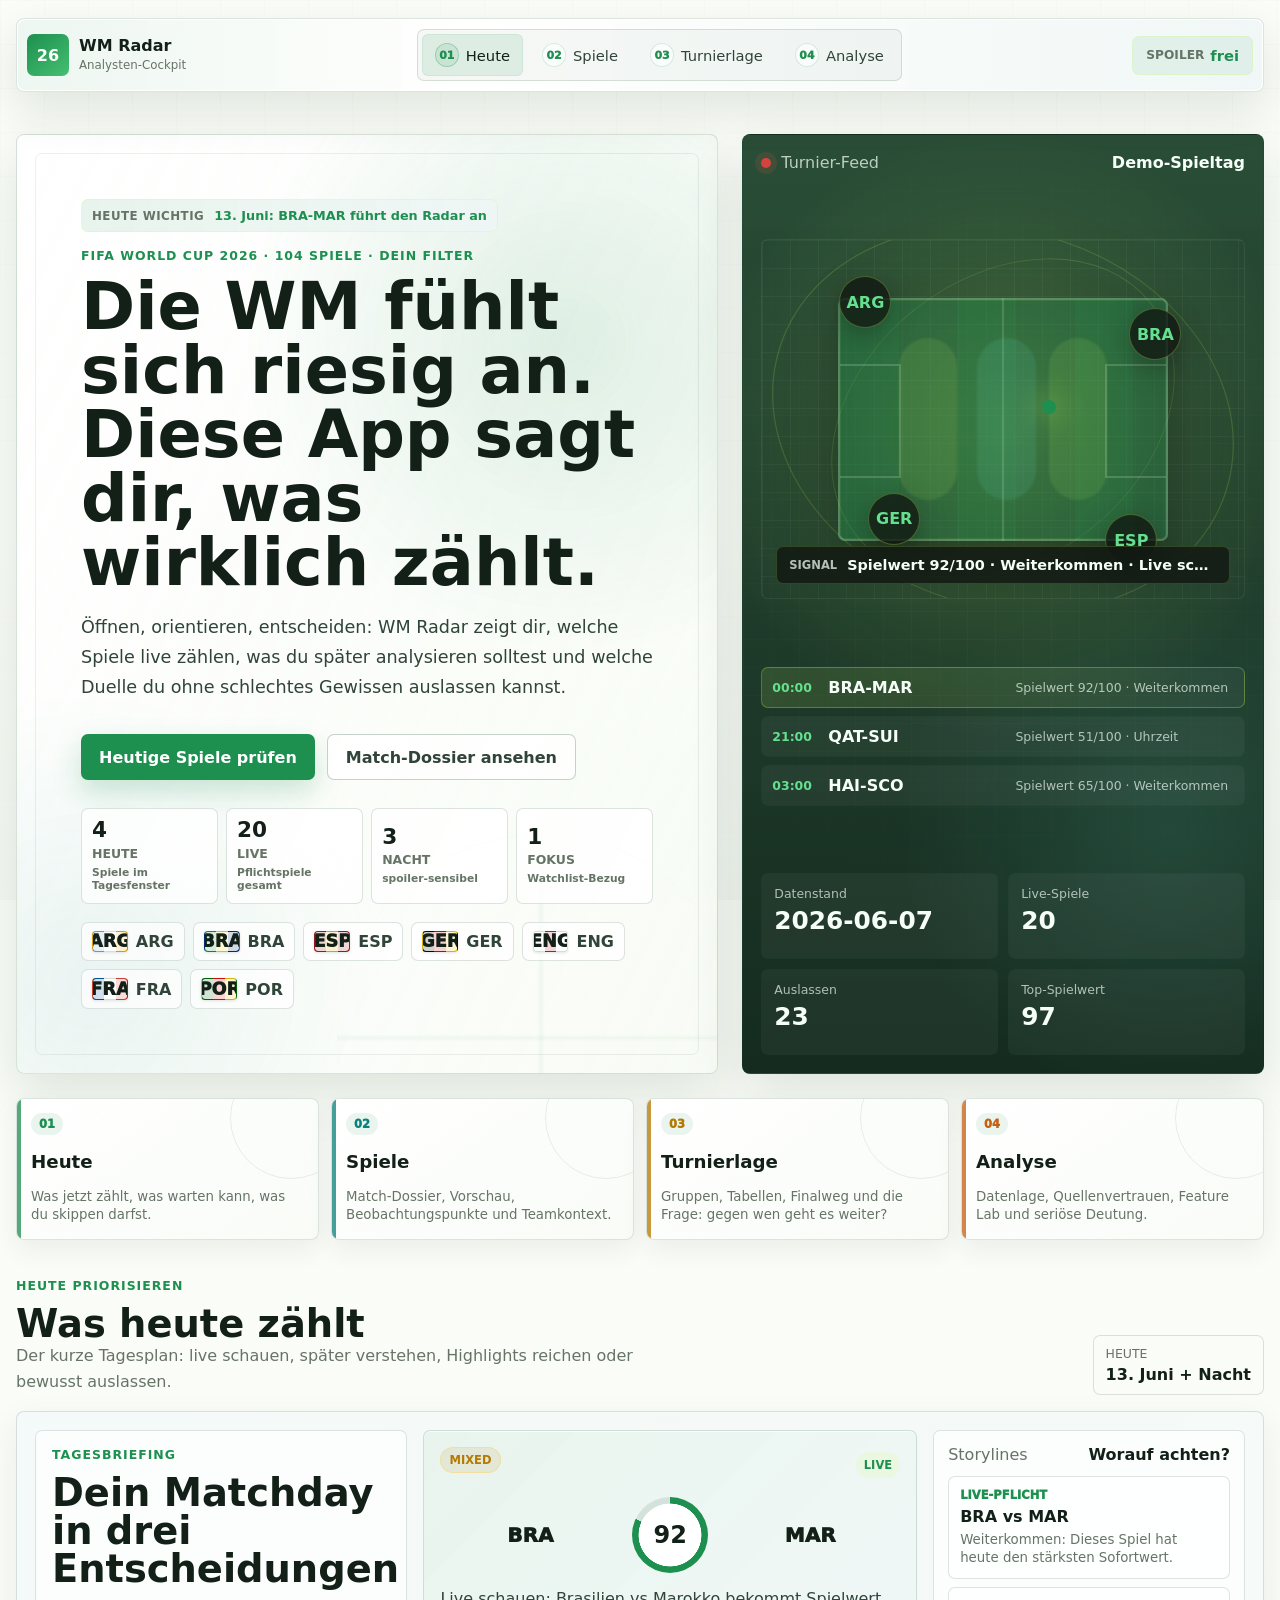
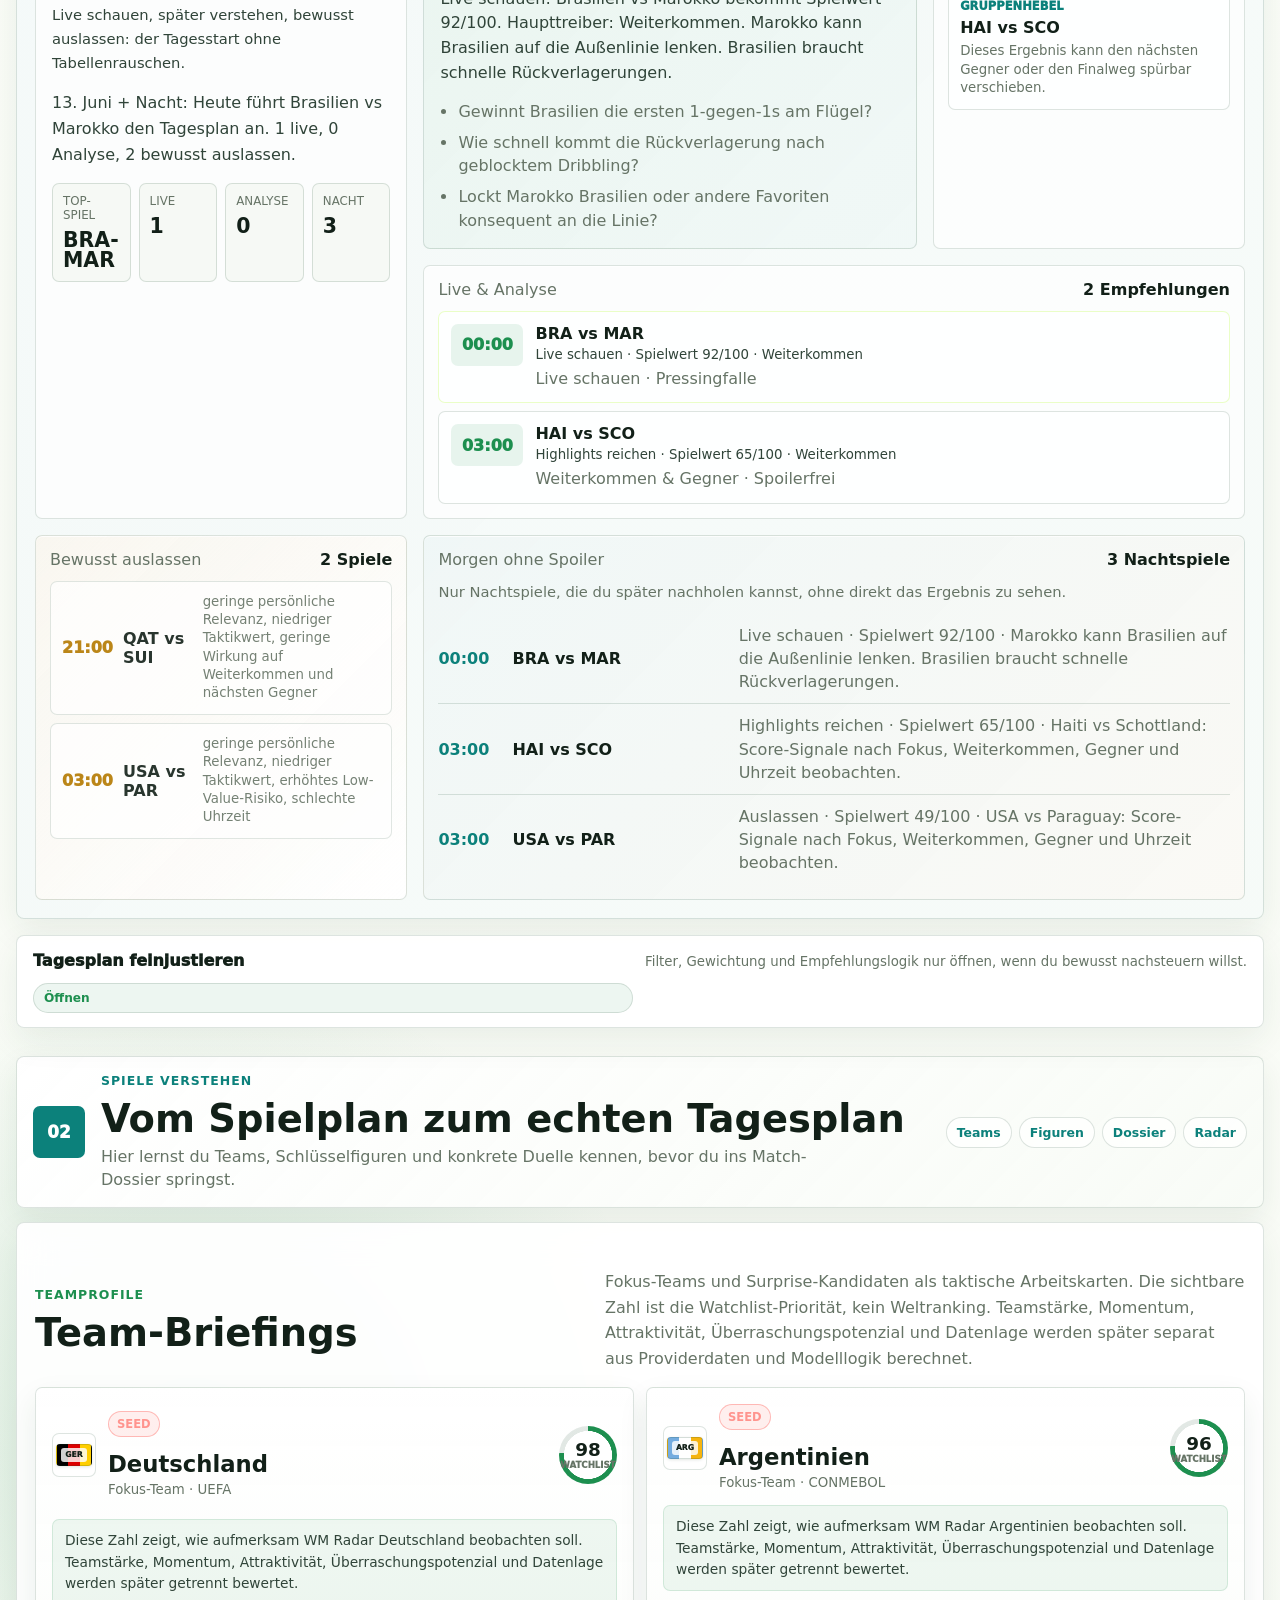
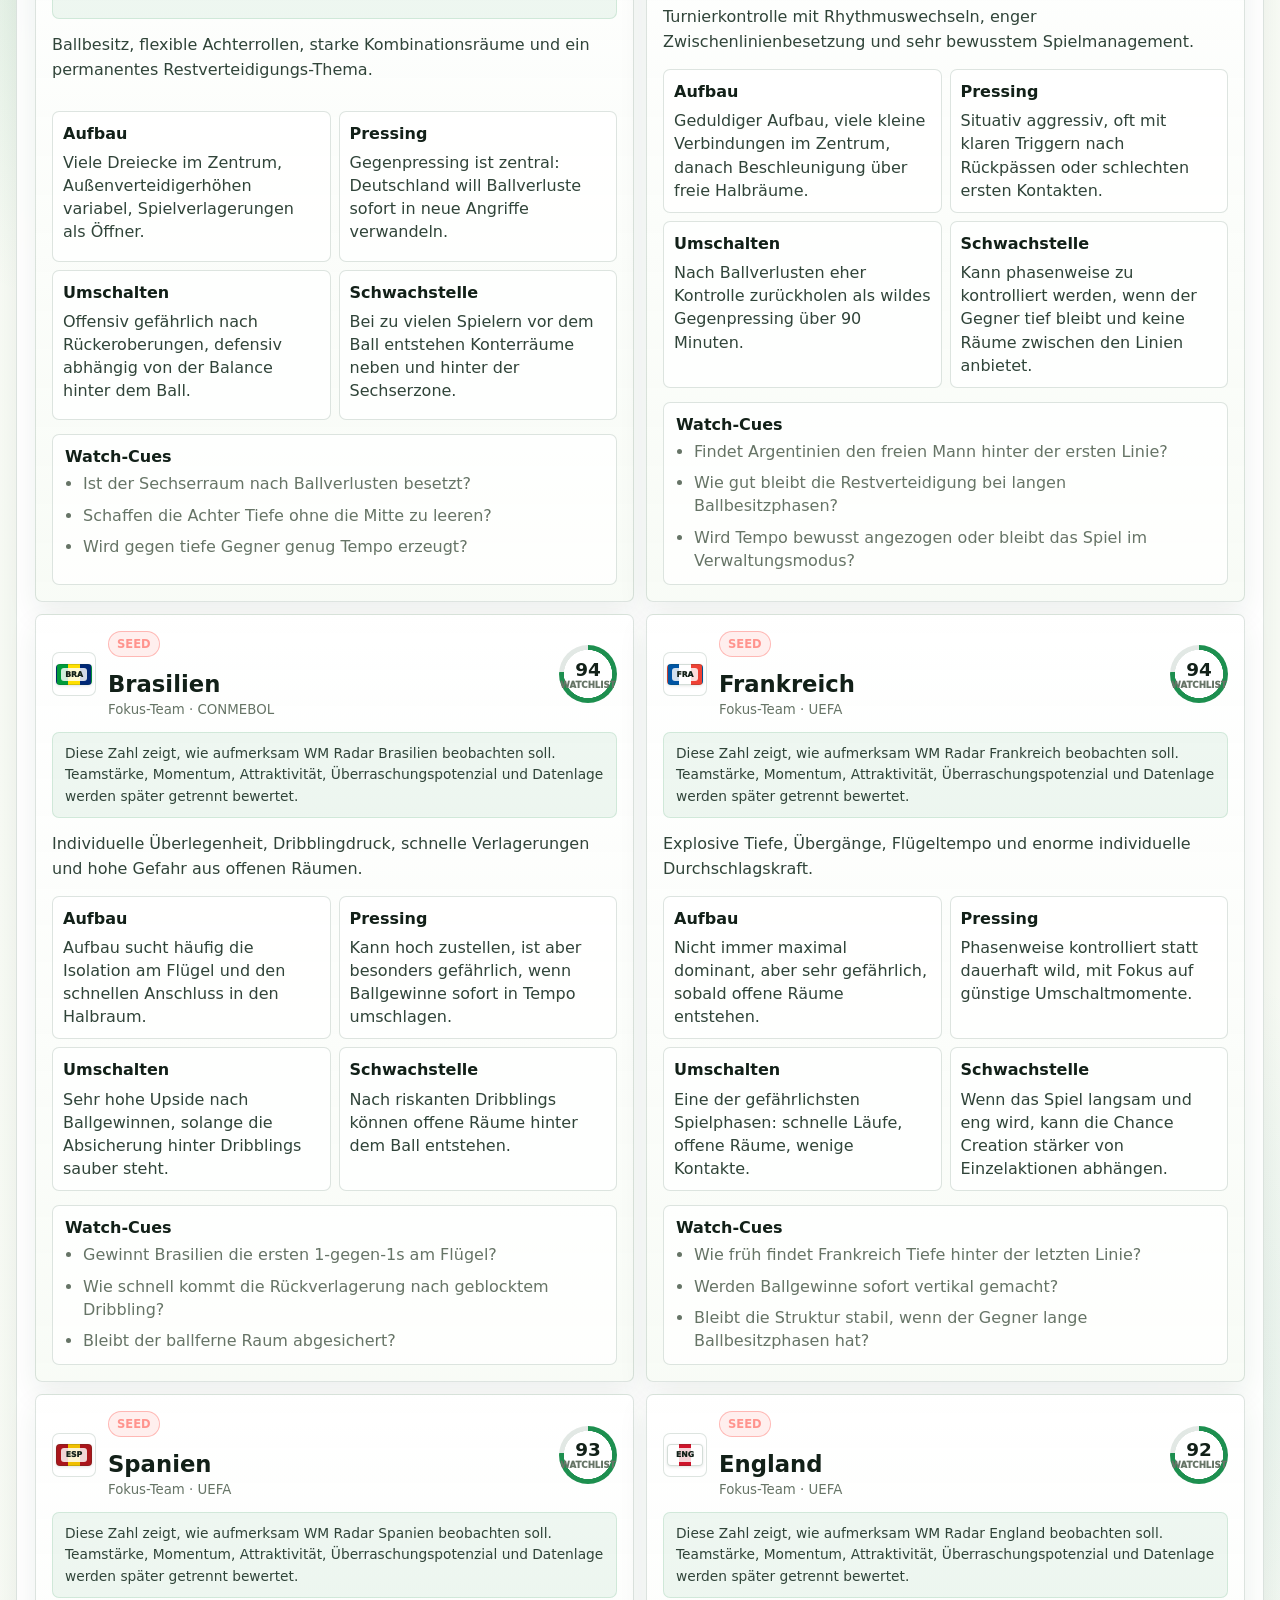
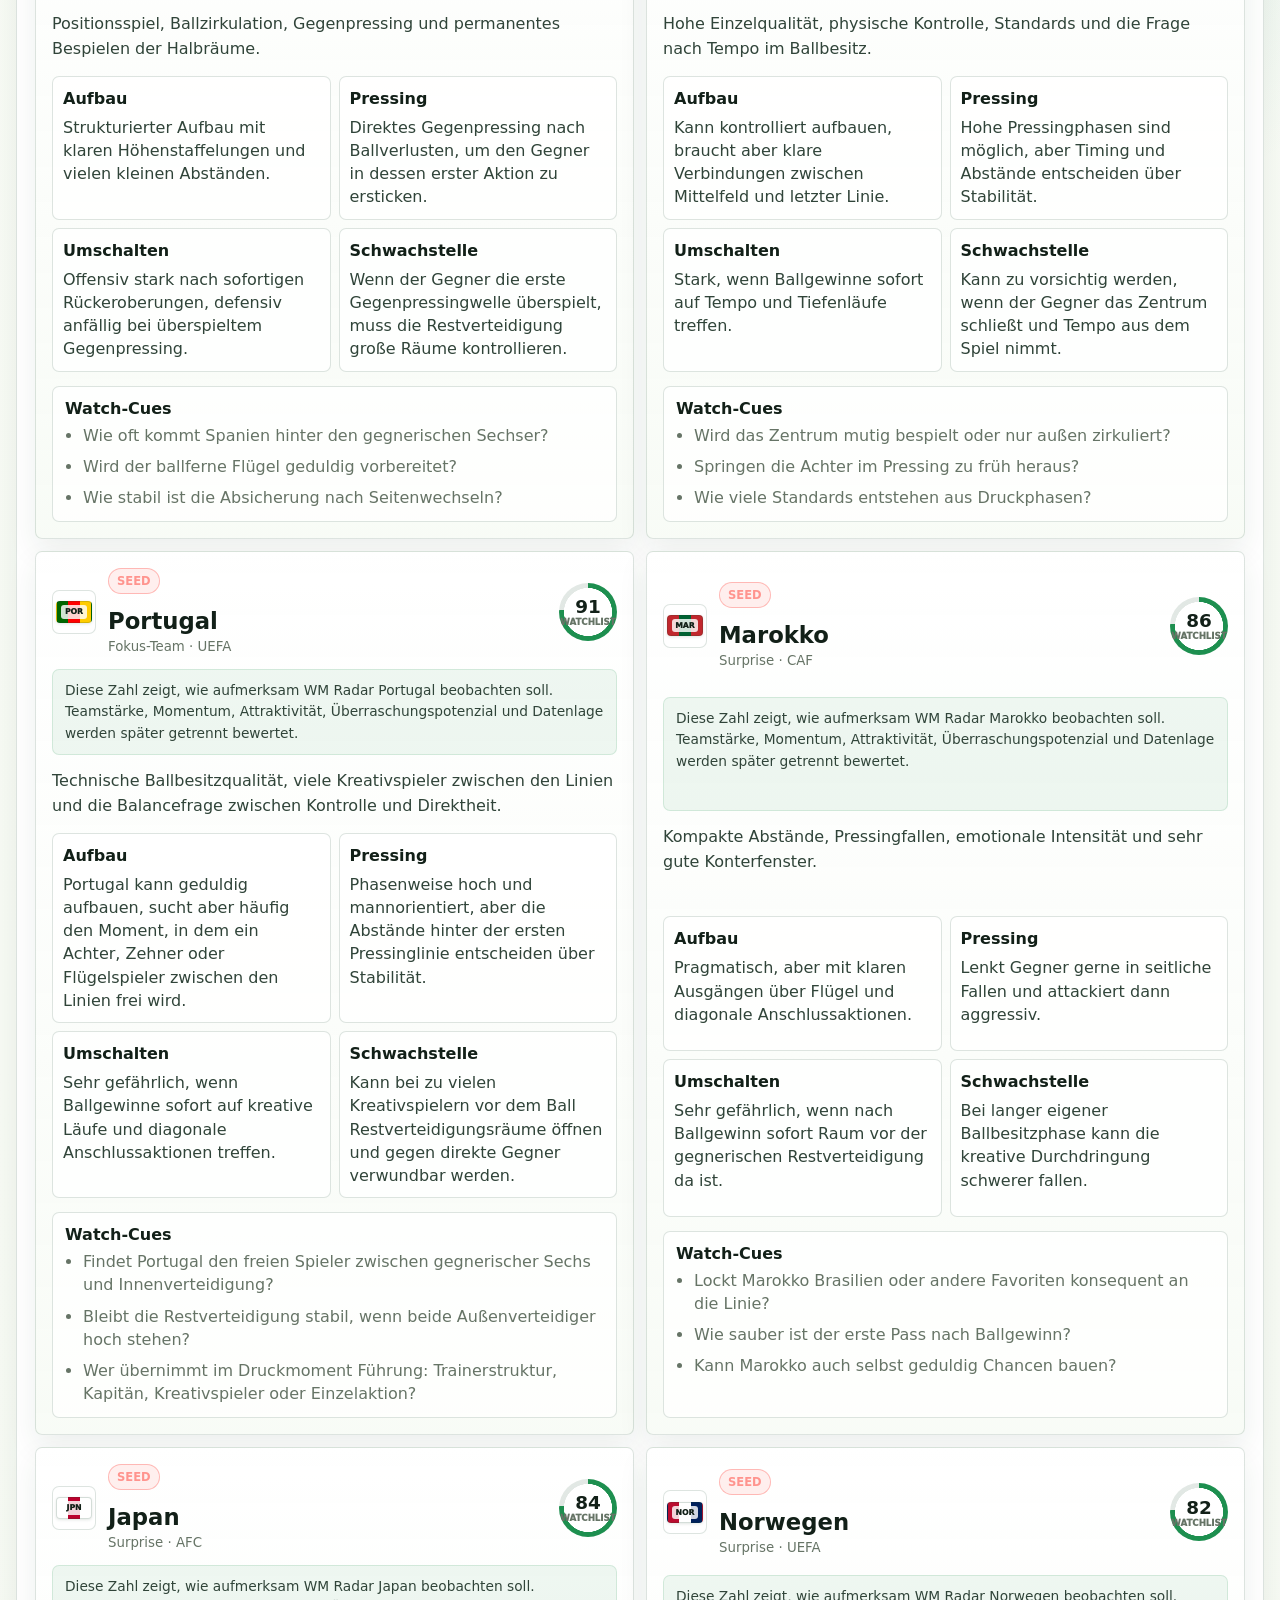
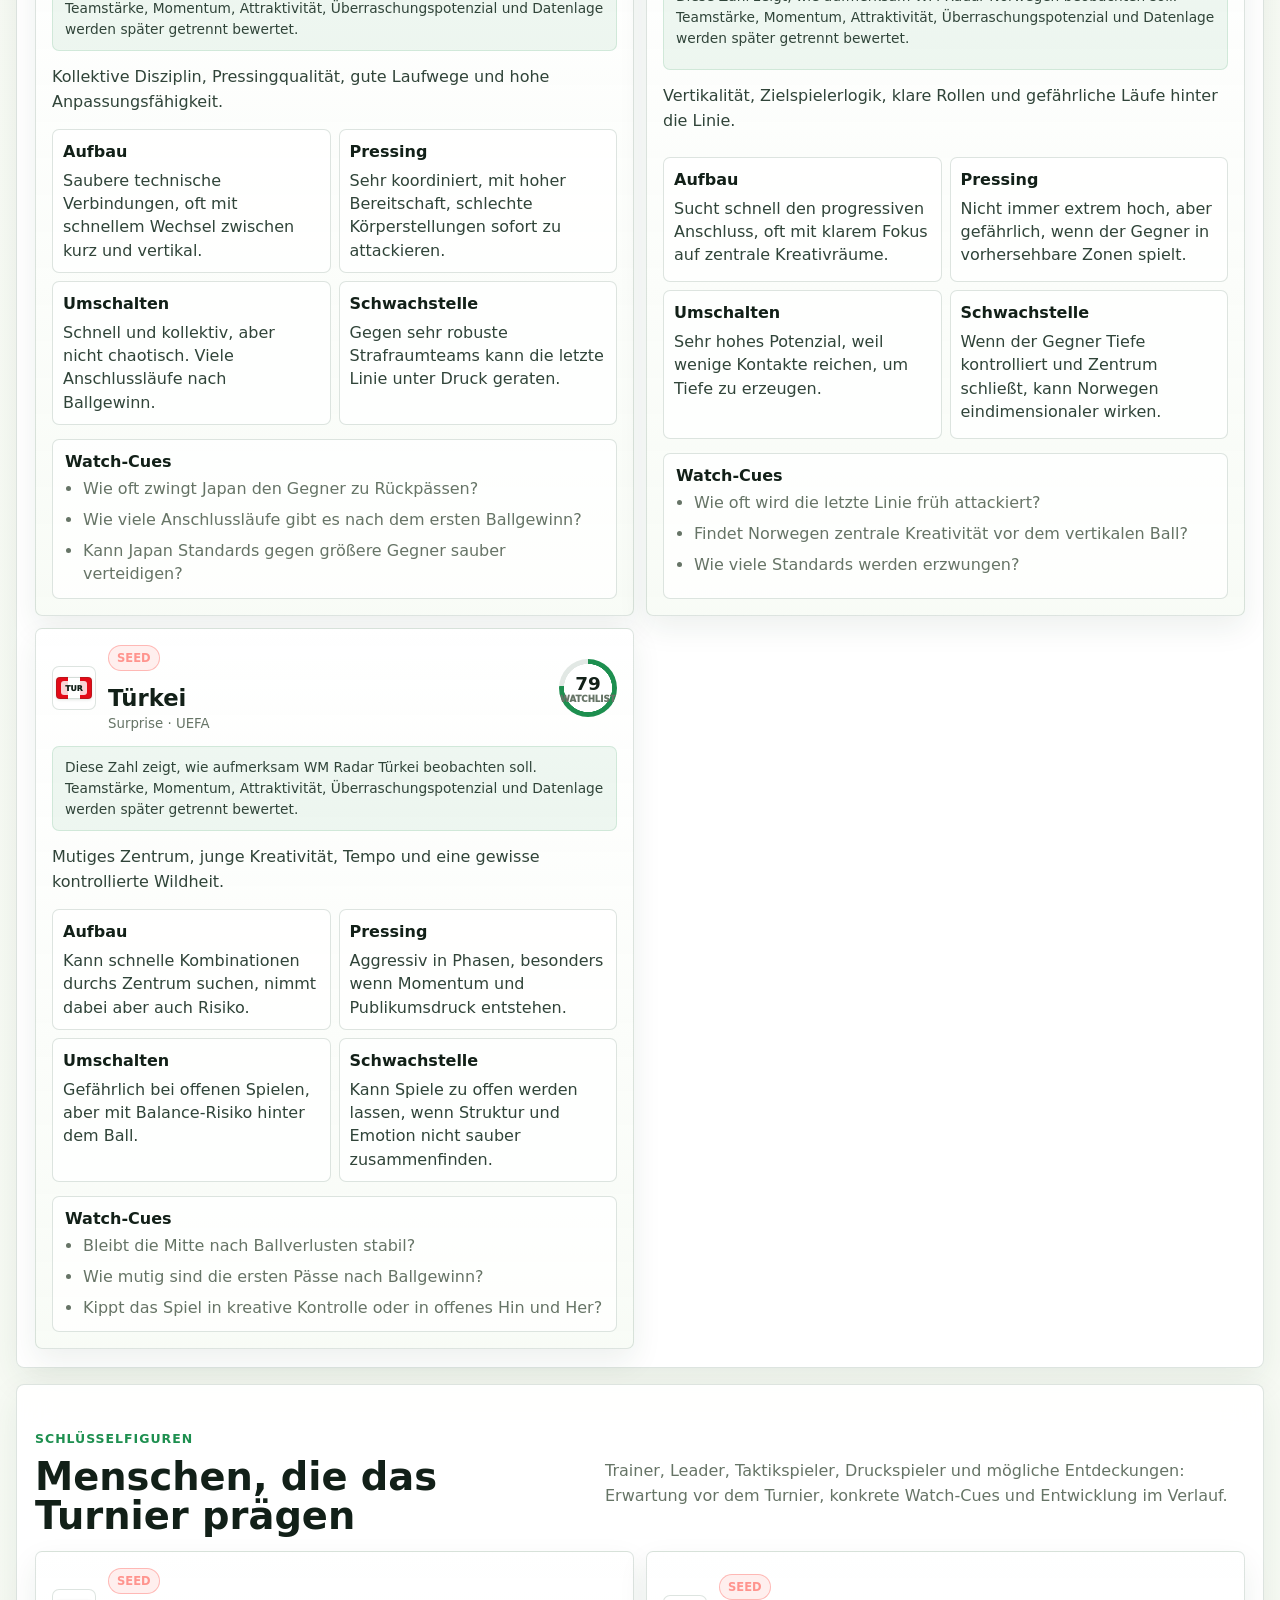
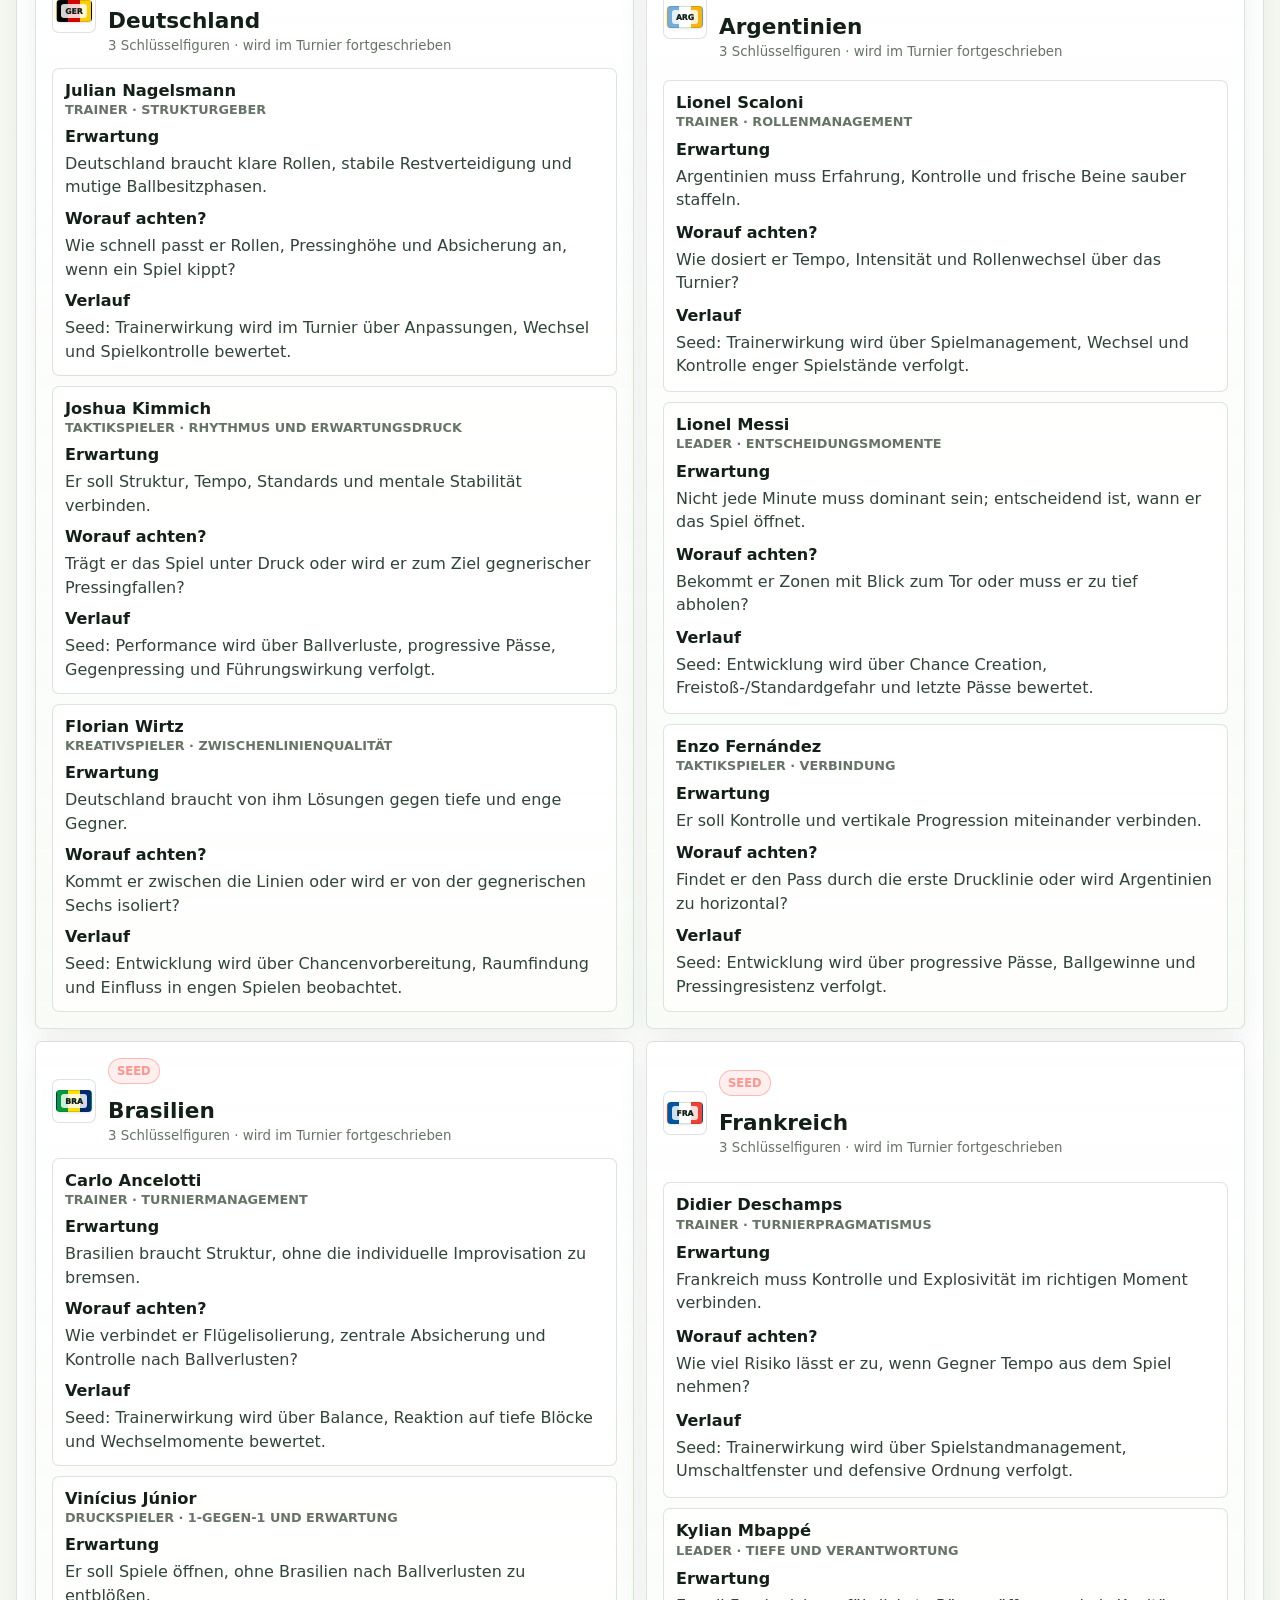
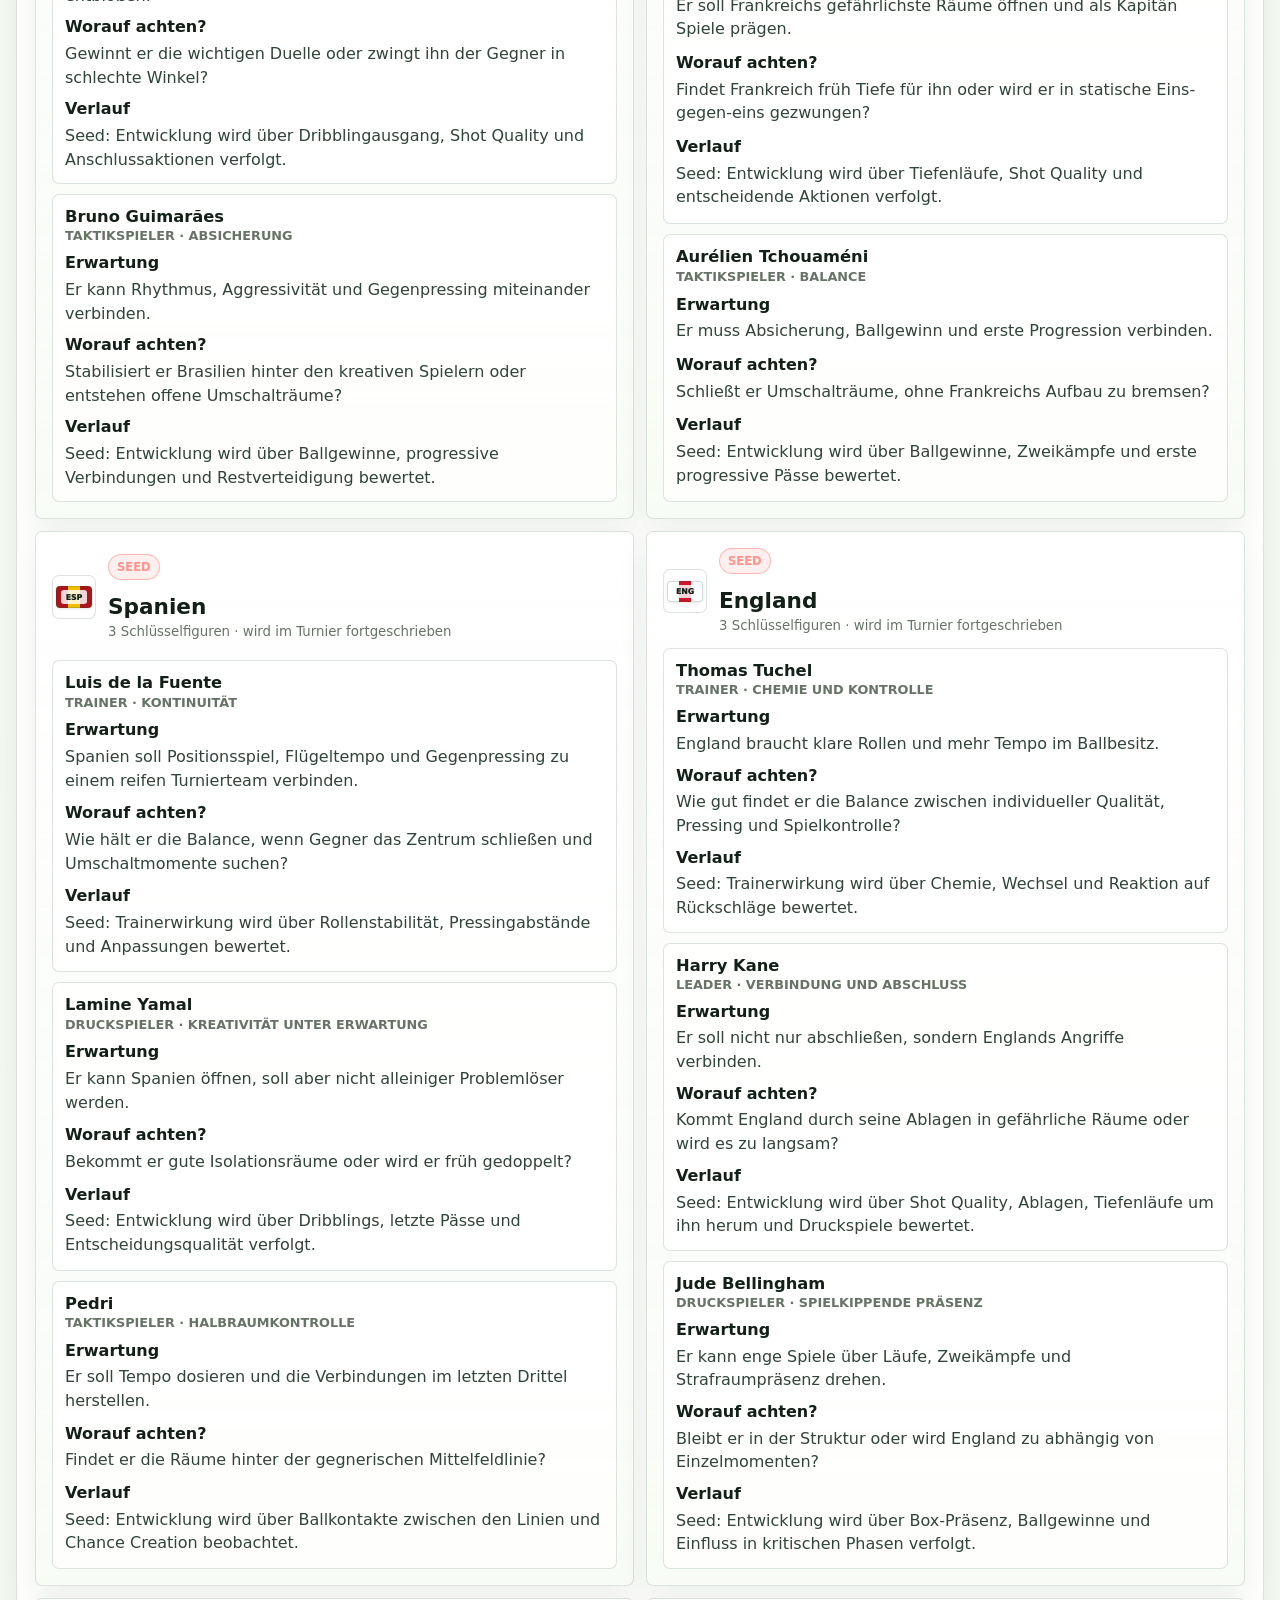
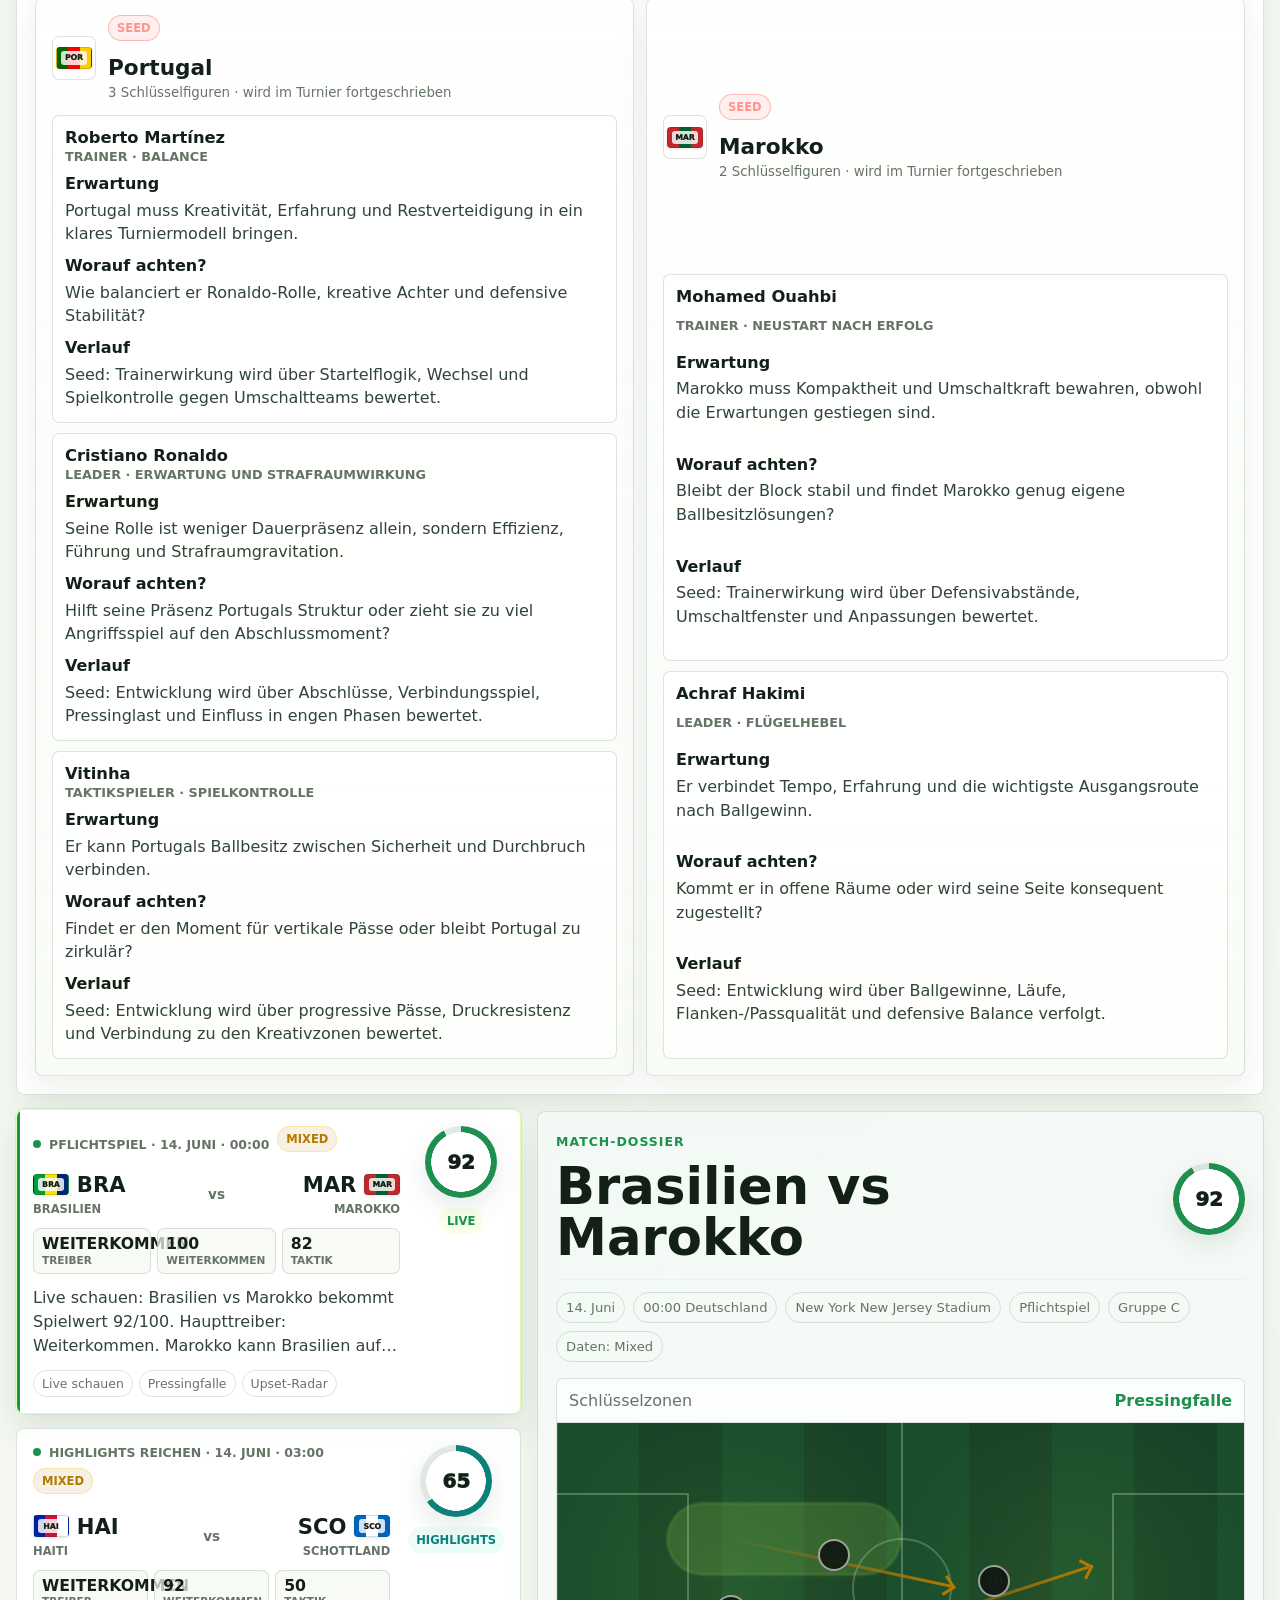
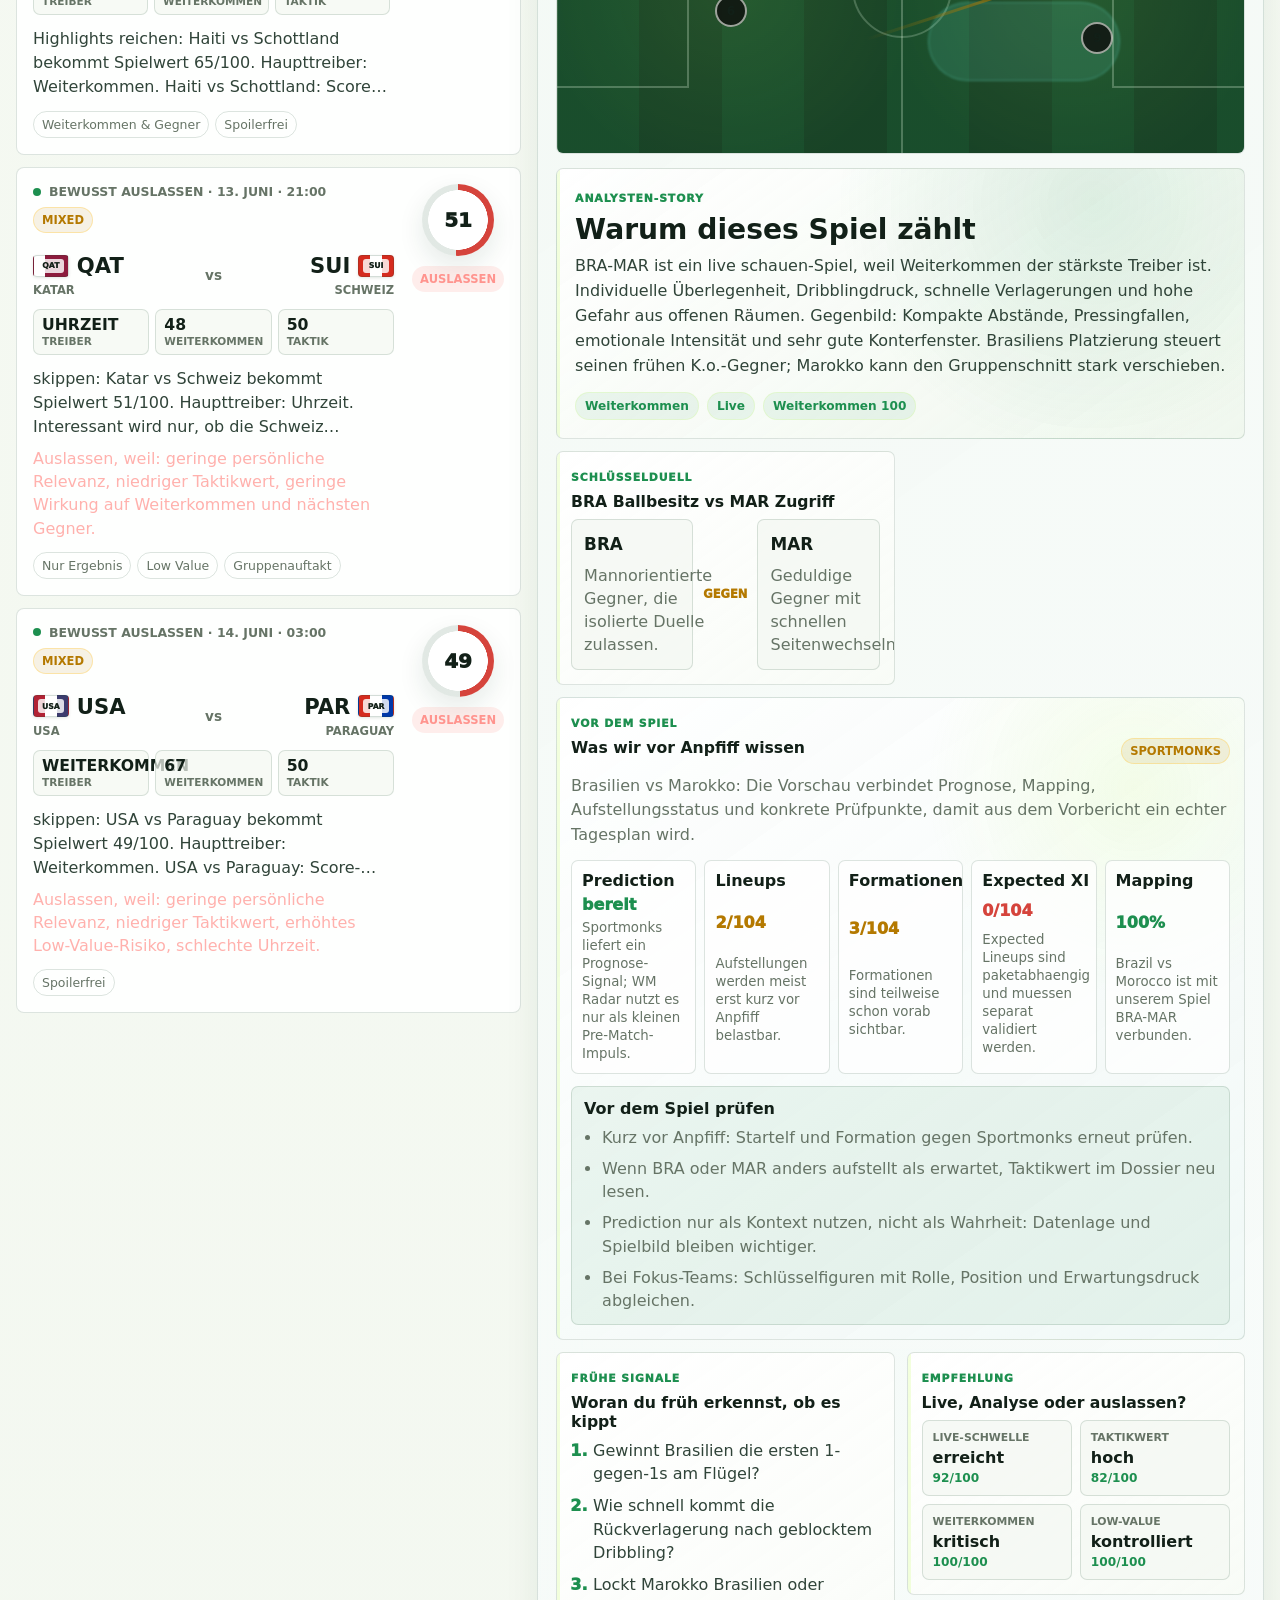
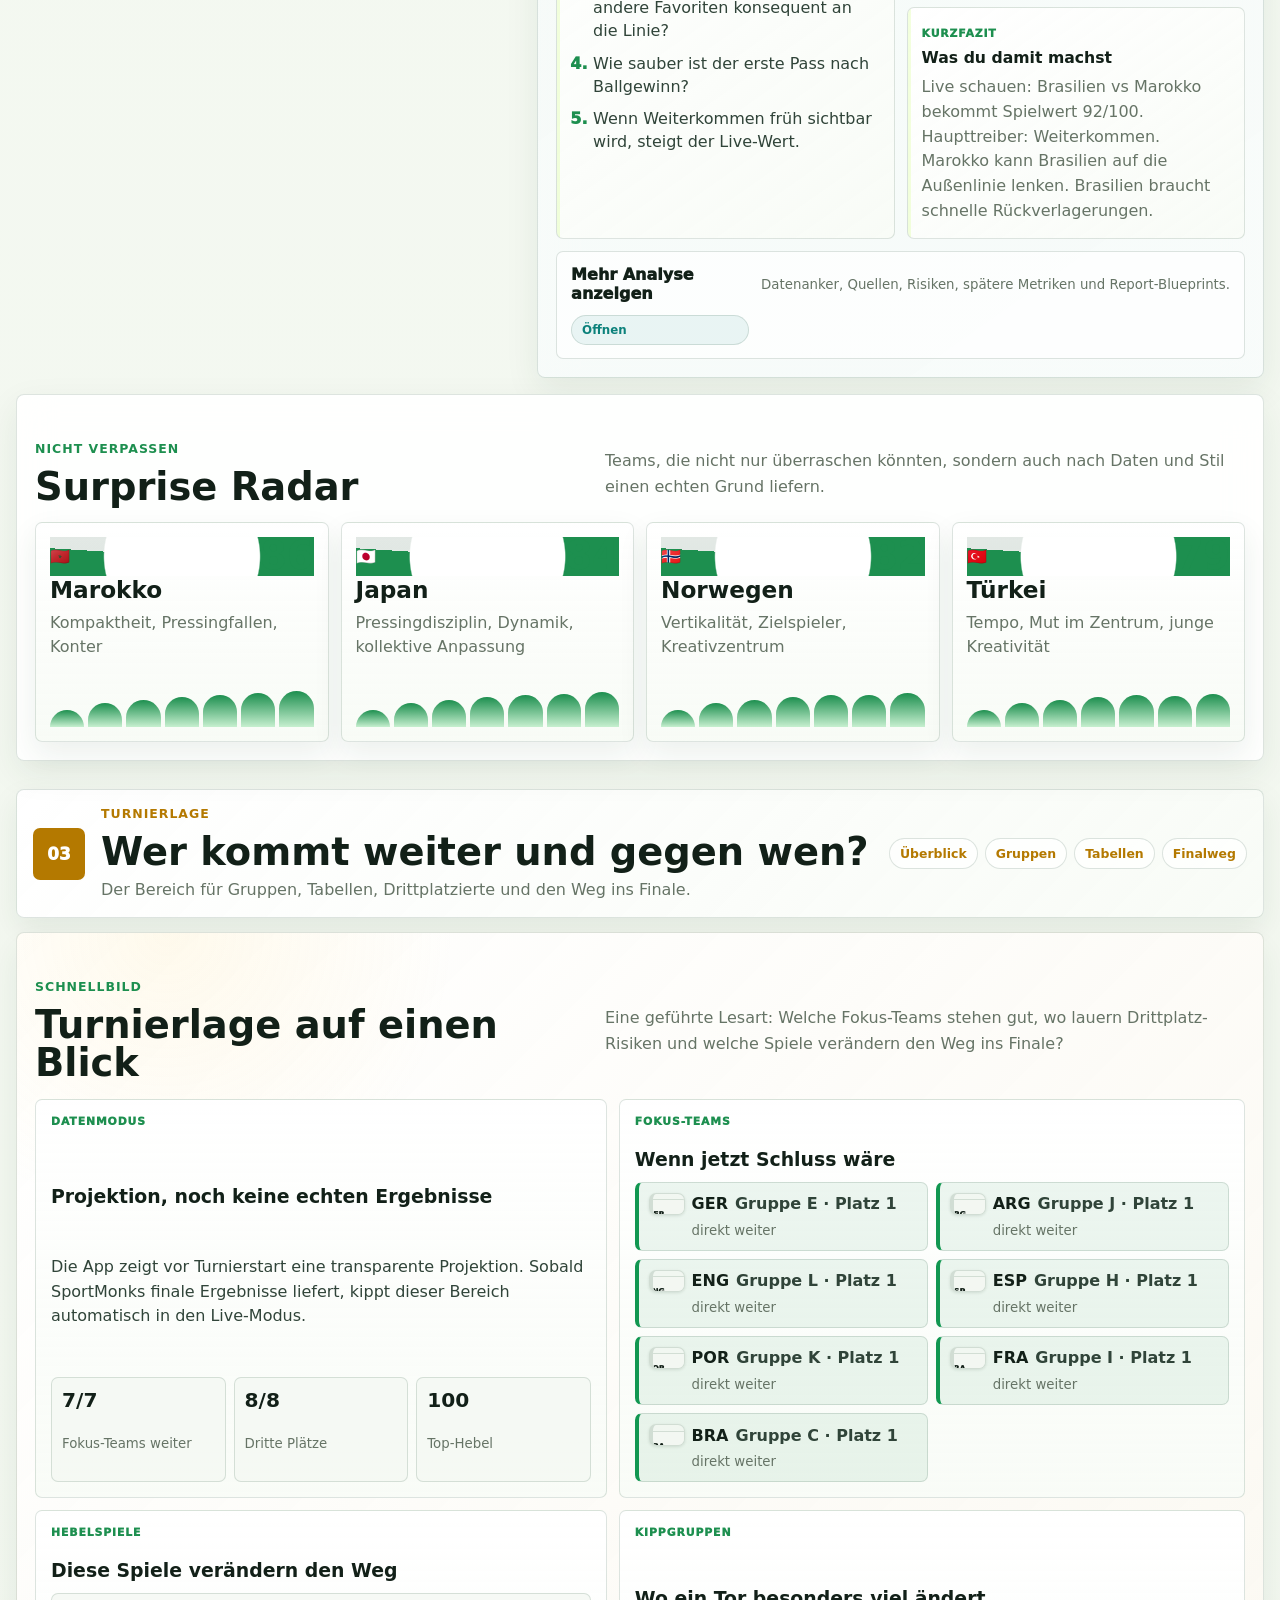
==== docs/index.html @ 3ba4d2bc "Improve mobile matchday experience" ====
<!doctype html>
<html lang="de">
  <head>
    <meta charset="utf-8" />
    <meta name="viewport" content="width=device-width, initial-scale=1" />
    <meta
      name="description"
      content="WM Radar 26 ist ein persönliches Analysten-Cockpit für die FIFA Fussball-Weltmeisterschaft 2026."
    />
    <meta name="theme-color" content="#f4f8f2" />
    <title>WM Radar 26</title>
    <link rel="manifest" href="./manifest.json" />
    <link rel="stylesheet" href="./styles.css" />
  </head>
  <body>
    <div class="app-shell">
      <header class="topbar">
        <a class="brand" href="#top" aria-label="WM Radar 26 Startseite">
          <span class="brand-mark">26</span>
          <span>
            <strong>WM Radar</strong>
            <small>Analysten-Cockpit</small>
          </span>
        </a>

        <nav class="main-nav" aria-label="Hauptnavigation">
          <a href="#matches" data-zone="01">Heute</a>
          <a href="#games" data-zone="02">Spiele</a>
          <a href="#tournament" data-zone="03">Turnierlage</a>
          <a href="#analysis" data-zone="04">Analyse</a>
        </nav>

        <button class="spoiler-toggle" id="spoilerToggle" type="button" aria-pressed="false">
          <span>Spoiler</span>
          <strong>frei</strong>
        </button>
      </header>

      <main id="top">
        <section class="hero-grid" aria-labelledby="heroTitle">
          <div class="hero-copy">
            <div class="hero-mission-strip" aria-label="Turnierlage">
              <span>Heute wichtig</span>
              <strong id="heroMission">Briefing wird kalibriert</strong>
            </div>
            <p class="eyebrow">FIFA World Cup 2026 · 104 Spiele · Dein Filter</p>
            <h1 id="heroTitle">Die WM fühlt sich riesig an. Diese App sagt dir, was wirklich zählt.</h1>
            <p class="hero-text">
              Öffnen, orientieren, entscheiden: WM Radar zeigt dir, welche Spiele live zählen, was du später
              analysieren solltest und welche Duelle du ohne schlechtes Gewissen auslassen kannst.
            </p>

            <div class="hero-actions" aria-label="Schnellzugriffe">
              <a class="primary-action" href="#matches">Heutige Spiele prüfen</a>
              <a class="secondary-action" href="#dossier">Match-Dossier ansehen</a>
            </div>

            <div class="hero-status-rail" aria-label="Live-Status" id="heroStatusRail"></div>

            <div class="focus-strip" aria-label="Fokus-Teams" id="focusTeams"></div>
          </div>

          <aside class="control-room" aria-label="WM Kontrollraum">
            <div class="control-header">
              <span class="live-dot"></span>
              <span>Turnier-Feed</span>
              <strong>Demo-Spieltag</strong>
            </div>
            <div class="match-orbit" aria-hidden="true">
              <div class="orbit-line orbit-line-a"></div>
              <div class="orbit-line orbit-line-b"></div>
              <div class="orbit-node node-a">ARG</div>
              <div class="orbit-node node-b">BRA</div>
              <div class="orbit-node node-c">GER</div>
              <div class="orbit-node node-d">ESP</div>
              <div class="mini-pitch">
                <span class="lane lane-left"></span>
                <span class="lane lane-center"></span>
                <span class="lane lane-right"></span>
                <span class="ball"></span>
              </div>
              <div class="orbit-feed">
                <span>Signal</span>
                <strong id="orbitSignal">Topspiel wird berechnet</strong>
              </div>
            </div>
            <div class="hero-signal-stack" id="heroSignalStack" aria-label="Aktuelle Signale"></div>
            <div class="control-stats" id="controlStats"></div>
          </aside>
        </section>

        <section class="orientation-map" aria-label="App-Bereiche">
          <a class="orientation-card today" href="#matches">
            <span>01</span>
            <strong>Heute</strong>
            <small>Was jetzt zählt, was warten kann, was du skippen darfst.</small>
          </a>
          <a class="orientation-card games" href="#games">
            <span>02</span>
            <strong>Spiele</strong>
            <small>Match-Dossier, Vorschau, Beobachtungspunkte und Teamkontext.</small>
          </a>
          <a class="orientation-card tournament" href="#tournament">
            <span>03</span>
            <strong>Turnierlage</strong>
            <small>Gruppen, Tabellen, Finalweg und die Frage: gegen wen geht es weiter?</small>
          </a>
          <a class="orientation-card analysis" href="#analysis">
            <span>04</span>
            <strong>Analyse</strong>
            <small>Datenlage, Quellenvertrauen, Feature Lab und seriöse Deutung.</small>
          </a>
        </section>

        <section class="section-head" id="matches" aria-labelledby="matchesTitle">
          <div>
            <p class="eyebrow">Heute priorisieren</p>
            <h2 id="matchesTitle">Was heute zählt</h2>
            <p>Der kurze Tagesplan: live schauen, später verstehen, Highlights reichen oder bewusst auslassen.</p>
          </div>
          <div class="date-chip" id="activeDateChip">
            <span>Demo</span>
            <strong>13. Juni 2026</strong>
          </div>
        </section>

        <section class="command-center" id="commandCenter" aria-labelledby="commandCenterTitle">
          <div class="command-hero">
            <p class="eyebrow">Tagesbriefing</p>
            <h2 id="commandCenterTitle">Dein Matchday in drei Entscheidungen</h2>
            <p class="section-note">Live schauen, später verstehen, bewusst auslassen: der Tagesstart ohne Tabellenrauschen.</p>
            <p id="dailyBriefingText">Briefing wird geladen.</p>
            <div class="command-metrics" id="commandMetrics"></div>
          </div>

          <div class="top-match-card" id="topMatchCard"></div>

          <div class="storyline-card">
            <div class="panel-title">
              <span>Storylines</span>
              <strong>Worauf achten?</strong>
            </div>
            <div class="storyline-list" id="matchdayStorylines"></div>
          </div>

          <div class="watch-plan-card">
            <div class="panel-title">
              <span>Live & Analyse</span>
              <strong id="watchPlanCount">0 Empfehlungen</strong>
            </div>
            <div class="watch-plan" id="watchPlan"></div>
          </div>

          <div class="skip-card">
            <div class="panel-title">
              <span>Bewusst auslassen</span>
              <strong id="skipPlanCount">0 Spiele</strong>
            </div>
            <div class="skip-list" id="skipPlan"></div>
          </div>

          <div class="morning-card">
            <div class="panel-title">
              <span>Morgen ohne Spoiler</span>
              <strong id="morningCount">0 Nachtspiele</strong>
            </div>
            <p class="section-note">Nur Nachtspiele, die du später nachholen kannst, ohne direkt das Ergebnis zu sehen.</p>
            <div id="morningQueue"></div>
          </div>
        </section>

        <details class="matchday-tools">
          <summary>
            <span>Tagesplan feinjustieren</span>
            <small>Filter, Gewichtung und Empfehlungslogik nur öffnen, wenn du bewusst nachsteuern willst.</small>
          </summary>

          <section class="dashboard-grid">
            <div class="today-panel" aria-label="Tageszusammenfassung">
              <div class="panel-title">
                <span>Heute</span>
                <strong id="summaryLine">0 Spiele</strong>
              </div>
              <div class="summary-grid" id="summaryGrid"></div>
            </div>

            <div class="filters" aria-label="Zeit- und Kontextfilter" id="filters"></div>
          </section>

          <section class="score-lab" aria-labelledby="scoreLabTitle">
            <div>
              <p class="eyebrow">Deine Gewichtung</p>
              <h2 id="scoreLabTitle">Warum diese Empfehlung?</h2>
              <p id="scoreExplainer">
                Der Spielwert priorisiert, was du live sehen solltest: sportliche Bedeutung, Taktikwert,
                Attraktivität, Fokus-Team-Bezug, Surprise-Potenzial und Uhrzeit.
              </p>
            </div>
            <div class="score-controls" id="scoreControls"></div>
            <div class="score-impact" id="scoreImpact" aria-live="polite"></div>
            <div class="category-filters" aria-label="Empfehlungsfilter" id="categoryFilters"></div>
          </section>
        </details>

        <section class="zone-divider games" id="games" aria-label="Bereich Spiele">
          <span>02</span>
          <div>
            <p class="eyebrow">Spiele verstehen</p>
            <h2>Vom Spielplan zum echten Tagesplan</h2>
            <p>Hier lernst du Teams, Schlüsselfiguren und konkrete Duelle kennen, bevor du ins Match-Dossier springst.</p>
          </div>
          <nav aria-label="Spiele Schnellzugriffe">
            <a href="#teamLab">Teams</a>
            <a href="#keyFigures">Figuren</a>
            <a href="#dossier">Dossier</a>
            <a href="#radar">Radar</a>
          </nav>
        </section>

        <section class="team-lab-section" id="teamLab" aria-labelledby="teamLabTitle">
          <div class="section-head compact">
            <div>
              <p class="eyebrow">Teamprofile</p>
              <h2 id="teamLabTitle">Team-Briefings</h2>
            </div>
            <p>
              Fokus-Teams und Surprise-Kandidaten als taktische Arbeitskarten. Die sichtbare Zahl ist die
              Watchlist-Priorität, kein Weltranking. Teamstärke, Momentum, Attraktivität, Überraschungspotenzial
              und Datenlage werden später separat aus Providerdaten und Modelllogik berechnet.
            </p>
          </div>
          <div class="team-lab-grid" id="teamLabGrid"></div>
        </section>

        <section class="key-figures-section" id="keyFigures" aria-labelledby="keyFiguresTitle">
          <div class="section-head compact">
            <div>
              <p class="eyebrow">Schlüsselfiguren</p>
              <h2 id="keyFiguresTitle">Menschen, die das Turnier prägen</h2>
            </div>
            <p>
              Trainer, Leader, Taktikspieler, Druckspieler und mögliche Entdeckungen: Erwartung vor dem Turnier,
              konkrete Watch-Cues und Entwicklung im Verlauf.
            </p>
          </div>
          <div class="key-figures-grid" id="keyFiguresGrid"></div>
        </section>

        <section class="match-layout" aria-label="Spielauswahl und Dossier">
          <div class="match-list" id="matchList"></div>

          <article class="dossier" id="dossier" aria-live="polite">
            <div class="dossier-top">
              <div>
                <p class="eyebrow">Match-Dossier</p>
                <h2 id="dossierTitle">Spiel auswählen</h2>
              </div>
              <div class="score-ring" id="dossierScore" style="--score: 0">
                <span>0</span>
              </div>
            </div>

            <div class="dossier-meta" id="dossierMeta"></div>

            <div class="pitch-card">
              <div class="pitch-toolbar">
                <span>Schlüsselzonen</span>
                <strong id="pitchMode">Taktischer Reiz</strong>
              </div>
              <div class="tactical-pitch" id="tacticalPitch" aria-label="Taktische Spielfeldvisualisierung">
                <span class="pitch-line halfway"></span>
                <span class="pitch-box box-left"></span>
                <span class="pitch-box box-right"></span>
                <span class="pressure-zone zone-a"></span>
                <span class="pressure-zone zone-b"></span>
                <span class="attack-arrow arrow-a"></span>
                <span class="attack-arrow arrow-b"></span>
                <span class="player-dot player-a">6</span>
                <span class="player-dot player-b">8</span>
                <span class="player-dot player-c">10</span>
                <span class="player-dot player-d">9</span>
              </div>
            </div>

            <div class="insight-grid" id="insightGrid"></div>
          </article>
        </section>

        <section class="radar-section" id="radar" aria-labelledby="radarTitle">
          <div class="section-head compact">
            <div>
              <p class="eyebrow">Nicht verpassen</p>
              <h2 id="radarTitle">Surprise Radar</h2>
            </div>
            <p>
              Teams, die nicht nur überraschen könnten, sondern auch nach Daten und Stil einen echten Grund liefern.
            </p>
          </div>
          <div class="radar-grid" id="surpriseRadar"></div>
        </section>

        <section class="zone-divider tournament" id="tournament" aria-label="Bereich Turnierlage">
          <span>03</span>
          <div>
            <p class="eyebrow">Turnierlage</p>
            <h2>Wer kommt weiter und gegen wen?</h2>
            <p>Der Bereich für Gruppen, Tabellen, Drittplatzierte und den Weg ins Finale.</p>
          </div>
          <nav aria-label="Turnierlage Schnellzugriffe">
            <a href="#tournamentSnapshot">Überblick</a>
            <a href="#groupPaths">Gruppen</a>
            <a href="#standings">Tabellen</a>
            <a href="#bracket">Finalweg</a>
          </nav>
        </section>

        <section class="tournament-snapshot-section" id="tournamentSnapshot" aria-labelledby="tournamentSnapshotTitle">
          <div class="section-head compact">
            <div>
              <p class="eyebrow">Schnellbild</p>
              <h2 id="tournamentSnapshotTitle">Turnierlage auf einen Blick</h2>
            </div>
            <p>
              Eine geführte Lesart: Welche Fokus-Teams stehen gut, wo lauern Drittplatz-Risiken und welche
              Spiele verändern den Weg ins Finale?
            </p>
          </div>
          <div class="tournament-snapshot-grid" id="tournamentSnapshotGrid"></div>
        </section>

        <section class="group-path-section" id="groupPaths" aria-labelledby="groupPathTitle">
          <div class="section-head compact">
            <div>
              <p class="eyebrow">Gruppenlage</p>
              <h2 id="groupPathTitle">Gruppen & Szenarien</h2>
            </div>
            <p>
              Gruppen A-L mit Fokusmarkierung, Watch-Empfehlung und der Kernfrage: Wer kommt aktuell weiter,
              und gegen wen ginge es danach?
            </p>
          </div>
          <div class="group-path-grid" id="groupPathGrid"></div>
        </section>

        <section class="standings-section" id="standings" aria-labelledby="standingsTitle">
          <div class="section-head compact">
            <div>
              <p class="eyebrow">Ergebnisse & Tabellen</p>
              <h2 id="standingsTitle">Tabellen & Szenarien</h2>
            </div>
            <p>
              Bis echte Resultate vorliegen, rechnet die App eine transparente Projektion. Sobald Ergebnisse in
              die Datenquelle kommen, kippt die Tabelle automatisch vom Modell- in den Live-Modus.
            </p>
          </div>
          <div class="standings-summary" id="standingsSummary"></div>
          <div class="standings-grid" id="standingsGrid"></div>
        </section>

        <section class="bracket-section" id="bracket" aria-labelledby="bracketTitle">
          <div class="section-head compact">
            <div>
              <p class="eyebrow">K.o.-Runden</p>
              <h2 id="bracketTitle">Der Weg ins Finale</h2>
            </div>
            <p>
              Hier siehst du, welche Wege ins Finale möglich sind, wo schwere Gegner lauern und welche
              Gruppenplatzierung plötzlich extrem wichtig wird.
            </p>
          </div>
          <div class="bracket-summary" id="bracketSummary"></div>
          <div class="bracket-grid" id="bracketGrid"></div>
        </section>

        <section class="zone-divider analysis" id="analysis" aria-label="Bereich Analyse">
          <span>04</span>
          <div>
            <p class="eyebrow">Analyse</p>
            <h2>Aus Daten wird eine Spielgeschichte</h2>
            <p>Hier trennt WM Radar Rohdaten, Expertenstimmen, Quellenvertrauen und echte Erkenntnis.</p>
          </div>
          <nav aria-label="Analyse Schnellzugriffe">
            <a href="#featureLab">Features</a>
            <a href="#analystDesk">Quellenfilter</a>
            <a href="#data">Datenlage</a>
            <a href="#sources">Quellen</a>
          </nav>
        </section>

        <section class="data-section" id="data" aria-labelledby="dataTitle">
          <div class="section-head compact">
            <div>
              <p class="eyebrow">Datenlage</p>
              <h2 id="dataTitle">Datenlage & Transparenz</h2>
            </div>
            <p id="dataSnapshot">Stand wird geladen.</p>
          </div>
          <div class="data-grid" id="dataStatusGrid"></div>
          <div class="provider-test-grid" id="providerTestGrid"></div>
          <details class="transparency-drawer">
            <summary>
              <span>Import- und Validierungsdetails</span>
              <small>Für Kontrolle, Fehlersuche und Quellenvertrauen. Im Turnierbetrieb bleibt das eingeklappt.</small>
            </summary>
            <div class="schedule-validator result-validator" id="resultValidator"></div>
            <div class="schedule-validator" id="scheduleValidator"></div>
          </details>
        </section>

        <section class="feature-lab-section" id="featureLab" aria-labelledby="featureLabTitle">
          <div class="section-head compact">
            <div>
              <p class="eyebrow">Differenzierende Features</p>
              <h2 id="featureLabTitle">Was WM Radar besonders macht</h2>
            </div>
            <p>
              Vier Produktmodule verbinden Sportmonks-Daten mit echtem Nutzwert: Live-Szenarien, Momentum,
              Stürmer-Effizienz und Spielvorschau.
            </p>
          </div>
          <div class="feature-lab-grid" id="featureLabGrid"></div>
        </section>

        <section class="analyst-desk-section" id="analystDesk" aria-labelledby="analystDeskTitle">
          <div class="section-head compact">
            <div>
              <p class="eyebrow">Seriöser Quellenfilter</p>
              <h2 id="analystDeskTitle">Quellenfilter</h2>
            </div>
            <p>
              Hier entscheidet die App, welchen Daten, Stimmen und KI-Modellen sie vertraut. Kein TV-Lärm,
              keine Stammtischlogik: Nur Quellen mit Beleg, Szene, Datenanker oder echter Fachperspektive.
            </p>
          </div>

          <div class="analyst-pillar-grid" id="analystPillars"></div>

          <div class="source-workflow-section">
            <div class="panel-title">
              <span>Automatisierung</span>
              <strong>Was läuft von selbst?</strong>
            </div>
            <div class="source-workflow-grid" id="sourceAutomation"></div>
          </div>

          <div class="source-workflow-section">
            <div class="panel-title">
              <span>Zugang zu Quellen</span>
              <strong>SportMonks, Abo oder frei?</strong>
            </div>
            <div class="source-access-grid" id="sourceAccess"></div>
          </div>

          <div class="source-workflow-section">
            <div class="panel-title">
              <span>Analyse-Synthese</span>
              <strong>Wie entsteht eine Spielgeschichte?</strong>
            </div>
            <div class="synthesis-model-grid" id="synthesisModel"></div>
          </div>

          <div class="analyst-desk-board">
            <div>
              <div class="panel-title">
                <span>Taktik- und Meinungsebene</span>
                <strong>Trust sortiert</strong>
              </div>
              <div class="voice-stack" id="analystVoices"></div>
            </div>
            <div>
              <div class="panel-title">
                <span>Quellenregeln</span>
                <strong>Noise Filter</strong>
              </div>
              <div class="rule-stack" id="sourceRules"></div>
              <div class="ai-model-card" id="aiModelCard"></div>
            </div>
          </div>
        </section>

        <section class="sources-section" id="sources" aria-labelledby="sourcesTitle">
          <div>
            <p class="eyebrow">Qualitätsfilter</p>
            <h2 id="sourcesTitle">Analysten- und Datenquellen</h2>
            <p>
              Meinungen werden nicht gleich behandelt. Die App trennt Datenanbieter, Taktikautoren, Ex-Profis mit
              Substanz und reinen TV-Lärm.
            </p>
          </div>
          <div class="source-stack" id="sourceStack"></div>
        </section>
      </main>
    </div>

    <script src="./data.js" defer></script>
    <script src="./app.js" defer></script>
  </body>
</html>
---- docs/styles.css ----
:root {
  color-scheme: light;
  --bg: #f4f8f2;
  --bg-2: #e8f0e5;
  --panel: rgba(255, 255, 255, 0.92);
  --panel-strong: rgba(255, 255, 255, 0.98);
  --line: rgba(19, 69, 41, 0.14);
  --line-strong: rgba(19, 69, 41, 0.24);
  --text: #122018;
  --muted: #667466;
  --soft: #304439;
  --green: #119751;
  --grass: #197a43;
  --lime: #1d8f4f;
  --gold: #b47900;
  --red: #d5443c;
  --cyan: #0c817b;
  --orange: #c46113;
  --shadow: 0 20px 52px rgba(23, 60, 36, 0.13);
  --radius: 8px;
  --max: 1440px;
}

* {
  box-sizing: border-box;
}

html {
  scroll-behavior: smooth;
}

body {
  margin: 0;
  min-height: 100vh;
  background:
    radial-gradient(circle at 15% 8%, rgba(29, 143, 79, 0.16), transparent 30rem),
    radial-gradient(circle at 82% 12%, rgba(12, 129, 123, 0.1), transparent 28rem),
    linear-gradient(180deg, #fbfdf8 0%, #f2f7ef 46%, #e8f0e5 100%);
  color: var(--text);
  font-family:
    Inter, ui-sans-serif, system-ui, -apple-system, BlinkMacSystemFont, "Segoe UI", sans-serif;
}

body::after {
  content: "";
  position: fixed;
  inset: auto 0 0;
  height: 40vh;
  pointer-events: none;
  background: linear-gradient(to top, rgba(244, 248, 242, 0.92), transparent);
  z-index: -1;
}

body::before {
  content: "";
  position: fixed;
  inset: 0;
  pointer-events: none;
  background-image:
    linear-gradient(rgba(19, 69, 41, 0.045) 1px, transparent 1px),
    linear-gradient(90deg, rgba(19, 69, 41, 0.045) 1px, transparent 1px);
  background-size: 44px 44px;
  mask-image: linear-gradient(to bottom, rgba(0, 0, 0, 0.38), transparent 78%);
}

a {
  color: inherit;
  text-decoration: none;
}

section,
article[id] {
  scroll-margin-top: 104px;
}

button {
  font: inherit;
}

.app-shell {
  width: min(var(--max), calc(100% - 32px));
  margin: 0 auto;
  padding: 18px 0 56px;
}

.topbar {
  position: sticky;
  top: 12px;
  z-index: 20;
  display: flex;
  align-items: center;
  justify-content: space-between;
  gap: 16px;
  padding: 10px;
  background: rgba(255, 255, 255, 0.82);
  border: 1px solid var(--line);
  border-radius: var(--radius);
  backdrop-filter: blur(20px);
  box-shadow: 0 18px 46px rgba(23, 60, 36, 0.12);
}

.topbar::before {
  content: "";
  position: absolute;
  inset: 1px;
  pointer-events: none;
  border-radius: calc(var(--radius) - 1px);
  background: linear-gradient(90deg, rgba(29, 143, 79, 0.1), transparent 36%, rgba(12, 129, 123, 0.08));
  opacity: 0.75;
}

.brand {
  display: inline-flex;
  align-items: center;
  gap: 10px;
  min-width: max-content;
  position: relative;
  z-index: 1;
}

.brand-mark {
  display: grid;
  width: 42px;
  height: 42px;
  place-items: center;
  border-radius: 7px;
  background:
    linear-gradient(140deg, #1d8f4f, #45bf70),
    #1d8f4f;
  color: #ffffff;
  font-weight: 900;
  letter-spacing: 0;
}

.brand strong,
.brand small {
  display: block;
}

.brand strong {
  line-height: 1;
}

.brand small {
  margin-top: 4px;
  color: var(--muted);
  font-size: 0.74rem;
}

.main-nav {
  display: flex;
  align-items: center;
  gap: 6px;
  min-width: 0;
  padding: 4px;
  border: 1px solid var(--line);
  border-radius: 7px;
  background: rgba(19, 69, 41, 0.035);
  position: relative;
  z-index: 1;
}

.main-nav a {
  display: inline-flex;
  align-items: center;
  gap: 7px;
  padding: 9px 13px;
  border-radius: 6px;
  color: var(--soft);
  font-size: 0.92rem;
  transition:
    color 160ms ease,
    background 160ms ease,
    transform 160ms ease;
}

.main-nav a::before {
  content: attr(data-zone);
  display: inline-grid;
  width: 22px;
  height: 22px;
  place-items: center;
  border: 1px solid rgba(29, 143, 79, 0.16);
  border-radius: 999px;
  background: rgba(255, 255, 255, 0.66);
  color: var(--lime);
  font-size: 0.68rem;
  font-weight: 950;
}

.main-nav a:hover {
  background: rgba(29, 143, 79, 0.09);
  color: var(--text);
  transform: translateY(-1px);
}

.main-nav a:hover::before,
.main-nav a.is-active::before {
  border-color: rgba(29, 143, 79, 0.28);
  background: rgba(29, 143, 79, 0.1);
}

.main-nav a.is-active {
  background: rgba(29, 143, 79, 0.11);
  color: var(--text);
  box-shadow: inset 0 0 0 1px rgba(29, 143, 79, 0.08);
}

.spoiler-toggle {
  min-width: max-content;
  display: inline-grid;
  grid-template-columns: auto auto;
  gap: 6px;
  align-items: center;
  padding: 10px 13px;
  border: 1px solid rgba(196, 255, 95, 0.24);
  border-radius: 7px;
  background: rgba(29, 143, 79, 0.08);
  color: var(--lime);
  cursor: pointer;
  position: relative;
  z-index: 1;
}

.spoiler-toggle span {
  color: var(--muted);
  font-size: 0.76rem;
  font-weight: 900;
  text-transform: uppercase;
}

.spoiler-toggle strong {
  color: inherit;
  font-size: 0.92rem;
}

.spoiler-toggle[aria-pressed="true"] {
  border-color: rgba(255, 214, 107, 0.55);
  background: rgba(180, 121, 0, 0.1);
  color: var(--gold);
}

.hero-grid {
  display: grid;
  grid-template-columns: minmax(0, 1.05fr) minmax(360px, 0.78fr);
  gap: 24px;
  align-items: stretch;
  padding: 42px 0 24px;
}

.hero-copy {
  min-height: 540px;
  display: flex;
  flex-direction: column;
  justify-content: center;
  padding: clamp(28px, 5vw, 64px);
  border: 1px solid var(--line);
  border-radius: var(--radius);
  background:
    radial-gradient(circle at 78% 22%, rgba(29, 143, 79, 0.13), transparent 20rem),
    radial-gradient(circle at 10% 90%, rgba(12, 129, 123, 0.08), transparent 18rem),
    linear-gradient(115deg, rgba(255, 255, 255, 0.98), rgba(247, 251, 245, 0.86)),
    repeating-linear-gradient(90deg, rgba(29, 143, 79, 0.035) 0 1px, transparent 1px 68px);
  box-shadow: var(--shadow);
  overflow: hidden;
  position: relative;
}

.hero-copy > * {
  position: relative;
  z-index: 1;
}

.hero-copy::after {
  content: "";
  position: absolute;
  right: -4%;
  bottom: -18%;
  width: 58%;
  aspect-ratio: 1;
  border: 1px solid rgba(196, 255, 95, 0.18);
  border-radius: 50%;
  background:
    linear-gradient(90deg, transparent 49%, rgba(29, 143, 79, 0.14) 50%, transparent 51%),
    linear-gradient(transparent 49%, rgba(29, 143, 79, 0.14) 50%, transparent 51%);
  opacity: 0.34;
}

.hero-copy::before {
  content: "";
  position: absolute;
  inset: 18px;
  pointer-events: none;
  border: 1px solid rgba(19, 69, 41, 0.08);
  border-radius: 7px;
}

.hero-mission-strip {
  width: max-content;
  max-width: 100%;
  display: inline-flex;
  align-items: center;
  gap: 10px;
  margin-bottom: 16px;
  padding: 8px 10px;
  border: 1px solid rgba(196, 255, 95, 0.24);
  border-radius: 7px;
  background:
    linear-gradient(90deg, rgba(29, 143, 79, 0.1), rgba(12, 129, 123, 0.055)),
    rgba(255, 255, 255, 0.8);
  color: var(--muted);
  font-size: 0.74rem;
  font-weight: 900;
  letter-spacing: 0.04em;
  text-transform: uppercase;
}

.hero-mission-strip strong {
  color: var(--lime);
  font-size: 0.8rem;
  letter-spacing: 0;
  text-transform: none;
}

.eyebrow {
  margin: 0 0 12px;
  color: var(--lime);
  font-size: 0.78rem;
  font-weight: 800;
  letter-spacing: 0.08em;
  text-transform: uppercase;
}

h1,
h2,
h3,
p {
  margin-top: 0;
}

h1 {
  max-width: 780px;
  margin-bottom: 18px;
  font-size: clamp(3rem, 5.1vw, 4.8rem);
  line-height: 0.98;
  letter-spacing: 0;
}

h2 {
  margin-bottom: 0;
  font-size: clamp(1.7rem, 3vw, 3.1rem);
  line-height: 1;
  letter-spacing: 0;
}

h3 {
  letter-spacing: 0;
}

.hero-text {
  max-width: 760px;
  color: var(--soft);
  font-size: 1.1rem;
  line-height: 1.7;
  position: relative;
  z-index: 1;
}

.hero-actions {
  display: flex;
  flex-wrap: wrap;
  gap: 12px;
  margin: 14px 0 28px;
  position: relative;
  z-index: 1;
}

.hero-status-rail {
  display: grid;
  grid-template-columns: repeat(4, minmax(0, 1fr));
  gap: 8px;
  margin: 0 0 18px;
  position: relative;
  z-index: 1;
}

.hero-status-rail span {
  min-height: 70px;
  display: grid;
  align-content: center;
  gap: 5px;
  padding: 10px;
  border: 1px solid var(--line);
  border-radius: 7px;
  background: rgba(255, 255, 255, 0.78);
  color: var(--muted);
  font-size: 0.78rem;
  font-weight: 800;
  text-transform: uppercase;
  position: relative;
  overflow: hidden;
}

.hero-status-rail span::before {
  content: "";
  position: absolute;
  inset: 0;
  background: linear-gradient(135deg, rgba(29, 143, 79, 0.1), transparent 54%);
  opacity: 0;
  transition: opacity 180ms ease;
}

.hero-status-rail span:hover::before {
  opacity: 1;
}

.hero-status-rail strong {
  color: var(--text);
  font-size: 1.35rem;
  line-height: 1;
}

.hero-status-rail small {
  color: var(--muted);
  font-size: 0.67rem;
  font-weight: 700;
  line-height: 1.25;
  text-transform: none;
}

.primary-action,
.secondary-action {
  display: inline-flex;
  align-items: center;
  min-height: 46px;
  padding: 0 18px;
  border-radius: 7px;
  font-weight: 800;
}

.primary-action {
  background: var(--lime);
  color: #ffffff;
  box-shadow: 0 12px 28px rgba(29, 143, 79, 0.22);
}

.secondary-action {
  border: 1px solid var(--line-strong);
  background: rgba(255, 255, 255, 0.74);
  color: var(--soft);
}

.focus-strip {
  display: flex;
  flex-wrap: wrap;
  gap: 8px;
  position: relative;
  z-index: 1;
}

.team-chip {
  display: inline-flex;
  align-items: center;
  gap: 8px;
  padding: 8px 10px;
  border: 1px solid var(--line);
  border-radius: 7px;
  background: rgba(255, 255, 255, 0.74);
  color: var(--soft);
  font-weight: 700;
}

.team-chip span {
  font-size: 1.1rem;
}

.control-room {
  min-height: 560px;
  display: flex;
  flex-direction: column;
  justify-content: space-between;
  gap: 18px;
  padding: 18px;
  border: 1px solid var(--line);
  border-radius: var(--radius);
  background:
    radial-gradient(circle at 50% 32%, rgba(196, 255, 95, 0.18), transparent 19rem),
    radial-gradient(circle at 82% 74%, rgba(105, 227, 208, 0.12), transparent 17rem),
    linear-gradient(180deg, rgba(28, 66, 42, 0.94), rgba(11, 34, 22, 0.96));
  box-shadow: var(--shadow);
  position: relative;
  overflow: hidden;
  color: #f6fff7;
}

.control-room::before {
  content: "";
  position: absolute;
  inset: 0;
  pointer-events: none;
  background:
    linear-gradient(rgba(255, 255, 255, 0.035) 1px, transparent 1px),
    linear-gradient(90deg, rgba(255, 255, 255, 0.035) 1px, transparent 1px);
  background-size: 28px 28px;
  mask-image: radial-gradient(circle at 50% 42%, rgba(0, 0, 0, 0.86), transparent 76%);
}

.control-header {
  display: flex;
  align-items: center;
  gap: 10px;
  color: rgba(246, 255, 247, 0.72);
  position: relative;
  z-index: 1;
}

.control-header strong {
  margin-left: auto;
  color: #f6fff7;
}

.live-dot {
  width: 10px;
  height: 10px;
  border-radius: 50%;
  background: var(--red);
  box-shadow: 0 0 0 6px rgba(255, 95, 87, 0.12);
  animation: pulse 1.7s ease-in-out infinite;
}

.match-orbit {
  min-height: 360px;
  position: relative;
  display: grid;
  place-items: center;
  overflow: hidden;
  border-radius: 7px;
  background:
    radial-gradient(circle at center, rgba(196, 255, 95, 0.08), transparent 58%),
    linear-gradient(90deg, rgba(255, 255, 255, 0.04) 1px, transparent 1px),
    linear-gradient(rgba(255, 255, 255, 0.04) 1px, transparent 1px);
  background-size: auto, 28px 28px, 28px 28px;
  border: 1px solid rgba(218, 240, 216, 0.08);
}

.orbit-line {
  position: absolute;
  width: 78%;
  aspect-ratio: 1;
  border: 1px solid rgba(196, 255, 95, 0.16);
  border-radius: 50%;
}

.orbit-line-a {
  transform: rotate(18deg) scaleX(1.25);
}

.orbit-line-b {
  transform: rotate(-38deg) scaleY(0.75);
}

.orbit-node {
  position: absolute;
  display: grid;
  width: 52px;
  height: 52px;
  place-items: center;
  border: 1px solid rgba(196, 255, 95, 0.28);
  border-radius: 50%;
  background: rgba(16, 20, 17, 0.76);
  color: #64e08f;
  font-weight: 900;
  box-shadow: 0 8px 28px rgba(0, 0, 0, 0.28);
  z-index: 2;
}

.node-a {
  top: 10%;
  left: 16%;
}

.node-b {
  top: 19%;
  right: 13%;
}

.node-c {
  bottom: 15%;
  left: 22%;
}

.node-d {
  right: 18%;
  bottom: 9%;
}

.mini-pitch {
  position: relative;
  width: min(78%, 330px);
  aspect-ratio: 1.36;
  border: 2px solid rgba(218, 240, 216, 0.26);
  border-radius: 7px;
  background:
    linear-gradient(90deg, transparent 49.5%, rgba(218, 240, 216, 0.24) 50%, transparent 50.5%),
    repeating-linear-gradient(90deg, rgba(31, 140, 77, 0.25) 0 18%, rgba(31, 140, 77, 0.14) 18% 36%),
    rgba(31, 140, 77, 0.18);
  box-shadow:
    inset 0 0 0 1px rgba(196, 255, 95, 0.08),
    0 18px 52px rgba(0, 0, 0, 0.3);
}

.mini-pitch::before,
.mini-pitch::after {
  content: "";
  position: absolute;
  top: 27%;
  width: 18%;
  height: 46%;
  border: 2px solid rgba(218, 240, 216, 0.2);
}

.mini-pitch::before {
  left: 0;
  border-left: 0;
}

.mini-pitch::after {
  right: 0;
  border-right: 0;
}

.lane {
  position: absolute;
  top: 16%;
  bottom: 16%;
  width: 18%;
  border-radius: 999px;
  background: rgba(196, 255, 95, 0.1);
  filter: blur(1px);
}

.lane-left {
  left: 18%;
}

.lane-center {
  left: 42%;
  background: rgba(105, 227, 208, 0.11);
}

.lane-right {
  right: 18%;
}

.ball {
  position: absolute;
  left: 62%;
  top: 42%;
  width: 14px;
  height: 14px;
  border-radius: 50%;
  background: var(--lime);
  box-shadow: 0 0 30px rgba(196, 255, 95, 0.8);
  animation: ballMove 4s ease-in-out infinite;
}

.orbit-feed {
  position: absolute;
  left: 14px;
  right: 14px;
  bottom: 14px;
  display: flex;
  align-items: center;
  gap: 10px;
  padding: 10px 12px;
  border: 1px solid rgba(196, 255, 95, 0.18);
  border-radius: 7px;
  background: rgba(16, 20, 17, 0.76);
  backdrop-filter: blur(16px);
  z-index: 3;
}

.orbit-feed span {
  color: rgba(246, 255, 247, 0.72);
  font-size: 0.72rem;
  font-weight: 900;
  text-transform: uppercase;
}

.orbit-feed strong {
  min-width: 0;
  color: #f6fff7;
  font-size: 0.9rem;
  white-space: nowrap;
  overflow: hidden;
  text-overflow: ellipsis;
}

.hero-signal-stack {
  display: grid;
  gap: 8px;
  position: relative;
  z-index: 1;
}

.hero-signal {
  display: grid;
  grid-template-columns: 48px minmax(0, 0.82fr) minmax(0, 1fr);
  align-items: center;
  gap: 8px;
  width: 100%;
  padding: 10px;
  border: 1px solid var(--line);
  border-radius: 7px;
  background: rgba(255, 255, 255, 0.045);
  color: #f6fff7;
  cursor: pointer;
  text-align: left;
  transition:
    border-color 160ms ease,
    background 160ms ease,
    transform 160ms ease;
}

.hero-signal:hover {
  border-color: rgba(196, 255, 95, 0.32);
  background: rgba(255, 255, 255, 0.07);
  transform: translateY(-1px);
}

.hero-signal.live {
  border-color: rgba(196, 255, 95, 0.28);
  background: linear-gradient(90deg, rgba(196, 255, 95, 0.12), rgba(255, 255, 255, 0.045));
}

.hero-signal.analysis {
  border-color: rgba(255, 214, 107, 0.22);
}

.hero-signal span {
  color: #64e08f;
  font-size: 0.78rem;
  font-weight: 900;
}

.hero-signal strong {
  min-width: 0;
  overflow: hidden;
  color: #f6fff7;
  text-overflow: ellipsis;
  white-space: nowrap;
}

.hero-signal em {
  min-width: 0;
  color: rgba(246, 255, 247, 0.68);
  font-size: 0.78rem;
  font-style: normal;
  overflow: hidden;
  text-overflow: ellipsis;
  white-space: nowrap;
}

.control-stats {
  display: grid;
  grid-template-columns: repeat(2, 1fr);
  gap: 10px;
  position: relative;
  z-index: 1;
}

.control-stat {
  min-height: 86px;
  padding: 12px;
  border: 1px solid var(--line);
  border-radius: 7px;
  background: rgba(255, 255, 255, 0.045);
}

.control-stat span {
  display: block;
  color: rgba(246, 255, 247, 0.68);
  font-size: 0.78rem;
}

.control-stat strong {
  display: block;
  margin-top: 8px;
  font-size: 1.55rem;
  line-height: 1;
  color: #f6fff7;
}

.orientation-map {
  display: grid;
  grid-template-columns: repeat(4, minmax(0, 1fr));
  gap: 12px;
  margin: 0 0 10px;
}

.orientation-card {
  min-height: 142px;
  display: grid;
  align-content: space-between;
  gap: 12px;
  padding: 14px;
  border: 1px solid var(--line);
  border-radius: var(--radius);
  background:
    linear-gradient(145deg, rgba(255, 255, 255, 0.96), rgba(247, 251, 245, 0.82)),
    var(--panel);
  box-shadow: 0 10px 26px rgba(23, 60, 36, 0.07);
  position: relative;
  overflow: hidden;
  transition:
    transform 160ms ease,
    border-color 160ms ease,
    box-shadow 160ms ease;
}

.orientation-card::before {
  content: "";
  position: absolute;
  inset: 0 auto 0 0;
  width: 4px;
  background: var(--lime);
  opacity: 0.76;
}

.orientation-card::after {
  content: "";
  position: absolute;
  right: -34px;
  top: -42px;
  width: 120px;
  height: 120px;
  border: 1px solid currentColor;
  border-radius: 50%;
  opacity: 0.08;
}

.orientation-card:hover {
  border-color: var(--line-strong);
  box-shadow: 0 16px 34px rgba(23, 60, 36, 0.1);
  transform: translateY(-2px);
}

.orientation-card span {
  width: max-content;
  padding: 4px 8px;
  border-radius: 999px;
  background: rgba(29, 143, 79, 0.09);
  color: var(--lime);
  font-size: 0.72rem;
  font-weight: 950;
}

.orientation-card strong {
  display: block;
  color: var(--text);
  font-size: 1.14rem;
}

.orientation-card small {
  color: var(--muted);
  line-height: 1.4;
}

.orientation-card.games::before,
.zone-divider.games > span {
  background: var(--cyan);
}

.orientation-card.games span,
.zone-divider.games .eyebrow,
.zone-divider.games nav a {
  color: var(--cyan);
}

.orientation-card.tournament::before,
.zone-divider.tournament > span {
  background: var(--gold);
}

.orientation-card.tournament span,
.zone-divider.tournament .eyebrow,
.zone-divider.tournament nav a {
  color: var(--gold);
}

.orientation-card.analysis::before,
.zone-divider.analysis > span {
  background: var(--orange);
}

.orientation-card.analysis span,
.zone-divider.analysis .eyebrow,
.zone-divider.analysis nav a {
  color: var(--orange);
}

.section-head {
  display: flex;
  justify-content: space-between;
  align-items: end;
  gap: 24px;
  padding: 28px 0 16px;
}

.section-head.compact {
  align-items: center;
}

.section-head p:not(.eyebrow) {
  max-width: 640px;
  margin: 0;
  color: var(--muted);
  line-height: 1.6;
}

.section-note {
  margin: 6px 0 12px;
  color: var(--muted);
  font-size: 0.92rem;
  line-height: 1.45;
}

.zone-divider {
  display: grid;
  grid-template-columns: auto minmax(0, 1fr) auto;
  gap: 16px;
  align-items: center;
  margin: 28px 0 14px;
  padding: 16px;
  border: 1px solid var(--line);
  border-radius: var(--radius);
  background:
    linear-gradient(135deg, rgba(255, 255, 255, 0.96), rgba(247, 251, 245, 0.84)),
    var(--panel);
  box-shadow: 0 12px 30px rgba(23, 60, 36, 0.08);
}

.zone-divider > span {
  display: grid;
  width: 52px;
  height: 52px;
  place-items: center;
  border-radius: 7px;
  background: var(--lime);
  color: #ffffff;
  font-size: 1.05rem;
  font-weight: 950;
}

.zone-divider h2 {
  margin: 0;
}

.zone-divider p:not(.eyebrow) {
  max-width: 760px;
  margin: 6px 0 0;
  color: var(--muted);
  line-height: 1.45;
}

.zone-divider nav {
  display: flex;
  flex-wrap: wrap;
  justify-content: end;
  gap: 7px;
}

.zone-divider nav a {
  padding: 7px 10px;
  border: 1px solid var(--line);
  border-radius: 999px;
  background: rgba(255, 255, 255, 0.72);
  color: var(--lime);
  font-size: 0.78rem;
  font-weight: 900;
}

.date-chip {
  min-width: max-content;
  padding: 10px 12px;
  border: 1px solid var(--line);
  border-radius: 7px;
  background: rgba(255, 255, 255, 0.045);
}

.date-chip span,
.date-chip strong {
  display: block;
}

.date-chip span {
  margin-bottom: 4px;
  color: var(--muted);
  font-size: 0.78rem;
  text-transform: uppercase;
}

.dashboard-grid {
  display: grid;
  grid-template-columns: minmax(0, 1fr) minmax(320px, 0.72fr);
  gap: 16px;
  margin-bottom: 16px;
}

.today-panel,
.filters,
.command-center,
.matchday-tools,
.score-lab,
.dossier,
.group-path-section,
.team-lab-section,
.key-figures-section,
.radar-section,
.sources-section {
  border: 1px solid var(--line);
  border-radius: var(--radius);
  background: var(--panel);
  backdrop-filter: blur(18px);
  box-shadow: 0 12px 34px rgba(23, 60, 36, 0.08);
}

.today-panel {
  padding: 16px;
}

.matchday-tools {
  margin-bottom: 16px;
  overflow: hidden;
}

.matchday-tools > summary {
  display: grid;
  grid-template-columns: minmax(0, 1fr) auto;
  gap: 12px;
  align-items: center;
  padding: 14px 16px;
  cursor: pointer;
  color: var(--text);
  list-style: none;
}

.matchday-tools > summary::-webkit-details-marker {
  display: none;
}

.matchday-tools > summary::after {
  content: "Öffnen";
  padding: 7px 10px;
  border: 1px solid var(--line);
  border-radius: 999px;
  background: rgba(29, 143, 79, 0.08);
  color: var(--lime);
  font-size: 0.76rem;
  font-weight: 900;
}

.matchday-tools[open] > summary::after {
  content: "Schließen";
}

.matchday-tools > summary span,
.matchday-tools > summary small {
  display: block;
}

.matchday-tools > summary span {
  font-weight: 950;
}

.matchday-tools > summary small {
  margin-top: 3px;
  color: var(--muted);
  line-height: 1.4;
}

.matchday-tools .dashboard-grid,
.matchday-tools .score-lab {
  margin: 0 16px 16px;
}

.command-center {
  display: grid;
  grid-template-columns: minmax(280px, 0.86fr) minmax(320px, 1.14fr) minmax(260px, 0.72fr);
  gap: 16px;
  margin-bottom: 16px;
  padding: 18px;
  background:
    linear-gradient(135deg, rgba(12, 129, 123, 0.045), rgba(29, 143, 79, 0.04)),
    var(--panel);
}

.command-hero,
.top-match-card,
.storyline-card,
.watch-plan-card,
.skip-card,
.morning-card {
  border: 1px solid var(--line);
  border-radius: 7px;
  background: rgba(255, 255, 255, 0.76);
  box-shadow: inset 0 1px 0 rgba(255, 255, 255, 0.72);
}

.command-hero,
.top-match-card {
  min-height: 268px;
  padding: 16px;
}

.command-hero {
  grid-row: span 2;
}

.command-hero p:not(.eyebrow) {
  margin: 14px 0;
  color: var(--soft);
  line-height: 1.65;
}

.command-metrics {
  display: grid;
  grid-template-columns: repeat(4, 1fr);
  gap: 8px;
}

.command-metric {
  padding: 10px;
  border: 1px solid var(--line);
  border-radius: 7px;
  background: rgba(244, 248, 242, 0.78);
  transition:
    transform 160ms ease,
    border-color 160ms ease;
}

.command-metric:hover {
  transform: translateY(-1px);
  border-color: rgba(196, 255, 95, 0.28);
}

.command-metric span {
  display: block;
  color: var(--muted);
  font-size: 0.74rem;
  text-transform: uppercase;
}

.command-metric strong {
  display: block;
  margin-top: 8px;
  font-size: 1.28rem;
  line-height: 1;
}

.top-match-card {
  display: grid;
  gap: 14px;
  background:
    linear-gradient(135deg, rgba(29, 143, 79, 0.09), rgba(12, 129, 123, 0.055)),
    rgba(255, 255, 255, 0.84);
}

.top-match-header {
  display: flex;
  justify-content: space-between;
  gap: 10px;
  align-items: center;
}

.top-match-main {
  display: grid;
  grid-template-columns: minmax(0, 1fr) auto minmax(0, 1fr);
  gap: 12px;
  align-items: center;
  text-align: center;
}

.top-match-main span {
  display: inline-flex;
  align-items: center;
  justify-content: center;
  gap: 8px;
  font-size: 1.25rem;
  font-weight: 950;
}

.top-match-main strong {
  display: grid;
  width: 76px;
  height: 76px;
  place-items: center;
  border-radius: 50%;
  background:
    radial-gradient(circle at center, #ffffff 0 58%, transparent 59%),
    conic-gradient(var(--lime) 82%, rgba(19, 69, 41, 0.11) 0);
  color: var(--text);
  font-size: 1.5rem;
}

.top-match-card p {
  margin: 0;
  color: var(--soft);
  line-height: 1.55;
}

.storyline-card,
.watch-plan-card,
.skip-card,
.morning-card {
  padding: 14px;
}

.watch-plan-card {
  grid-column: span 2;
}

.morning-card {
  grid-column: span 2;
}

.storyline-list,
.skip-list {
  display: grid;
  gap: 8px;
}

.storyline-item,
.skip-item {
  width: 100%;
  display: grid;
  gap: 5px;
  padding: 11px;
  border: 1px solid var(--line);
  border-radius: 7px;
  background: rgba(255, 255, 255, 0.72);
  color: var(--text);
  cursor: pointer;
  text-align: left;
}

.storyline-item:hover,
.skip-item:hover {
  border-color: rgba(29, 143, 79, 0.28);
  background: rgba(255, 255, 255, 0.96);
}

.storyline-item span {
  color: var(--lime);
  font-size: 0.72rem;
  font-weight: 950;
  text-transform: uppercase;
}

.storyline-item.analysis span {
  color: var(--gold);
}

.storyline-item.highlights span {
  color: var(--cyan);
}

.storyline-item small,
.skip-item small {
  color: var(--muted);
  line-height: 1.38;
}

.skip-card {
  background:
    linear-gradient(135deg, rgba(180, 121, 0, 0.055), rgba(255, 255, 255, 0.72)),
    rgba(255, 255, 255, 0.82);
}

.skip-item {
  grid-template-columns: 56px minmax(0, 0.42fr) minmax(0, 1fr);
  align-items: center;
  opacity: 0.9;
}

.skip-item span {
  color: var(--gold);
  font-weight: 950;
}

.watch-plan {
  display: grid;
  gap: 8px;
}

.watch-plan-item {
  display: grid;
  grid-template-columns: 72px minmax(0, 1fr);
  gap: 12px;
  align-items: start;
  width: 100%;
  padding: 12px;
  border: 1px solid var(--line);
  border-radius: 7px;
  background: rgba(255, 255, 255, 0.72);
  color: var(--text);
  cursor: pointer;
  text-align: left;
}

.watch-plan-item:hover {
  border-color: rgba(196, 255, 95, 0.42);
  background: rgba(255, 255, 255, 0.96);
}

.watch-plan-item.live {
  border-color: rgba(196, 255, 95, 0.34);
}

.watch-plan-item.analysis {
  border-color: rgba(255, 214, 107, 0.28);
}

.watch-plan-item.skip {
  opacity: 0.78;
}

.watch-time {
  display: grid;
  place-items: center;
  min-height: 42px;
  border-radius: 7px;
  background: rgba(29, 143, 79, 0.1);
  color: var(--lime);
  font-weight: 950;
}

.watch-fixture strong,
.watch-fixture small,
.watch-fixture em {
  display: block;
}

.watch-fixture small {
  margin-top: 4px;
  color: var(--soft);
}

.watch-fixture em {
  margin-top: 6px;
  color: var(--muted);
  font-style: normal;
  line-height: 1.4;
}

.morning-card {
  background:
    linear-gradient(135deg, rgba(12, 129, 123, 0.055), rgba(180, 121, 0, 0.035)),
    rgba(255, 255, 255, 0.82);
}

.morning-item {
  display: grid;
  grid-template-columns: 64px minmax(0, 0.44fr) minmax(0, 1fr);
  gap: 10px;
  align-items: center;
  padding: 10px 0;
  border-top: 1px solid var(--line);
}

.morning-item:first-child {
  border-top: 0;
}

.morning-item span {
  color: var(--cyan);
  font-weight: 900;
}

.morning-item p {
  margin: 0;
  color: var(--muted);
  line-height: 1.45;
}

.empty-copy {
  margin: 0;
  color: var(--muted);
}

.panel-title {
  display: flex;
  justify-content: space-between;
  gap: 12px;
  margin-bottom: 12px;
  color: var(--muted);
}

.panel-title strong {
  color: var(--text);
}

.summary-grid {
  display: grid;
  grid-template-columns: repeat(4, 1fr);
  gap: 10px;
}

.summary-card {
  padding: 12px;
  border: 1px solid var(--line);
  border-radius: 7px;
  background: rgba(255, 255, 255, 0.72);
}

.summary-card span {
  color: var(--muted);
  font-size: 0.8rem;
}

.summary-card strong {
  display: block;
  margin-top: 10px;
  font-size: 1.6rem;
  line-height: 1;
}

.filters {
  display: flex;
  flex-wrap: wrap;
  align-content: center;
  gap: 8px;
  padding: 16px;
}

.filter-button {
  padding: 10px 12px;
  border: 1px solid var(--line);
  border-radius: 7px;
  background: rgba(255, 255, 255, 0.74);
  color: var(--soft);
  cursor: pointer;
}

.filter-button.active {
  border-color: rgba(196, 255, 95, 0.5);
  background: rgba(29, 143, 79, 0.12);
  color: var(--lime);
}

.score-lab {
  display: grid;
  grid-template-columns: minmax(260px, 0.72fr) minmax(0, 1.18fr);
  gap: 18px;
  align-items: start;
  margin-bottom: 16px;
  padding: 18px;
}

.score-lab p {
  margin: 12px 0 0;
  color: var(--muted);
  line-height: 1.6;
}

.score-controls {
  display: grid;
  gap: 10px;
}

.score-control {
  display: grid;
  grid-template-columns: minmax(160px, 1fr) minmax(150px, 0.88fr) 48px;
  gap: 12px;
  align-items: center;
  padding: 12px;
  border: 1px solid var(--line);
  border-radius: 7px;
  background: rgba(255, 255, 255, 0.76);
}

.score-control strong,
.score-control small,
.score-control em {
  display: block;
}

.score-control small {
  margin-top: 4px;
  color: var(--muted);
  line-height: 1.35;
}

.score-control input {
  width: 100%;
  accent-color: var(--lime);
}

.score-control em {
  color: var(--lime);
  font-style: normal;
  font-weight: 900;
  text-align: right;
}

.category-filters {
  grid-column: 1 / -1;
  display: flex;
  flex-wrap: wrap;
  gap: 8px;
  padding-top: 4px;
}

.score-impact {
  grid-column: 1 / -1;
  display: grid;
  gap: 5px;
  padding: 12px;
  border: 1px solid rgba(29, 143, 79, 0.18);
  border-radius: 7px;
  background: rgba(29, 143, 79, 0.07);
}

.score-impact span {
  color: var(--lime);
  font-size: 0.72rem;
  font-weight: 950;
  text-transform: uppercase;
}

.score-impact strong {
  color: var(--text);
}

.score-impact small {
  color: var(--muted);
  line-height: 1.4;
}

.match-layout {
  display: grid;
  grid-template-columns: minmax(320px, 0.82fr) minmax(0, 1.18fr);
  gap: 16px;
  align-items: start;
}

.match-list {
  display: grid;
  gap: 12px;
}

.match-card {
  display: grid;
  grid-template-columns: minmax(0, 1fr) auto;
  gap: 18px;
  padding: 16px;
  border: 1px solid var(--line);
  border-radius: var(--radius);
  background: rgba(255, 255, 255, 0.88);
  color: var(--text);
  cursor: pointer;
  text-align: left;
  transition:
    transform 180ms ease,
    border-color 180ms ease,
    background 180ms ease,
    box-shadow 180ms ease;
  position: relative;
  overflow: hidden;
}

.match-card::before {
  content: "";
  position: absolute;
  inset: 0 auto 0 0;
  width: 3px;
  background: rgba(196, 255, 95, 0.18);
  opacity: 0;
  transition: opacity 180ms ease;
}

.match-card.live::before {
  background: var(--lime);
}

.match-card.analysis::before {
  background: var(--gold);
}

.match-card.highlights::before {
  background: var(--cyan);
}

.match-card.skip::before {
  background: var(--red);
}

.match-main,
.match-card-topline {
  min-width: 0;
}

.match-card-topline {
  display: flex;
  flex-wrap: wrap;
  gap: 8px;
  align-items: center;
  margin-bottom: 10px;
}

.match-card:hover,
.match-card.active {
  transform: translateY(-2px);
  border-color: rgba(196, 255, 95, 0.48);
  background: rgba(255, 255, 255, 0.98);
}

.match-card.active {
  box-shadow:
    0 16px 40px rgba(23, 60, 36, 0.12),
    0 0 0 1px rgba(29, 143, 79, 0.1);
}

.match-card:hover::before,
.match-card.active::before {
  opacity: 1;
}

.match-state {
  display: inline-flex;
  align-items: center;
  gap: 8px;
  color: var(--muted);
  font-size: 0.78rem;
  font-weight: 800;
  text-transform: uppercase;
}

.data-badge {
  display: inline-flex;
  width: max-content;
  margin: 0 0 10px;
  padding: 5px 8px;
  border: 1px solid var(--line);
  border-radius: 999px;
  color: var(--muted);
  font-size: 0.72rem;
  font-weight: 900;
  text-transform: uppercase;
}

.data-badge.real {
  border-color: rgba(82, 210, 115, 0.46);
  background: rgba(17, 151, 81, 0.1);
  color: var(--green);
}

.data-badge.mixed {
  border-color: rgba(255, 214, 107, 0.5);
  background: rgba(180, 121, 0, 0.1);
  color: var(--gold);
}

.data-badge.model {
  border-color: rgba(105, 227, 208, 0.48);
  background: rgba(12, 129, 123, 0.1);
  color: var(--cyan);
}

.data-badge.seed {
  border-color: rgba(255, 95, 87, 0.38);
  background: rgba(255, 95, 87, 0.1);
  color: #ff948e;
}

.state-dot {
  width: 8px;
  height: 8px;
  border-radius: 50%;
  background: var(--lime);
}

.teams {
  display: grid;
  grid-template-columns: minmax(0, 1fr) auto minmax(0, 1fr);
  align-items: center;
  gap: 10px;
  margin-bottom: 12px;
  font-weight: 900;
  font-size: 1.32rem;
}

.team-side {
  display: grid;
  grid-template-columns: auto auto;
  gap: 5px 8px;
  align-items: center;
  justify-content: start;
  min-width: 0;
}

.team-side.away {
  justify-content: end;
  text-align: right;
}

.team-side small {
  grid-column: 1 / -1;
  min-width: 0;
  overflow: hidden;
  color: var(--muted);
  font-size: 0.72rem;
  font-weight: 800;
  text-overflow: ellipsis;
  text-transform: uppercase;
  white-space: nowrap;
}

.flag-badge {
  display: inline-flex;
  width: 2.24rem;
  height: 1.36rem;
  flex: 0 0 auto;
  align-items: center;
  justify-content: center;
  place-items: center;
  border: 1px solid rgba(19, 69, 41, 0.18);
  border-radius: 4px;
  background:
    linear-gradient(90deg, var(--flag-a, #ffffff) 0 33.333%, var(--flag-b, #1d8f4f) 33.333% 66.666%, var(--flag-c, #122018) 66.666% 100%);
  box-shadow: 0 1px 3px rgba(23, 60, 36, 0.12);
  overflow: hidden;
  vertical-align: -0.16em;
}

.flag-code {
  display: inline-flex;
  align-items: center;
  justify-content: center;
  min-width: 1.62rem;
  min-height: 0.86rem;
  padding: 0 2px;
  border-radius: 3px;
  background: rgba(255, 255, 255, 0.82);
  color: #122018;
  font-size: 0.48rem;
  font-weight: 950;
  letter-spacing: 0;
}

.versus {
  color: var(--muted);
  font-size: 0.85rem;
  font-weight: 800;
}

.match-signal-strip {
  display: grid;
  grid-template-columns: repeat(3, minmax(0, 1fr));
  gap: 6px;
  margin: 0 0 12px;
}

.match-signal-strip span {
  display: grid;
  gap: 2px;
  padding: 7px 8px;
  border: 1px solid var(--line);
  border-radius: 7px;
  background: rgba(244, 248, 242, 0.72);
  color: var(--muted);
  font-size: 0.66rem;
  font-weight: 900;
  text-transform: uppercase;
}

.match-signal-strip strong {
  color: var(--text);
  font-size: 0.98rem;
  line-height: 1;
}

.match-reason {
  margin: 0;
  color: var(--soft);
  line-height: 1.5;
  display: -webkit-box;
  overflow: hidden;
  -webkit-box-orient: vertical;
  -webkit-line-clamp: 3;
}

.skip-reasons {
  margin: 8px 0 0;
  color: #ffb1ad;
  line-height: 1.45;
}

.match-tags {
  display: flex;
  flex-wrap: wrap;
  gap: 6px;
  margin-top: 12px;
}

.tag {
  padding: 5px 8px;
  border: 1px solid var(--line);
  border-radius: 999px;
  color: var(--muted);
  font-size: 0.78rem;
}

.match-score {
  display: grid;
  justify-items: center;
  align-content: start;
  gap: 10px;
  min-width: 86px;
}

.empty-state {
  padding: 18px;
  border: 1px dashed var(--line-strong);
  border-radius: var(--radius);
  background: rgba(255, 255, 255, 0.72);
}

.empty-state p {
  margin: 8px 0 0;
  color: var(--muted);
}

.score-ring {
  --score: 72;
  display: grid;
  width: 72px;
  height: 72px;
  place-items: center;
  border-radius: 50%;
  background:
    radial-gradient(circle at center, #ffffff 0 58%, transparent 59%),
    conic-gradient(var(--lime) calc(var(--score) * 1%), rgba(19, 69, 41, 0.12) 0);
  box-shadow: 0 10px 26px rgba(23, 60, 36, 0.1);
}

.score-ring span {
  font-size: 1.25rem;
  font-weight: 950;
}

.score-ring.elite {
  background:
    radial-gradient(circle at center, #ffffff 0 58%, transparent 59%),
    conic-gradient(var(--lime) calc(var(--score) * 1%), rgba(19, 69, 41, 0.12) 0);
}

.score-ring.strong {
  background:
    radial-gradient(circle at center, #ffffff 0 58%, transparent 59%),
    conic-gradient(var(--gold) calc(var(--score) * 1%), rgba(19, 69, 41, 0.12) 0);
}

.score-ring.medium {
  background:
    radial-gradient(circle at center, #ffffff 0 58%, transparent 59%),
    conic-gradient(var(--cyan) calc(var(--score) * 1%), rgba(19, 69, 41, 0.12) 0);
}

.score-ring.low {
  background:
    radial-gradient(circle at center, #ffffff 0 58%, transparent 59%),
    conic-gradient(var(--red) calc(var(--score) * 1%), rgba(19, 69, 41, 0.12) 0);
}

.watch-label {
  width: max-content;
  max-width: 120px;
  padding: 6px 8px;
  border-radius: 999px;
  background: rgba(196, 255, 95, 0.12);
  color: var(--lime);
  font-size: 0.72rem;
  font-weight: 900;
  text-align: center;
  text-transform: uppercase;
}

.watch-label.highlights {
  background: rgba(105, 227, 208, 0.12);
  color: var(--cyan);
}

.watch-label.skip {
  background: rgba(255, 95, 87, 0.11);
  color: #ff948e;
}

.watch-label.analysis {
  background: rgba(255, 214, 107, 0.12);
  color: var(--gold);
}

.dossier {
  position: static;
  padding: 18px;
  overflow: hidden;
  background:
    linear-gradient(145deg, rgba(29, 143, 79, 0.05), rgba(12, 129, 123, 0.028)),
    var(--panel);
}

.dossier-top {
  display: flex;
  justify-content: space-between;
  gap: 18px;
  align-items: center;
  padding: 4px 0 16px;
  border-bottom: 1px solid var(--line);
}

.dossier-top h2 {
  font-size: clamp(1.7rem, 4vw, 3.4rem);
}

.dossier[data-recommendation="live"] .dossier-top {
  border-color: rgba(196, 255, 95, 0.26);
}

.dossier[data-recommendation="analysis"] .dossier-top {
  border-color: rgba(255, 214, 107, 0.24);
}

.dossier[data-recommendation="highlights"] .dossier-top {
  border-color: rgba(105, 227, 208, 0.22);
}

.dossier-meta {
  display: flex;
  flex-wrap: wrap;
  gap: 8px;
  margin: 12px 0 16px;
}

.meta-pill {
  padding: 7px 9px;
  border: 1px solid var(--line);
  border-radius: 999px;
  color: var(--muted);
  font-size: 0.82rem;
}

.pitch-card {
  border: 1px solid var(--line);
  border-radius: 7px;
  background: rgba(255, 255, 255, 0.72);
  overflow: hidden;
  box-shadow: inset 0 1px 0 rgba(255, 255, 255, 0.72);
}

.pitch-toolbar {
  display: flex;
  justify-content: space-between;
  gap: 12px;
  padding: 12px;
  border-bottom: 1px solid var(--line);
  color: var(--muted);
}

.pitch-toolbar strong {
  color: var(--lime);
}

.tactical-pitch {
  position: relative;
  min-height: 330px;
  background:
    radial-gradient(circle at center, rgba(196, 255, 95, 0.08), transparent 12rem),
    linear-gradient(90deg, rgba(218, 240, 216, 0.18) 1px, transparent 1px),
    repeating-linear-gradient(90deg, rgba(31, 140, 77, 0.28) 0 12%, rgba(31, 140, 77, 0.16) 12% 24%),
    #17351f;
  background-size: 50% 100%, auto, auto;
  overflow: hidden;
}

.tactical-pitch::before,
.tactical-pitch::after {
  content: "";
  position: absolute;
  top: 21%;
  width: 19%;
  height: 58%;
  border: 2px solid rgba(218, 240, 216, 0.28);
}

.tactical-pitch::before {
  left: -1px;
  border-left: 0;
}

.tactical-pitch::after {
  right: -1px;
  border-right: 0;
}

.pitch-line.halfway {
  position: absolute;
  left: 50%;
  top: 0;
  bottom: 0;
  width: 2px;
  background: rgba(218, 240, 216, 0.28);
}

.pitch-line.halfway::after {
  content: "";
  position: absolute;
  left: 50%;
  top: 50%;
  width: 96px;
  height: 96px;
  border: 2px solid rgba(218, 240, 216, 0.24);
  border-radius: 50%;
  transform: translate(-50%, -50%);
}

.pressure-zone {
  position: absolute;
  border-radius: 999px;
  filter: blur(1px);
  opacity: 0.86;
}

.zone-a {
  left: 16%;
  top: 24%;
  width: 34%;
  height: 22%;
  background: rgba(196, 255, 95, 0.18);
  border: 1px solid rgba(196, 255, 95, 0.35);
}

.zone-b {
  right: 18%;
  bottom: 22%;
  width: 28%;
  height: 24%;
  background: rgba(105, 227, 208, 0.16);
  border: 1px solid rgba(105, 227, 208, 0.35);
}

.attack-arrow {
  position: absolute;
  width: 34%;
  height: 3px;
  transform-origin: left center;
  background: linear-gradient(90deg, rgba(255, 214, 107, 0), var(--gold));
}

.attack-arrow::after {
  content: "";
  position: absolute;
  right: -2px;
  top: 50%;
  width: 12px;
  height: 12px;
  border-top: 3px solid var(--gold);
  border-right: 3px solid var(--gold);
  transform: translateY(-50%) rotate(45deg);
}

.arrow-a {
  left: 24%;
  top: 34%;
  transform: rotate(12deg);
}

.arrow-b {
  left: 45%;
  bottom: 34%;
  transform: rotate(-18deg);
}

.player-dot {
  position: absolute;
  display: grid;
  width: 32px;
  height: 32px;
  place-items: center;
  border: 2px solid rgba(244, 247, 239, 0.62);
  border-radius: 50%;
  background: rgba(16, 20, 17, 0.88);
  color: var(--text);
  font-size: 0.76rem;
  font-weight: 900;
}

.player-a {
  left: 23%;
  top: 52%;
}

.player-b {
  left: 38%;
  top: 35%;
}

.player-c {
  right: 34%;
  top: 43%;
}

.player-d {
  right: 19%;
  bottom: 30%;
}

.insight-grid {
  display: grid;
  grid-template-columns: repeat(2, 1fr);
  gap: 12px;
  margin-top: 14px;
}

.dossier-depth {
  grid-column: 1 / -1;
  border: 1px solid var(--line);
  border-radius: 7px;
  background: rgba(255, 255, 255, 0.68);
  overflow: hidden;
}

.dossier-depth > summary {
  display: grid;
  grid-template-columns: minmax(0, 1fr) auto;
  gap: 12px;
  align-items: center;
  padding: 13px 14px;
  cursor: pointer;
  list-style: none;
}

.dossier-depth > summary::-webkit-details-marker {
  display: none;
}

.dossier-depth > summary::after {
  content: "Öffnen";
  padding: 7px 10px;
  border: 1px solid var(--line);
  border-radius: 999px;
  background: rgba(12, 129, 123, 0.08);
  color: var(--cyan);
  font-size: 0.74rem;
  font-weight: 900;
}

.dossier-depth[open] > summary::after {
  content: "Schließen";
}

.dossier-depth > summary span,
.dossier-depth > summary small {
  display: block;
}

.dossier-depth > summary span {
  font-weight: 950;
}

.dossier-depth > summary small {
  margin-top: 3px;
  color: var(--muted);
  line-height: 1.35;
}

.depth-grid {
  margin: 0;
  padding: 0 12px 12px;
}

.insight-card {
  min-height: 148px;
  padding: 14px;
  border: 1px solid var(--line);
  border-radius: 7px;
  background:
    linear-gradient(145deg, rgba(255, 255, 255, 0.92), rgba(247, 251, 245, 0.82)),
    rgba(255, 255, 255, 0.9);
  position: relative;
  overflow: hidden;
}

.insight-card::before {
  content: "";
  position: absolute;
  inset: 0 auto 0 0;
  width: 3px;
  background: rgba(196, 255, 95, 0.28);
  opacity: 0.75;
}

.insight-card h3 {
  margin-bottom: 8px;
  font-size: 0.98rem;
  position: relative;
  z-index: 1;
}

.insight-card p {
  margin: 0;
  color: var(--muted);
  line-height: 1.55;
  position: relative;
  z-index: 1;
}

.briefing-kicker {
  display: inline-flex;
  margin-bottom: 8px;
  color: var(--lime);
  font-size: 0.68rem;
  font-weight: 950;
  letter-spacing: 0.08em;
  text-transform: uppercase;
  position: relative;
  z-index: 1;
}

.tactical-briefing {
  grid-column: 1 / -1;
  min-height: 176px;
  padding: 18px;
  background:
    radial-gradient(circle at 78% 12%, rgba(29, 143, 79, 0.12), transparent 16rem),
    linear-gradient(145deg, rgba(255, 255, 255, 0.98), rgba(239, 247, 236, 0.82));
}

.tactical-briefing h3 {
  font-size: clamp(1.35rem, 2.2vw, 2rem);
}

.tactical-briefing p {
  max-width: 820px;
  color: var(--soft);
  font-size: 1rem;
}

.briefing-tags {
  display: flex;
  flex-wrap: wrap;
  gap: 8px;
  margin-top: 14px;
  position: relative;
  z-index: 1;
}

.briefing-tags span {
  padding: 6px 9px;
  border: 1px solid rgba(196, 255, 95, 0.2);
  border-radius: 999px;
  background: rgba(29, 143, 79, 0.075);
  color: var(--lime);
  font-size: 0.76rem;
  font-weight: 900;
}

.battle-board {
  display: grid;
  grid-template-columns: minmax(0, 1fr) auto minmax(0, 1fr);
  gap: 10px;
  align-items: stretch;
  position: relative;
  z-index: 1;
}

.battle-board span {
  display: grid;
  gap: 7px;
  padding: 12px;
  border: 1px solid var(--line);
  border-radius: 7px;
  background: rgba(244, 248, 242, 0.76);
  color: var(--muted);
  line-height: 1.45;
}

.battle-board strong {
  color: var(--text);
  font-size: 1.05rem;
}

.battle-board em {
  align-self: center;
  color: var(--gold);
  font-size: 0.72rem;
  font-style: normal;
  font-weight: 950;
  text-transform: uppercase;
}

.trigger-card {
  grid-row: span 2;
}

.trigger-list {
  display: grid;
  gap: 9px;
  margin: 0;
  padding-left: 22px;
  color: var(--soft);
  line-height: 1.45;
  position: relative;
  z-index: 1;
}

.trigger-list li::marker {
  color: var(--lime);
  font-weight: 950;
}

.decision-grid {
  display: grid;
  grid-template-columns: repeat(2, minmax(0, 1fr));
  gap: 8px;
  position: relative;
  z-index: 1;
}

.decision-grid span {
  display: grid;
  gap: 4px;
  padding: 10px;
  border: 1px solid var(--line);
  border-radius: 7px;
  background: rgba(244, 248, 242, 0.76);
}

.decision-grid small {
  color: var(--muted);
  font-size: 0.68rem;
  font-weight: 900;
  text-transform: uppercase;
}

.decision-grid strong {
  color: var(--text);
  font-size: 1rem;
}

.decision-grid em {
  color: var(--lime);
  font-size: 0.76rem;
  font-style: normal;
  font-weight: 900;
}

.score-signals {
  grid-row: span 2;
}

.evidence-card,
.metric-plan-card {
  grid-column: span 2;
}

.evidence-stack,
.voice-mini-list,
.advanced-metric-list {
  display: grid;
  gap: 8px;
  position: relative;
  z-index: 1;
}

.evidence-stack {
  grid-template-columns: repeat(3, minmax(0, 1fr));
}

.evidence-stack a,
.voice-mini-list a,
.advanced-metric-list span {
  display: grid;
  gap: 5px;
  min-width: 0;
  padding: 11px;
  border: 1px solid var(--line);
  border-radius: 7px;
  background: rgba(244, 248, 242, 0.76);
  transition:
    border-color 160ms ease,
    background 160ms ease,
    transform 160ms ease;
}

.evidence-stack a:hover,
.voice-mini-list a:hover {
  border-color: rgba(196, 255, 95, 0.28);
  background: rgba(255, 255, 255, 0.98);
  transform: translateY(-1px);
}

.evidence-stack span,
.voice-mini-list span,
.advanced-metric-list small {
  color: var(--muted);
  font-size: 0.68rem;
  font-weight: 900;
  text-transform: uppercase;
}

.evidence-stack strong,
.voice-mini-list strong,
.advanced-metric-list strong {
  min-width: 0;
  color: var(--text);
  overflow: hidden;
  text-overflow: ellipsis;
  white-space: nowrap;
}

.evidence-stack em {
  color: var(--lime);
  font-size: 0.76rem;
  font-style: normal;
  font-weight: 800;
}

.voice-mini-list {
  grid-template-columns: 1fr;
}

.advanced-metric-list {
  grid-template-columns: repeat(2, minmax(0, 1fr));
}

.advanced-metric-list em {
  --metric: 62;
  display: block;
  height: 8px;
  border-radius: 999px;
  background:
    linear-gradient(90deg, var(--lime) calc(var(--metric) * 1%), rgba(255, 255, 255, 0.09) 0);
}

.advanced-metric-list p {
  font-size: 0.82rem;
}

.report-hub-card {
  grid-column: span 2;
  background:
    radial-gradient(circle at 85% 18%, rgba(12, 129, 123, 0.09), transparent 13rem),
    linear-gradient(145deg, rgba(255, 255, 255, 0.98), rgba(240, 248, 246, 0.86));
}

.report-hub-card.reviewed {
  background:
    radial-gradient(circle at 85% 18%, rgba(29, 143, 79, 0.12), transparent 13rem),
    linear-gradient(145deg, rgba(255, 255, 255, 0.98), rgba(239, 247, 236, 0.86));
}

.report-status-row {
  display: grid;
  grid-template-columns: repeat(3, minmax(0, 1fr));
  gap: 8px;
  margin: 14px 0;
  position: relative;
  z-index: 1;
}

.report-status-row span {
  display: grid;
  gap: 4px;
  padding: 10px;
  border: 1px solid var(--line);
  border-radius: 7px;
  background: rgba(244, 248, 242, 0.76);
}

.report-status-row strong {
  color: var(--text);
  font-size: 1.12rem;
}

.report-status-row small {
  color: var(--muted);
  font-size: 0.68rem;
  font-weight: 900;
  text-transform: uppercase;
}

.report-blueprint-list {
  display: grid;
  grid-template-columns: repeat(2, minmax(0, 1fr));
  gap: 8px;
  margin: 0;
  padding: 0;
  list-style: none;
  position: relative;
  z-index: 1;
}

.report-blueprint-list li {
  display: grid;
  gap: 4px;
  padding: 10px;
  border: 1px solid var(--line);
  border-radius: 7px;
  background: rgba(244, 248, 242, 0.76);
}

.report-blueprint-list strong {
  color: var(--soft);
}

.report-blueprint-list span {
  color: var(--muted);
  font-size: 0.8rem;
}

.source-synthesis-card {
  grid-column: span 2;
  background:
    radial-gradient(circle at 86% 16%, rgba(105, 227, 208, 0.12), transparent 12rem),
    linear-gradient(145deg, rgba(255, 255, 255, 0.98), rgba(242, 249, 245, 0.88));
}

.synthesis-head {
  display: flex;
  flex-wrap: wrap;
  gap: 10px;
  align-items: start;
  justify-content: space-between;
}

.synthesis-head h3 {
  margin: 0;
}

.synthesis-status-row,
.synthesis-layer-grid {
  display: grid;
  gap: 8px;
  margin-top: 12px;
}

.synthesis-status-row {
  grid-template-columns: repeat(3, minmax(0, 1fr));
}

.synthesis-status-row span,
.synthesis-layer-grid span {
  display: grid;
  gap: 5px;
  min-width: 0;
  padding: 10px;
  border: 1px solid var(--line);
  border-radius: 7px;
  background: rgba(244, 248, 242, 0.78);
}

.synthesis-status-row strong,
.synthesis-layer-grid strong {
  color: var(--text);
}

.synthesis-status-row small,
.synthesis-layer-grid small {
  color: var(--muted);
  line-height: 1.38;
}

.synthesis-layer-grid {
  grid-template-columns: repeat(4, minmax(0, 1fr));
}

.synthesis-layer-grid em,
.synthesis-model-card span {
  --layer: 25;
  display: block;
  height: 7px;
  border-radius: 999px;
  background:
    linear-gradient(90deg, var(--green) calc(var(--layer) * 2.5%), rgba(19, 69, 41, 0.12) 0);
}

.metric-list {
  display: grid;
  gap: 8px;
}

.metric-row {
  display: grid;
  grid-template-columns: 96px minmax(0, 1fr) 42px;
  gap: 10px;
  align-items: center;
  color: var(--muted);
  font-size: 0.86rem;
}

.metric-track {
  height: 8px;
  border-radius: 999px;
  background: rgba(255, 255, 255, 0.08);
  overflow: hidden;
}

.metric-fill {
  height: 100%;
  border-radius: inherit;
  background: linear-gradient(90deg, var(--green), var(--lime));
}

.radar-section {
  margin-top: 16px;
  padding: 18px;
}

.analyst-desk-section {
  margin-top: 16px;
  padding: 18px;
  border: 1px solid var(--line);
  border-radius: var(--radius);
  background:
    linear-gradient(135deg, rgba(105, 227, 208, 0.055), rgba(196, 255, 95, 0.035)),
    var(--panel);
  backdrop-filter: blur(18px);
}

.data-section {
  margin-bottom: 16px;
  padding: 18px;
  border: 1px solid var(--line);
  border-radius: var(--radius);
  background: var(--panel);
  backdrop-filter: blur(18px);
}

.transparency-drawer {
  margin-top: 12px;
  border: 1px solid var(--line);
  border-radius: 7px;
  background: rgba(255, 255, 255, 0.62);
  overflow: hidden;
}

.provider-test-grid {
  display: grid;
  gap: 12px;
  margin-top: 12px;
}

.provider-test-card {
  display: grid;
  gap: 14px;
  padding: 16px;
  border: 1px solid var(--line);
  border-radius: 7px;
  background:
    radial-gradient(circle at 92% 12%, rgba(105, 227, 208, 0.1), transparent 13rem),
    rgba(255, 255, 255, 0.74);
}

.provider-test-head {
  display: grid;
  grid-template-columns: minmax(0, 1fr) auto;
  gap: 14px;
  align-items: start;
}

.provider-test-head h3 {
  margin: 4px 0 6px;
}

.provider-test-head p {
  margin: 0;
  color: var(--muted);
  line-height: 1.5;
}

.provider-test-score {
  display: grid;
  width: 82px;
  height: 82px;
  place-items: center;
  align-content: center;
  border-radius: 50%;
  background:
    radial-gradient(circle at center, #ffffff 0 58%, transparent 59%),
    conic-gradient(var(--lime) 100%, rgba(19, 69, 41, 0.12) 0);
  text-align: center;
}

.provider-test-score strong {
  color: var(--text);
  font-size: 1.35rem;
}

.provider-test-score span,
.provider-test-meta small,
.provider-coverage-grid small {
  color: var(--muted);
  font-size: 0.68rem;
  font-weight: 900;
  text-transform: uppercase;
}

.provider-test-meta,
.provider-coverage-grid,
.provider-advanced-row,
.provider-next-grid {
  display: grid;
  gap: 8px;
}

.provider-test-meta {
  grid-template-columns: repeat(4, minmax(0, 1fr));
}

.provider-test-meta span,
.provider-signal-row span,
.provider-coverage-grid span,
.provider-advanced-row span,
.provider-next-grid > div {
  display: grid;
  gap: 5px;
  min-width: 0;
  padding: 10px;
  border: 1px solid var(--line);
  border-radius: 7px;
  background: rgba(255, 255, 255, 0.74);
}

.provider-test-meta strong,
.provider-signal-row strong,
.provider-coverage-grid strong,
.provider-advanced-row strong,
.provider-next-grid strong {
  color: var(--text);
}

.provider-coverage-grid {
  grid-template-columns: repeat(4, minmax(0, 1fr));
}

.provider-coverage-grid em,
.provider-advanced-row em {
  color: var(--lime);
  font-style: normal;
  font-weight: 950;
}

.provider-coverage-grid span.seed em,
.provider-advanced-row span.seed em {
  color: var(--red);
}

.provider-coverage-grid span.mixed em,
.provider-advanced-row span.mixed em {
  color: var(--gold);
}

.provider-advanced-row {
  grid-template-columns: repeat(3, minmax(0, 1fr));
}

.provider-next-grid {
  grid-template-columns: repeat(2, minmax(0, 1fr));
}

.provider-mapping-note {
  margin: 0;
  padding: 10px 12px;
  border: 1px solid rgba(29, 143, 79, 0.14);
  border-radius: 7px;
  background: rgba(29, 143, 79, 0.07);
  color: var(--soft);
  line-height: 1.45;
}

.provider-signal-card {
  background:
    radial-gradient(circle at 86% 12%, rgba(255, 214, 107, 0.14), transparent 12rem),
    linear-gradient(145deg, rgba(255, 255, 255, 0.98), rgba(249, 247, 239, 0.88));
}

.provider-signal-row {
  display: grid;
  grid-template-columns: repeat(3, minmax(0, 1fr));
  gap: 8px;
  margin-top: 12px;
}

.provider-signal-row span {
  display: grid;
  gap: 4px;
  padding: 10px;
  border: 1px solid var(--line);
  border-radius: 7px;
  background: rgba(255, 255, 255, 0.74);
}

.provider-signal-row strong {
  color: var(--text);
}

.provider-signal-row small {
  color: var(--muted);
  font-size: 0.68rem;
  font-weight: 900;
  text-transform: uppercase;
}

.pre-match-scout-card {
  grid-column: span 2;
  background:
    radial-gradient(circle at 84% 14%, rgba(196, 255, 95, 0.12), transparent 13rem),
    linear-gradient(145deg, rgba(255, 255, 255, 0.98), rgba(240, 248, 246, 0.88));
}

.scout-head {
  display: flex;
  align-items: start;
  justify-content: space-between;
  gap: 10px;
}

.scout-head h3 {
  margin: 0;
}

.scout-signal-grid {
  display: grid;
  grid-template-columns: repeat(5, minmax(0, 1fr));
  gap: 8px;
  margin-top: 12px;
  position: relative;
  z-index: 1;
}

.scout-signal-grid span {
  min-width: 0;
  display: grid;
  gap: 5px;
  padding: 10px;
  border: 1px solid var(--line);
  border-radius: 7px;
  background: rgba(255, 255, 255, 0.74);
}

.scout-signal-grid strong {
  color: var(--text);
}

.scout-signal-grid em {
  color: var(--lime);
  font-style: normal;
  font-weight: 950;
}

.scout-signal-grid span.mixed em {
  color: var(--gold);
}

.scout-signal-grid span.seed em {
  color: var(--red);
}

.scout-signal-grid small {
  color: var(--muted);
  line-height: 1.35;
}

.scout-checklist {
  margin-top: 12px;
  padding: 12px;
  border: 1px solid var(--line);
  border-radius: 7px;
  background: rgba(29, 143, 79, 0.07);
  position: relative;
  z-index: 1;
}

.scout-checklist > strong {
  display: block;
  margin-bottom: 8px;
  color: var(--text);
}

.transparency-drawer summary {
  display: flex;
  justify-content: space-between;
  gap: 18px;
  padding: 14px;
  cursor: pointer;
  list-style: none;
}

.transparency-drawer summary::-webkit-details-marker {
  display: none;
}

.transparency-drawer summary span {
  color: var(--text);
  font-weight: 950;
}

.transparency-drawer summary small {
  max-width: 560px;
  color: var(--muted);
  line-height: 1.35;
  text-align: right;
}

.transparency-drawer summary::after {
  content: "+";
  display: grid;
  width: 28px;
  height: 28px;
  flex: 0 0 auto;
  place-items: center;
  border-radius: 50%;
  background: rgba(29, 143, 79, 0.1);
  color: var(--lime);
  font-weight: 950;
}

.transparency-drawer[open] summary::after {
  content: "-";
}

.transparency-drawer > .schedule-validator {
  margin: 0 14px 14px;
}

.team-lab-section,
.feature-lab-section,
.key-figures-section {
  margin-bottom: 16px;
  padding: 18px;
}

.feature-lab-section {
  border: 1px solid var(--line);
  border-radius: var(--radius);
  background:
    radial-gradient(circle at 12% 0%, rgba(255, 214, 107, 0.1), transparent 18rem),
    linear-gradient(135deg, rgba(105, 227, 208, 0.05), rgba(196, 255, 95, 0.035)),
    var(--panel);
  backdrop-filter: blur(18px);
}

.feature-lab-grid {
  display: grid;
  grid-template-columns: repeat(4, minmax(0, 1fr));
  gap: 12px;
}

.feature-card {
  display: grid;
  gap: 12px;
  min-width: 0;
  padding: 15px;
  border: 1px solid var(--line);
  border-radius: 7px;
  background:
    linear-gradient(180deg, rgba(255, 255, 255, 0.9), rgba(247, 251, 245, 0.78)),
    rgba(255, 255, 255, 0.7);
  box-shadow: 0 12px 30px rgba(23, 60, 36, 0.08);
}

.feature-card-top {
  display: flex;
  gap: 10px;
  align-items: start;
  justify-content: space-between;
}

.feature-card-top strong {
  display: grid;
  width: 48px;
  height: 48px;
  place-items: center;
  border-radius: 50%;
  background:
    radial-gradient(circle at center, #ffffff 0 58%, transparent 59%),
    conic-gradient(var(--lime) calc(var(--score, 86) * 1%), rgba(19, 69, 41, 0.12) 0);
  color: var(--text);
}

.feature-card h3 {
  margin: 0;
  font-size: 1.18rem;
}

.feature-card p,
.feature-card small {
  margin: 0;
  color: var(--muted);
  line-height: 1.45;
}

.feature-field-row {
  display: flex;
  flex-wrap: wrap;
  gap: 6px;
}

.feature-field-row span {
  padding: 5px 7px;
  border: 1px solid var(--line);
  border-radius: 999px;
  background: rgba(29, 143, 79, 0.07);
  color: var(--lime);
  font-size: 0.72rem;
  font-weight: 900;
}

.feature-story {
  display: grid;
  gap: 4px;
  padding: 10px;
  border: 1px solid var(--line);
  border-radius: 7px;
  background: rgba(255, 255, 255, 0.62);
}

.feature-story strong {
  color: var(--text);
  font-size: 0.82rem;
}

.feature-story span {
  color: var(--soft);
  line-height: 1.42;
}

.group-path-section {
  margin-bottom: 16px;
  padding: 18px;
}

.tournament-snapshot-section {
  margin-bottom: 16px;
  padding: 18px;
  border: 1px solid var(--line);
  border-radius: var(--radius);
  background:
    radial-gradient(circle at 12% 0%, rgba(255, 214, 107, 0.12), transparent 18rem),
    linear-gradient(135deg, rgba(255, 255, 255, 0.96), rgba(250, 247, 238, 0.84)),
    var(--panel);
  box-shadow: 0 14px 34px rgba(23, 60, 36, 0.08);
}

.tournament-snapshot-grid {
  display: grid;
  grid-template-columns: minmax(0, 1.05fr) minmax(0, 1.15fr);
  gap: 12px;
}

.tournament-snapshot-card {
  display: grid;
  gap: 12px;
  min-width: 0;
  padding: 15px;
  border: 1px solid var(--line);
  border-radius: 7px;
  background:
    linear-gradient(180deg, rgba(255, 255, 255, 0.96), rgba(247, 251, 245, 0.8)),
    rgba(255, 255, 255, 0.84);
  box-shadow: inset 0 1px 0 rgba(255, 255, 255, 0.78);
}

.tournament-mode-card,
.focus-road-card {
  min-height: 236px;
}

.tournament-snapshot-card h3 {
  margin: 0;
  font-size: 1.18rem;
}

.tournament-snapshot-card p {
  margin: 0;
  color: var(--soft);
  line-height: 1.52;
}

.snapshot-metrics {
  display: grid;
  grid-template-columns: repeat(3, minmax(0, 1fr));
  gap: 8px;
}

.snapshot-metrics span,
.focus-road-list span,
.tense-group-list span,
.leverage-match-list button {
  min-width: 0;
  padding: 10px;
  border: 1px solid var(--line);
  border-radius: 7px;
  background: rgba(244, 248, 242, 0.76);
}

.snapshot-metrics span {
  display: grid;
  gap: 4px;
}

.snapshot-metrics strong {
  color: var(--text);
  font-size: 1.26rem;
}

.snapshot-metrics small,
.focus-road-list small,
.tense-group-list small,
.leverage-match-list small {
  color: var(--muted);
  line-height: 1.36;
}

.focus-road-list {
  display: grid;
  grid-template-columns: repeat(2, minmax(0, 1fr));
  gap: 8px;
}

.focus-road-list span {
  display: grid;
  grid-template-columns: auto auto minmax(0, 1fr);
  gap: 7px;
  align-items: center;
  border-left: 4px solid rgba(19, 69, 41, 0.14);
}

.focus-road-list span.direct {
  border-left-color: var(--green);
  background: rgba(29, 143, 79, 0.08);
}

.focus-road-list span.third {
  border-left-color: var(--cyan);
  background: rgba(12, 129, 123, 0.07);
}

.focus-road-list span.risk {
  border-left-color: var(--gold);
  background: rgba(180, 121, 0, 0.07);
}

.focus-road-list span.out {
  border-left-color: var(--red);
  background: rgba(213, 68, 60, 0.06);
}

.focus-road-list strong {
  color: var(--text);
}

.focus-road-list em {
  color: var(--soft);
  font-style: normal;
  font-weight: 800;
  overflow: hidden;
  text-overflow: ellipsis;
  white-space: nowrap;
}

.focus-road-list small {
  grid-column: 2 / -1;
}

.leverage-match-list,
.tense-group-list {
  display: grid;
  gap: 8px;
}

.leverage-match-list button {
  display: grid;
  gap: 4px;
  width: 100%;
  color: var(--text);
  cursor: pointer;
  text-align: left;
}

.leverage-match-list button:hover {
  border-color: rgba(180, 121, 0, 0.32);
  background: rgba(255, 255, 255, 0.96);
}

.leverage-match-list span,
.tense-group-list em {
  color: var(--gold);
  font-size: 0.78rem;
  font-style: normal;
  font-weight: 900;
}

.leverage-match-list strong,
.tense-group-list strong {
  color: var(--text);
}

.tense-group-list span {
  display: grid;
  gap: 5px;
}

.standings-section {
  margin-bottom: 16px;
  padding: 18px;
  border: 1px solid var(--line);
  border-radius: var(--radius);
  background:
    linear-gradient(135deg, rgba(196, 255, 95, 0.06), rgba(255, 214, 107, 0.035)),
    var(--panel);
  backdrop-filter: blur(18px);
}

.bracket-section {
  margin-bottom: 16px;
  padding: 18px;
  border: 1px solid var(--line);
  border-radius: var(--radius);
  background:
    linear-gradient(135deg, rgba(255, 214, 107, 0.052), rgba(105, 227, 208, 0.035)),
    var(--panel);
  backdrop-filter: blur(18px);
}

.group-path-grid {
  display: grid;
  grid-template-columns: repeat(3, minmax(0, 1fr));
  gap: 12px;
}

.group-path-card {
  display: grid;
  gap: 12px;
  padding: 14px;
  border: 1px solid var(--line);
  border-radius: 7px;
  background:
    linear-gradient(180deg, rgba(255, 255, 255, 0.96), rgba(247, 251, 245, 0.78)),
    rgba(255, 255, 255, 0.84);
}

.group-path-card.focus-group {
  border-color: rgba(196, 255, 95, 0.36);
}

.group-path-card.surprise-group {
  border-color: rgba(105, 227, 208, 0.28);
}

.group-path-top {
  display: grid;
  grid-template-columns: auto minmax(0, 1fr) auto;
  gap: 12px;
  align-items: center;
}

.group-letter {
  display: grid;
  width: 48px;
  height: 48px;
  place-items: center;
  border-radius: 7px;
  background: rgba(196, 255, 95, 0.14);
  color: var(--lime);
  font-size: 1.35rem;
  font-weight: 950;
}

.group-path-top h3 {
  margin: 4px 0 2px;
}

.group-path-top small,
.path-note small,
.group-fixtures small {
  color: var(--muted);
}

.group-path-top > strong {
  display: grid;
  width: 58px;
  height: 58px;
  place-items: center;
  border-radius: 50%;
  background:
    radial-gradient(circle at center, #ffffff 0 58%, transparent 59%),
    conic-gradient(var(--lime) 78%, rgba(19, 69, 41, 0.12) 0);
  color: var(--text);
  font-size: 1.12rem;
}

.group-teams {
  display: grid;
  grid-template-columns: repeat(2, 1fr);
  gap: 8px;
}

.group-teams span {
  display: flex;
  align-items: center;
  gap: 8px;
  padding: 8px 9px;
  border: 1px solid var(--line);
  border-radius: 7px;
  background: rgba(255, 255, 255, 0.78);
  color: var(--soft);
  font-weight: 800;
}

.group-teams .focus-team {
  border-color: rgba(196, 255, 95, 0.42);
  background: rgba(196, 255, 95, 0.08);
}

.group-teams .surprise-team {
  border-color: rgba(105, 227, 208, 0.34);
  background: rgba(105, 227, 208, 0.07);
}

.group-path-card p {
  margin: 0;
  color: var(--soft);
  line-height: 1.5;
}

.path-note {
  display: grid;
  gap: 6px;
  padding: 10px;
  border: 1px solid var(--line);
  border-radius: 7px;
  background: rgba(196, 255, 95, 0.045);
}

.path-note span {
  color: var(--soft);
  line-height: 1.45;
}

.group-fixtures {
  display: grid;
  gap: 7px;
}

.group-fixtures > strong,
.path-note > strong {
  color: var(--text);
}

.group-fixtures button {
  display: grid;
  gap: 3px;
  width: 100%;
  padding: 9px;
  border: 1px solid var(--line);
  border-radius: 7px;
  background: rgba(255, 255, 255, 0.74);
  color: var(--text);
  cursor: pointer;
  text-align: left;
}

.group-fixtures button:hover {
  border-color: rgba(196, 255, 95, 0.42);
}

.group-fixtures button span,
.group-fixtures button em {
  color: var(--muted);
  font-size: 0.82rem;
  font-style: normal;
}

.standings-summary {
  display: grid;
  grid-template-columns: repeat(4, 1fr);
  gap: 10px;
  margin-bottom: 14px;
}

.standings-metric {
  min-height: 86px;
  padding: 12px;
  border: 1px solid var(--line);
  border-radius: 7px;
  background:
    linear-gradient(180deg, rgba(255, 255, 255, 0.96), rgba(247, 251, 245, 0.78)),
    rgba(255, 255, 255, 0.84);
}

.standings-metric span {
  display: block;
  color: var(--muted);
  font-size: 0.78rem;
  font-weight: 800;
  text-transform: uppercase;
}

.standings-metric strong {
  display: block;
  margin-top: 10px;
  font-size: 1.58rem;
  line-height: 1;
}

.standings-grid {
  display: grid;
  grid-template-columns: repeat(3, minmax(0, 1fr));
  gap: 12px;
}

.standing-card {
  display: grid;
  gap: 12px;
  padding: 14px;
  border: 1px solid var(--line);
  border-radius: 7px;
  background:
    radial-gradient(circle at 85% 12%, rgba(196, 255, 95, 0.08), transparent 9rem),
    linear-gradient(180deg, rgba(255, 255, 255, 0.96), rgba(247, 251, 245, 0.78)),
    rgba(255, 255, 255, 0.84);
  box-shadow: inset 0 1px 0 rgba(255, 255, 255, 0.74);
}

.standing-card.focus-standing {
  border-color: rgba(196, 255, 95, 0.35);
}

.standing-card-top {
  display: grid;
  grid-template-columns: auto minmax(0, 1fr) auto;
  gap: 12px;
  align-items: center;
}

.standing-card-top h3 {
  margin: 0 0 3px;
}

.standing-card-top small {
  color: var(--muted);
}

.standing-card-top > strong {
  color: var(--lime);
  font-size: 1.15rem;
}

.standing-table {
  display: grid;
  gap: 6px;
}

.standing-row {
  display: grid;
  grid-template-columns: minmax(0, 1fr) 36px 48px 50px;
  gap: 8px;
  align-items: center;
  padding: 8px;
  border: 1px solid var(--line);
  border-radius: 7px;
  background: rgba(255, 255, 255, 0.72);
  color: var(--soft);
  font-size: 0.9rem;
  transition:
    border-color 160ms ease,
    background 160ms ease;
}

.standing-row.heading {
  padding-block: 4px;
  border: 0;
  background: transparent;
  color: var(--muted);
  font-size: 0.72rem;
  font-weight: 900;
  text-transform: uppercase;
}

.standing-row > span:first-child {
  display: flex;
  min-width: 0;
  align-items: center;
  gap: 7px;
}

.rank-badge {
  display: inline-grid;
  min-width: 24px;
  height: 24px;
  place-items: center;
  border: 1px solid var(--line);
  border-radius: 50%;
  background: rgba(255, 255, 255, 0.78);
  color: var(--muted);
  font-size: 0.72rem;
  font-weight: 950;
  line-height: 1;
}

.standing-row strong {
  color: var(--text);
}

.standing-row em {
  margin-left: auto;
  padding: 3px 6px;
  border: 1px solid var(--line);
  border-radius: 999px;
  color: var(--muted);
  font-size: 0.72rem;
  font-style: normal;
  font-weight: 900;
}

.standing-row.direct-row {
  border-color: rgba(196, 255, 95, 0.32);
  background: rgba(196, 255, 95, 0.07);
}

.standing-row.direct-row .rank-badge,
.status-direct {
  border-color: rgba(196, 255, 95, 0.38);
  color: var(--lime);
}

.standing-row.third-row {
  border-color: rgba(105, 227, 208, 0.28);
  background: rgba(105, 227, 208, 0.06);
}

.standing-row.third-row .rank-badge,
.status-third {
  border-color: rgba(105, 227, 208, 0.36);
  color: var(--cyan);
}

.status-out {
  opacity: 0.72;
}

.standing-note {
  display: grid;
  gap: 4px;
  padding: 9px;
  border: 1px solid var(--line);
  border-radius: 7px;
  background: rgba(196, 255, 95, 0.04);
}

.standing-note span {
  color: var(--muted);
  line-height: 1.45;
}

.third-place-board {
  grid-column: span 3;
}

.third-place-list {
  display: grid;
  grid-template-columns: repeat(4, minmax(0, 1fr));
  gap: 8px;
}

.third-place-list div {
  display: flex;
  align-items: center;
  justify-content: space-between;
  gap: 8px;
  padding: 8px 9px;
  border: 1px solid var(--line);
  border-radius: 7px;
  background: rgba(255, 255, 255, 0.72);
  color: var(--soft);
}

.third-place-list .third-safe {
  border-color: rgba(105, 227, 208, 0.3);
  background: rgba(105, 227, 208, 0.055);
}

.third-place-list .third-risk {
  color: var(--muted);
}

.bracket-summary {
  display: grid;
  grid-template-columns: repeat(5, 1fr);
  gap: 10px;
  margin-bottom: 14px;
}

.bracket-metric {
  min-height: 92px;
  padding: 12px;
  border: 1px solid var(--line);
  border-radius: 7px;
  background:
    linear-gradient(180deg, rgba(255, 255, 255, 0.96), rgba(247, 251, 245, 0.78)),
    rgba(255, 255, 255, 0.84);
}

.bracket-metric span {
  display: block;
  color: var(--muted);
  font-size: 0.78rem;
  font-weight: 800;
  text-transform: uppercase;
}

.bracket-metric strong {
  display: block;
  margin-top: 10px;
  font-size: 1.7rem;
  line-height: 1;
}

.bracket-grid {
  display: grid;
  grid-template-columns: repeat(3, minmax(0, 1fr));
  gap: 12px;
}

.bracket-round {
  min-height: 100%;
  padding: 12px;
  border: 1px solid var(--line);
  border-radius: 7px;
  background:
    linear-gradient(180deg, rgba(255, 255, 255, 0.92), rgba(247, 251, 245, 0.76)),
    rgba(255, 255, 255, 0.78);
  box-shadow: inset 0 1px 0 rgba(255, 255, 255, 0.72);
}

.bracket-match-list {
  display: grid;
  gap: 8px;
}

.bracket-match {
  display: grid;
  gap: 9px;
  padding: 10px;
  border: 1px solid var(--line);
  border-radius: 7px;
  background: rgba(255, 255, 255, 0.72);
  position: relative;
  overflow: hidden;
}

.bracket-match::before {
  content: "";
  position: absolute;
  inset: 0 auto 0 0;
  width: 3px;
  background: rgba(255, 214, 107, 0.18);
}

.bracket-match.focus-bracket {
  border-color: rgba(196, 255, 95, 0.32);
  background:
    linear-gradient(135deg, rgba(196, 255, 95, 0.06), rgba(105, 227, 208, 0.025)),
    rgba(16, 20, 17, 0.26);
}

.bracket-match.focus-bracket::before {
  background: var(--lime);
}

.bracket-match-top {
  display: flex;
  align-items: center;
  justify-content: space-between;
  gap: 10px;
  position: relative;
  z-index: 1;
}

.bracket-match-top span {
  color: var(--muted);
  font-size: 0.78rem;
  font-weight: 800;
  text-transform: uppercase;
}

.bracket-match-top strong {
  display: grid;
  width: 38px;
  height: 38px;
  place-items: center;
  border-radius: 50%;
  background: rgba(196, 255, 95, 0.12);
  color: var(--lime);
  box-shadow: 0 0 28px rgba(196, 255, 95, 0.08);
}

.bracket-slots {
  display: grid;
  grid-template-columns: minmax(0, 1fr) auto minmax(0, 1fr);
  gap: 8px;
  align-items: center;
}

.bracket-slot {
  min-height: 72px;
  display: grid;
  place-items: center;
  align-content: center;
  padding: 7px;
  border: 1px solid var(--line);
  border-radius: 7px;
  background:
    linear-gradient(180deg, rgba(255, 255, 255, 0.044), rgba(255, 255, 255, 0.018)),
    rgba(255, 255, 255, 0.03);
  color: var(--text);
  font-weight: 950;
  text-align: center;
  min-width: 0;
}

.bracket-slot strong {
  display: block;
  max-width: 100%;
  overflow: hidden;
  text-overflow: ellipsis;
  white-space: nowrap;
}

.bracket-slot small {
  margin-top: 2px;
  color: var(--muted);
  font-size: 0.66rem;
  font-weight: 800;
  text-transform: uppercase;
}

.bracket-slot em {
  margin-top: 2px;
  color: var(--soft);
  font-size: 0.7rem;
  font-style: normal;
  font-weight: 800;
}

.bracket-slot.focus-slot {
  border-color: rgba(196, 255, 95, 0.38);
  background:
    linear-gradient(180deg, rgba(196, 255, 95, 0.1), rgba(196, 255, 95, 0.025)),
    rgba(255, 255, 255, 0.03);
  color: var(--lime);
}

.bracket-slot.variable-slot {
  border-style: dashed;
}

.bracket-slot.cascade-slot {
  background: rgba(105, 227, 208, 0.04);
}

.bracket-slot.risk-slot,
.bracket-slot.pending-slot {
  color: var(--muted);
}

.bracket-match p,
.bracket-match small {
  margin: 0;
  color: var(--muted);
  line-height: 1.35;
}

.ko-dossier {
  display: grid;
  gap: 9px;
  padding: 10px;
  border: 1px solid rgba(255, 255, 255, 0.075);
  border-radius: 7px;
  background: rgba(255, 255, 255, 0.032);
  position: relative;
  z-index: 1;
}

.ko-dossier.analysis {
  border-color: rgba(105, 227, 208, 0.25);
}

.ko-dossier.highlights {
  border-color: rgba(255, 214, 107, 0.22);
}

.ko-dossier.skip {
  opacity: 0.78;
}

.ko-dossier-top {
  display: flex;
  align-items: center;
  justify-content: space-between;
  gap: 10px;
}

.ko-dossier-top strong {
  color: var(--lime);
  font-size: 1.05rem;
}

.ko-dossier p {
  margin: 0;
  color: var(--soft);
  font-size: 0.82rem;
  line-height: 1.42;
  display: -webkit-box;
  overflow: hidden;
  -webkit-box-orient: vertical;
  -webkit-line-clamp: 3;
}

.ko-dossier-metrics {
  display: grid;
  grid-template-columns: repeat(3, 1fr);
  gap: 6px;
}

.ko-dossier-metrics span {
  display: grid;
  gap: 1px;
  padding: 7px;
  border: 1px solid var(--line);
  border-radius: 7px;
  background: rgba(16, 20, 17, 0.28);
  text-align: center;
}

.ko-dossier-metrics strong {
  color: var(--text);
}

.ko-dossier-metrics small {
  color: var(--muted);
  font-size: 0.66rem;
  font-weight: 900;
  text-transform: uppercase;
}

.ko-dossier ul {
  display: grid;
  gap: 5px;
  margin: 0;
  padding-left: 16px;
  color: var(--muted);
  font-size: 0.78rem;
  line-height: 1.35;
}

.team-lab-grid {
  display: grid;
  grid-template-columns: repeat(2, minmax(0, 1fr));
  gap: 12px;
}

.team-lab-card {
  display: grid;
  gap: 14px;
  padding: 16px;
  border: 1px solid var(--line);
  border-radius: 7px;
  background:
    linear-gradient(180deg, rgba(255, 255, 255, 0.052), rgba(255, 255, 255, 0.028)),
    rgba(31, 38, 32, 0.76);
}

.team-lab-top {
  display: grid;
  grid-template-columns: auto minmax(0, 1fr) auto;
  gap: 12px;
  align-items: center;
}

.team-lab-flag {
  display: grid;
  width: 44px;
  height: 44px;
  place-items: center;
  border: 1px solid var(--line);
  border-radius: 7px;
  background: rgba(255, 255, 255, 0.045);
}

.team-lab-top h3 {
  margin: 4px 0 2px;
  font-size: 1.42rem;
}

.team-lab-top small {
  color: var(--muted);
}

.watchlist-priority-meter,
.team-lab-top > strong {
  display: grid;
  width: 58px;
  height: 58px;
  place-items: center;
  align-content: center;
  border-radius: 50%;
  background:
    radial-gradient(circle at center, #171d18 0 58%, transparent 59%),
    conic-gradient(var(--lime) 76%, rgba(255, 255, 255, 0.11) 0);
  color: var(--text);
  text-align: center;
}

.watchlist-priority-meter strong,
.team-lab-top > strong {
  font-size: 1.15rem;
}

.watchlist-priority-meter small {
  margin-top: 1px;
  color: var(--muted);
  font-size: 0.54rem;
  font-weight: 950;
  line-height: 1;
  text-transform: uppercase;
}

.team-lab-card p {
  margin: 0;
  color: var(--soft);
  line-height: 1.55;
}

.team-lab-card .team-score-note {
  padding: 10px 12px;
  border: 1px solid rgba(29, 143, 79, 0.14);
  border-radius: 7px;
  background: rgba(29, 143, 79, 0.07);
  color: var(--muted);
  font-size: 0.86rem;
}

.phase-grid {
  display: grid;
  grid-template-columns: repeat(2, 1fr);
  gap: 8px;
}

.phase-grid span {
  min-height: 104px;
  padding: 10px;
  border: 1px solid var(--line);
  border-radius: 7px;
  background: rgba(255, 255, 255, 0.035);
  color: var(--muted);
  line-height: 1.45;
}

.phase-grid strong,
.watch-cues > strong {
  display: block;
  margin-bottom: 6px;
  color: var(--text);
}

.watch-cues {
  padding: 12px;
  border: 1px solid var(--line);
  border-radius: 7px;
  background: rgba(196, 255, 95, 0.055);
}

.key-figures-grid {
  display: grid;
  grid-template-columns: repeat(2, minmax(0, 1fr));
  gap: 12px;
}

.key-figure-card {
  display: grid;
  gap: 14px;
  padding: 16px;
  border: 1px solid var(--line);
  border-radius: 7px;
  background:
    linear-gradient(180deg, rgba(255, 255, 255, 0.052), rgba(255, 255, 255, 0.028)),
    rgba(31, 38, 32, 0.76);
}

.key-figure-team {
  display: grid;
  grid-template-columns: auto minmax(0, 1fr);
  gap: 12px;
  align-items: center;
}

.key-figure-team h3 {
  margin: 4px 0 2px;
  font-size: 1.35rem;
}

.key-figure-team small {
  color: var(--muted);
}

.key-figure-list {
  display: grid;
  gap: 10px;
}

.key-figure-item {
  display: grid;
  gap: 8px;
  padding: 12px;
  border: 1px solid var(--line);
  border-radius: 7px;
  background: rgba(255, 255, 255, 0.035);
}

.key-figure-name {
  display: grid;
  gap: 2px;
}

.key-figure-name strong {
  color: var(--text);
  font-size: 1.02rem;
}

.key-figure-name span {
  color: var(--muted);
  font-size: 0.8rem;
  font-weight: 800;
  text-transform: uppercase;
}

.key-figure-item p {
  margin: 0;
  color: var(--soft);
  line-height: 1.48;
}

.key-figure-item b {
  display: block;
  margin-bottom: 3px;
  color: var(--text);
}

.cue-list {
  display: grid;
  gap: 8px;
  margin: 0;
  padding-left: 18px;
  color: var(--muted);
  line-height: 1.45;
}

.profile-insight p + p {
  margin-top: 10px;
}

.data-grid {
  display: grid;
  grid-template-columns: repeat(4, 1fr);
  gap: 12px;
}

.schedule-validator {
  display: grid;
  gap: 12px;
  margin-top: 14px;
}

.validator-hero {
  display: grid;
  grid-template-columns: minmax(0, 1fr) auto;
  gap: 18px;
  align-items: center;
  padding: 16px;
  border: 1px solid var(--line);
  border-radius: 7px;
  background:
    linear-gradient(135deg, rgba(255, 214, 107, 0.07), rgba(196, 255, 95, 0.035)),
    rgba(255, 255, 255, 0.04);
}

.validator-hero.real {
  background:
    linear-gradient(135deg, rgba(82, 210, 115, 0.12), rgba(196, 255, 95, 0.04)),
    rgba(255, 255, 255, 0.04);
}

.validator-hero.seed {
  background:
    linear-gradient(135deg, rgba(255, 95, 87, 0.12), rgba(255, 214, 107, 0.04)),
    rgba(255, 255, 255, 0.04);
}

.validator-hero h3 {
  margin: 4px 0 8px;
  font-size: 1.5rem;
}

.validator-hero p {
  margin: 0;
  color: var(--soft);
  line-height: 1.55;
}

.validator-score {
  display: grid;
  width: 132px;
  height: 132px;
  place-items: center;
  align-content: center;
  border: 1px solid rgba(196, 255, 95, 0.24);
  border-radius: 50%;
  background:
    radial-gradient(circle at center, #171d18 0 58%, transparent 59%),
    conic-gradient(var(--lime) calc(var(--coverage, 0) * 1%), rgba(255, 255, 255, 0.11) 0);
}

.validator-score strong,
.validator-score span {
  display: block;
  text-align: center;
}

.validator-score strong {
  font-size: 2rem;
  line-height: 1;
}

.validator-score span {
  max-width: 88px;
  color: var(--muted);
  font-size: 0.78rem;
  font-weight: 800;
  text-transform: uppercase;
}

.validator-metrics {
  display: grid;
  grid-template-columns: repeat(6, 1fr);
  gap: 8px;
}

.validator-metric,
.group-coverage-card,
.validator-next {
  border: 1px solid var(--line);
  border-radius: 7px;
  background: rgba(255, 255, 255, 0.04);
}

.validator-metric {
  min-height: 84px;
  padding: 10px;
}

.validator-metric span {
  display: block;
  color: var(--muted);
  font-size: 0.76rem;
  font-weight: 800;
  text-transform: uppercase;
}

.validator-metric strong {
  display: block;
  margin-top: 10px;
  font-size: 1.35rem;
}

.group-coverage-grid {
  display: grid;
  grid-template-columns: repeat(4, 1fr);
  gap: 8px;
}

.group-coverage-card {
  display: grid;
  gap: 8px;
  padding: 10px;
}

.group-coverage-card.complete {
  border-color: rgba(82, 210, 115, 0.32);
}

.group-coverage-card > div {
  display: flex;
  justify-content: space-between;
  gap: 8px;
}

.group-coverage-card span,
.group-coverage-card small {
  color: var(--muted);
}

.group-coverage-card small {
  line-height: 1.35;
}

.validator-next {
  padding: 12px;
}

.validator-next p {
  margin: 6px 0 0;
  color: var(--muted);
  line-height: 1.5;
}

.data-card {
  min-height: 188px;
  display: flex;
  flex-direction: column;
  justify-content: space-between;
  gap: 10px;
  padding: 14px;
  border: 1px solid var(--line);
  border-radius: 7px;
  background: rgba(255, 255, 255, 0.04);
}

.data-card.real {
  border-color: rgba(82, 210, 115, 0.25);
}

.data-card.mixed {
  border-color: rgba(255, 214, 107, 0.25);
}

.data-card.model {
  border-color: rgba(105, 227, 208, 0.25);
}

.data-card.seed {
  border-color: rgba(255, 95, 87, 0.22);
}

.data-label {
  color: var(--muted);
  font-size: 0.78rem;
  font-weight: 900;
  text-transform: uppercase;
}

.data-card strong {
  font-size: 1.35rem;
}

.data-card p {
  margin: 0;
  color: var(--muted);
  line-height: 1.5;
}

.confidence {
  display: block;
  height: 8px;
  border-radius: 999px;
  background: rgba(255, 255, 255, 0.08);
  overflow: hidden;
}

.confidence span {
  display: block;
  height: 100%;
  border-radius: inherit;
  background: linear-gradient(90deg, var(--green), var(--lime));
}

.radar-grid {
  display: grid;
  grid-template-columns: repeat(4, 1fr);
  gap: 12px;
}

.radar-card {
  min-height: 220px;
  display: flex;
  flex-direction: column;
  justify-content: space-between;
  padding: 14px;
  border: 1px solid var(--line);
  border-radius: 7px;
  background:
    linear-gradient(180deg, rgba(255, 255, 255, 0.055), rgba(255, 255, 255, 0.025)),
    var(--panel-strong);
}

.radar-score {
  display: flex;
  align-items: center;
  justify-content: space-between;
  gap: 10px;
}

.radar-score strong {
  font-size: 2.4rem;
  line-height: 1;
}

.radar-card h3 {
  margin-bottom: 8px;
  font-size: 1.45rem;
}

.radar-card p {
  color: var(--muted);
  line-height: 1.55;
}

.sparkline {
  display: flex;
  align-items: end;
  gap: 4px;
  height: 42px;
}

.sparkline span {
  flex: 1;
  min-width: 6px;
  border-radius: 999px 999px 0 0;
  background: linear-gradient(180deg, var(--lime), rgba(82, 210, 115, 0.3));
}

.analyst-pillar-grid {
  display: grid;
  grid-template-columns: repeat(5, minmax(0, 1fr));
  gap: 12px;
}

.analyst-pillar-card,
.voice-card,
.workflow-card,
.access-card,
.synthesis-model-card,
.source-rule-card,
.ai-model-card {
  border: 1px solid var(--line);
  border-radius: 7px;
  background: rgba(255, 255, 255, 0.04);
}

.analyst-pillar-card {
  display: grid;
  gap: 12px;
  padding: 14px;
}

.source-workflow-section {
  display: grid;
  gap: 10px;
  margin-top: 14px;
}

.source-workflow-grid,
.source-access-grid,
.synthesis-model-grid {
  display: grid;
  gap: 10px;
}

.source-workflow-grid {
  grid-template-columns: repeat(4, minmax(0, 1fr));
}

.source-access-grid,
.synthesis-model-grid {
  grid-template-columns: repeat(2, minmax(0, 1fr));
}

.workflow-card,
.access-card,
.synthesis-model-card {
  display: grid;
  gap: 8px;
  padding: 12px;
}

.workflow-card span {
  width: max-content;
  padding: 4px 7px;
  border-radius: 999px;
  background: rgba(29, 143, 79, 0.1);
  color: var(--lime);
  font-size: 0.72rem;
  font-weight: 900;
  text-transform: uppercase;
}

.workflow-card h3,
.access-card h3 {
  margin: 0;
  font-size: 1rem;
}

.workflow-card p,
.access-card p,
.synthesis-model-card p {
  margin: 0;
  color: var(--soft);
  line-height: 1.45;
}

.workflow-card small,
.access-card small,
.synthesis-model-card small {
  color: var(--muted);
  line-height: 1.35;
}

.workflow-card em,
.access-card em {
  color: var(--cyan);
  font-style: normal;
  font-weight: 800;
  line-height: 1.35;
}

.synthesis-model-card div {
  display: flex;
  gap: 8px;
  align-items: baseline;
  justify-content: space-between;
}

.synthesis-model-card strong {
  color: var(--text);
}

.analyst-pillar-top {
  display: grid;
  grid-template-columns: minmax(0, 1fr) auto;
  gap: 10px;
  align-items: start;
}

.analyst-pillar-top small,
.voice-card small,
.ai-model-card small {
  color: var(--muted);
  font-size: 0.78rem;
  font-weight: 800;
  text-transform: uppercase;
}

.analyst-pillar-top h3,
.voice-card h3,
.ai-model-card h3 {
  margin: 4px 0 0;
}

.analyst-pillar-top > strong,
.voice-score {
  display: grid;
  width: 58px;
  height: 58px;
  place-items: center;
  border-radius: 50%;
  background:
    radial-gradient(circle at center, #171d18 0 58%, transparent 59%),
    conic-gradient(var(--lime) calc(var(--score, 86) * 1%), rgba(255, 255, 255, 0.11) 0);
  color: var(--text);
  font-weight: 950;
}

.analyst-pillar-card p,
.voice-card p,
.workflow-card p,
.access-card p,
.synthesis-model-card p,
.source-rule-card p,
.ai-model-card p {
  margin: 0;
  color: var(--muted);
  line-height: 1.5;
}

.analyst-signal-row {
  display: flex;
  flex-wrap: wrap;
  gap: 6px;
}

.analyst-signal-row span {
  padding: 5px 7px;
  border: 1px solid var(--line);
  border-radius: 999px;
  color: var(--lime);
  font-size: 0.74rem;
  font-weight: 800;
}

.analyst-note {
  display: grid;
  gap: 5px;
  padding: 9px;
  border: 1px solid rgba(196, 255, 95, 0.16);
  border-radius: 7px;
  background: rgba(196, 255, 95, 0.045);
}

.analyst-note strong {
  font-size: 0.82rem;
}

.analyst-note span {
  color: var(--soft);
  line-height: 1.45;
}

.muted-note {
  border-color: var(--line);
  background: rgba(255, 255, 255, 0.03);
}

.analyst-pillar-card a,
.voice-card a,
.ai-model-card a {
  width: max-content;
  color: var(--cyan);
  font-weight: 800;
}

.analyst-desk-board {
  display: grid;
  grid-template-columns: minmax(0, 1.25fr) minmax(300px, 0.75fr);
  gap: 14px;
  margin-top: 14px;
}

.voice-stack,
.rule-stack {
  display: grid;
  gap: 10px;
}

.voice-card {
  display: grid;
  grid-template-columns: auto minmax(0, 1fr);
  gap: 12px;
  align-items: start;
  padding: 12px;
}

.voice-card em {
  display: block;
  margin-top: 8px;
  color: var(--soft);
  font-style: normal;
  line-height: 1.45;
}

.source-rule-card,
.ai-model-card {
  display: grid;
  gap: 9px;
  padding: 12px;
}

.source-rule-card strong {
  color: var(--text);
}

.ai-model-card {
  margin-top: 10px;
  background:
    linear-gradient(135deg, rgba(105, 227, 208, 0.08), rgba(196, 255, 95, 0.035)),
    rgba(255, 255, 255, 0.04);
}

.sources-section {
  display: grid;
  grid-template-columns: minmax(0, 0.78fr) minmax(0, 1.22fr);
  gap: 22px;
  margin-top: 16px;
  padding: 22px;
}

.sources-section p {
  color: var(--muted);
  line-height: 1.6;
}

.source-stack {
  display: grid;
  gap: 10px;
}

.source-card {
  display: grid;
  grid-template-columns: 84px minmax(0, 1fr) 120px;
  gap: 12px;
  align-items: center;
  padding: 12px;
  border: 1px solid var(--line);
  border-radius: 7px;
  background: rgba(255, 255, 255, 0.04);
}

.source-grade {
  display: grid;
  width: 54px;
  height: 54px;
  place-items: center;
  border-radius: 7px;
  background: rgba(196, 255, 95, 0.14);
  color: var(--lime);
  font-weight: 950;
}

.source-card h3 {
  margin: 0 0 4px;
  font-size: 1rem;
}

.source-card p {
  margin: 0;
  font-size: 0.9rem;
}

.quality-bar {
  height: 8px;
  border-radius: 999px;
  background: rgba(255, 255, 255, 0.08);
  overflow: hidden;
}

.quality-bar span {
  display: block;
  height: 100%;
  border-radius: inherit;
  background: linear-gradient(90deg, var(--green), var(--lime));
}

.data-card,
.validator-hero,
.group-path-card,
.standing-card,
.provider-test-card,
.bracket-round,
.feature-card,
.team-lab-card,
.key-figure-card,
.radar-card,
.analyst-pillar,
.voice-card,
.workflow-card,
.access-card,
.synthesis-model-card,
.source-rule-card,
.ai-model-card,
.source-card {
  background:
    linear-gradient(180deg, rgba(255, 255, 255, 0.96), rgba(247, 251, 245, 0.88)),
    var(--panel);
  color: var(--text);
  box-shadow: 0 12px 30px rgba(23, 60, 36, 0.08);
}

.group-path-card p,
.group-teams span,
.path-note span,
.group-fixtures button,
.standing-card p,
.provider-test-head p,
.feature-card p,
.feature-card small,
.standing-row,
.third-place-list div,
.bracket-match,
.ko-dossier,
.team-lab-card p,
.key-figure-item p,
.phase-grid span,
.watch-cues,
.radar-card p,
.source-card p,
.voice-card em {
  color: var(--soft);
}

.group-teams span,
.path-note,
.group-fixtures button,
.standing-row,
.provider-test-meta span,
.provider-coverage-grid span,
.provider-advanced-row span,
.provider-next-grid > div,
.feature-story,
.third-place-list div,
.bracket-match,
.bracket-slot,
.ko-dossier,
.ko-dossier-metrics span,
.phase-grid span,
.watch-cues,
.key-figure-item,
.synthesis-status-row span,
.synthesis-layer-grid span,
.workflow-card,
.access-card,
.synthesis-model-card,
.radar-signal,
.voice-card,
.source-card,
.source-rule-card,
.ai-model-card {
  background: rgba(255, 255, 255, 0.78);
}

.group-path-top > strong,
.team-lab-top > strong,
.watchlist-priority-meter,
.validator-score,
.radar-score,
.voice-score {
  background:
    radial-gradient(circle at center, #ffffff 0 58%, transparent 59%),
    conic-gradient(var(--lime) calc(var(--score, var(--coverage, 76)) * 1%), rgba(19, 69, 41, 0.12) 0);
  color: var(--text);
}

.group-letter,
.source-grade {
  background: rgba(29, 143, 79, 0.1);
  color: var(--lime);
}

.team-lab-flag {
  background: rgba(255, 255, 255, 0.78);
}

.team-lab-card .team-score-note {
  color: var(--soft);
}

.bracket-slot strong,
.bracket-match-top strong,
.ko-dossier-metrics strong,
.provider-test-meta strong,
.provider-coverage-grid strong,
.provider-advanced-row strong,
.provider-next-grid strong,
.feature-story strong,
.phase-grid strong,
.watch-cues > strong,
.key-figure-name strong,
.key-figure-item b,
.synthesis-status-row strong,
.synthesis-layer-grid strong,
.synthesis-model-card strong,
.group-fixtures > strong,
.path-note > strong,
.source-rule-card strong {
  color: var(--text);
}

.bracket-slot small,
.bracket-match p,
.bracket-match small,
.ko-dossier ul,
.ko-dossier-metrics small,
.provider-test-score span,
.provider-test-meta small,
.provider-signal-row small,
.provider-coverage-grid small,
.feature-card small,
.team-lab-top small,
.key-figure-team small,
.key-figure-name span,
.synthesis-status-row small,
.synthesis-layer-grid small,
.workflow-card small,
.access-card small,
.synthesis-model-card small,
.source-card p,
.radar-card p {
  color: var(--muted);
}

.ko-dossier-top strong,
.bracket-match-top strong,
.radar-score strong {
  color: var(--lime);
}

.spoiler-mode .spoiler-sensitive {
  filter: blur(7px);
  user-select: none;
}

.spoiler-mode .spoiler-sensitive::selection {
  background: transparent;
}

@keyframes pulse {
  0%,
  100% {
    transform: scale(1);
    opacity: 1;
  }
  50% {
    transform: scale(0.72);
    opacity: 0.62;
  }
}

@keyframes ballMove {
  0%,
  100% {
    transform: translate(0, 0);
  }
  45% {
    transform: translate(-74px, 34px);
  }
  72% {
    transform: translate(46px, -26px);
  }
}

@media (max-width: 1100px) {
  .hero-grid,
  .orientation-map,
  .dashboard-grid,
  .command-center,
  .match-layout,
  .score-lab,
  .sources-section {
    grid-template-columns: 1fr;
  }

  .hero-copy,
  .control-room {
    min-height: auto;
  }

  h1 {
    max-width: 14ch;
  }

  .dossier {
    position: static;
  }

  .radar-grid {
    grid-template-columns: repeat(2, 1fr);
  }

  .analyst-pillar-grid {
    grid-template-columns: repeat(2, 1fr);
  }

  .source-workflow-grid,
  .source-access-grid,
  .synthesis-model-grid,
  .tournament-snapshot-grid,
  .synthesis-layer-grid {
    grid-template-columns: repeat(2, minmax(0, 1fr));
  }

  .analyst-desk-board {
    grid-template-columns: 1fr;
  }

  .data-grid {
    grid-template-columns: repeat(2, 1fr);
  }

  .validator-metrics,
  .group-coverage-grid {
    grid-template-columns: repeat(3, 1fr);
  }

  .provider-coverage-grid,
  .provider-advanced-row,
  .scout-signal-grid,
  .feature-lab-grid {
    grid-template-columns: repeat(2, minmax(0, 1fr));
  }

  .group-path-grid {
    grid-template-columns: repeat(2, 1fr);
  }

  .standings-grid {
    grid-template-columns: repeat(2, 1fr);
  }

  .bracket-summary {
    grid-template-columns: repeat(3, 1fr);
  }

  .third-place-board {
    grid-column: span 2;
  }

  .third-place-list {
    grid-template-columns: repeat(2, minmax(0, 1fr));
  }

  .bracket-grid {
    grid-template-columns: repeat(2, 1fr);
  }

  .team-lab-grid {
    grid-template-columns: 1fr;
  }

  .key-figures-grid {
    grid-template-columns: 1fr;
  }

  .command-metrics {
    grid-template-columns: repeat(2, 1fr);
  }

  .command-hero,
  .watch-plan-card,
  .morning-card {
    grid-column: auto;
    grid-row: auto;
  }

  .zone-divider {
    grid-template-columns: auto minmax(0, 1fr);
  }

  .zone-divider nav {
    grid-column: 1 / -1;
    justify-content: start;
  }
}

@media (max-width: 760px) {
  .app-shell {
    width: min(100% - 20px, var(--max));
    padding: 10px 0 92px;
  }

  .topbar {
    top: 8px;
    flex-wrap: wrap;
    padding: 8px;
  }

  .main-nav {
    position: fixed;
    left: 10px;
    right: 10px;
    bottom: 10px;
    z-index: 40;
    display: grid;
    grid-template-columns: repeat(4, minmax(0, 1fr));
    gap: 4px;
    width: auto;
    padding: 6px;
    overflow: visible;
    align-items: stretch;
    border-color: rgba(19, 69, 41, 0.18);
    background: rgba(255, 255, 255, 0.94);
    box-shadow: 0 18px 52px rgba(23, 60, 36, 0.26);
    backdrop-filter: blur(18px);
  }

  .main-nav a {
    min-width: 0;
    display: grid;
    justify-items: center;
    gap: 4px;
    padding: 8px 5px;
    text-align: center;
    font-size: 0.74rem;
    line-height: 1.05;
  }

  .main-nav a::before {
    width: 20px;
    height: 20px;
    font-size: 0.62rem;
  }

  .spoiler-toggle {
    margin-left: auto;
    padding: 8px 10px;
  }

  .hero-grid {
    padding-top: 12px;
    padding-bottom: 8px;
    gap: 12px;
  }

  .orientation-map {
    display: none;
  }

  .brand-mark {
    width: 38px;
    height: 38px;
  }

  .brand small {
    display: none;
  }

  .hero-copy {
    padding: 16px;
    min-height: auto;
  }

  .hero-mission-strip {
    width: 100%;
    display: grid;
    gap: 3px;
  }

  h1 {
    max-width: 16ch;
    margin-bottom: 12px;
    font-size: 2rem;
    line-height: 1.02;
  }

  .hero-text {
    font-size: 0.96rem;
    line-height: 1.42;
    display: -webkit-box;
    overflow: hidden;
    -webkit-box-orient: vertical;
    -webkit-line-clamp: 2;
  }

  .hero-actions {
    display: grid;
    grid-template-columns: 1fr;
    margin: 8px 0 12px;
  }

  .primary-action,
  .secondary-action {
    justify-content: center;
    min-height: 44px;
  }

  .command-center {
    gap: 10px;
    padding: 12px;
  }

  .command-hero,
  .top-match-card {
    min-height: auto;
    padding: 13px;
  }

  .command-hero {
    order: 1;
  }

  .top-match-card {
    order: 2;
  }

  .watch-plan-card {
    order: 3;
  }

  .skip-card {
    order: 4;
  }

  .morning-card {
    order: 5;
  }

  .storyline-card {
    order: 6;
  }

  .command-hero p:not(.eyebrow) {
    margin: 10px 0;
    line-height: 1.45;
  }

  .command-metrics {
    grid-template-columns: repeat(2, minmax(0, 1fr));
  }

  .command-metric {
    min-height: 68px;
  }

  .top-match-card .cue-list li:nth-child(n + 3) {
    display: none;
  }

  .summary-grid,
  .bracket-summary,
  .standings-summary,
  .data-grid,
  .validator-hero,
  .validator-metrics,
  .group-coverage-grid,
  .provider-test-meta,
  .provider-signal-row,
  .provider-coverage-grid,
  .provider-advanced-row,
  .provider-next-grid,
  .scout-signal-grid,
  .feature-lab-grid,
  .tournament-snapshot-grid,
  .focus-road-list,
  .snapshot-metrics,
  .group-path-grid,
  .standings-grid,
  .third-place-list,
  .bracket-grid,
  .group-teams,
  .phase-grid,
  .key-figures-grid,
  .source-workflow-grid,
  .source-access-grid,
  .synthesis-model-grid,
  .synthesis-layer-grid,
  .insight-grid,
  .radar-grid,
  .analyst-pillar-grid {
    grid-template-columns: 1fr;
  }

  .tactical-briefing,
  .trigger-card,
  .score-signals,
  .evidence-card,
  .metric-plan-card,
  .source-synthesis-card,
  .pre-match-scout-card,
  .report-hub-card {
    grid-column: auto;
    grid-row: auto;
  }

  .battle-board,
  .decision-grid,
  .evidence-stack,
  .advanced-metric-list,
  .report-status-row,
  .synthesis-status-row,
  .report-blueprint-list,
  .skip-item {
    grid-template-columns: 1fr;
  }

  .battle-board em {
    justify-self: start;
  }

  .hero-status-rail {
    grid-template-columns: repeat(2, minmax(0, 1fr));
    margin-bottom: 0;
  }

  .hero-status-rail span {
    min-height: 58px;
    padding: 8px;
  }

  .hero-status-rail strong {
    font-size: 1.15rem;
  }

  .matchday-tools > summary,
  .dossier-depth > summary {
    grid-template-columns: 1fr;
  }

  .matchday-tools > summary::after,
  .dossier-depth > summary::after {
    width: max-content;
  }

  .matchday-tools .dashboard-grid,
  .matchday-tools .score-lab {
    margin-inline: 10px;
  }

  .tournament-snapshot-section,
  .group-path-section,
  .standings-section,
  .bracket-section,
  .team-lab-section,
  .key-figures-section,
  .radar-section,
  .analyst-desk-section,
  .data-section,
  .feature-lab-section,
  .sources-section {
    padding: 14px;
  }

  .tournament-mode-card,
  .focus-road-card {
    min-height: auto;
  }

  .tournament-snapshot-card {
    padding: 12px;
  }

  .focus-road-list span {
    grid-template-columns: auto minmax(0, 1fr);
  }

  .focus-road-list em,
  .focus-road-list small {
    grid-column: 2;
  }

  .zone-divider {
    grid-template-columns: 1fr;
    gap: 10px;
    margin: 20px 0 10px;
    padding: 14px;
  }

  .zone-divider > span {
    width: 42px;
    height: 42px;
  }

  .zone-divider nav {
    display: grid;
    grid-template-columns: repeat(2, minmax(0, 1fr));
  }

  .zone-divider nav a {
    text-align: center;
  }

  .focus-strip {
    display: none;
  }

  .third-place-board {
    grid-column: auto;
  }

  .control-room {
    display: none;
  }

  .hero-signal {
    grid-template-columns: 44px minmax(0, 1fr);
  }

  .hero-signal em {
    grid-column: 2;
  }

  .section-head {
    display: block;
    padding: 22px 0 12px;
  }

  .section-head.compact {
    display: grid;
    gap: 6px;
  }

  .section-head h2,
  .zone-divider h2 {
    font-size: 1.45rem;
    line-height: 1.12;
  }

  .section-head p:not(.eyebrow),
  .zone-divider p:not(.eyebrow) {
    line-height: 1.45;
  }

  .date-chip {
    width: 100%;
    margin-top: 14px;
  }

  .match-card {
    grid-template-columns: 1fr;
    gap: 12px;
    padding: 13px;
    min-height: 44px;
  }

  .match-card-topline {
    margin-bottom: 8px;
  }

  .match-reason {
    display: -webkit-box;
    overflow: hidden;
    -webkit-box-orient: vertical;
    -webkit-line-clamp: 2;
  }

  .teams {
    grid-template-columns: 1fr;
    gap: 8px;
  }

  .team-side,
  .team-side.away {
    justify-content: start;
    text-align: left;
  }

  .team-side.away {
    grid-template-columns: auto auto;
  }

  .team-side.away strong {
    order: 2;
  }

  .team-side.away .flag,
  .team-side.away .flag-badge {
    order: 1;
  }

  .teams .versus {
    width: max-content;
    padding: 4px 8px;
    border: 1px solid var(--line);
    border-radius: 999px;
  }

  .match-signal-strip {
    grid-template-columns: repeat(3, minmax(0, 1fr));
  }

  .match-signal-strip span {
    padding: 6px;
    font-size: 0.58rem;
  }

  .match-tags {
    display: none;
  }

  .top-match-main,
  .morning-item,
  .watch-plan-item {
    grid-template-columns: 1fr;
    text-align: left;
  }

  .top-match-main span {
    justify-content: flex-start;
  }

  .score-control {
    grid-template-columns: 1fr;
  }

  .score-control em {
    text-align: left;
  }

  .match-score {
    grid-template-columns: auto 1fr;
    align-items: center;
    justify-items: start;
  }

  .dossier {
    padding: 14px;
  }

  .dossier-top {
    gap: 12px;
  }

  .dossier-top h2 {
    font-size: 1.55rem;
    line-height: 1.1;
  }

  .dossier-meta {
    gap: 6px;
    margin: 10px 0 12px;
  }

  .meta-pill {
    padding: 6px 8px;
    font-size: 0.76rem;
  }

  .pitch-card {
    display: none;
  }

  .insight-grid {
    gap: 9px;
  }

  .insight-card {
    min-height: auto;
    padding: 12px;
  }

  .tactical-briefing h3 {
    font-size: 1.22rem;
  }

  .tactical-briefing p,
  .insight-card p {
    line-height: 1.45;
  }

  .standing-row {
    grid-template-columns: minmax(0, 1fr) 30px 44px 46px;
    gap: 6px;
    font-size: 0.82rem;
  }

  .standing-row em {
    display: none;
  }

  .bracket-slots {
    grid-template-columns: 1fr;
  }

  .bracket-slots .versus {
    justify-self: start;
    padding: 3px 7px;
    border: 1px solid var(--line);
    border-radius: 999px;
  }

  .bracket-slot {
    min-height: 62px;
    justify-items: start;
    text-align: left;
  }

  .ko-dossier {
    gap: 7px;
  }

  .ko-dossier p {
    -webkit-line-clamp: 2;
  }

  .ko-dossier ul {
    display: none;
  }

  .score-ring {
    width: 64px;
    height: 64px;
  }

  .source-card {
    grid-template-columns: 56px minmax(0, 1fr);
  }

  .quality-bar {
    grid-column: 1 / -1;
  }
}
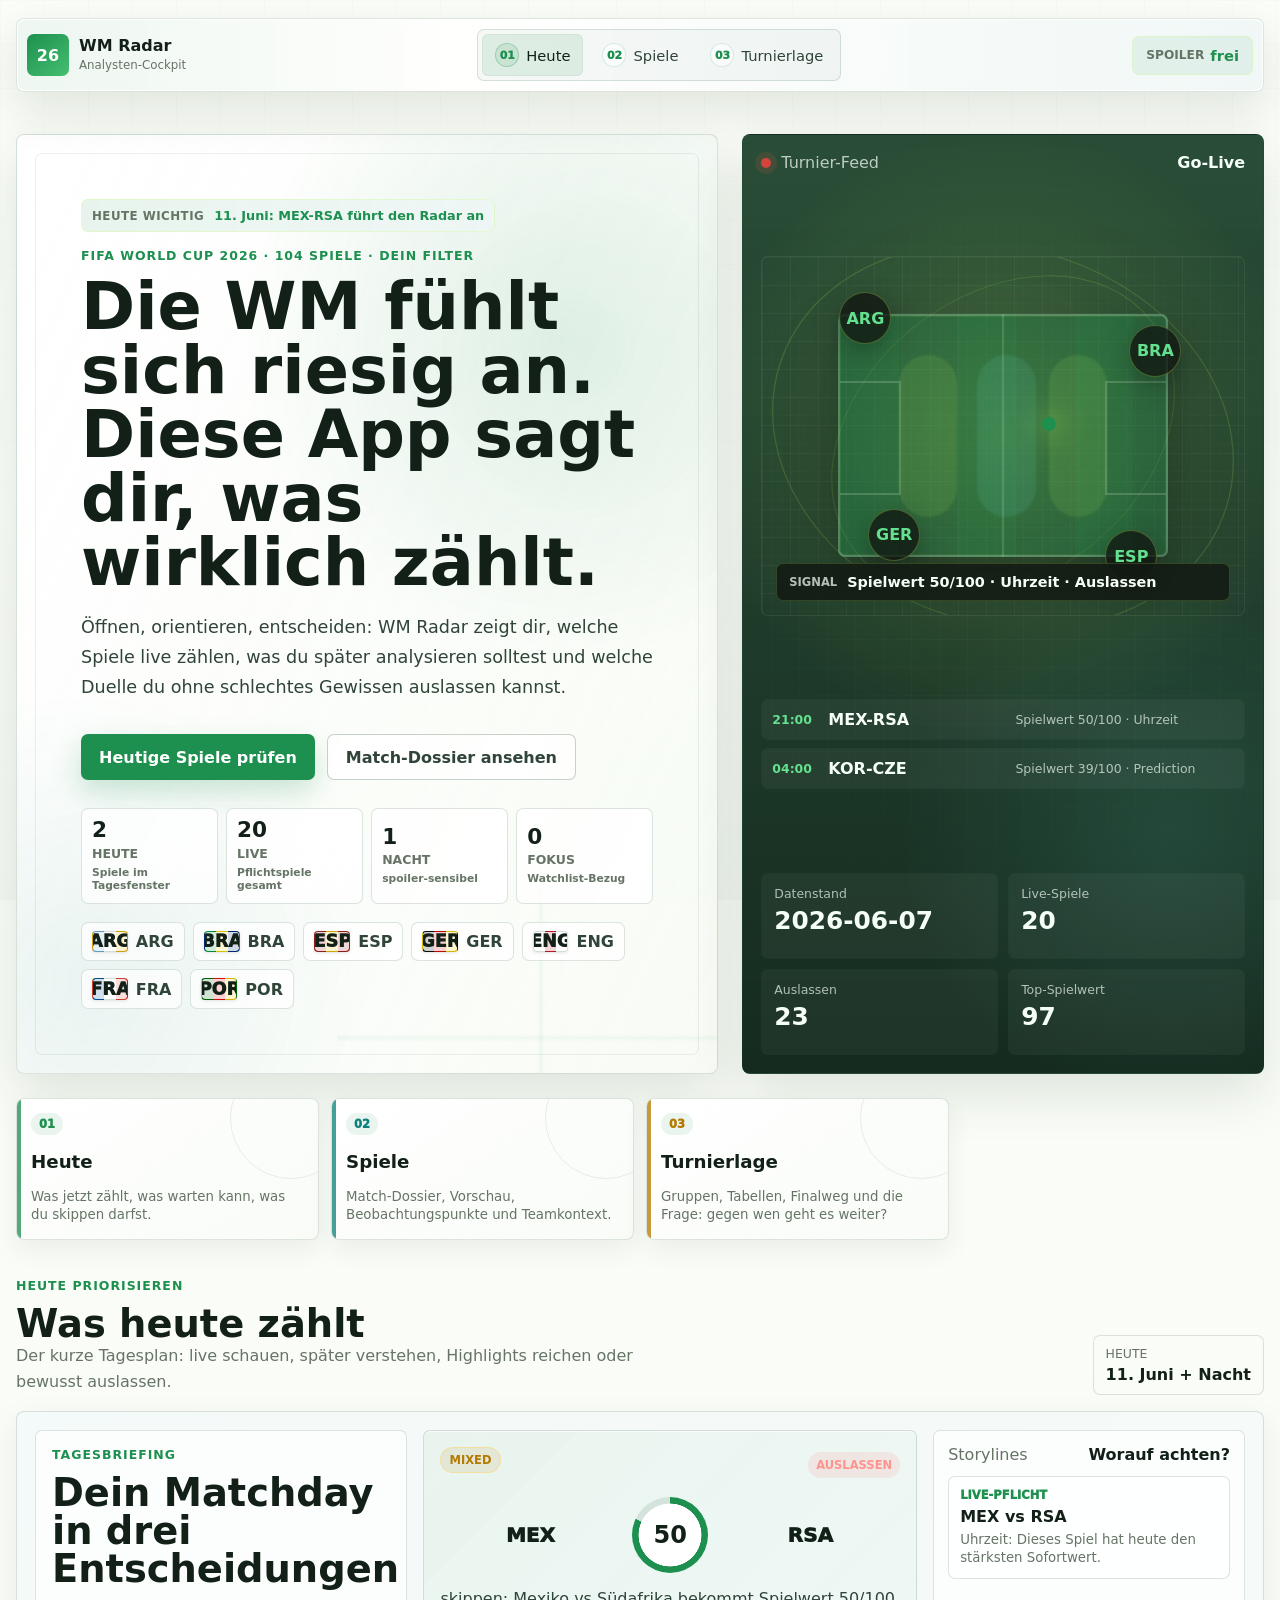
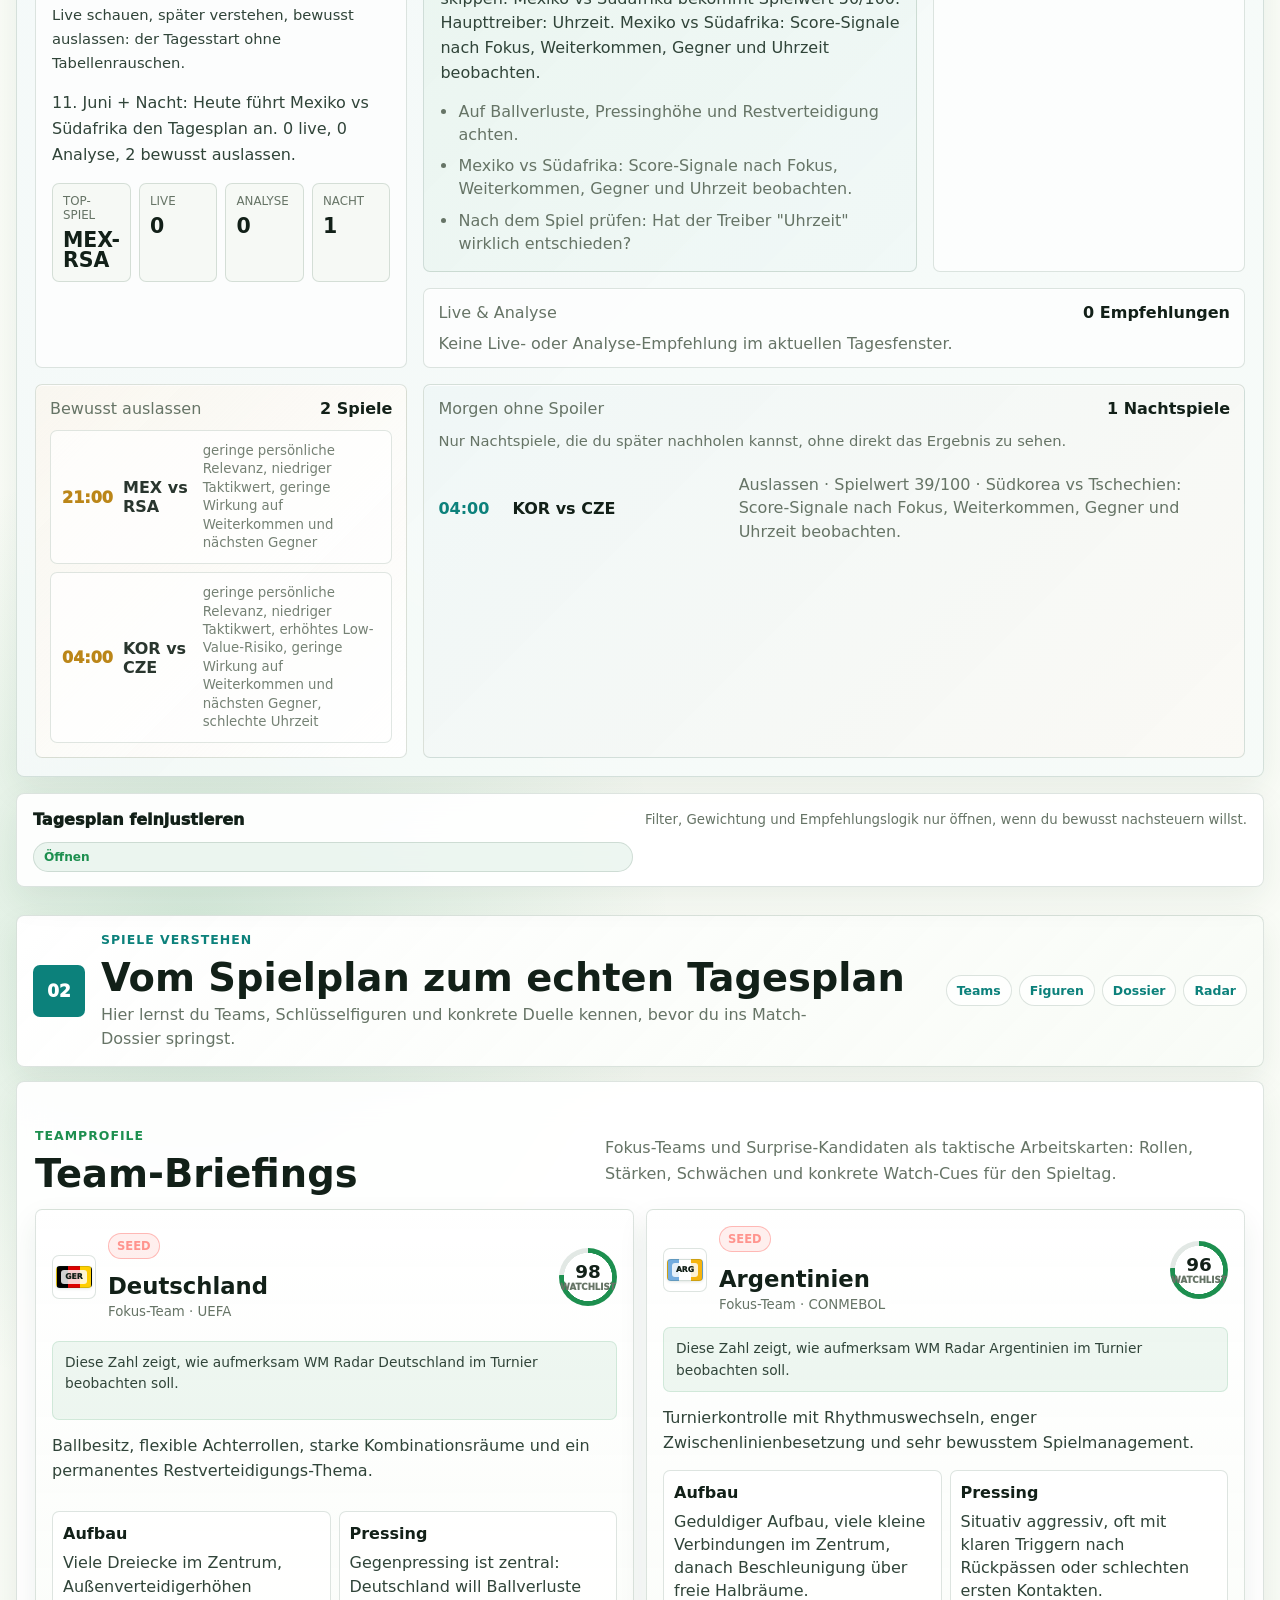
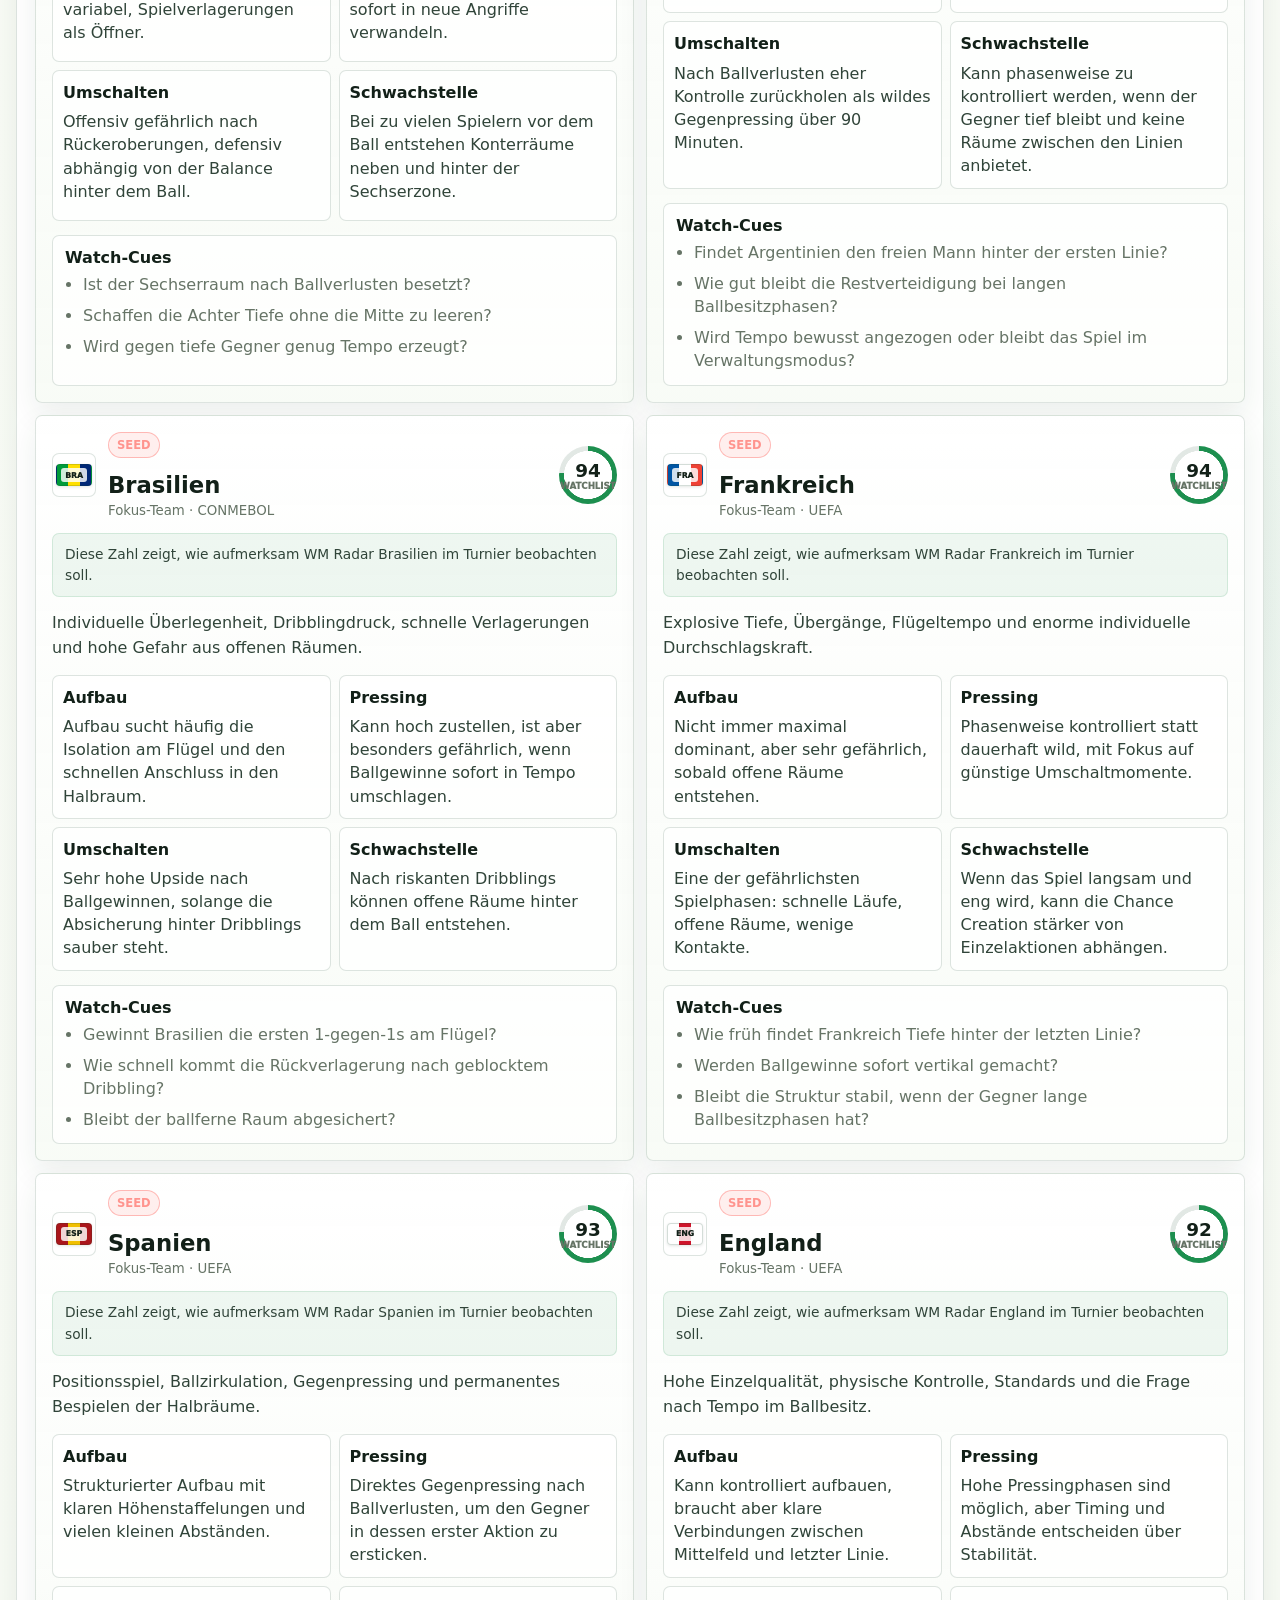
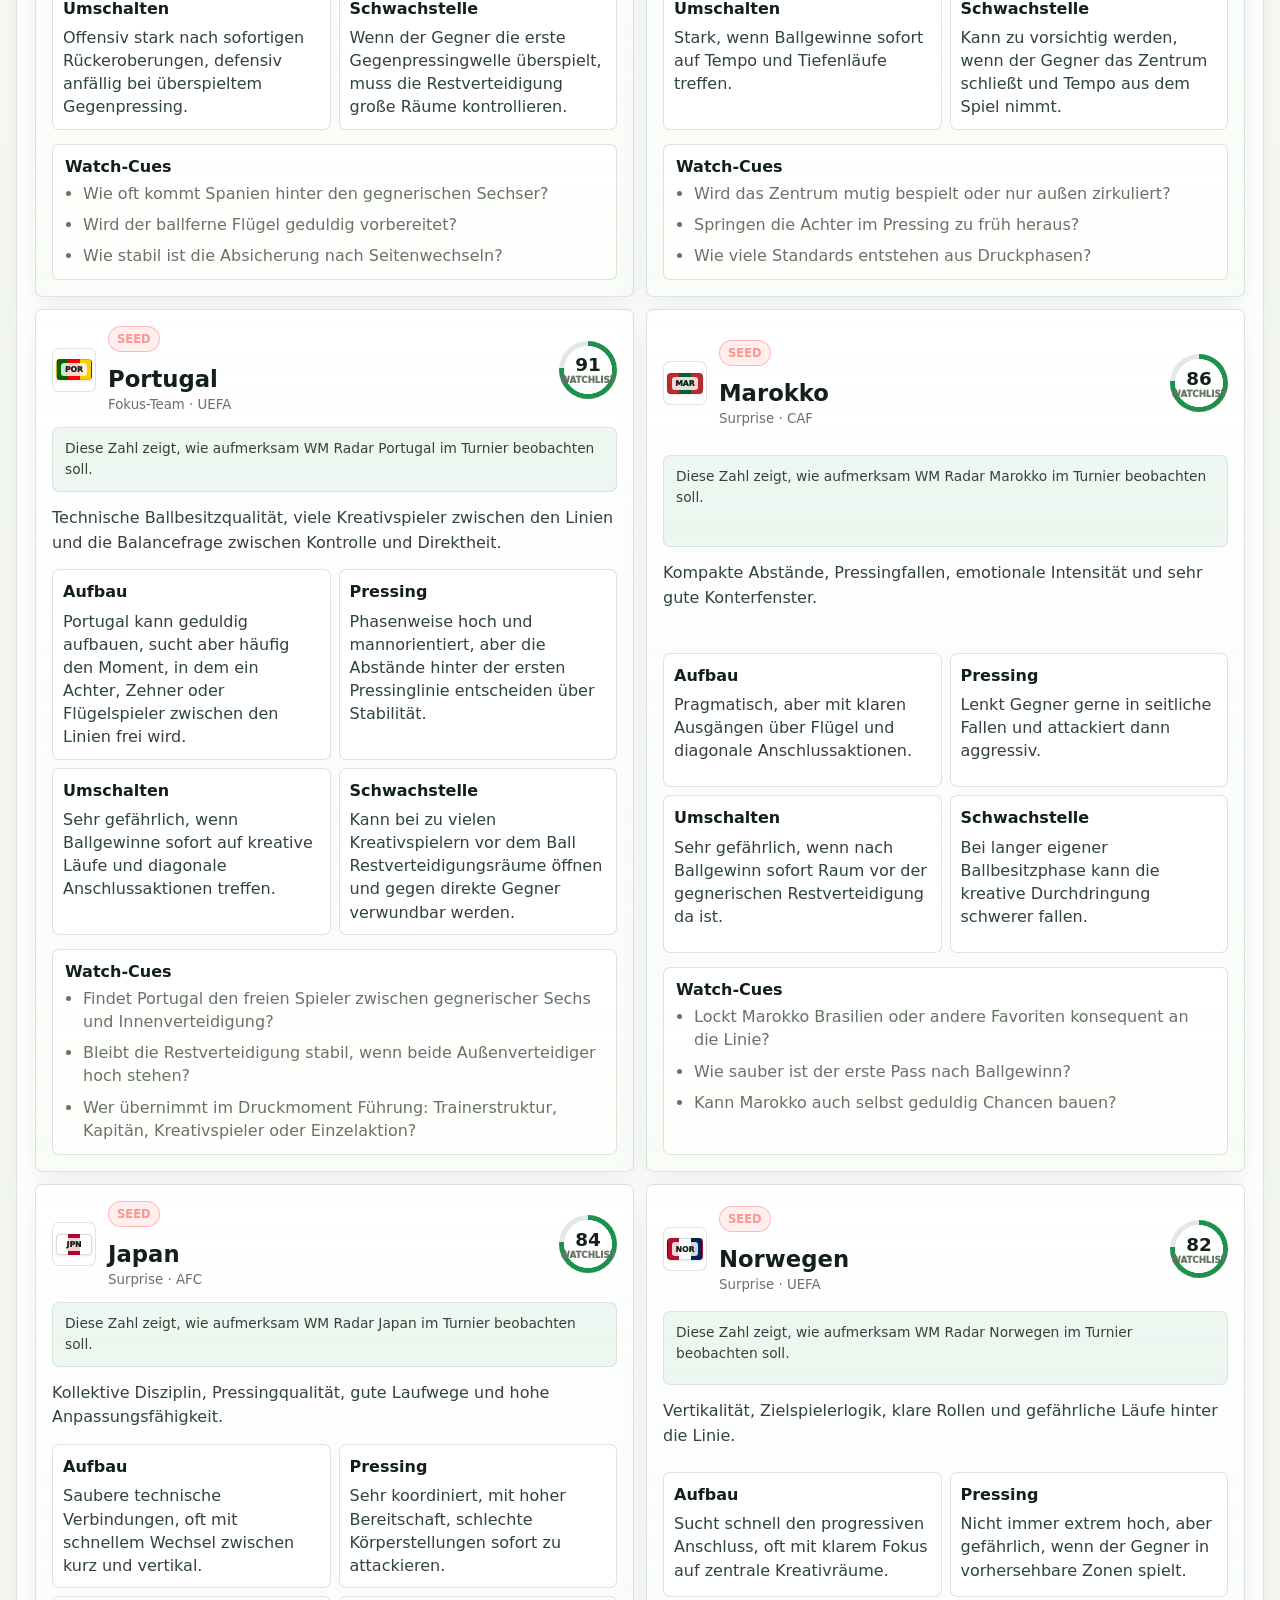
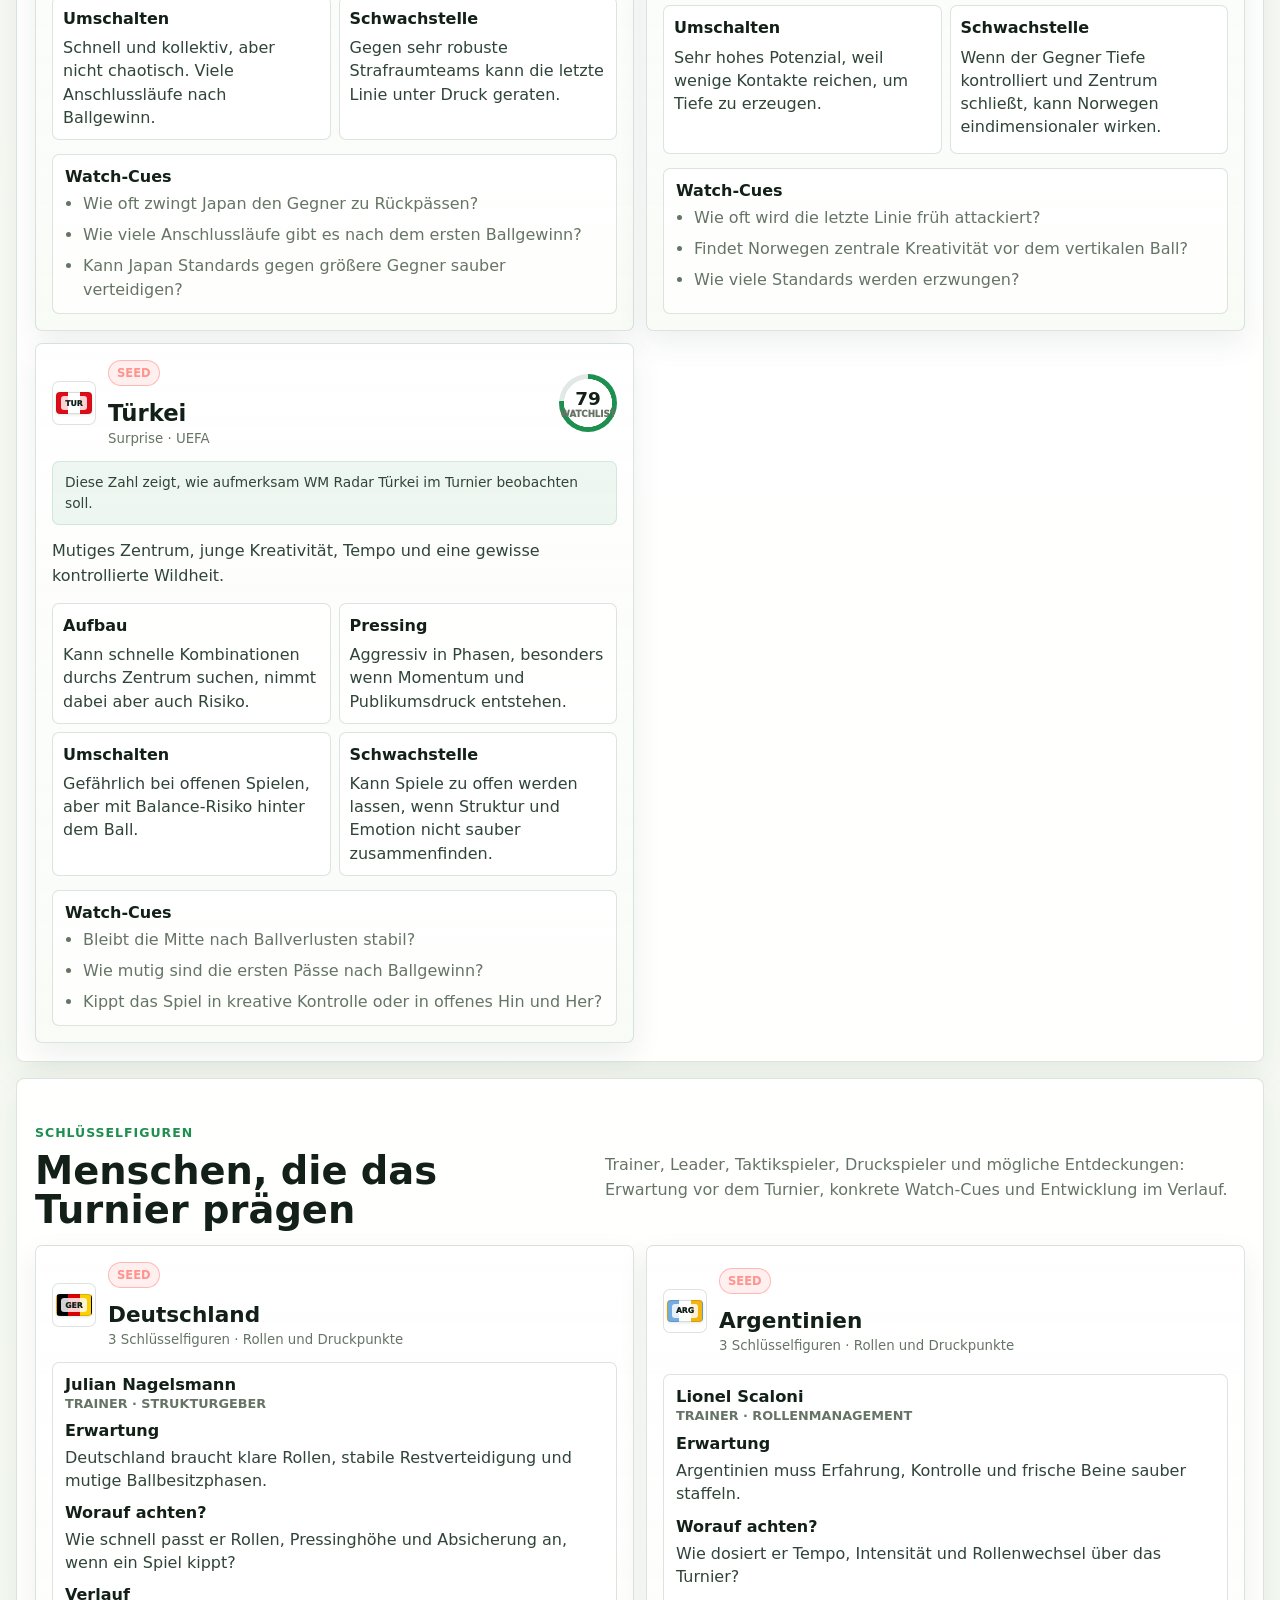
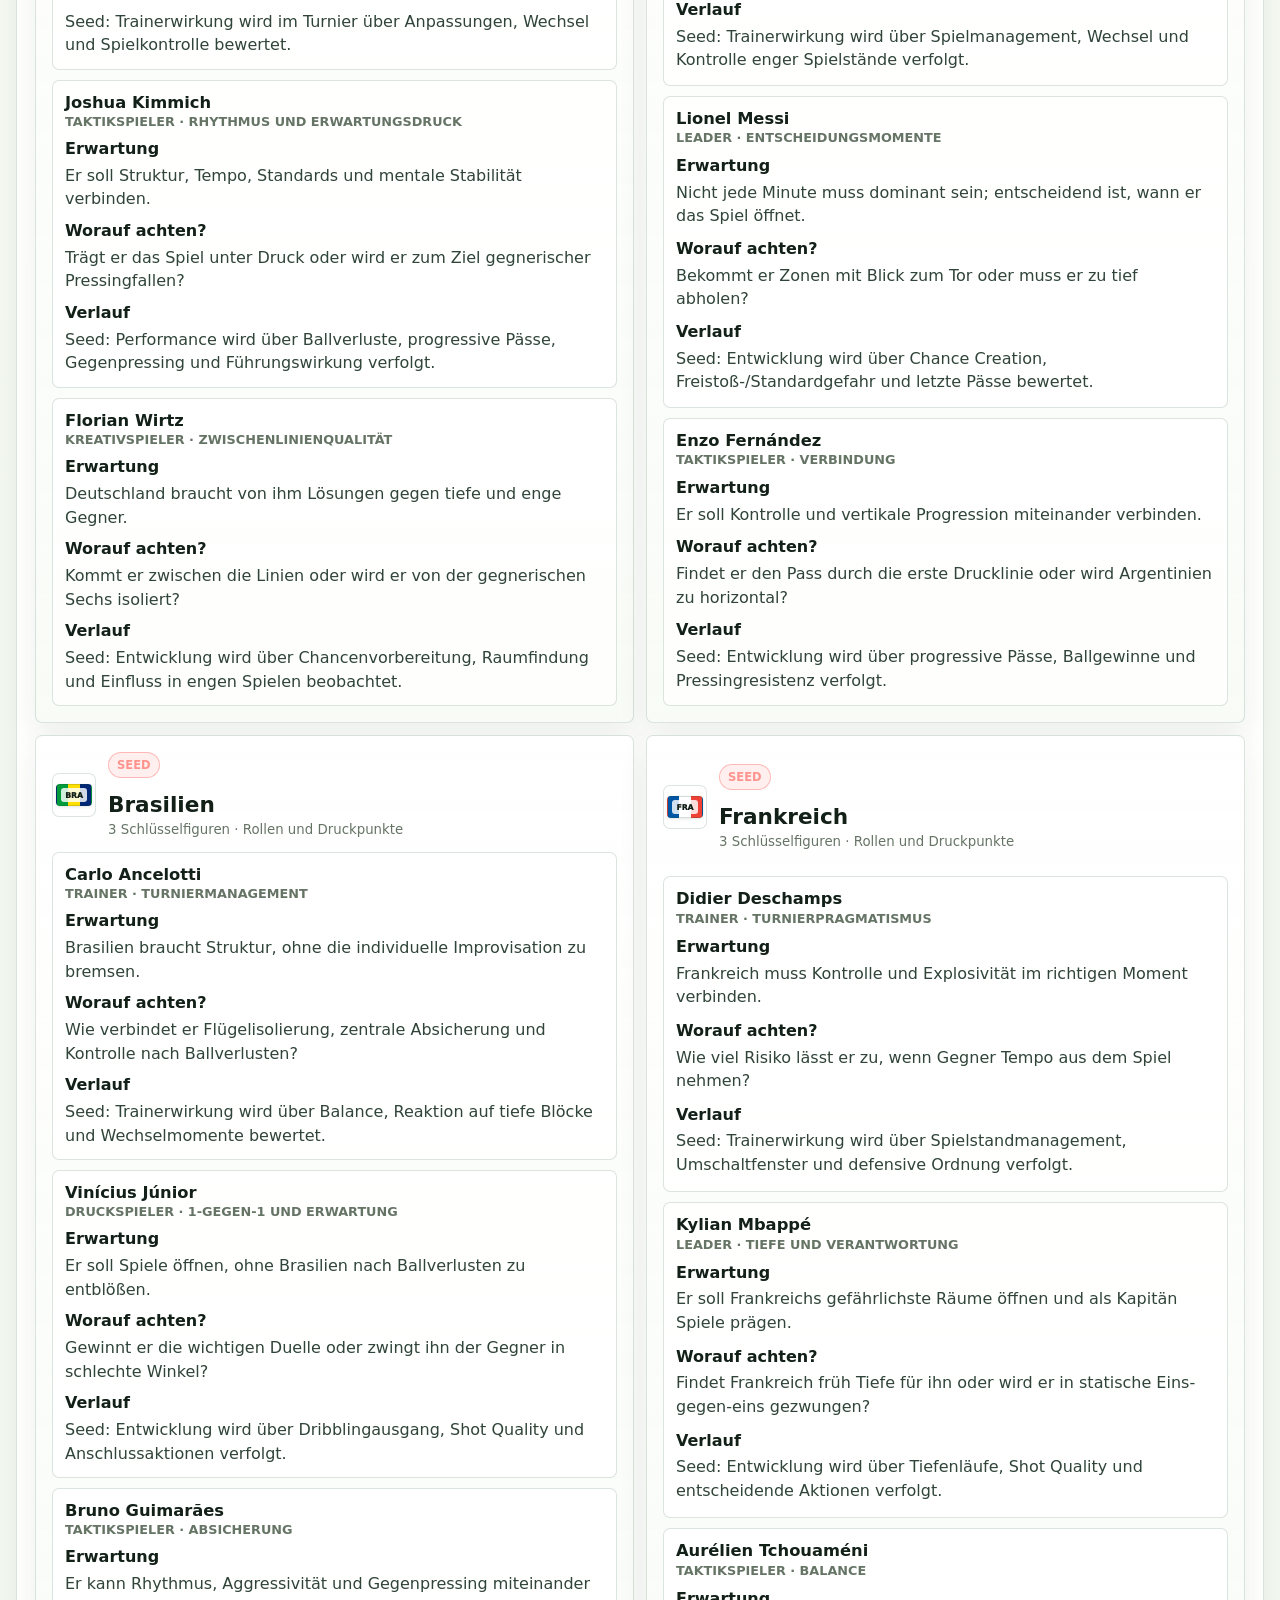
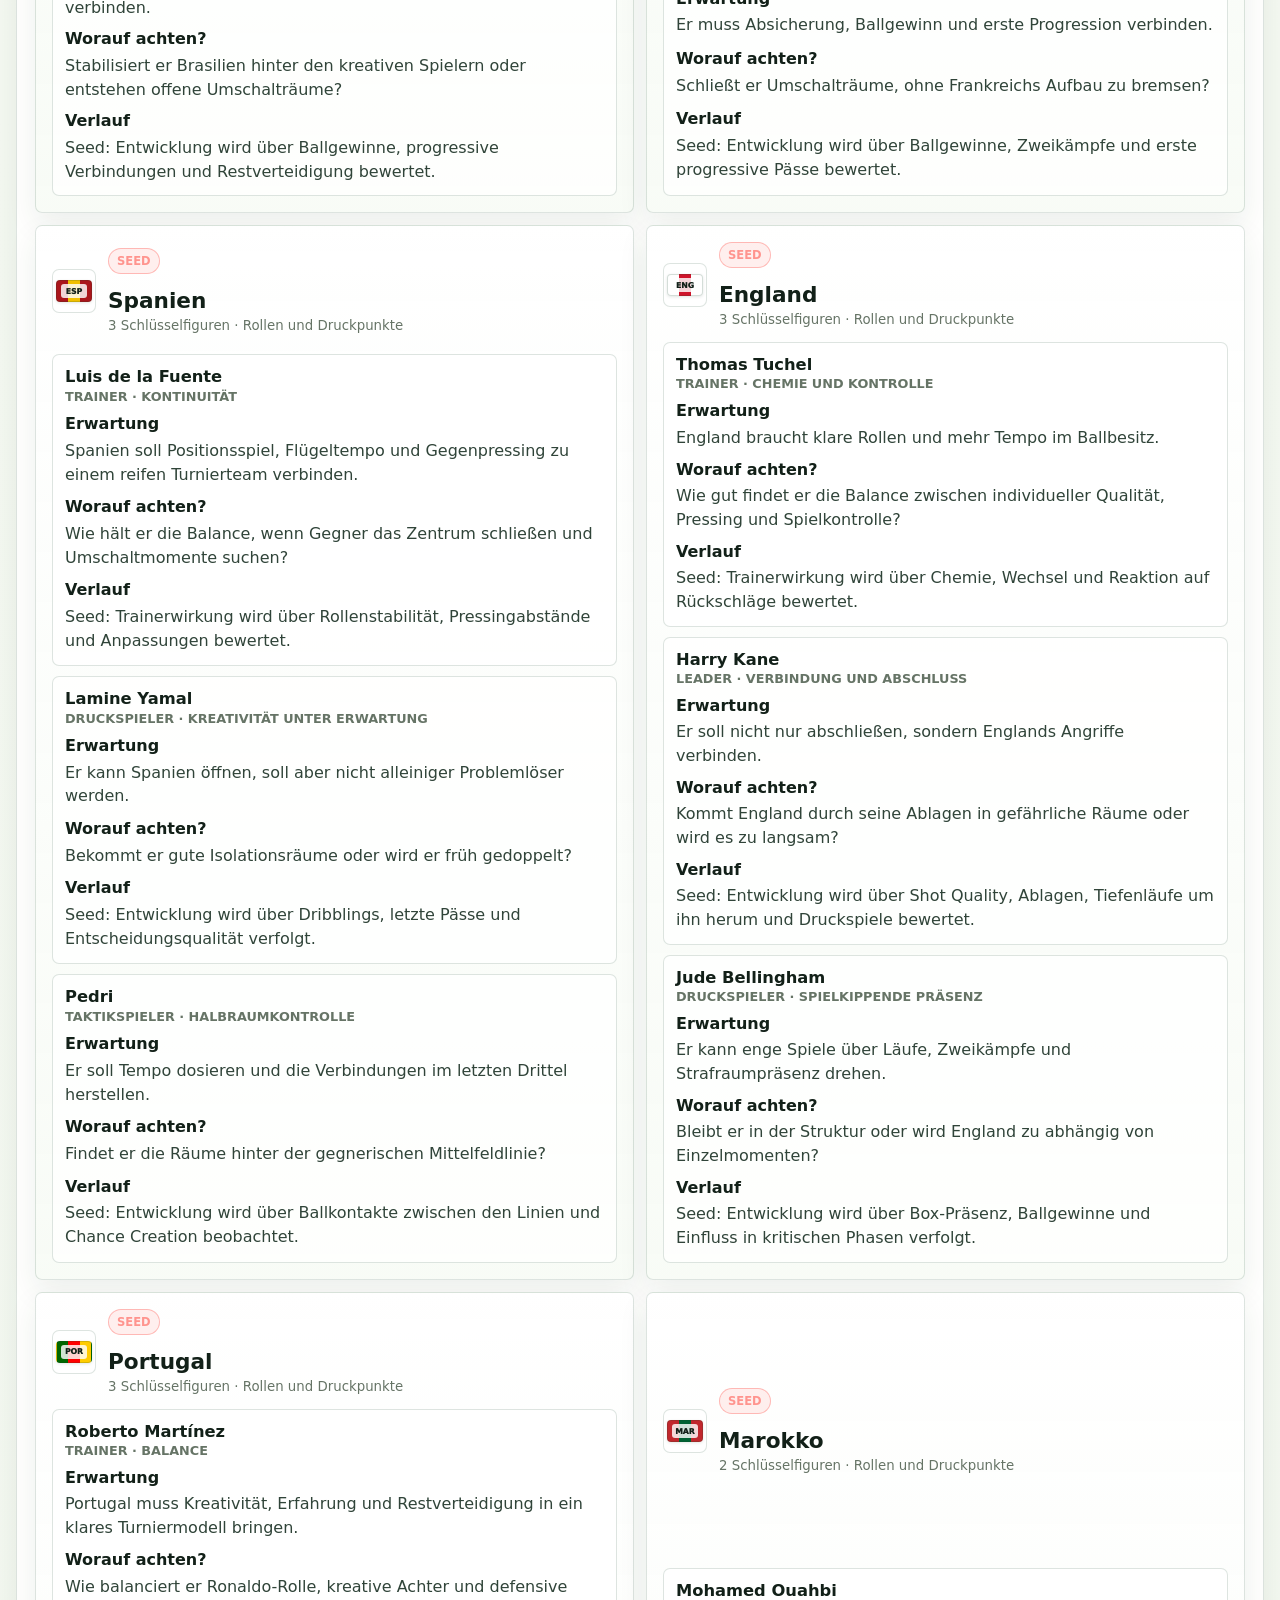
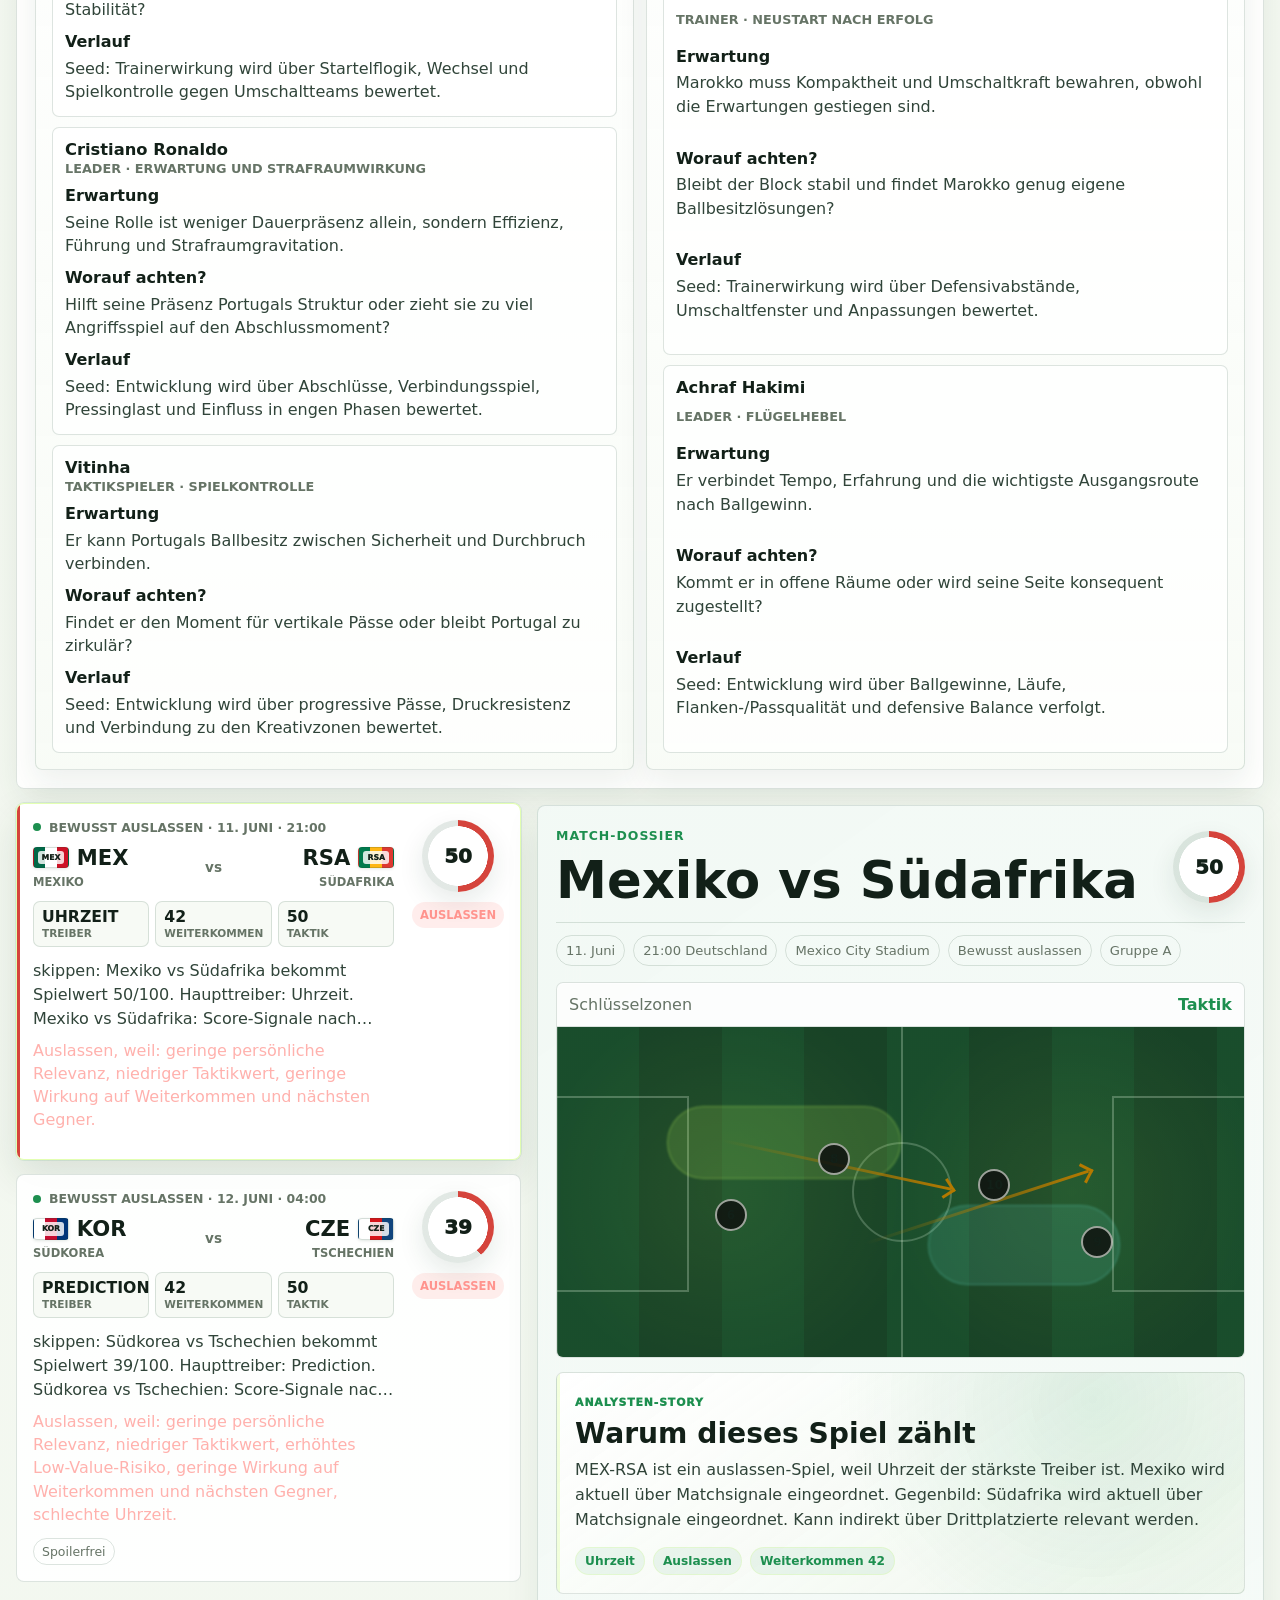
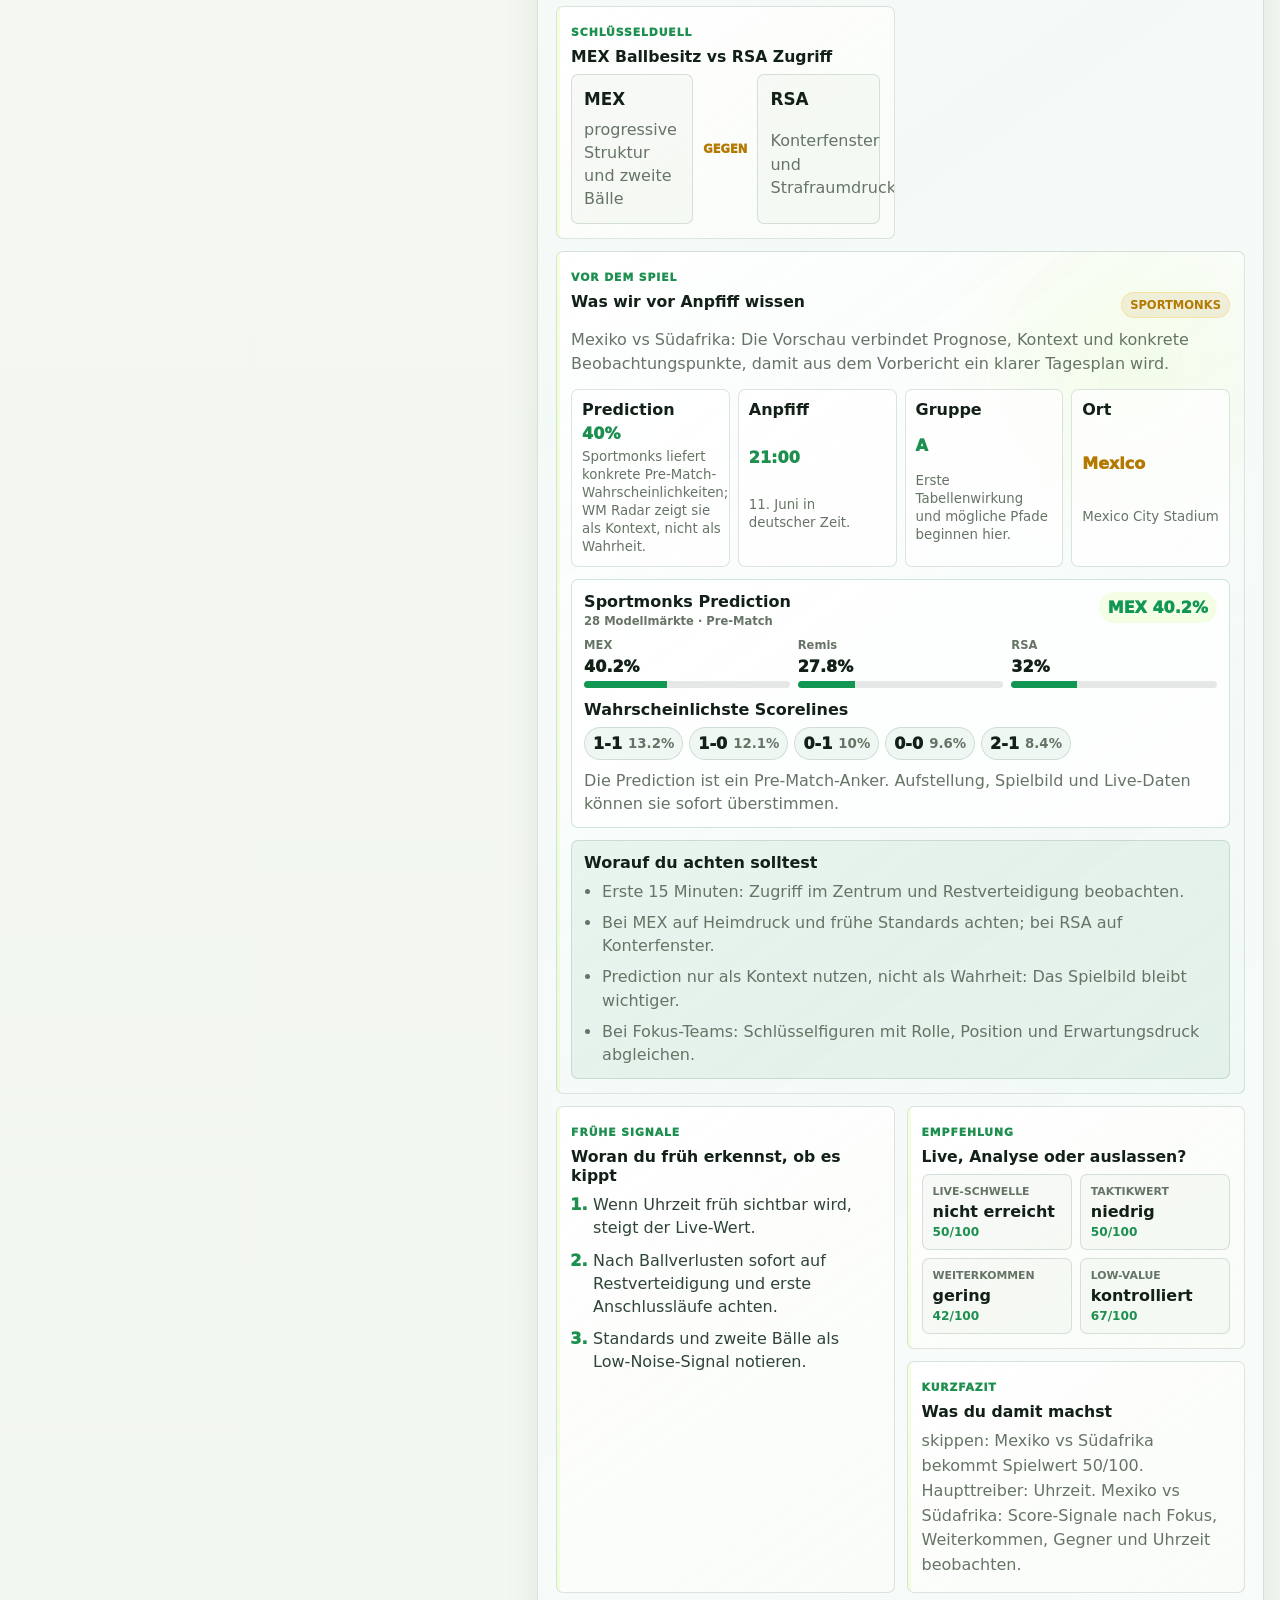
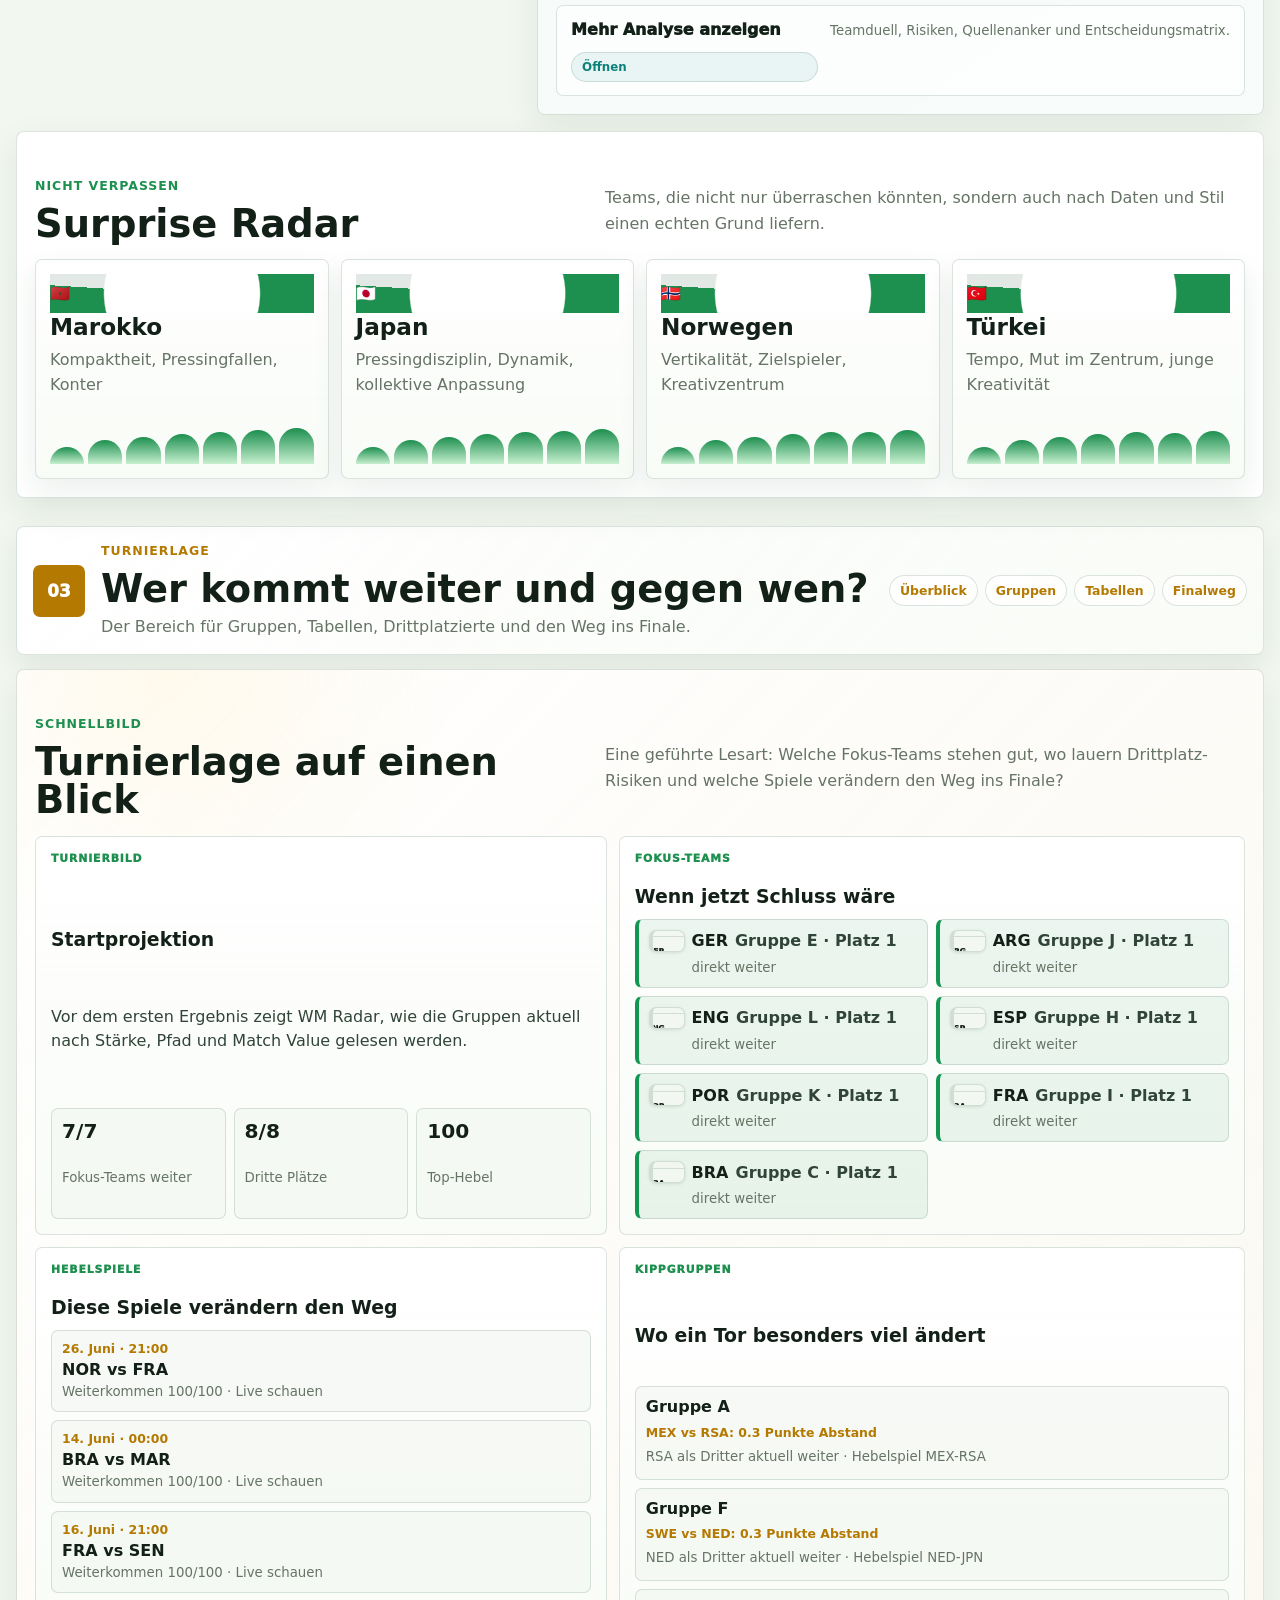
==== commit b475dbf2: "Go live for World Cup opening day" ====
--- a/docs/index.html
+++ b/docs/index.html
@@ -27,7 +27,6 @@
           <a href="#matches" data-zone="01">Heute</a>
           <a href="#games" data-zone="02">Spiele</a>
           <a href="#tournament" data-zone="03">Turnierlage</a>
-          <a href="#analysis" data-zone="04">Analyse</a>
         </nav>
 
         <button class="spoiler-toggle" id="spoilerToggle" type="button" aria-pressed="false">
@@ -64,7 +63,7 @@
             <div class="control-header">
               <span class="live-dot"></span>
               <span>Turnier-Feed</span>
-              <strong>Demo-Spieltag</strong>
+              <strong>Go-Live</strong>
             </div>
             <div class="match-orbit" aria-hidden="true">
               <div class="orbit-line orbit-line-a"></div>
@@ -105,11 +104,6 @@
             <strong>Turnierlage</strong>
             <small>Gruppen, Tabellen, Finalweg und die Frage: gegen wen geht es weiter?</small>
           </a>
-          <a class="orientation-card analysis" href="#analysis">
-            <span>04</span>
-            <strong>Analyse</strong>
-            <small>Datenlage, Quellenvertrauen, Feature Lab und seriöse Deutung.</small>
-          </a>
         </section>
 
         <section class="section-head" id="matches" aria-labelledby="matchesTitle">
@@ -119,8 +113,8 @@
             <p>Der kurze Tagesplan: live schauen, später verstehen, Highlights reichen oder bewusst auslassen.</p>
           </div>
           <div class="date-chip" id="activeDateChip">
-            <span>Demo</span>
-            <strong>13. Juni 2026</strong>
+            <span>Heute</span>
+            <strong>11. Juni 2026</strong>
           </div>
         </section>
 
@@ -224,9 +218,8 @@
               <h2 id="teamLabTitle">Team-Briefings</h2>
             </div>
             <p>
-              Fokus-Teams und Surprise-Kandidaten als taktische Arbeitskarten. Die sichtbare Zahl ist die
-              Watchlist-Priorität, kein Weltranking. Teamstärke, Momentum, Attraktivität, Überraschungspotenzial
-              und Datenlage werden später separat aus Providerdaten und Modelllogik berechnet.
+              Fokus-Teams und Surprise-Kandidaten als taktische Arbeitskarten: Rollen, Stärken, Schwächen und
+              konkrete Watch-Cues für den Spieltag.
             </p>
           </div>
           <div class="team-lab-grid" id="teamLabGrid"></div>
@@ -349,8 +342,7 @@
               <h2 id="standingsTitle">Tabellen & Szenarien</h2>
             </div>
             <p>
-              Bis echte Resultate vorliegen, rechnet die App eine transparente Projektion. Sobald Ergebnisse in
-              die Datenquelle kommen, kippt die Tabelle automatisch vom Modell- in den Live-Modus.
+              Tabellen, Drittplatzierte und K.o.-Wege reagieren auf die Ergebnisse, sobald sie in der App ankommen.
             </p>
           </div>
           <div class="standings-summary" id="standingsSummary"></div>
@@ -372,123 +364,6 @@
           <div class="bracket-grid" id="bracketGrid"></div>
         </section>
 
-        <section class="zone-divider analysis" id="analysis" aria-label="Bereich Analyse">
-          <span>04</span>
-          <div>
-            <p class="eyebrow">Analyse</p>
-            <h2>Aus Daten wird eine Spielgeschichte</h2>
-            <p>Hier trennt WM Radar Rohdaten, Expertenstimmen, Quellenvertrauen und echte Erkenntnis.</p>
-          </div>
-          <nav aria-label="Analyse Schnellzugriffe">
-            <a href="#featureLab">Features</a>
-            <a href="#analystDesk">Quellenfilter</a>
-            <a href="#data">Datenlage</a>
-            <a href="#sources">Quellen</a>
-          </nav>
-        </section>
-
-        <section class="data-section" id="data" aria-labelledby="dataTitle">
-          <div class="section-head compact">
-            <div>
-              <p class="eyebrow">Datenlage</p>
-              <h2 id="dataTitle">Datenlage & Transparenz</h2>
-            </div>
-            <p id="dataSnapshot">Stand wird geladen.</p>
-          </div>
-          <div class="data-grid" id="dataStatusGrid"></div>
-          <div class="provider-test-grid" id="providerTestGrid"></div>
-          <details class="transparency-drawer">
-            <summary>
-              <span>Import- und Validierungsdetails</span>
-              <small>Für Kontrolle, Fehlersuche und Quellenvertrauen. Im Turnierbetrieb bleibt das eingeklappt.</small>
-            </summary>
-            <div class="schedule-validator result-validator" id="resultValidator"></div>
-            <div class="schedule-validator" id="scheduleValidator"></div>
-          </details>
-        </section>
-
-        <section class="feature-lab-section" id="featureLab" aria-labelledby="featureLabTitle">
-          <div class="section-head compact">
-            <div>
-              <p class="eyebrow">Differenzierende Features</p>
-              <h2 id="featureLabTitle">Was WM Radar besonders macht</h2>
-            </div>
-            <p>
-              Vier Produktmodule verbinden Sportmonks-Daten mit echtem Nutzwert: Live-Szenarien, Momentum,
-              Stürmer-Effizienz und Spielvorschau.
-            </p>
-          </div>
-          <div class="feature-lab-grid" id="featureLabGrid"></div>
-        </section>
-
-        <section class="analyst-desk-section" id="analystDesk" aria-labelledby="analystDeskTitle">
-          <div class="section-head compact">
-            <div>
-              <p class="eyebrow">Seriöser Quellenfilter</p>
-              <h2 id="analystDeskTitle">Quellenfilter</h2>
-            </div>
-            <p>
-              Hier entscheidet die App, welchen Daten, Stimmen und KI-Modellen sie vertraut. Kein TV-Lärm,
-              keine Stammtischlogik: Nur Quellen mit Beleg, Szene, Datenanker oder echter Fachperspektive.
-            </p>
-          </div>
-
-          <div class="analyst-pillar-grid" id="analystPillars"></div>
-
-          <div class="source-workflow-section">
-            <div class="panel-title">
-              <span>Automatisierung</span>
-              <strong>Was läuft von selbst?</strong>
-            </div>
-            <div class="source-workflow-grid" id="sourceAutomation"></div>
-          </div>
-
-          <div class="source-workflow-section">
-            <div class="panel-title">
-              <span>Zugang zu Quellen</span>
-              <strong>SportMonks, Abo oder frei?</strong>
-            </div>
-            <div class="source-access-grid" id="sourceAccess"></div>
-          </div>
-
-          <div class="source-workflow-section">
-            <div class="panel-title">
-              <span>Analyse-Synthese</span>
-              <strong>Wie entsteht eine Spielgeschichte?</strong>
-            </div>
-            <div class="synthesis-model-grid" id="synthesisModel"></div>
-          </div>
-
-          <div class="analyst-desk-board">
-            <div>
-              <div class="panel-title">
-                <span>Taktik- und Meinungsebene</span>
-                <strong>Trust sortiert</strong>
-              </div>
-              <div class="voice-stack" id="analystVoices"></div>
-            </div>
-            <div>
-              <div class="panel-title">
-                <span>Quellenregeln</span>
-                <strong>Noise Filter</strong>
-              </div>
-              <div class="rule-stack" id="sourceRules"></div>
-              <div class="ai-model-card" id="aiModelCard"></div>
-            </div>
-          </div>
-        </section>
-
-        <section class="sources-section" id="sources" aria-labelledby="sourcesTitle">
-          <div>
-            <p class="eyebrow">Qualitätsfilter</p>
-            <h2 id="sourcesTitle">Analysten- und Datenquellen</h2>
-            <p>
-              Meinungen werden nicht gleich behandelt. Die App trennt Datenanbieter, Taktikautoren, Ex-Profis mit
-              Substanz und reinen TV-Lärm.
-            </p>
-          </div>
-          <div class="source-stack" id="sourceStack"></div>
-        </section>
       </main>
     </div>
 
--- a/docs/styles.css
+++ b/docs/styles.css
@@ -2832,7 +2832,7 @@
 
 .scout-signal-grid {
   display: grid;
-  grid-template-columns: repeat(5, minmax(0, 1fr));
+  grid-template-columns: repeat(4, minmax(0, 1fr));
   gap: 8px;
   margin-top: 12px;
   position: relative;
@@ -2886,6 +2886,119 @@
   display: block;
   margin-bottom: 8px;
   color: var(--text);
+}
+
+.prediction-panel {
+  margin-top: 12px;
+  padding: 12px;
+  border: 1px solid rgba(29, 143, 79, 0.22);
+  border-radius: 7px;
+  background: rgba(255, 255, 255, 0.78);
+  position: relative;
+  z-index: 1;
+}
+
+.prediction-panel-head {
+  display: flex;
+  align-items: start;
+  justify-content: space-between;
+  gap: 12px;
+  margin-bottom: 10px;
+}
+
+.prediction-panel-head div {
+  display: grid;
+  gap: 3px;
+}
+
+.prediction-panel-head strong,
+.prediction-scorelines > strong {
+  color: var(--text);
+}
+
+.prediction-panel-head small {
+  color: var(--muted);
+  font-size: 0.72rem;
+  font-weight: 850;
+}
+
+.prediction-panel-head span {
+  white-space: nowrap;
+  padding: 6px 9px;
+  border-radius: 999px;
+  background: rgba(196, 255, 95, 0.16);
+  color: var(--green);
+  font-weight: 950;
+}
+
+.prediction-outcome-grid {
+  display: grid;
+  grid-template-columns: repeat(3, minmax(0, 1fr));
+  gap: 8px;
+}
+
+.prediction-outcome-grid span {
+  display: grid;
+  gap: 5px;
+  min-width: 0;
+}
+
+.prediction-outcome-grid strong {
+  color: var(--muted);
+  font-size: 0.72rem;
+}
+
+.prediction-outcome-grid em {
+  color: var(--text);
+  font-style: normal;
+  font-weight: 950;
+}
+
+.prediction-outcome-grid i {
+  display: block;
+  height: 7px;
+  border-radius: 999px;
+  background:
+    linear-gradient(90deg, var(--green) calc(var(--prediction) * 1%), rgba(15, 31, 24, 0.1) 0);
+}
+
+.prediction-scorelines {
+  display: grid;
+  gap: 8px;
+  margin-top: 12px;
+}
+
+.prediction-scorelines div {
+  display: flex;
+  flex-wrap: wrap;
+  gap: 6px;
+}
+
+.prediction-scorelines span {
+  display: inline-flex;
+  align-items: center;
+  gap: 6px;
+  padding: 6px 8px;
+  border: 1px solid var(--line);
+  border-radius: 999px;
+  background: rgba(29, 143, 79, 0.06);
+}
+
+.prediction-scorelines em {
+  color: var(--text);
+  font-style: normal;
+  font-weight: 950;
+}
+
+.prediction-scorelines small {
+  color: var(--muted);
+  font-weight: 850;
+}
+
+.prediction-panel p {
+  margin: 10px 0 0;
+  color: var(--muted);
+  line-height: 1.4;
 }
 
 .transparency-drawer summary {
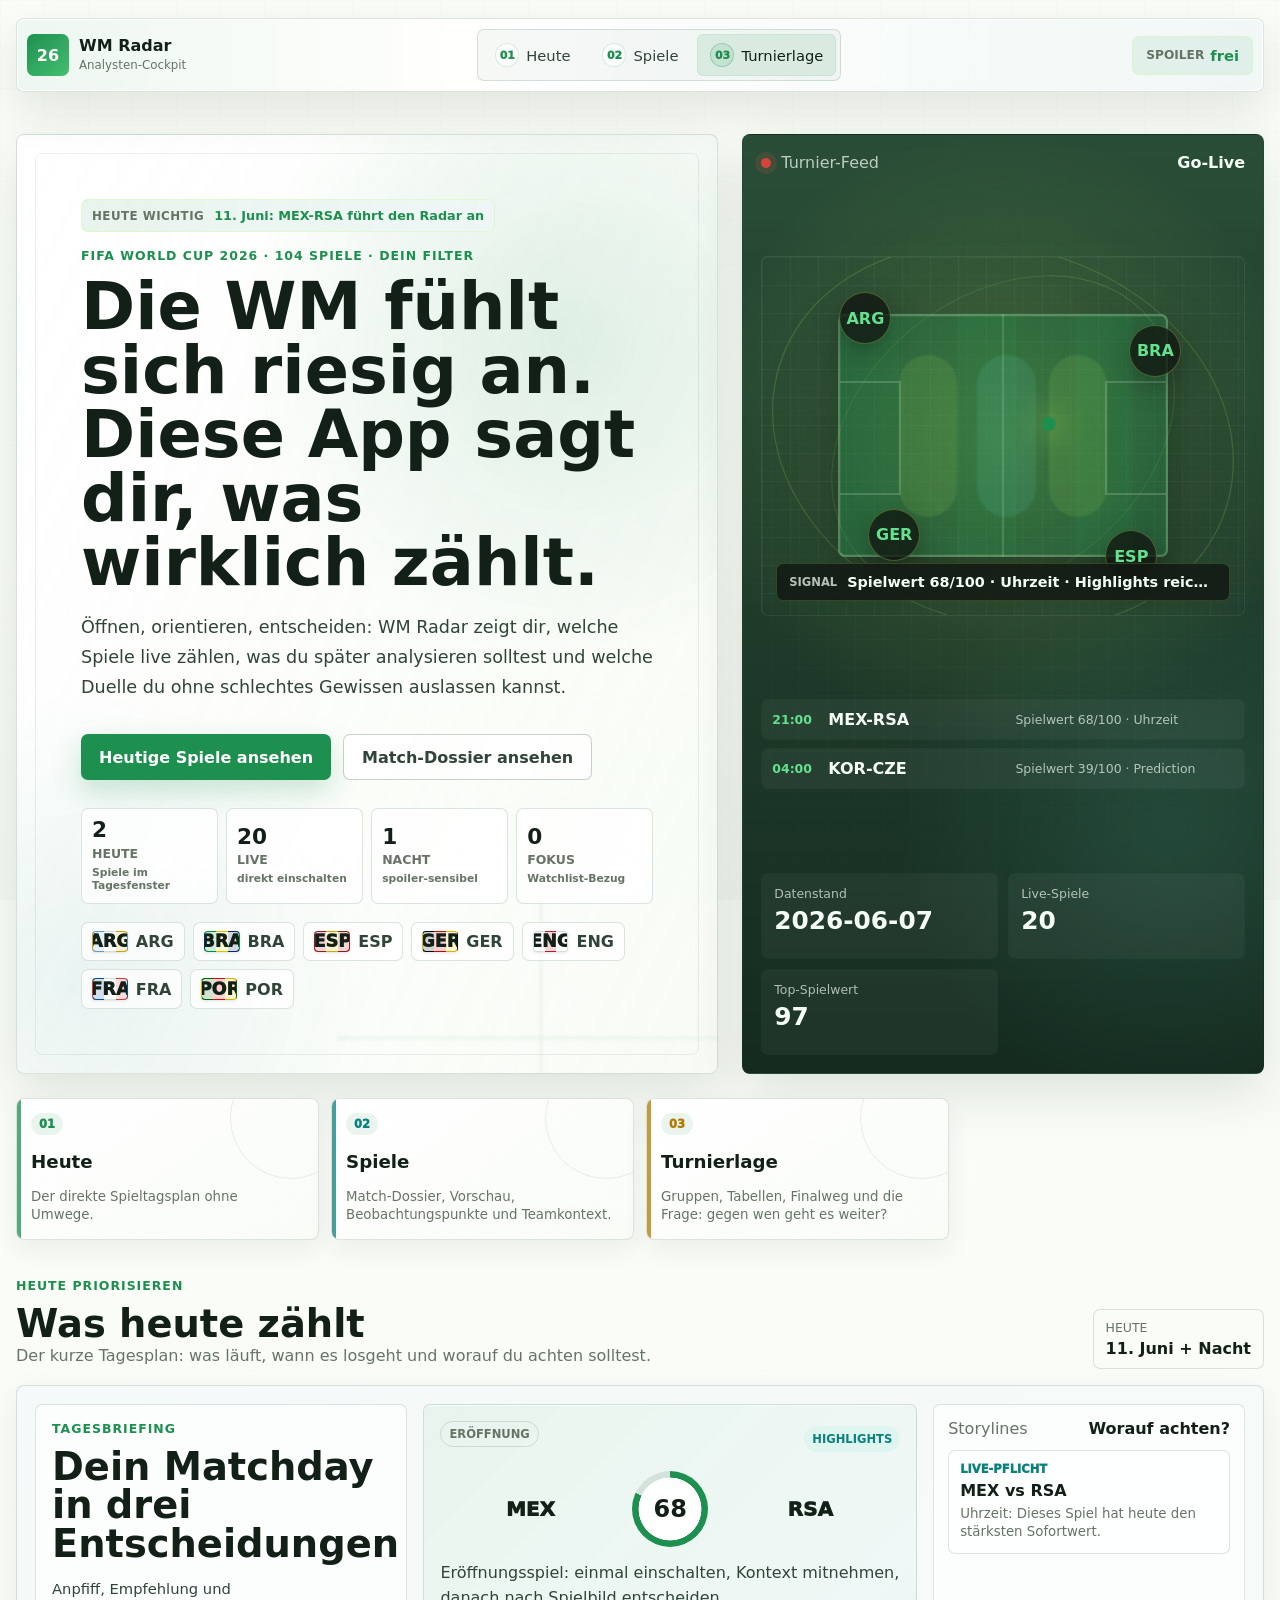
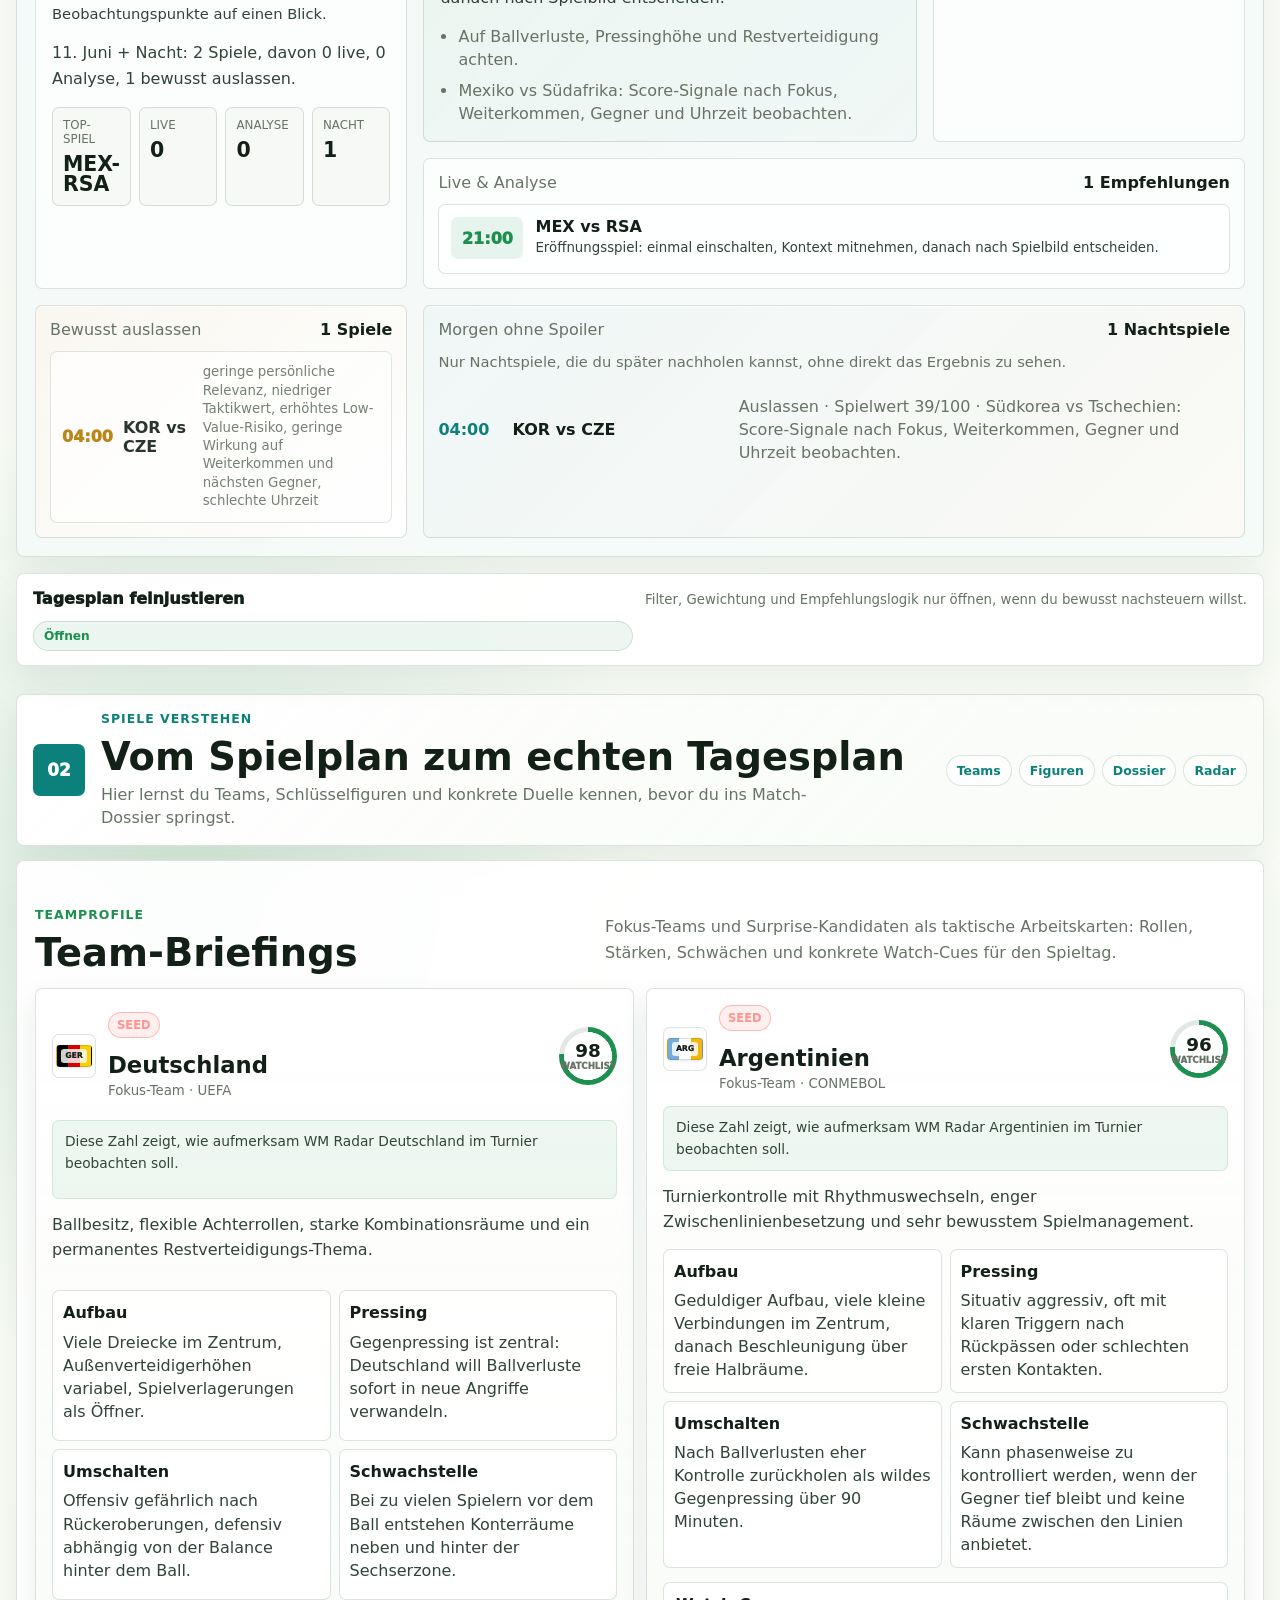
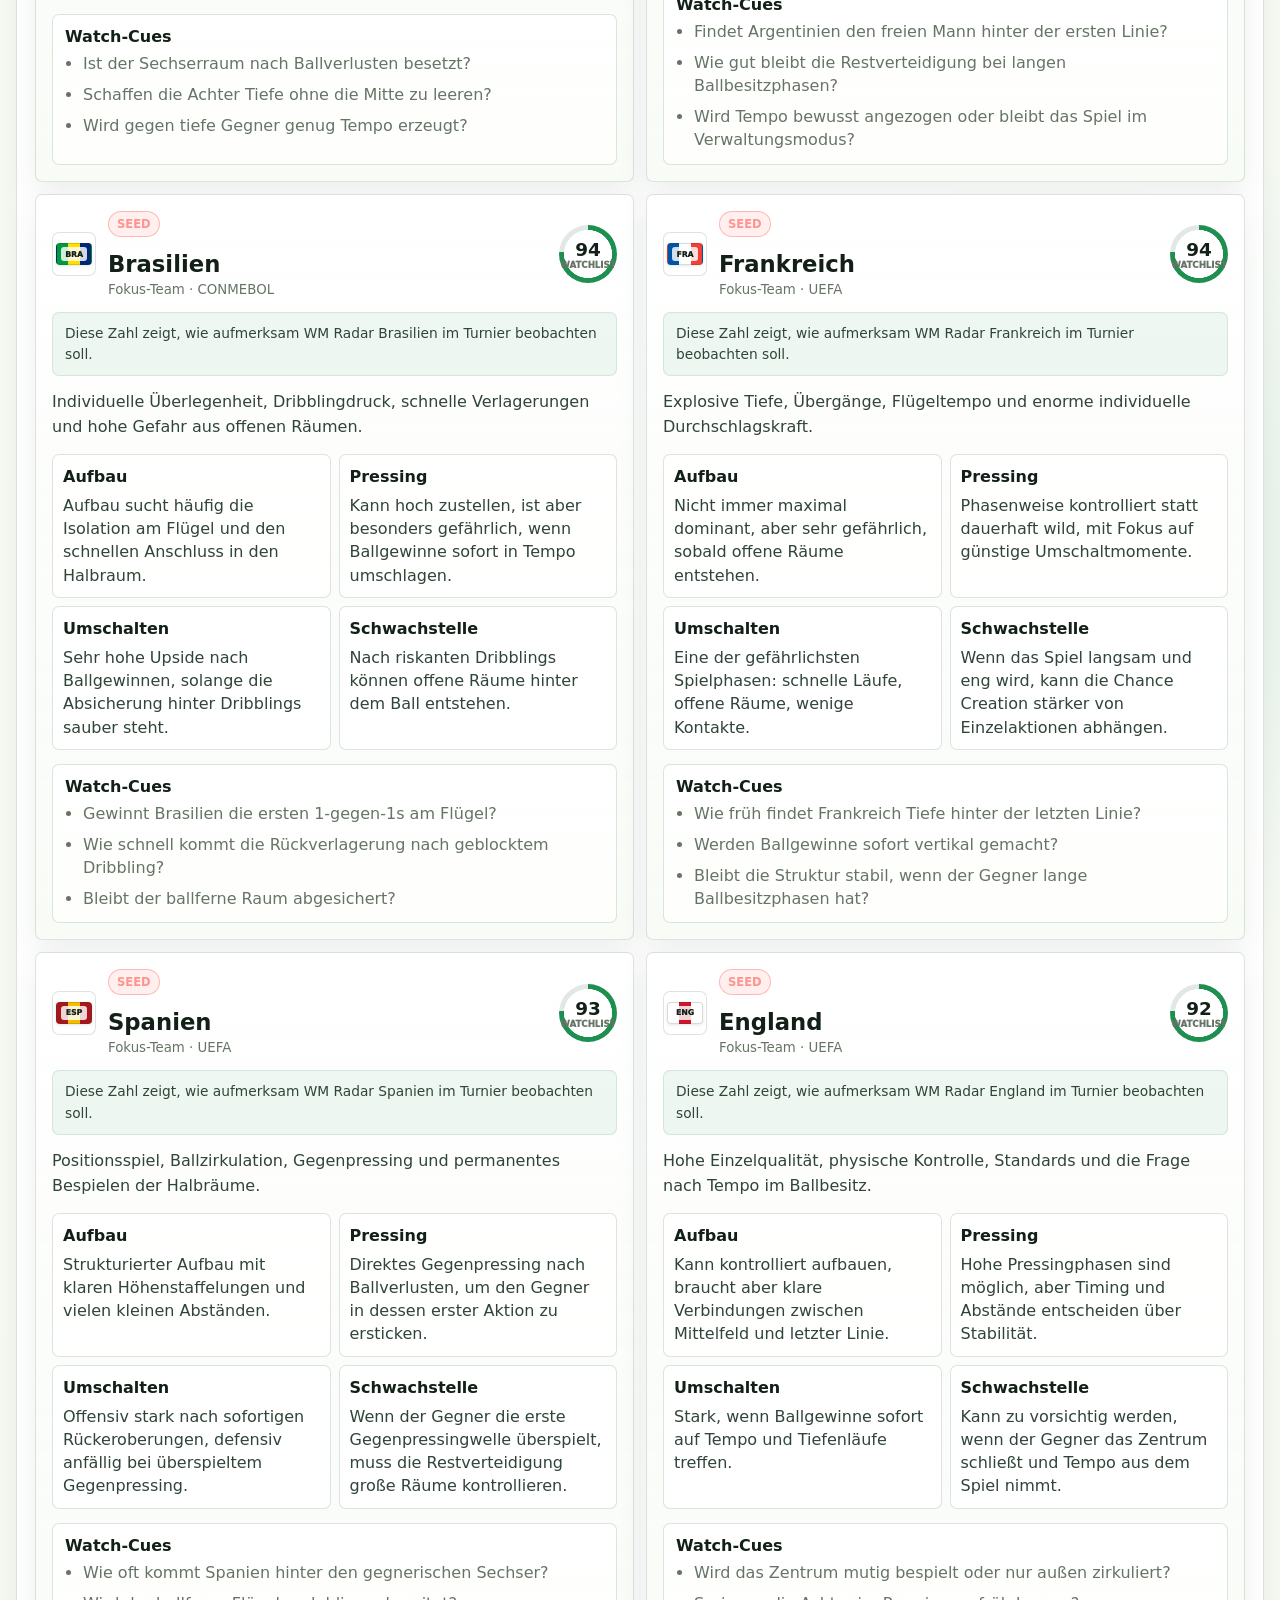
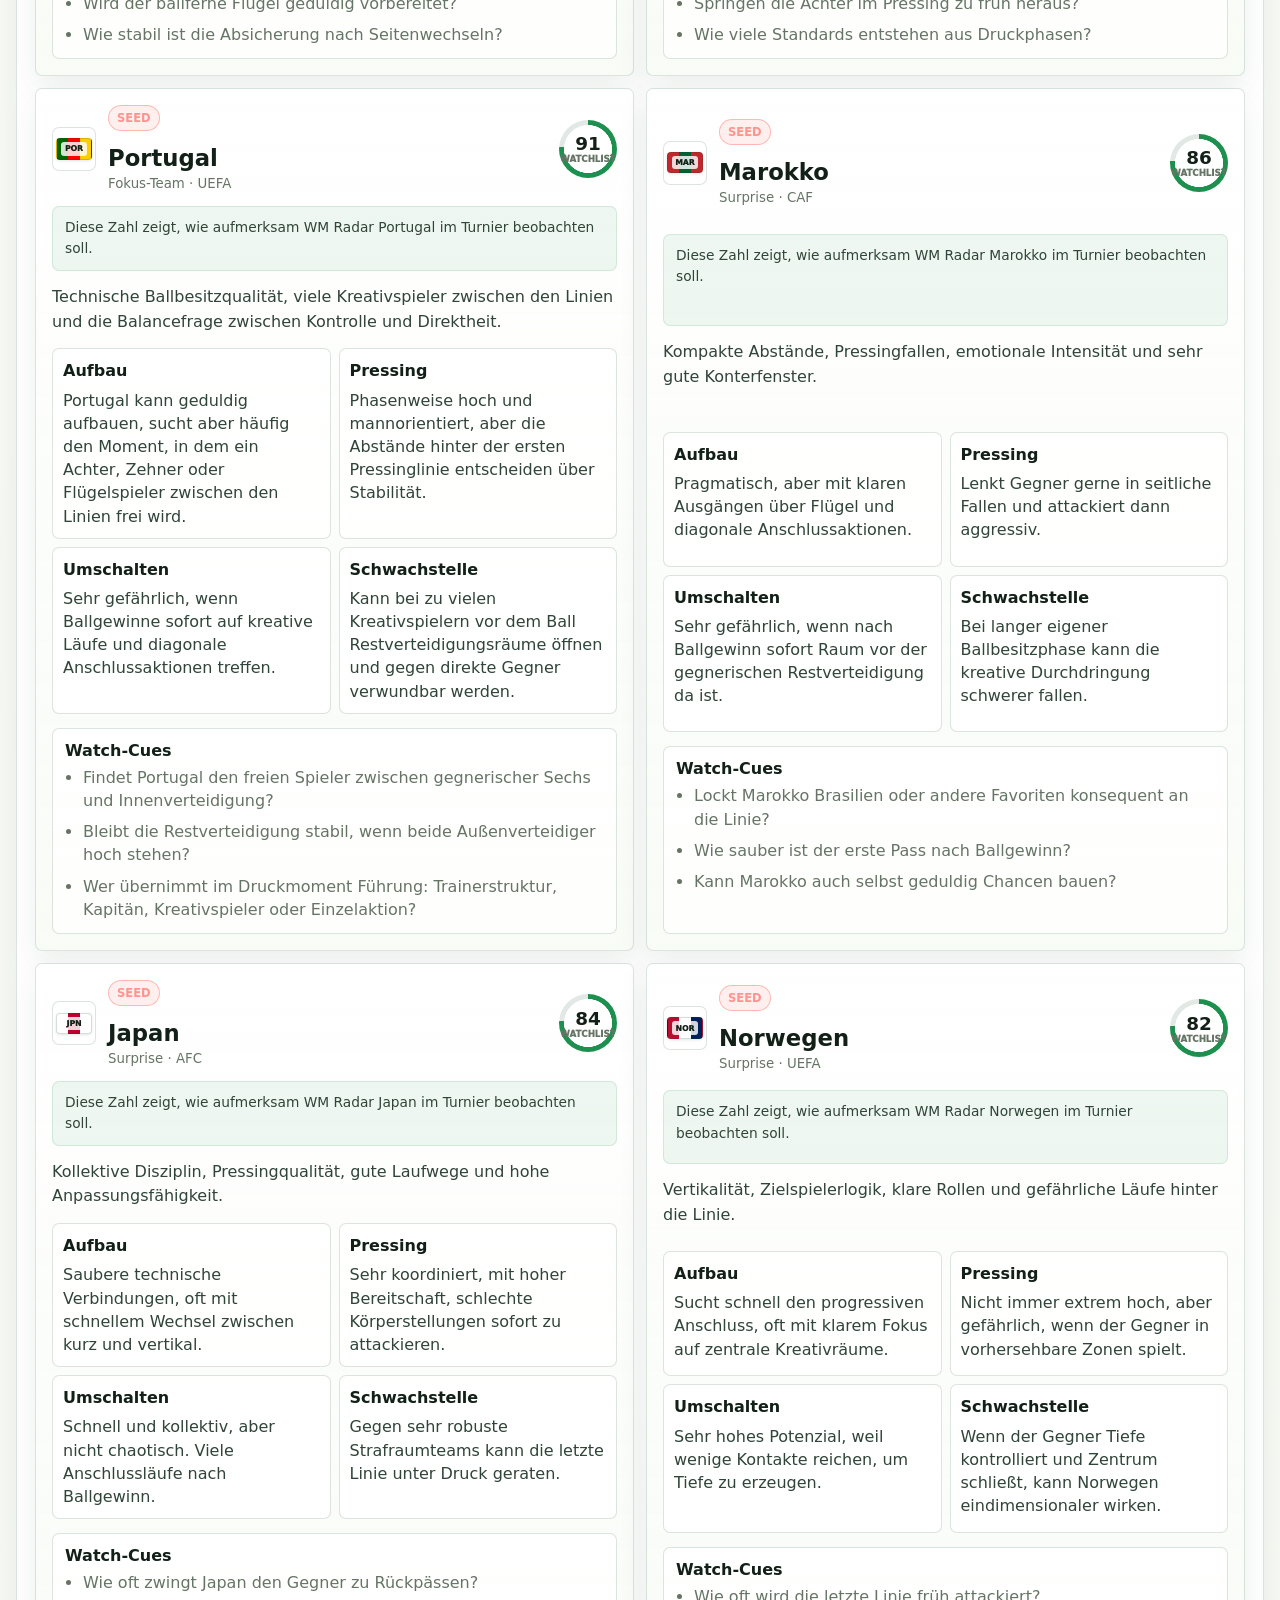
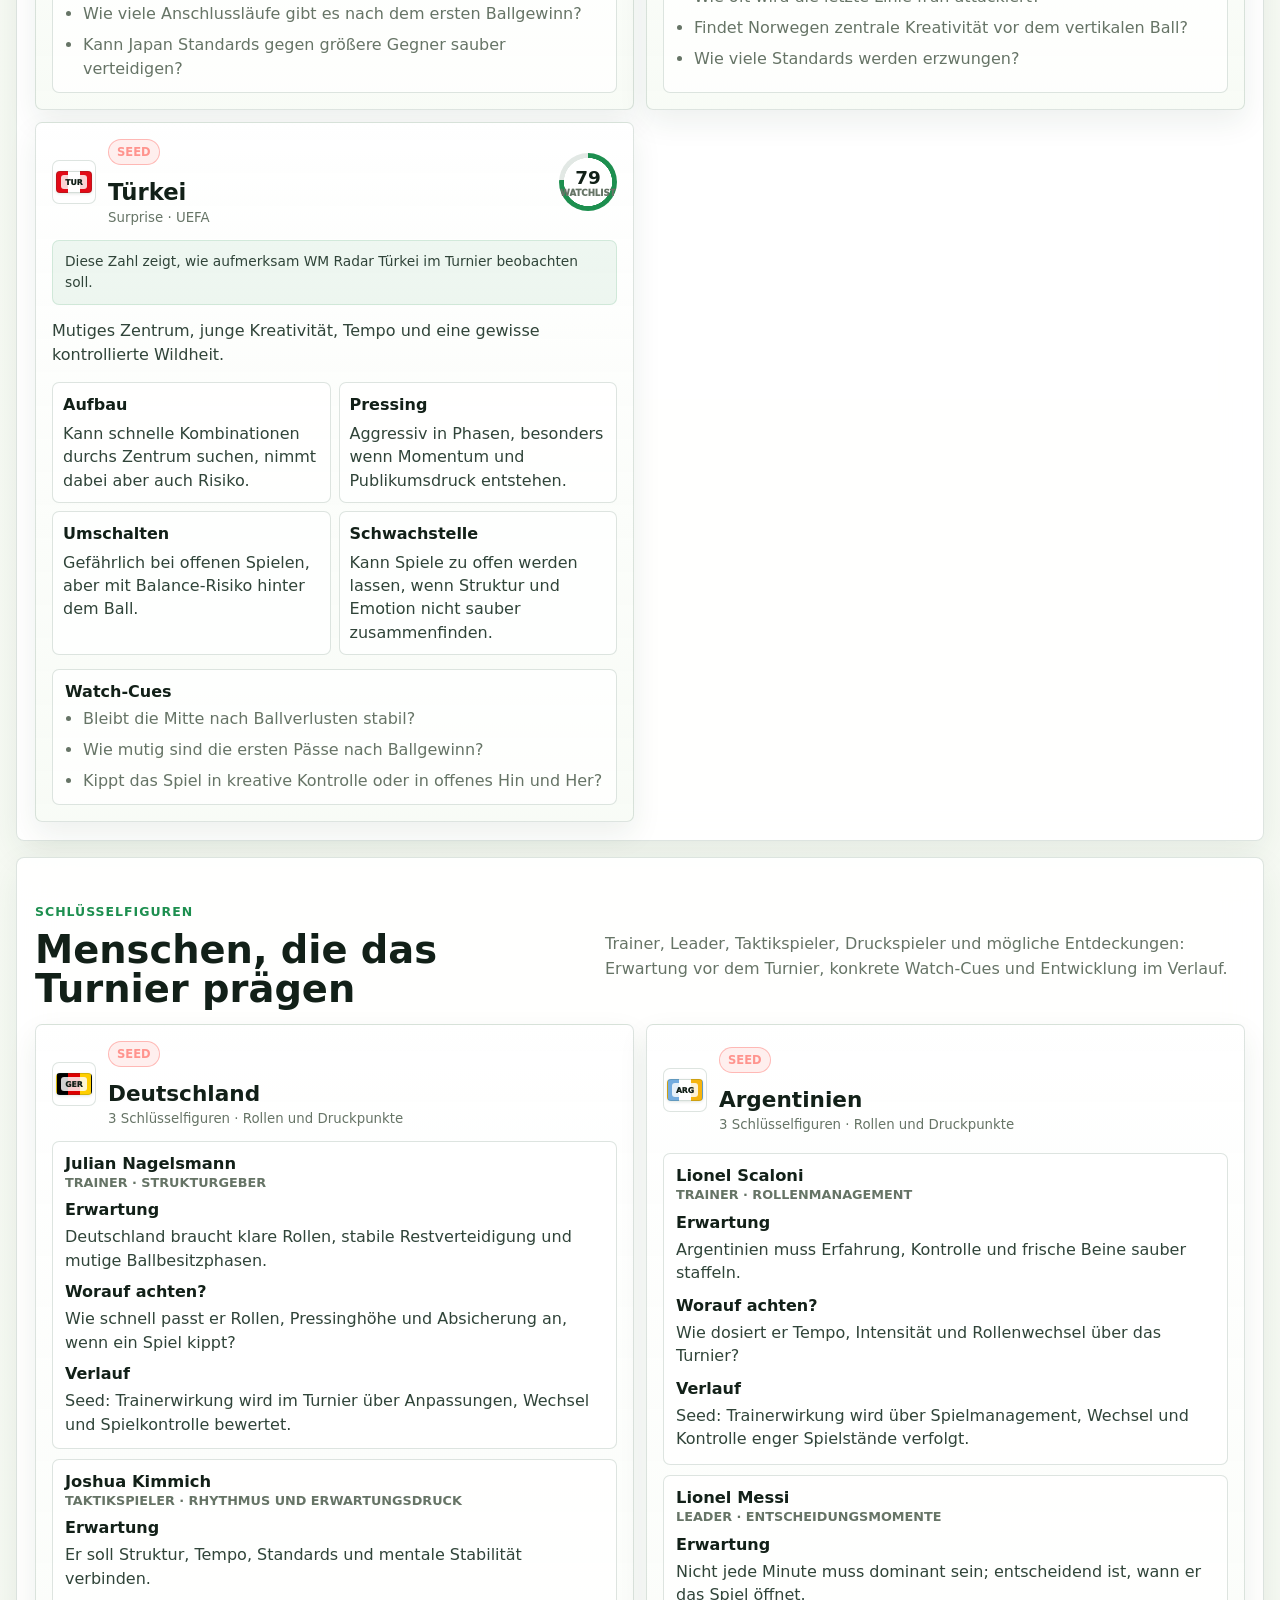
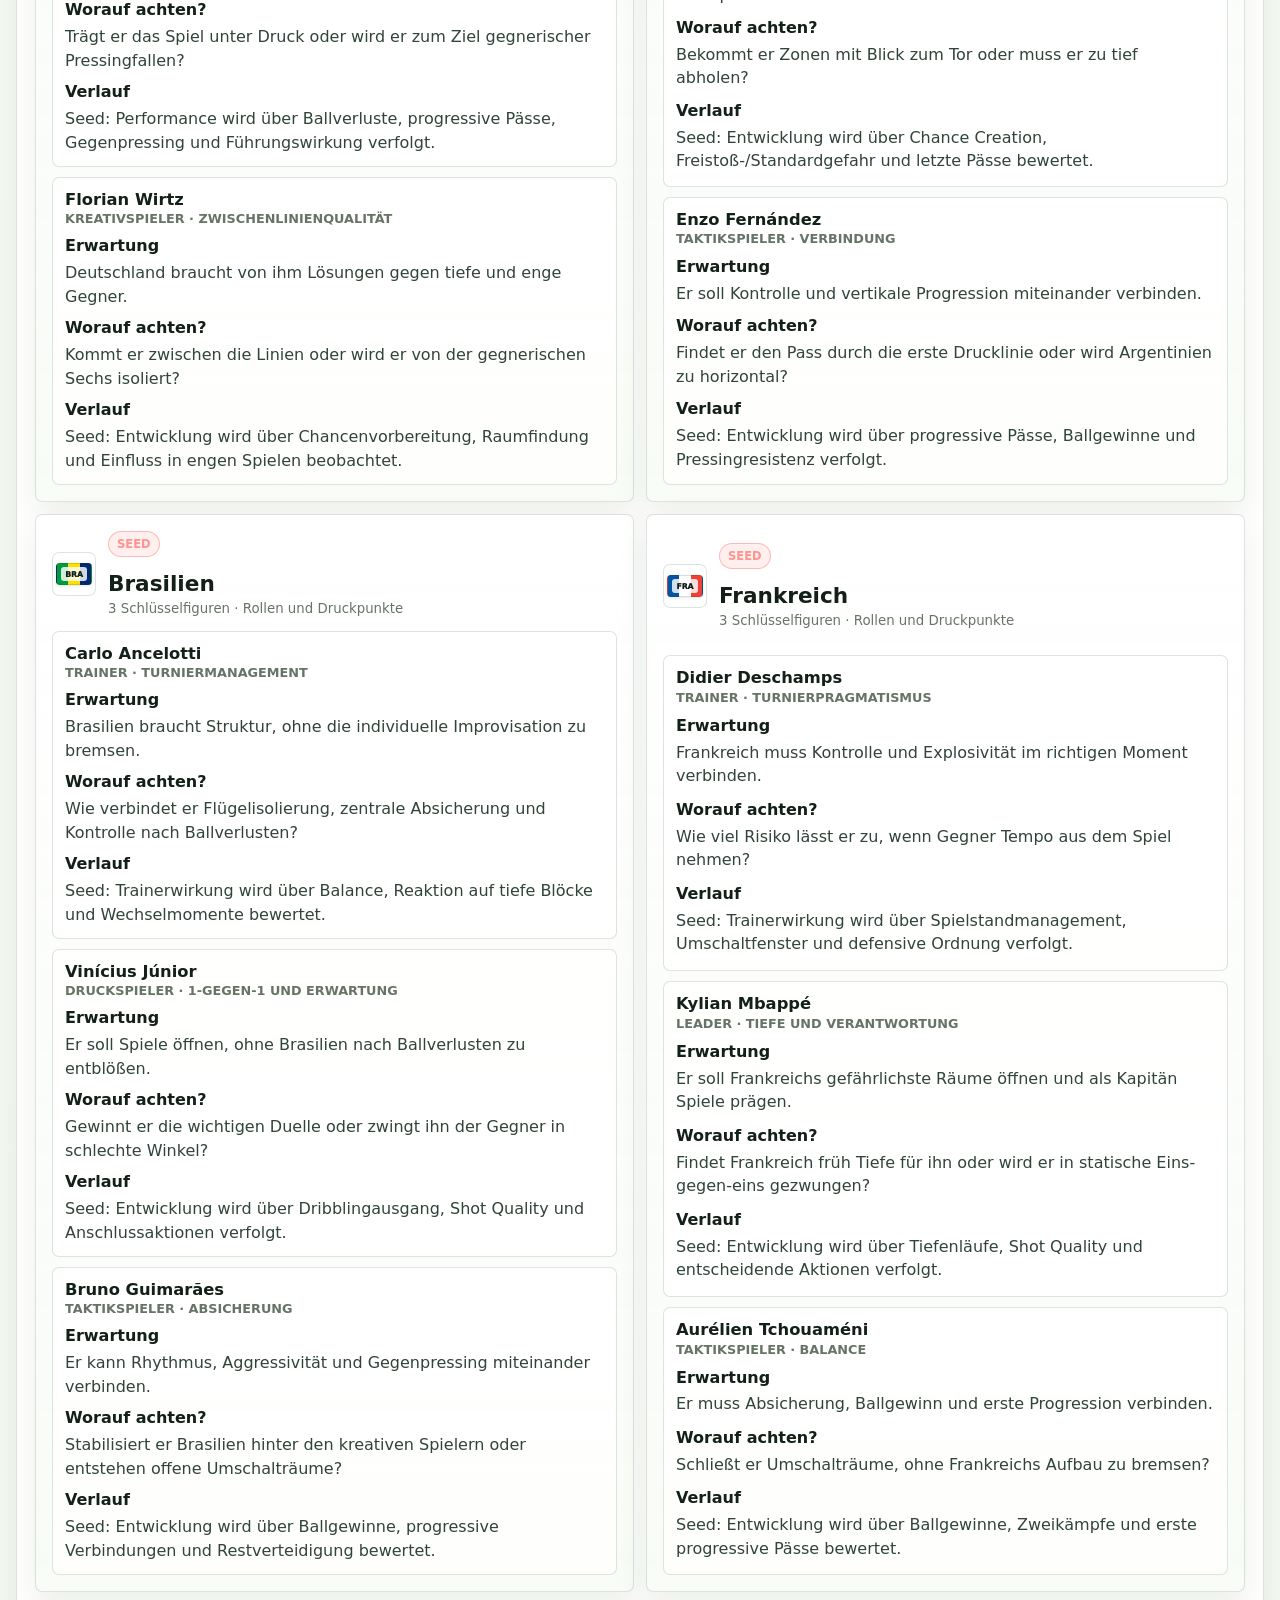
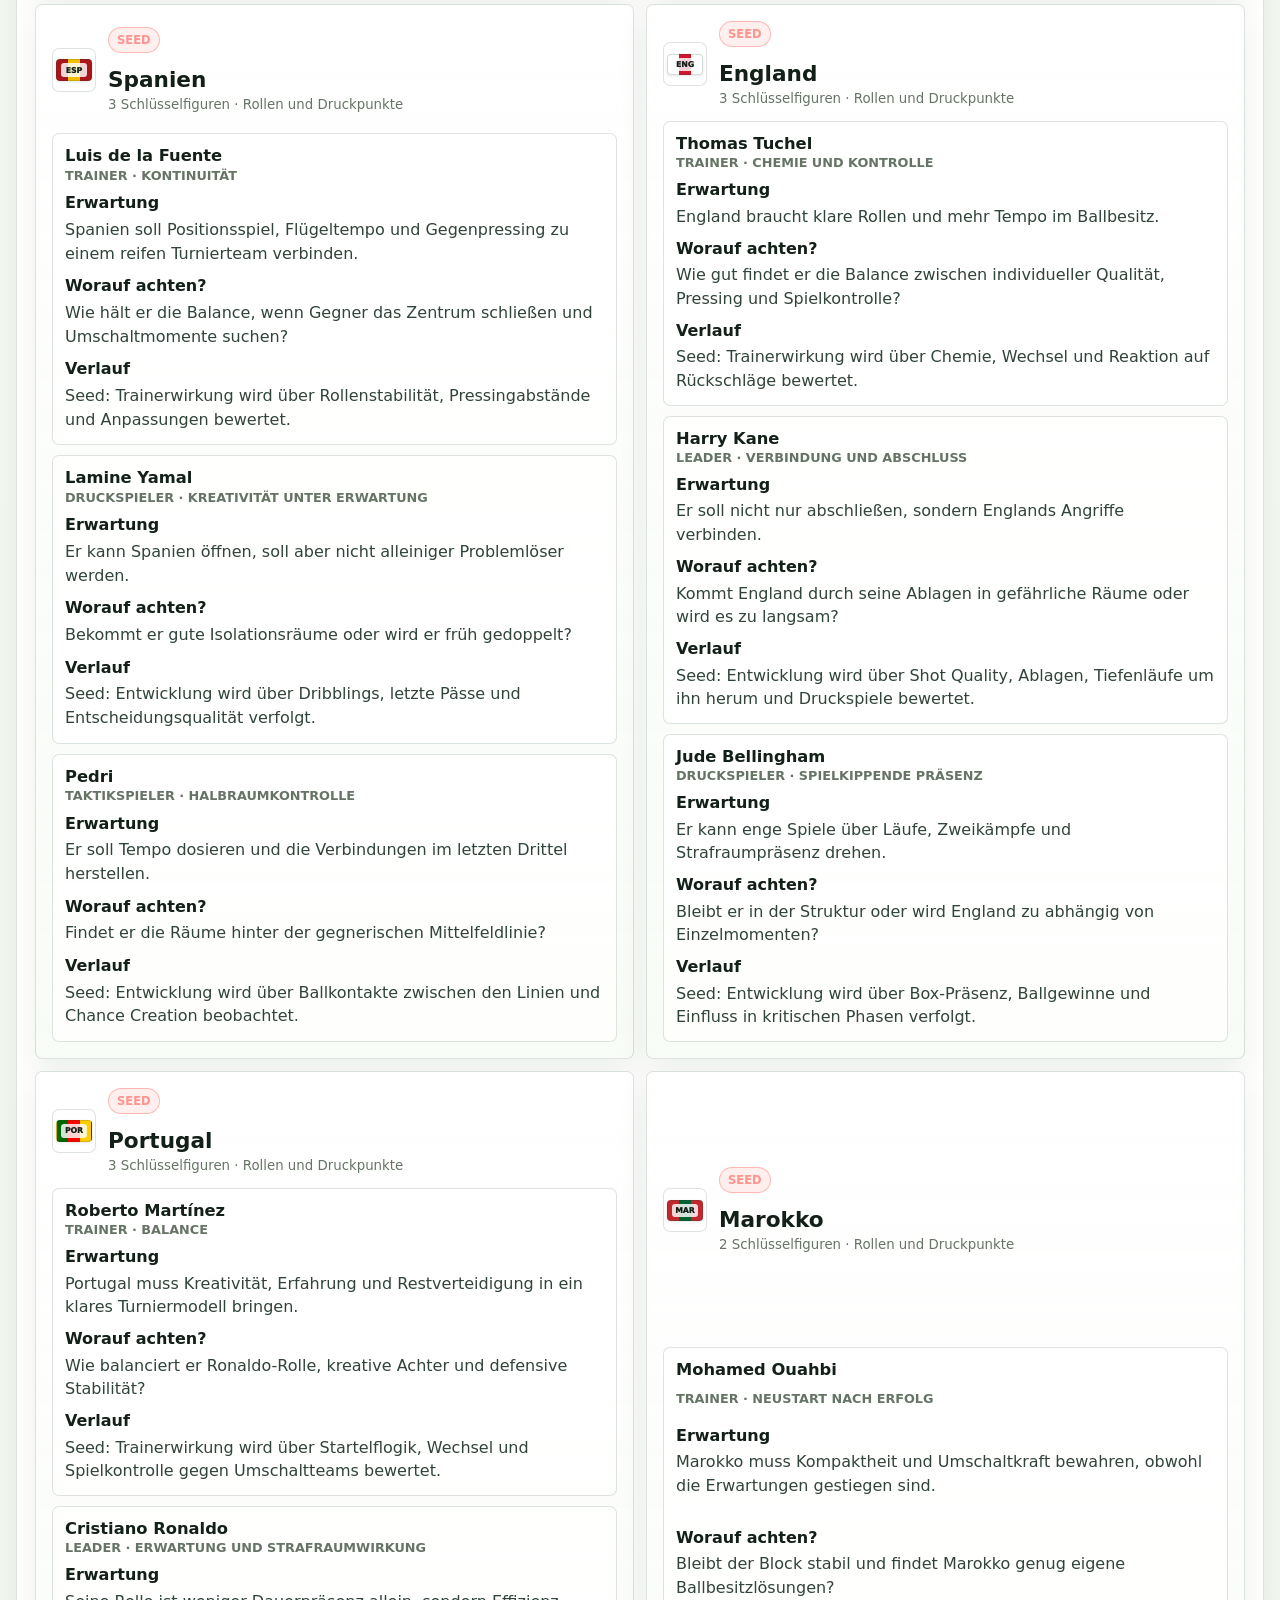
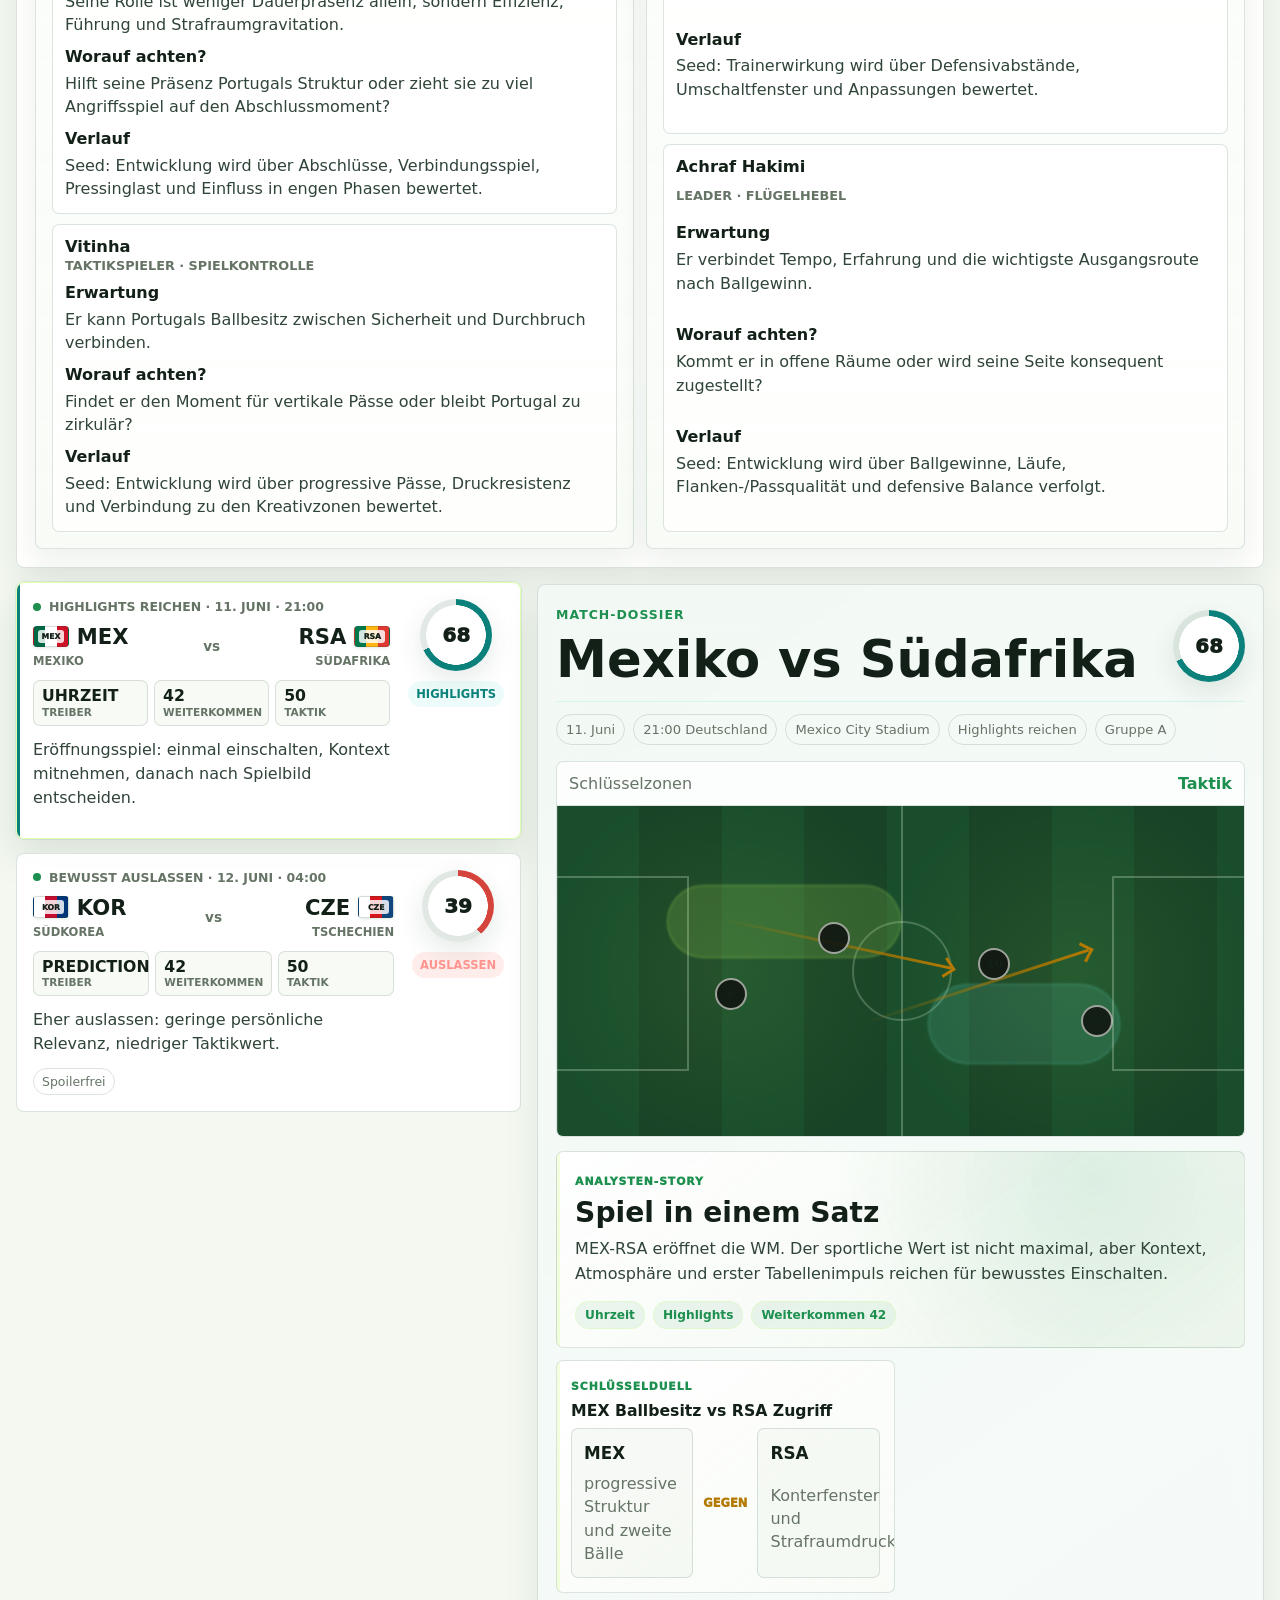
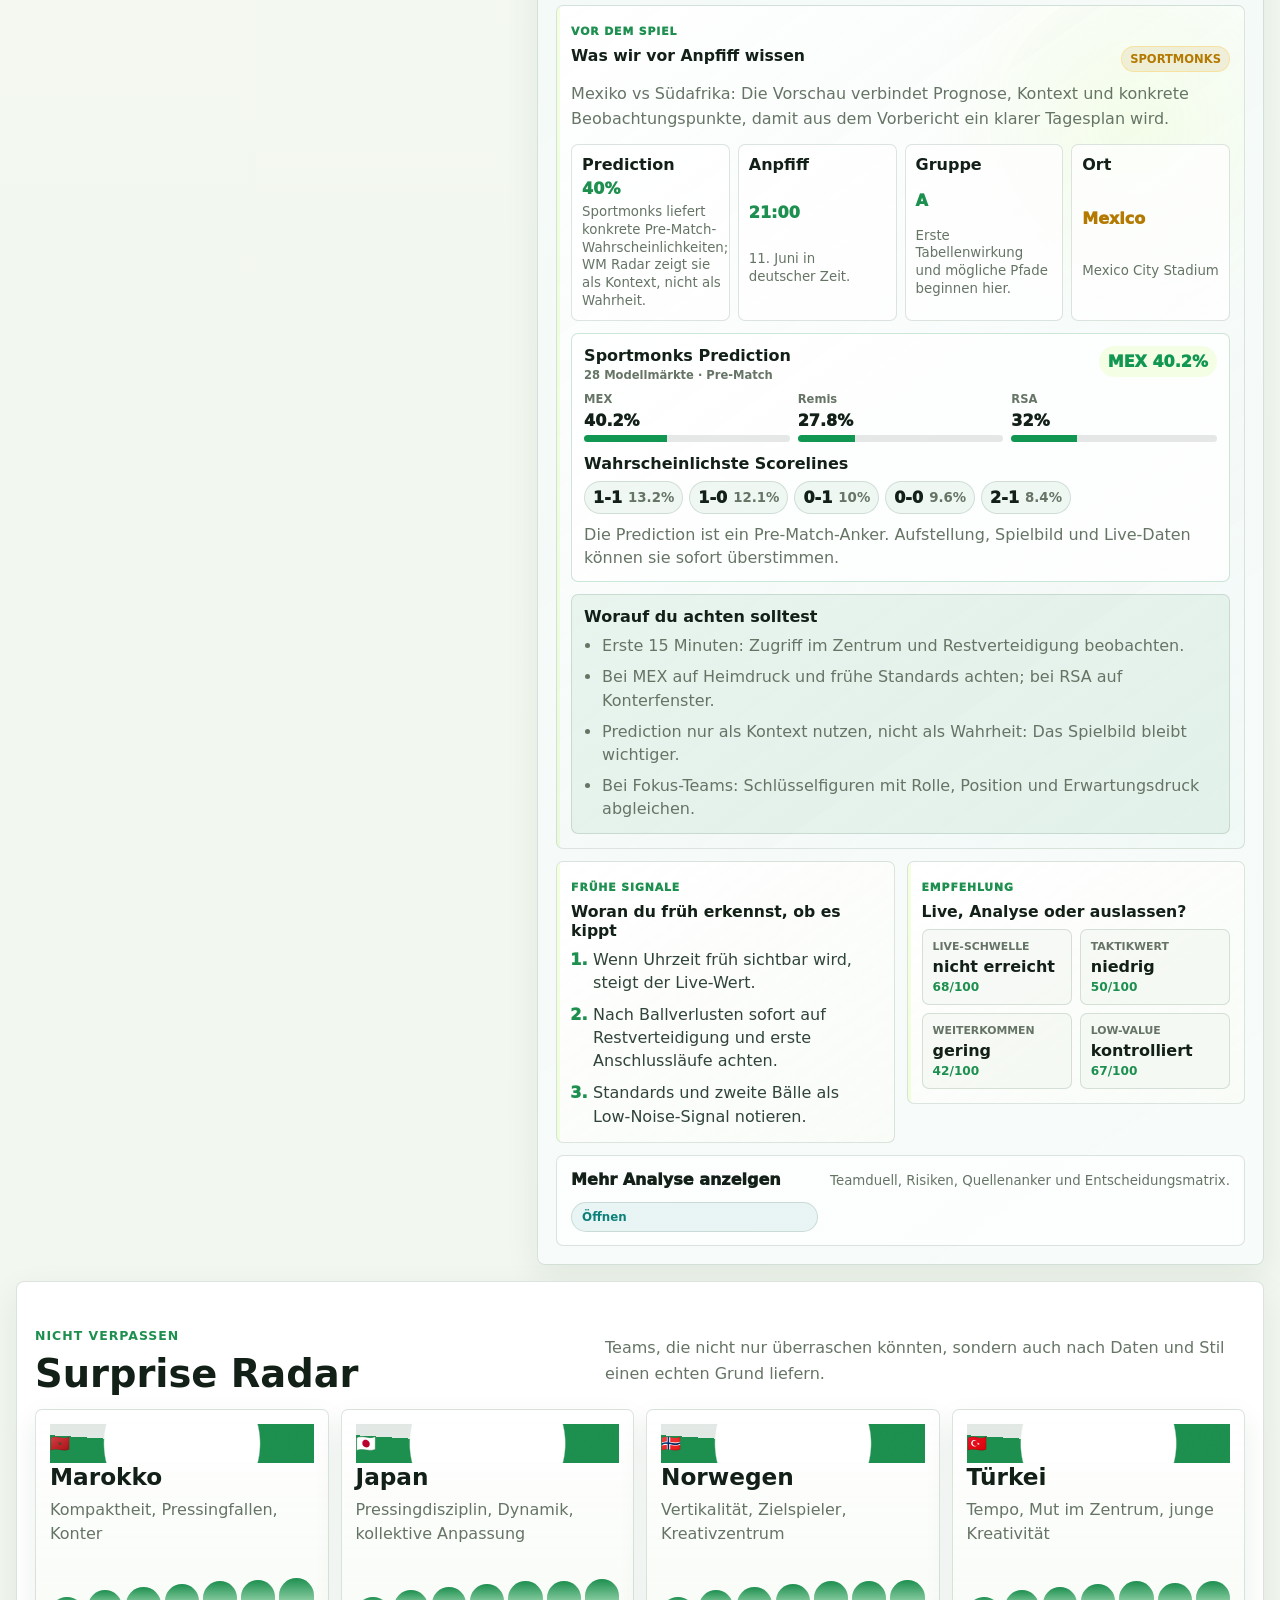
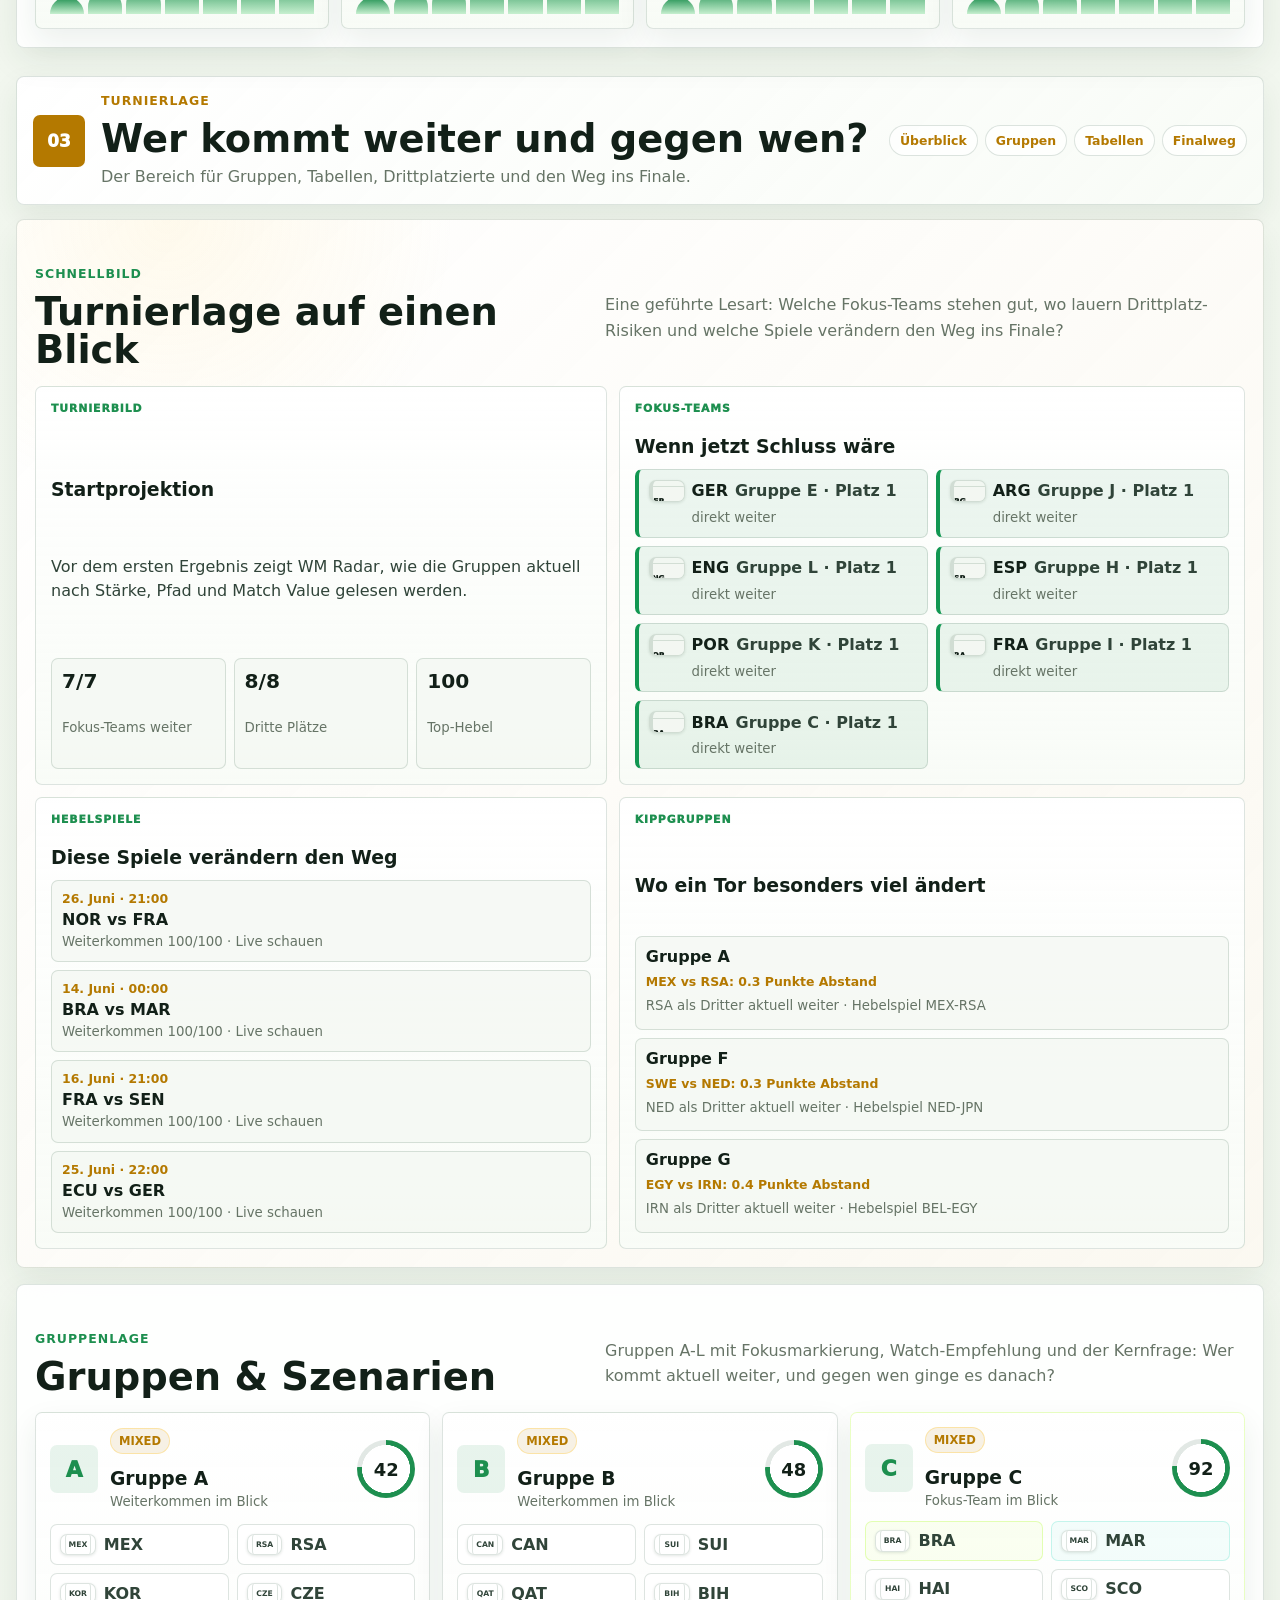
==== commit 3fda84ae: "Reduce opening day UI redundancy" ====
--- a/docs/index.html
+++ b/docs/index.html
@@ -50,7 +50,7 @@
             </p>
 
             <div class="hero-actions" aria-label="Schnellzugriffe">
-              <a class="primary-action" href="#matches">Heutige Spiele prüfen</a>
+              <a class="primary-action" href="#matches">Heutige Spiele ansehen</a>
               <a class="secondary-action" href="#dossier">Match-Dossier ansehen</a>
             </div>
 
@@ -92,7 +92,7 @@
           <a class="orientation-card today" href="#matches">
             <span>01</span>
             <strong>Heute</strong>
-            <small>Was jetzt zählt, was warten kann, was du skippen darfst.</small>
+            <small>Der direkte Spieltagsplan ohne Umwege.</small>
           </a>
           <a class="orientation-card games" href="#games">
             <span>02</span>
@@ -110,7 +110,7 @@
           <div>
             <p class="eyebrow">Heute priorisieren</p>
             <h2 id="matchesTitle">Was heute zählt</h2>
-            <p>Der kurze Tagesplan: live schauen, später verstehen, Highlights reichen oder bewusst auslassen.</p>
+            <p>Der kurze Tagesplan: was läuft, wann es losgeht und worauf du achten solltest.</p>
           </div>
           <div class="date-chip" id="activeDateChip">
             <span>Heute</span>
@@ -122,7 +122,7 @@
           <div class="command-hero">
             <p class="eyebrow">Tagesbriefing</p>
             <h2 id="commandCenterTitle">Dein Matchday in drei Entscheidungen</h2>
-            <p class="section-note">Live schauen, später verstehen, bewusst auslassen: der Tagesstart ohne Tabellenrauschen.</p>
+            <p class="section-note">Anpfiff, Empfehlung und Beobachtungspunkte auf einen Blick.</p>
             <p id="dailyBriefingText">Briefing wird geladen.</p>
             <div class="command-metrics" id="commandMetrics"></div>
           </div>
@@ -184,7 +184,7 @@
           <section class="score-lab" aria-labelledby="scoreLabTitle">
             <div>
               <p class="eyebrow">Deine Gewichtung</p>
-              <h2 id="scoreLabTitle">Warum diese Empfehlung?</h2>
+              <h2 id="scoreLabTitle">Feinjustierung</h2>
               <p id="scoreExplainer">
                 Der Spielwert priorisiert, was du live sehen solltest: sportliche Bedeutung, Taktikwert,
                 Attraktivität, Fokus-Team-Bezug, Surprise-Potenzial und Uhrzeit.
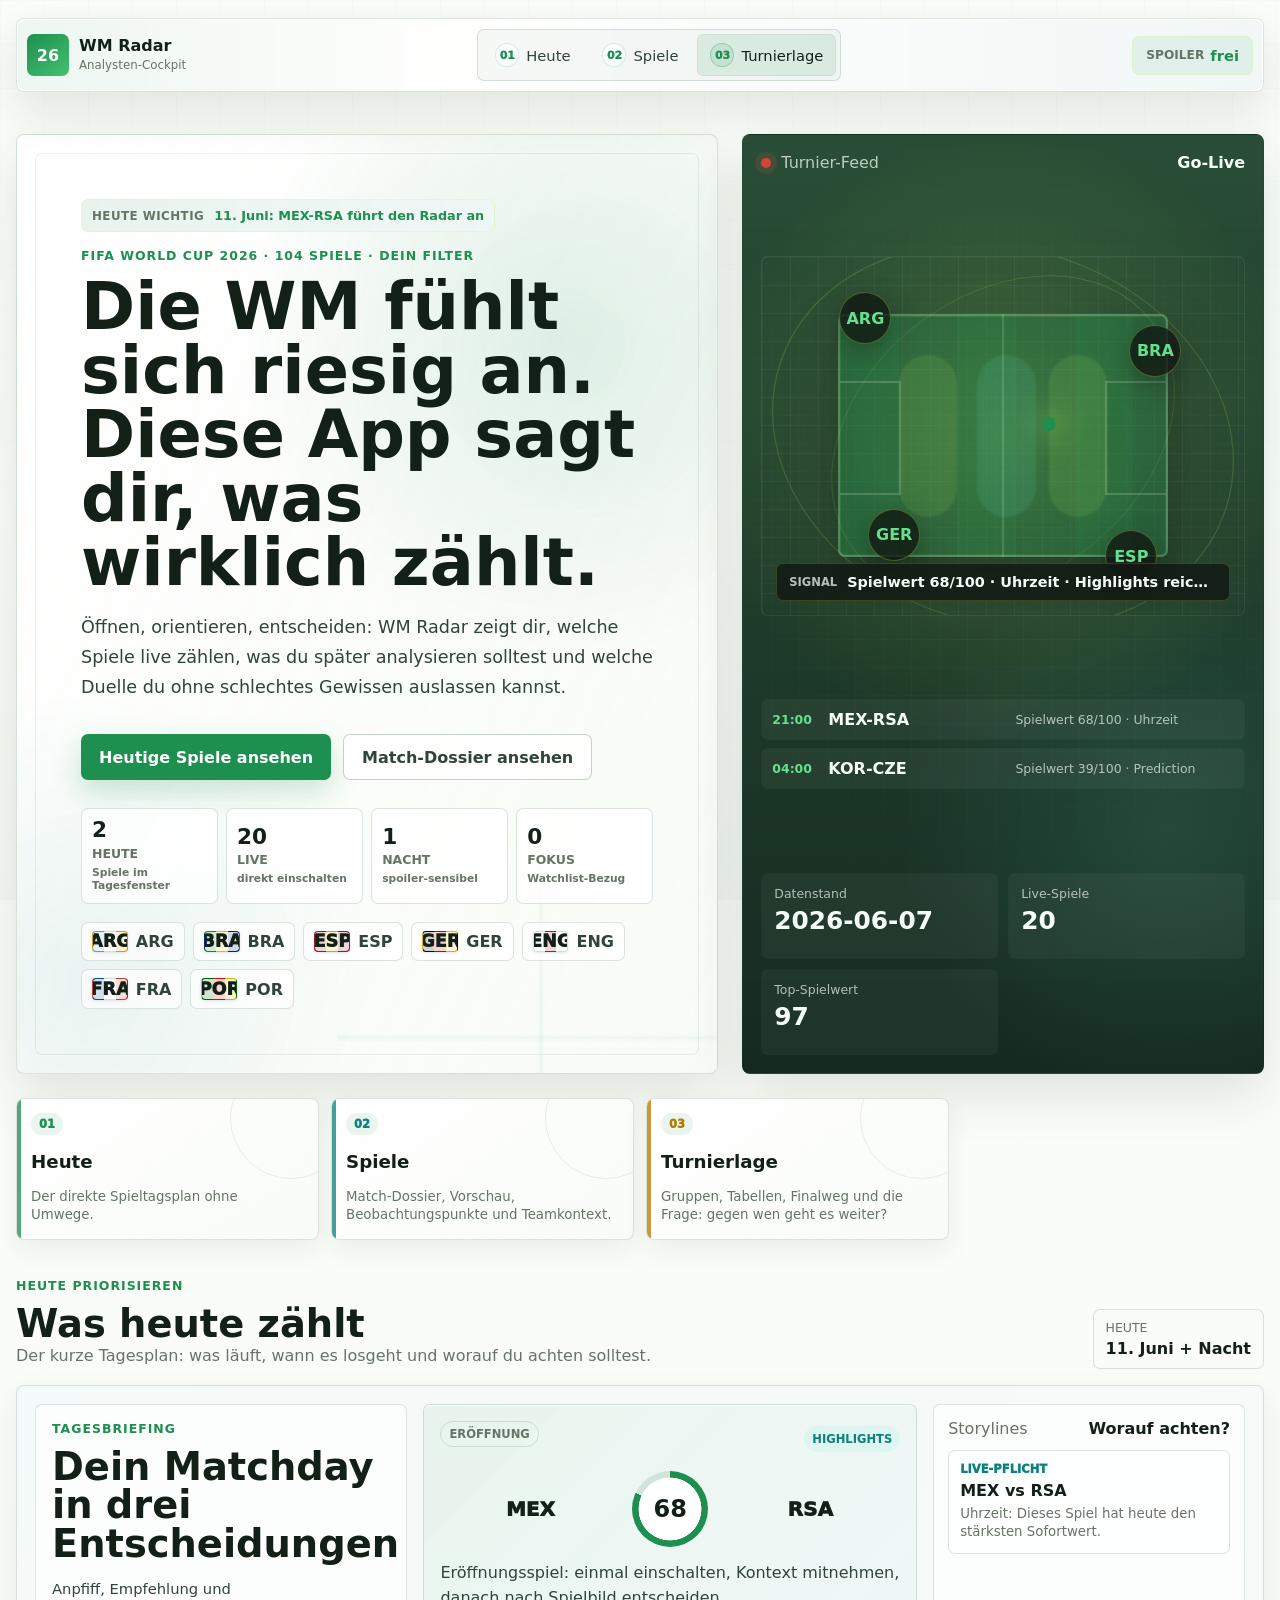
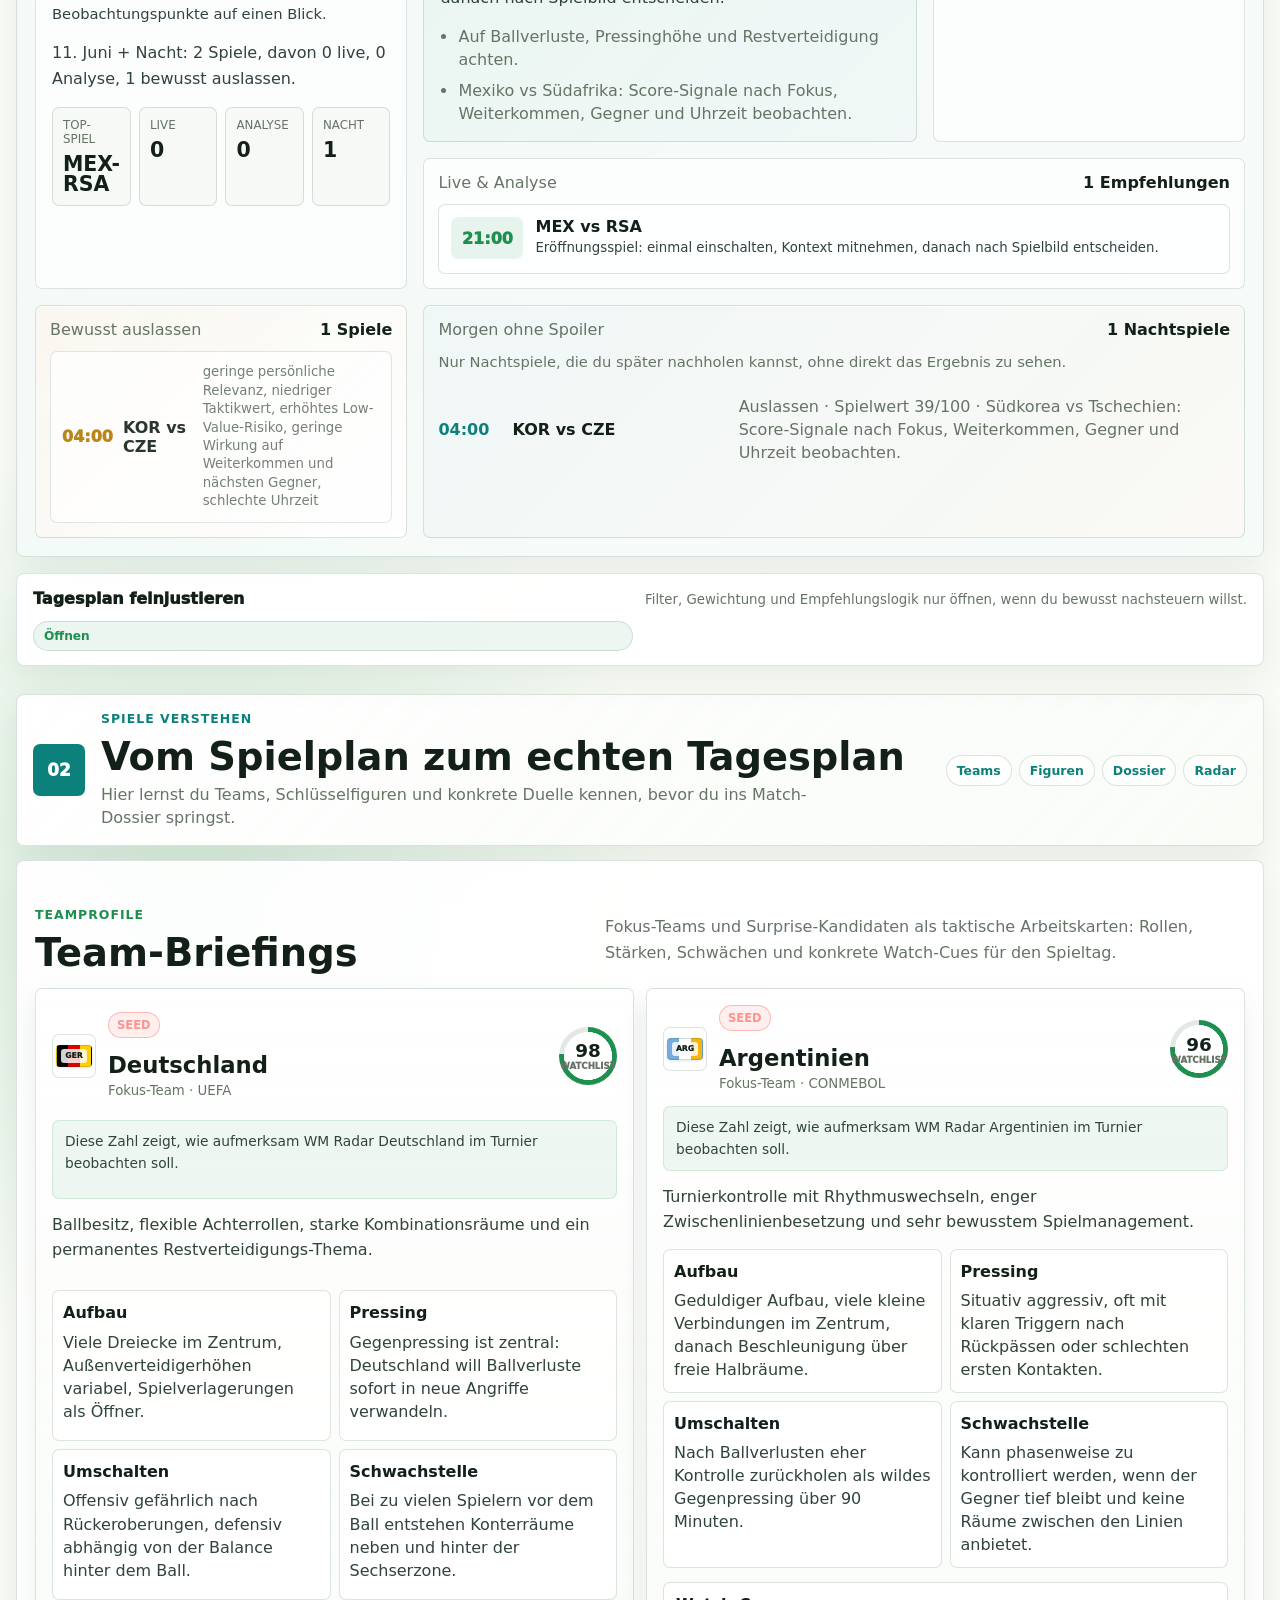
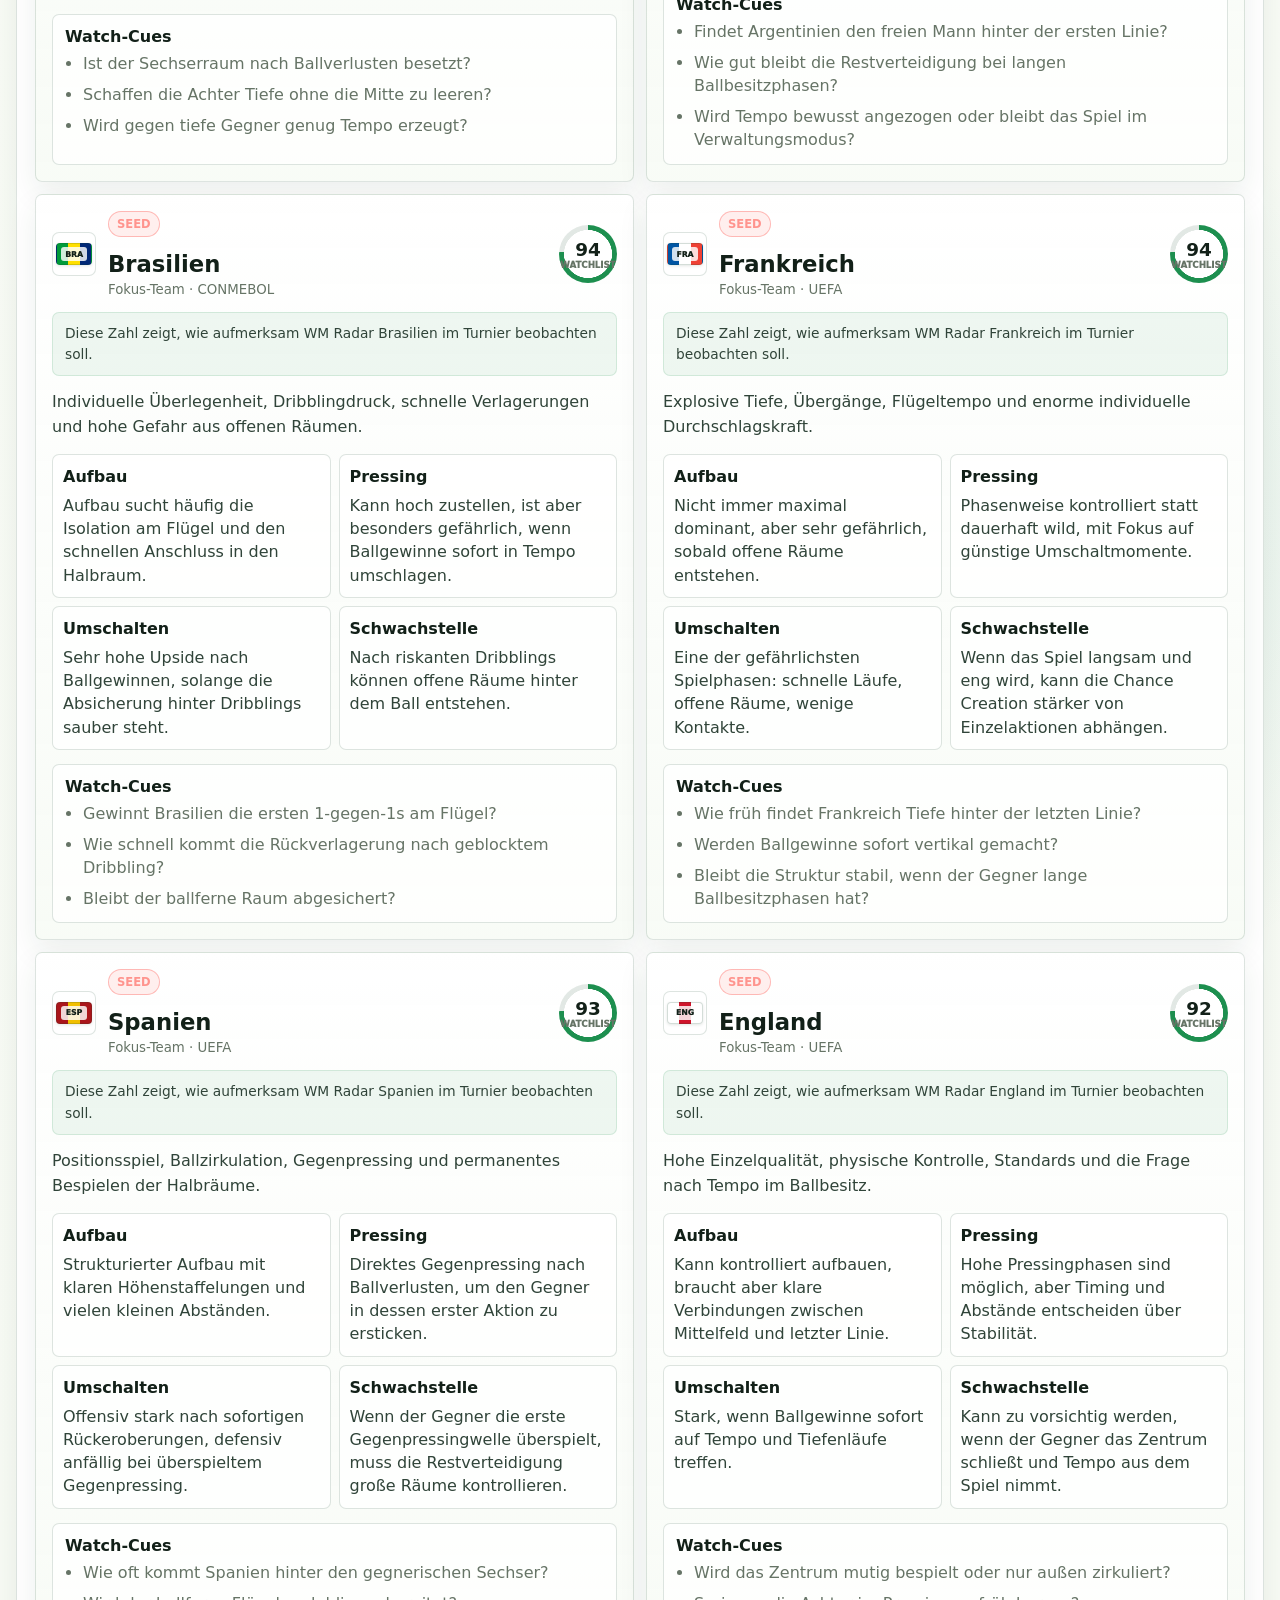
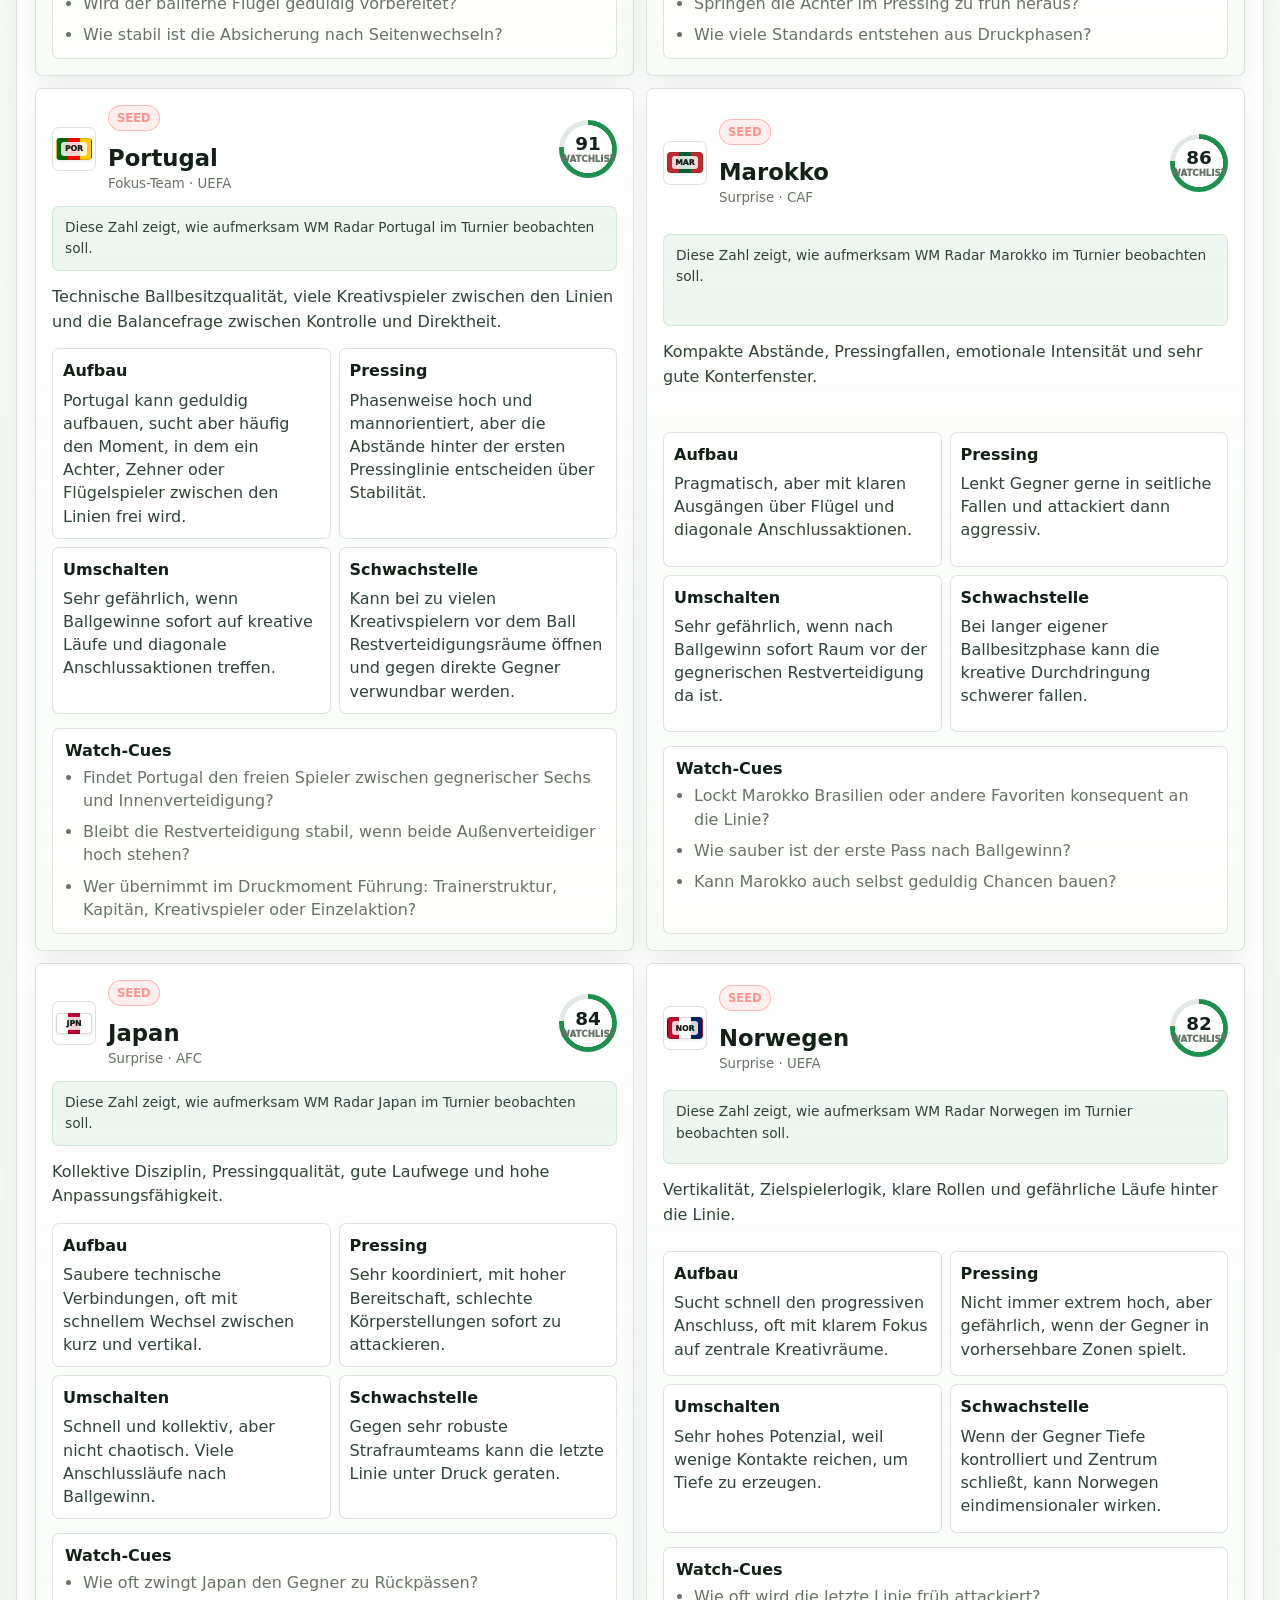
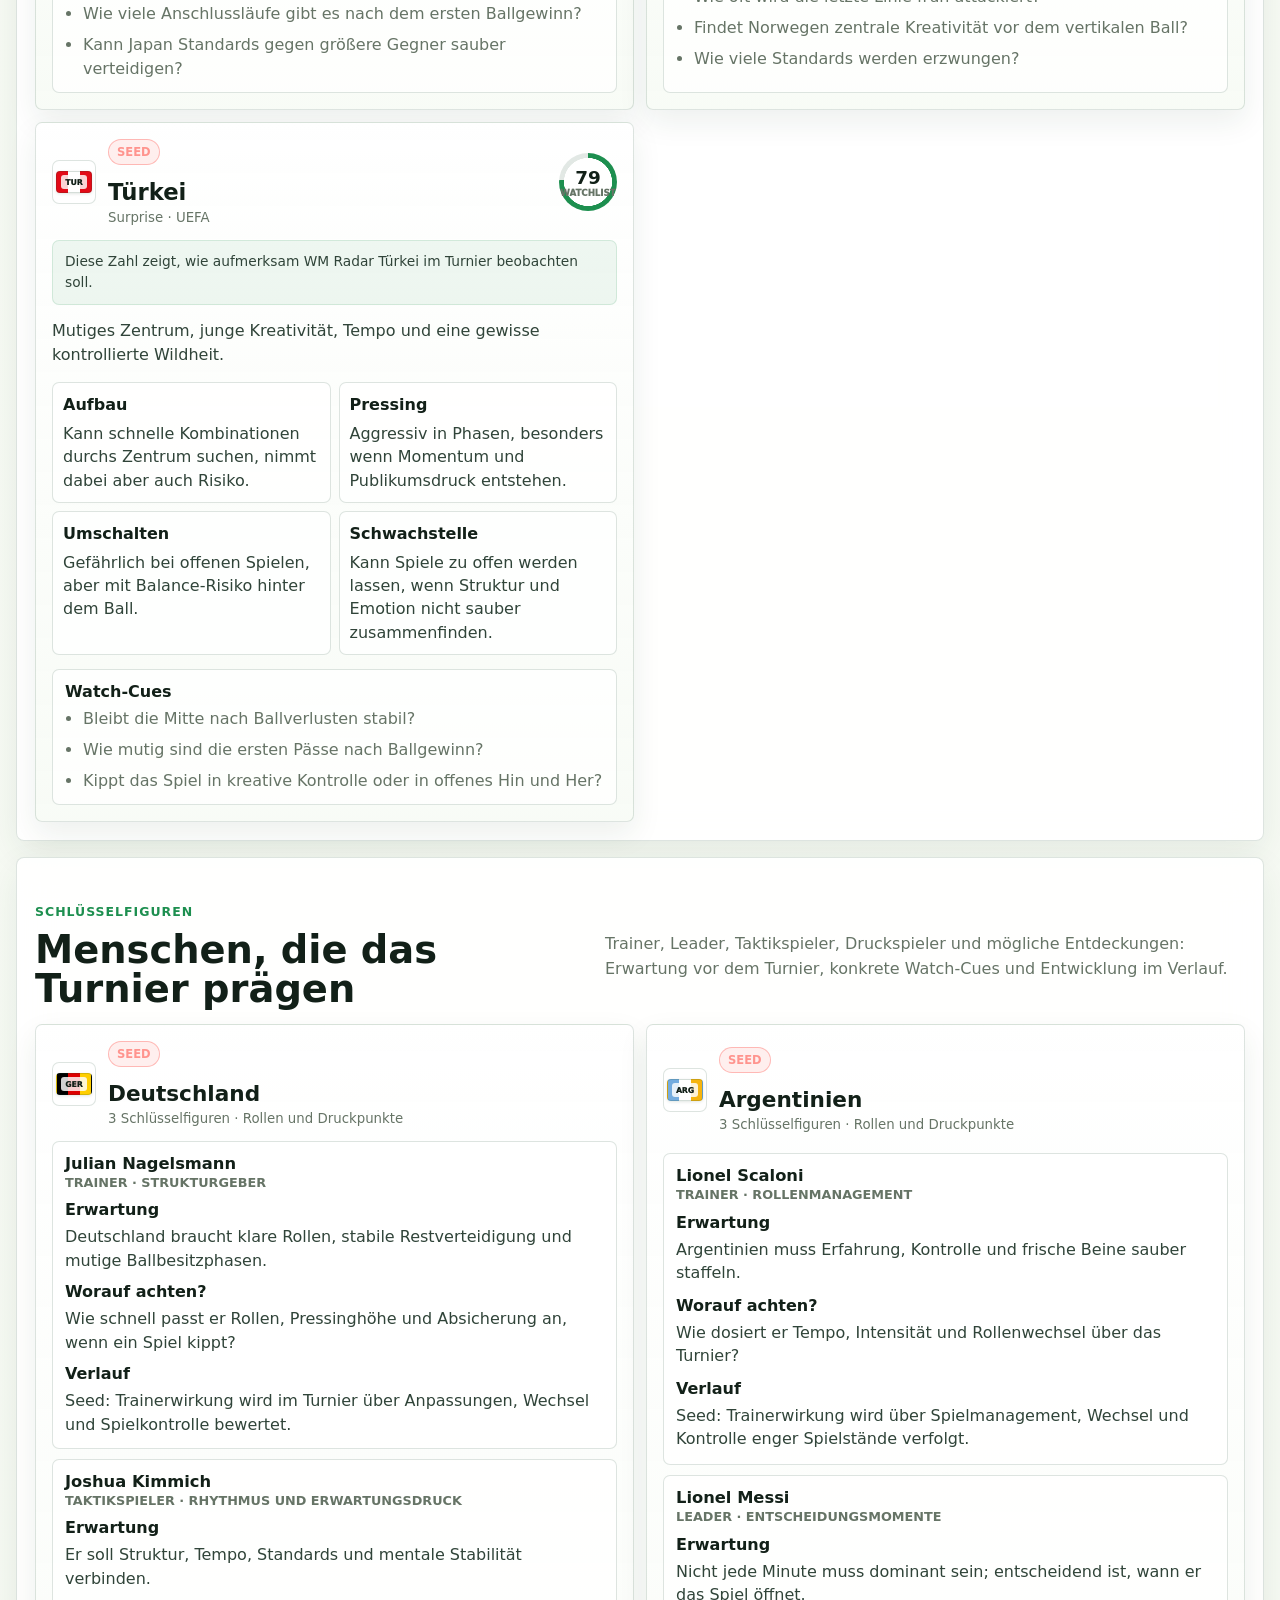
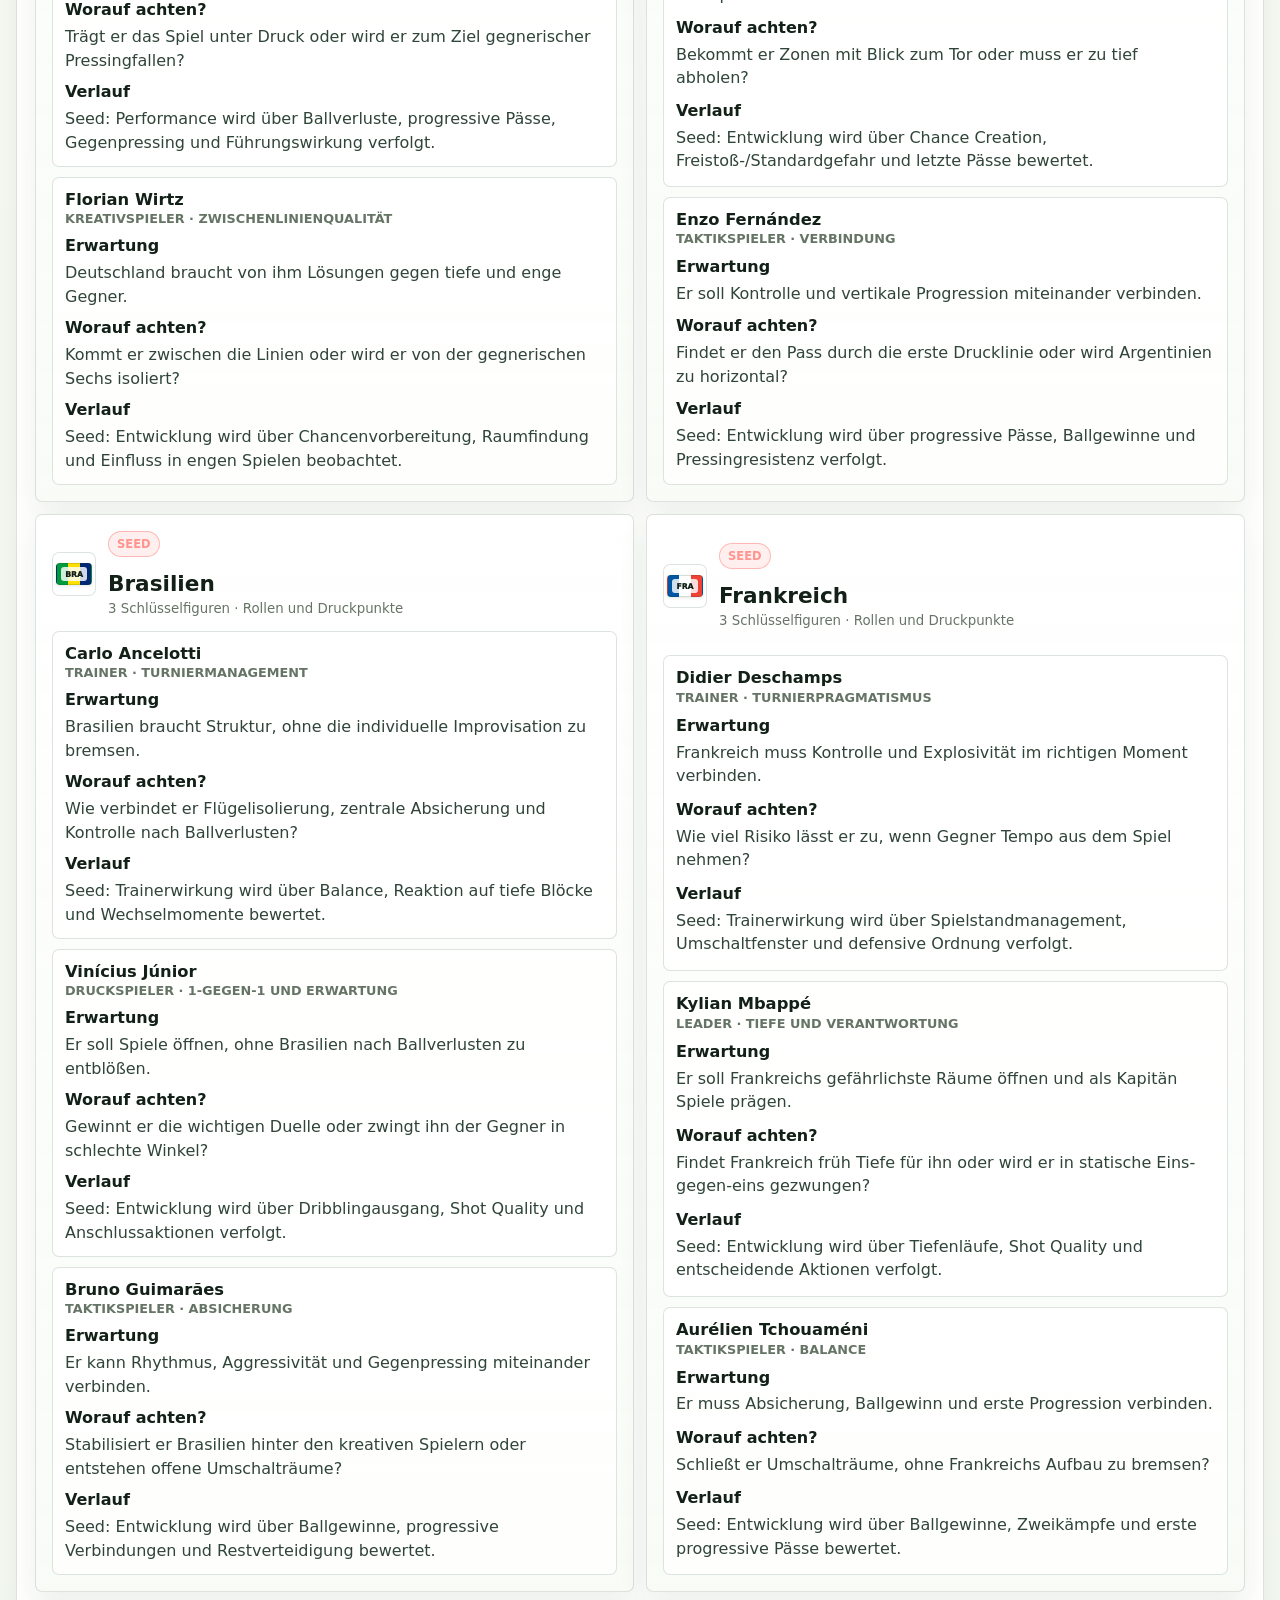
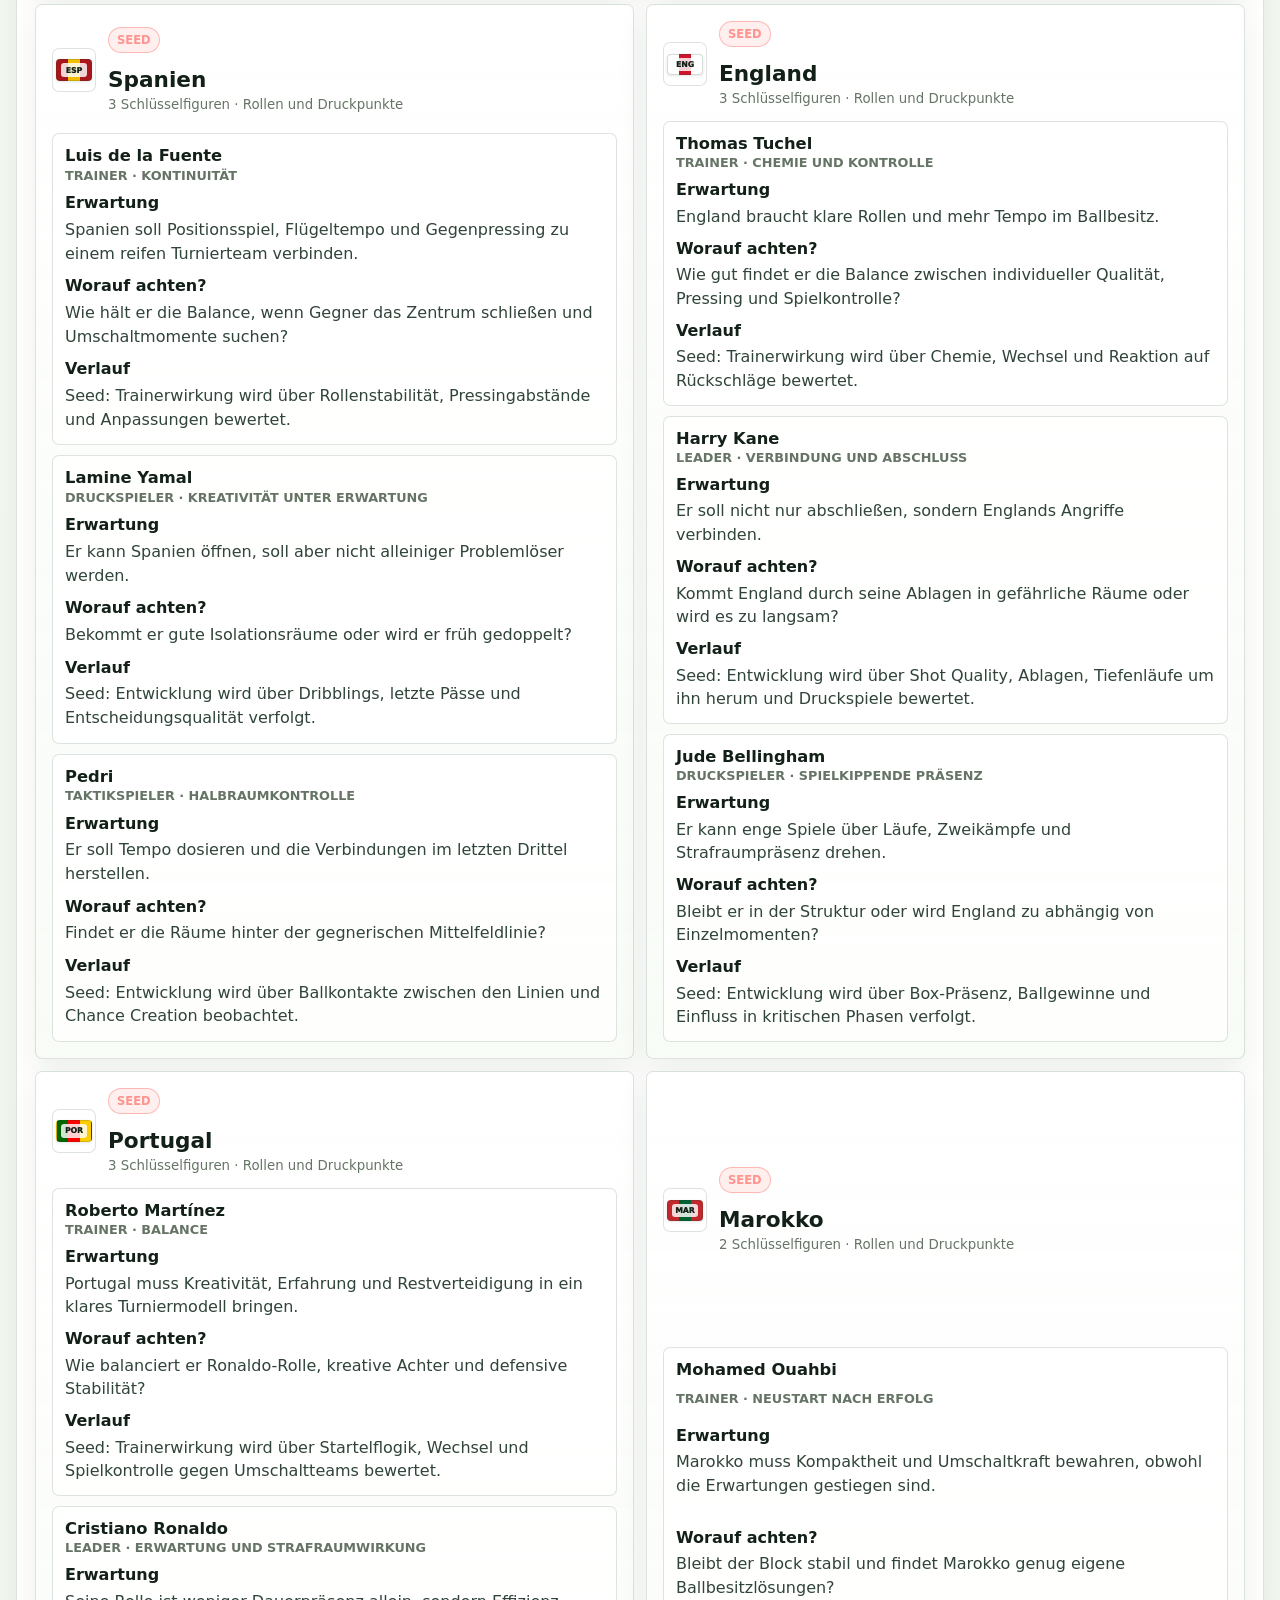
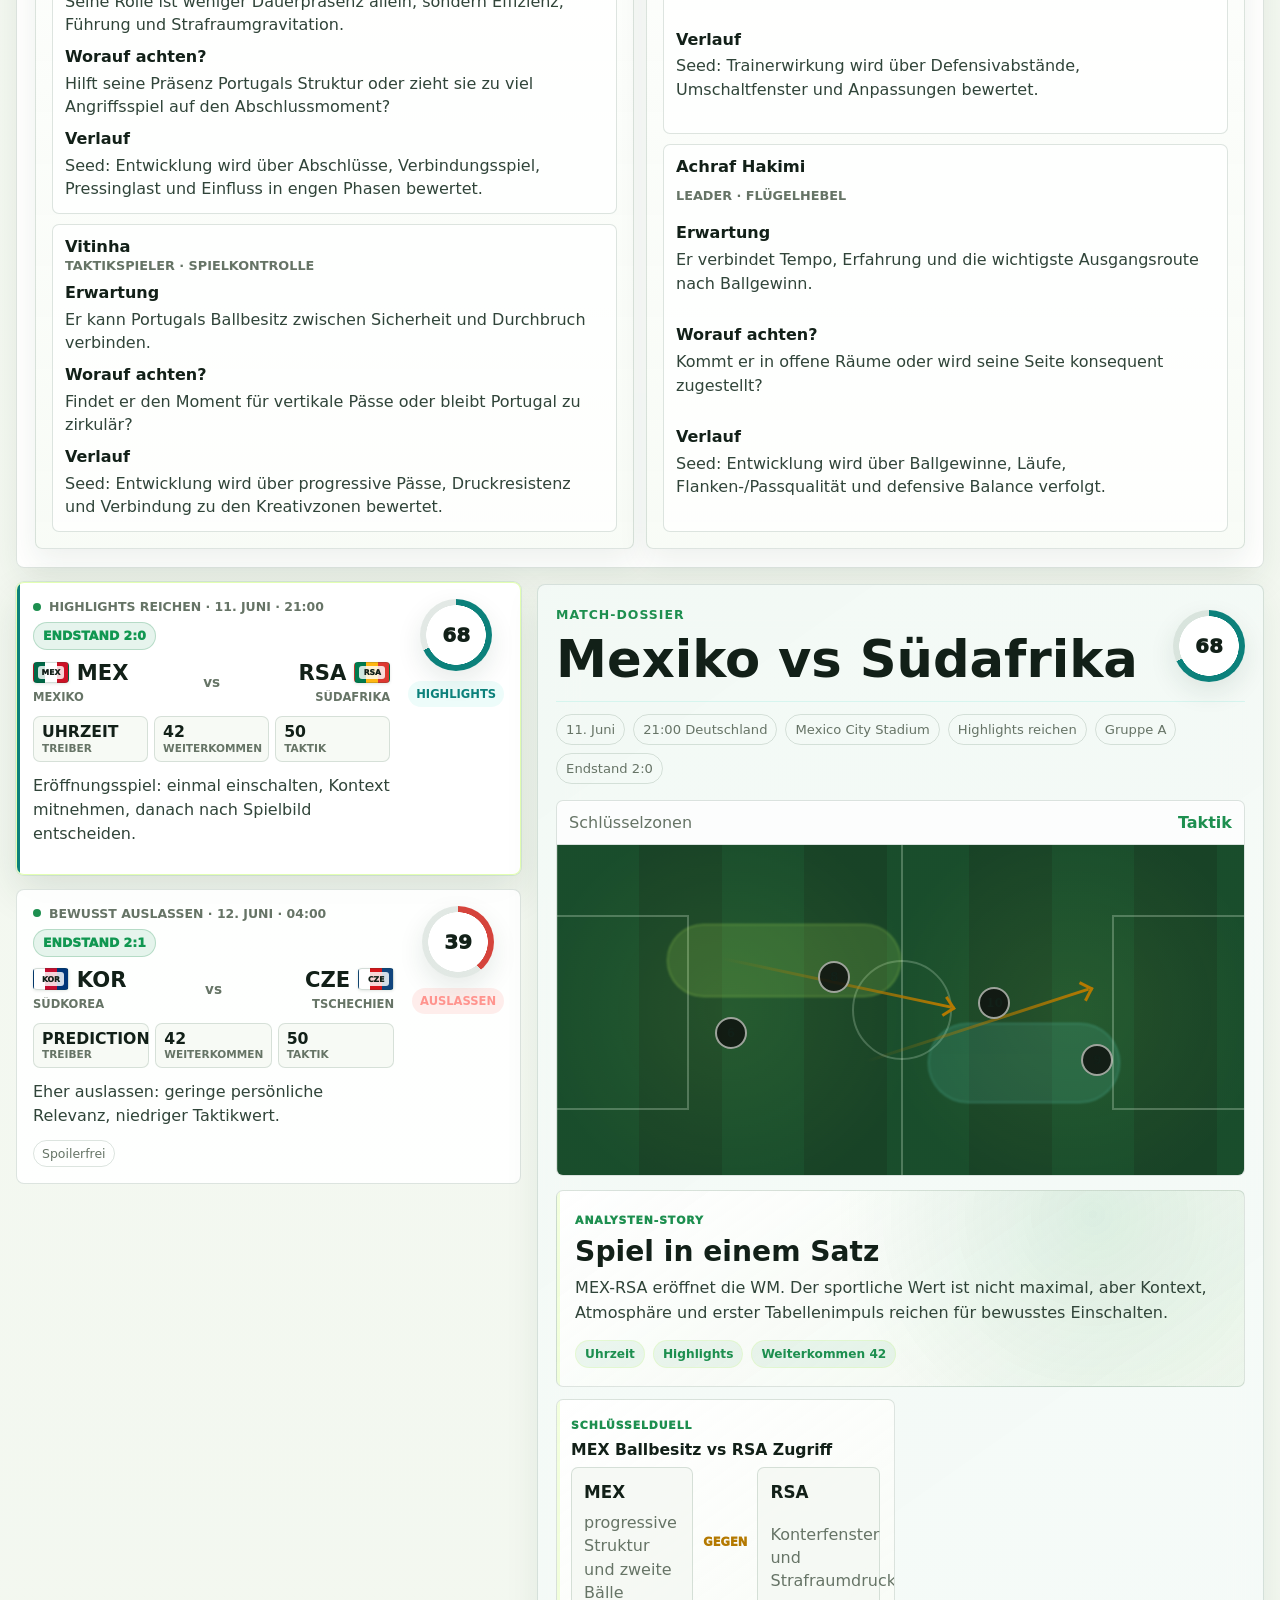
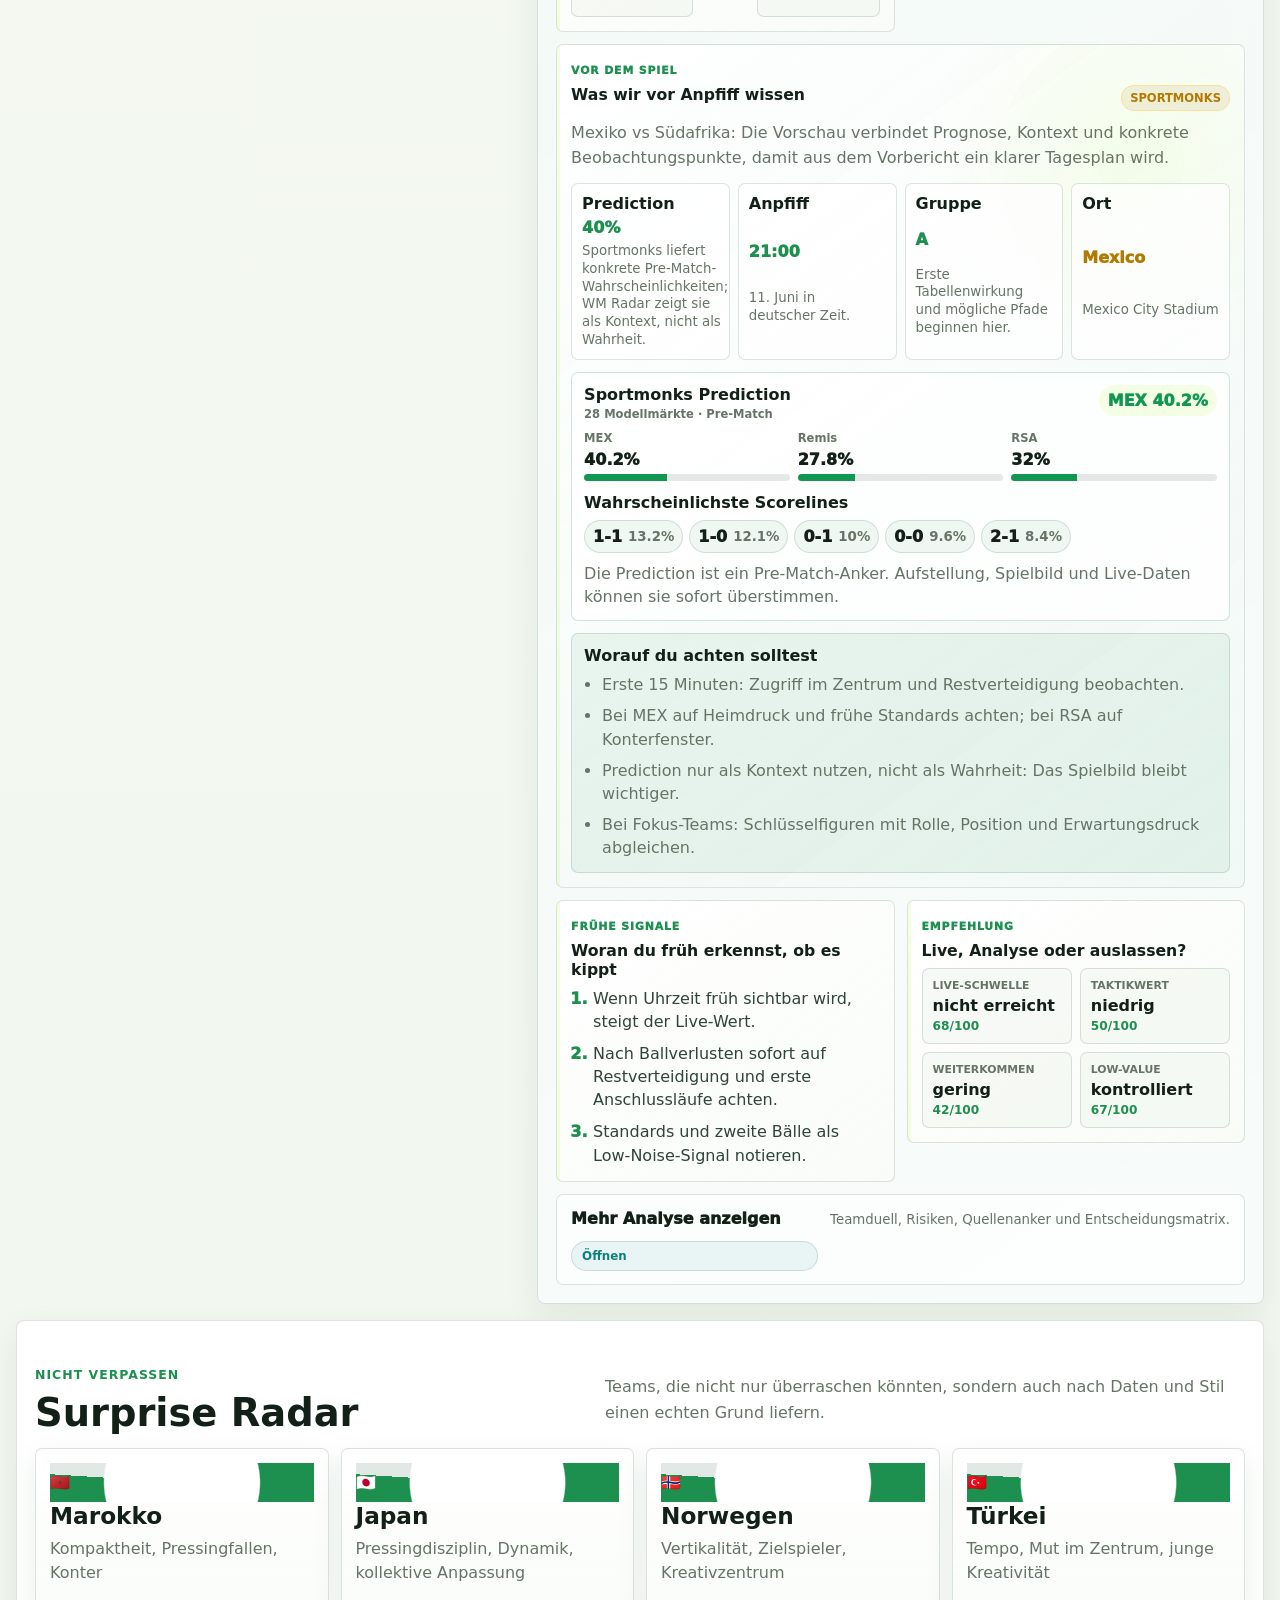
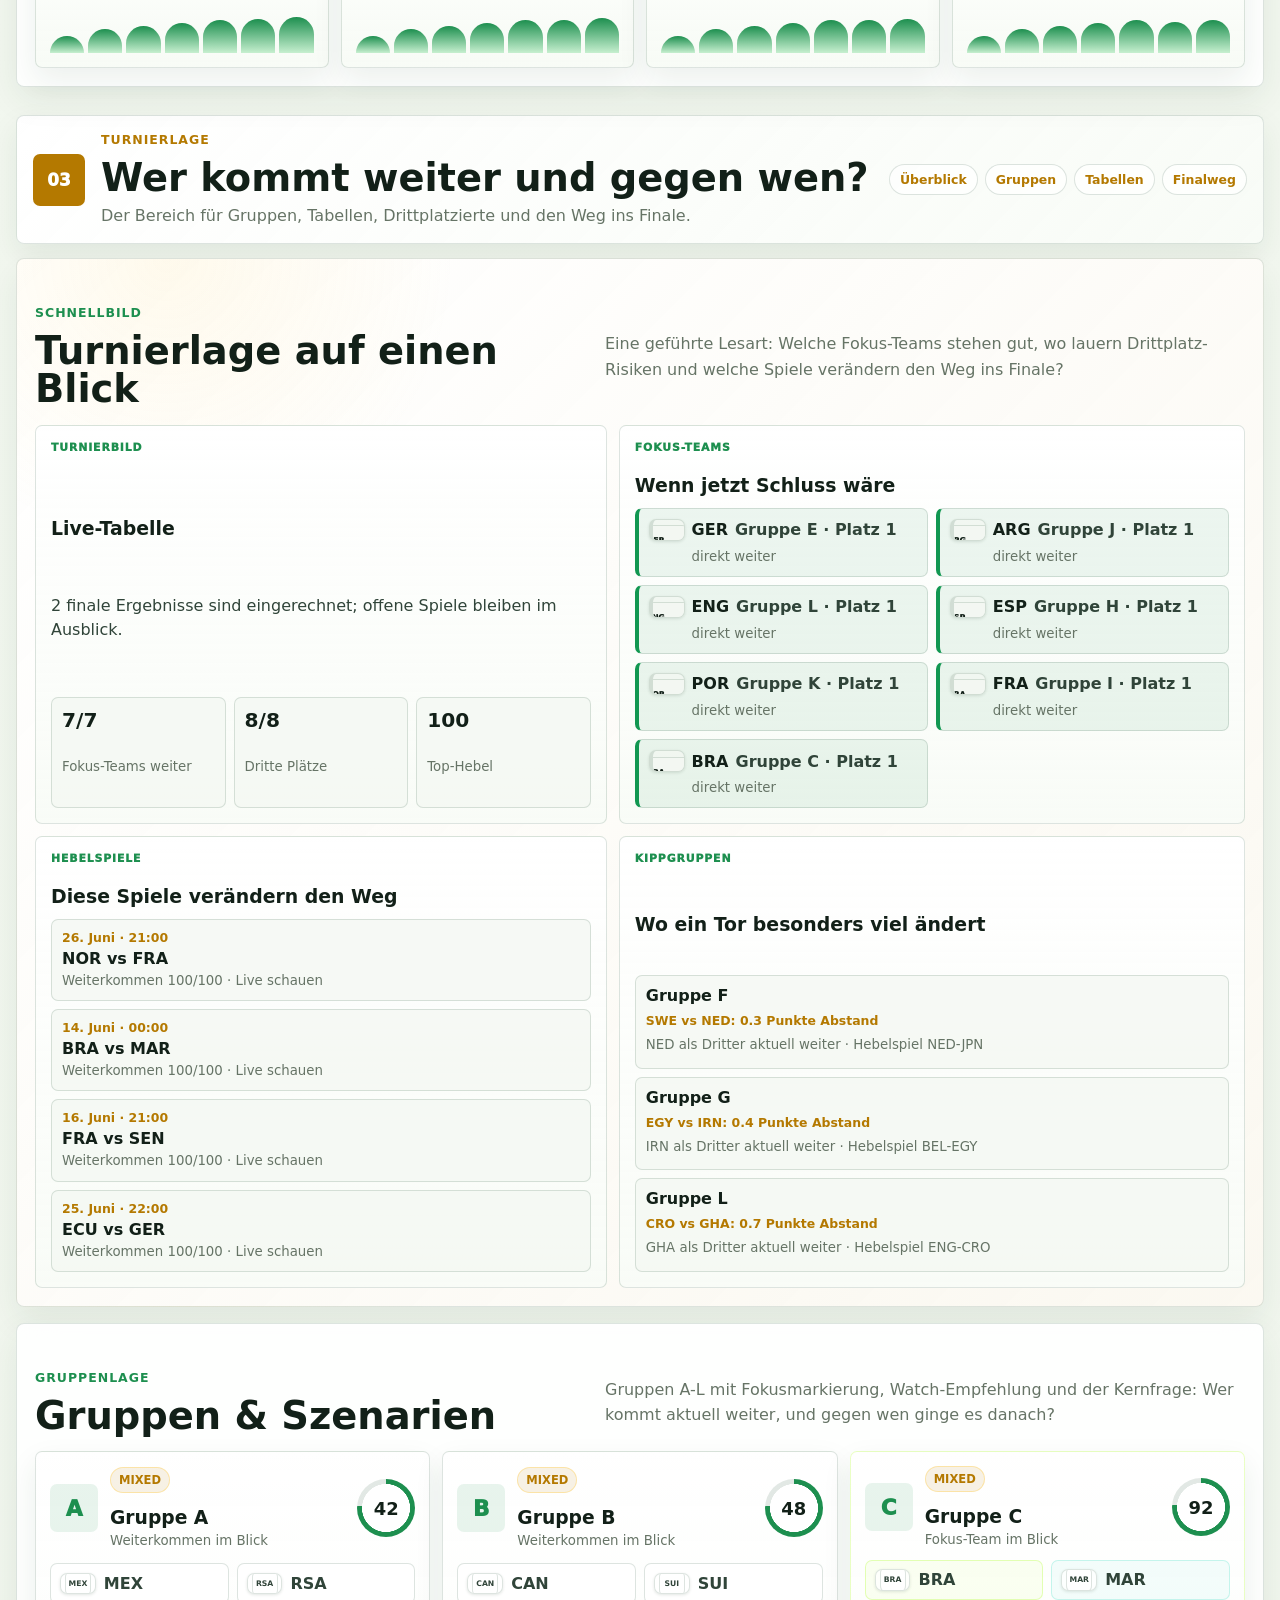
==== commit eaafadfb: "Show synced opening results" ====
--- a/docs/index.html
+++ b/docs/index.html
@@ -10,7 +10,7 @@
     <meta name="theme-color" content="#f4f8f2" />
     <title>WM Radar 26</title>
     <link rel="manifest" href="./manifest.json" />
-    <link rel="stylesheet" href="./styles.css" />
+    <link rel="stylesheet" href="./styles.css?v=20260612-results" />
   </head>
   <body>
     <div class="app-shell">
@@ -367,7 +367,7 @@
       </main>
     </div>
 
-    <script src="./data.js" defer></script>
-    <script src="./app.js" defer></script>
+    <script src="./data.js?v=20260612-results" defer></script>
+    <script src="./app.js?v=20260612-results" defer></script>
   </body>
 </html>
--- a/docs/styles.css
+++ b/docs/styles.css
@@ -1634,6 +1634,29 @@
   font-size: 0.78rem;
   font-weight: 800;
   text-transform: uppercase;
+}
+
+.result-badge {
+  display: inline-flex;
+  align-items: center;
+  width: max-content;
+  max-width: 100%;
+  min-height: 28px;
+  padding: 5px 9px;
+  border: 1px solid rgba(29, 143, 79, 0.24);
+  border-radius: 999px;
+  background: rgba(17, 151, 81, 0.1);
+  color: var(--green);
+  font-size: 0.78rem;
+  font-weight: 950;
+  line-height: 1.15;
+  text-transform: uppercase;
+}
+
+.result-badge.live {
+  border-color: rgba(255, 214, 107, 0.52);
+  background: rgba(255, 214, 107, 0.16);
+  color: #8a5a00;
 }
 
 .data-badge {
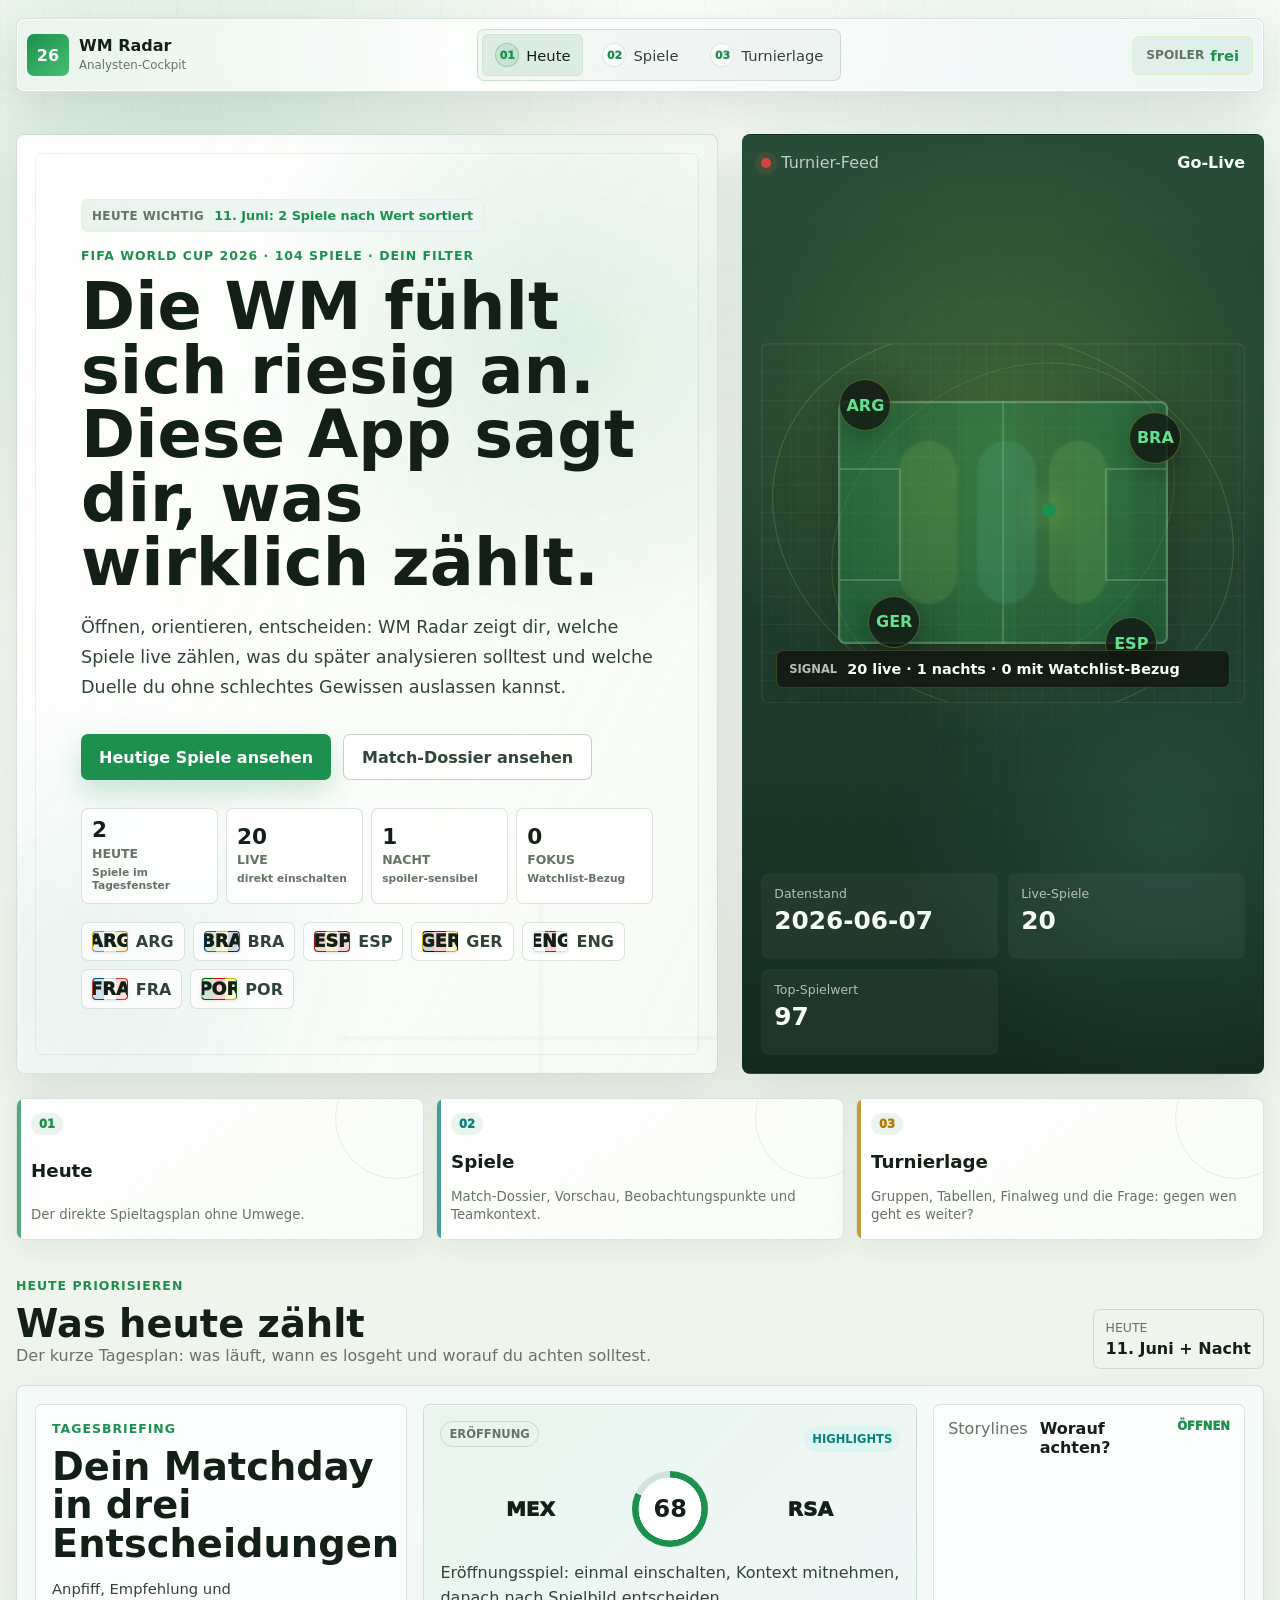
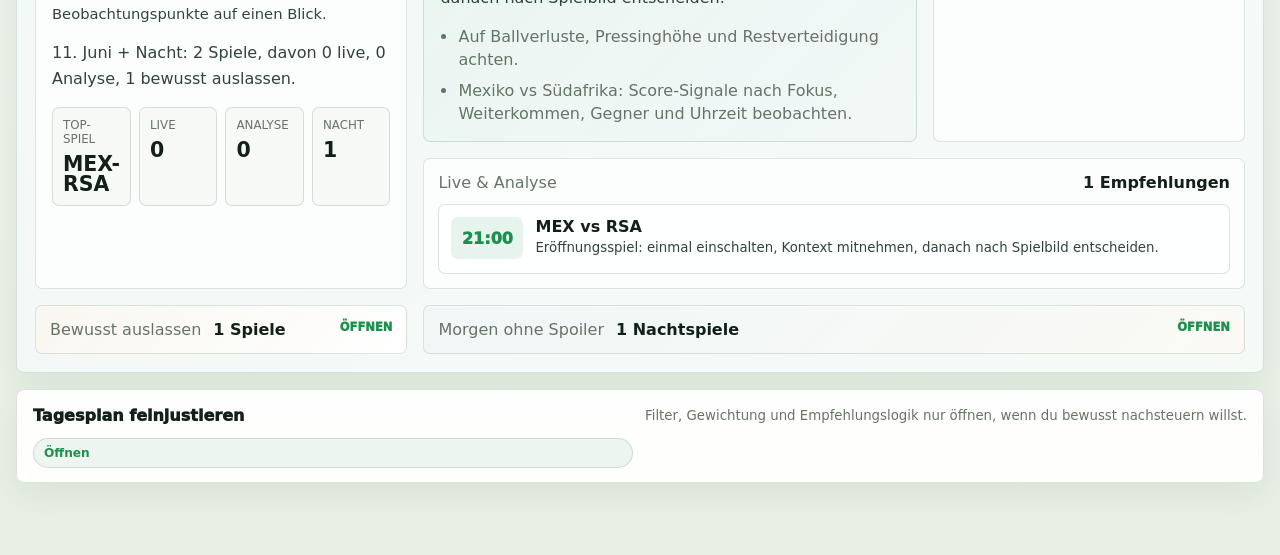
==== commit 8b700a27: "Harden Sportmonks sync and simplify views" ====
--- a/docs/index.html
+++ b/docs/index.html
@@ -50,8 +50,8 @@
             </p>
 
             <div class="hero-actions" aria-label="Schnellzugriffe">
-              <a class="primary-action" href="#matches">Heutige Spiele ansehen</a>
-              <a class="secondary-action" href="#dossier">Match-Dossier ansehen</a>
+          <a class="primary-action" href="#matches">Heutige Spiele ansehen</a>
+          <a class="secondary-action" href="#dossier">Match-Dossier ansehen</a>
             </div>
 
             <div class="hero-status-rail" aria-label="Live-Status" id="heroStatusRail"></div>
@@ -83,7 +83,6 @@
                 <strong id="orbitSignal">Topspiel wird berechnet</strong>
               </div>
             </div>
-            <div class="hero-signal-stack" id="heroSignalStack" aria-label="Aktuelle Signale"></div>
             <div class="control-stats" id="controlStats"></div>
           </aside>
         </section>
@@ -106,6 +105,7 @@
           </a>
         </section>
 
+        <div class="view-panel" data-view="today" id="view-today">
         <section class="section-head" id="matches" aria-labelledby="matchesTitle">
           <div>
             <p class="eyebrow">Heute priorisieren</p>
@@ -129,13 +129,13 @@
 
           <div class="top-match-card" id="topMatchCard"></div>
 
-          <div class="storyline-card">
-            <div class="panel-title">
+          <details class="storyline-card command-detail">
+            <summary class="panel-title">
               <span>Storylines</span>
               <strong>Worauf achten?</strong>
-            </div>
+            </summary>
             <div class="storyline-list" id="matchdayStorylines"></div>
-          </div>
+          </details>
 
           <div class="watch-plan-card">
             <div class="panel-title">
@@ -145,22 +145,22 @@
             <div class="watch-plan" id="watchPlan"></div>
           </div>
 
-          <div class="skip-card">
-            <div class="panel-title">
+          <details class="skip-card command-detail">
+            <summary class="panel-title">
               <span>Bewusst auslassen</span>
               <strong id="skipPlanCount">0 Spiele</strong>
-            </div>
+            </summary>
             <div class="skip-list" id="skipPlan"></div>
-          </div>
-
-          <div class="morning-card">
-            <div class="panel-title">
+          </details>
+
+          <details class="morning-card command-detail">
+            <summary class="panel-title">
               <span>Morgen ohne Spoiler</span>
               <strong id="morningCount">0 Nachtspiele</strong>
-            </div>
+            </summary>
             <p class="section-note">Nur Nachtspiele, die du später nachholen kannst, ohne direkt das Ergebnis zu sehen.</p>
             <div id="morningQueue"></div>
-          </div>
+          </details>
         </section>
 
         <details class="matchday-tools">
@@ -195,7 +195,9 @@
             <div class="category-filters" aria-label="Empfehlungsfilter" id="categoryFilters"></div>
           </section>
         </details>
-
+        </div>
+
+        <div class="view-panel" data-view="games" id="view-games" hidden>
         <section class="zone-divider games" id="games" aria-label="Bereich Spiele">
           <span>02</span>
           <div>
@@ -291,7 +293,9 @@
           </div>
           <div class="radar-grid" id="surpriseRadar"></div>
         </section>
-
+        </div>
+
+        <div class="view-panel" data-view="tournament" id="view-tournament" hidden>
         <section class="zone-divider tournament" id="tournament" aria-label="Bereich Turnierlage">
           <span>03</span>
           <div>
@@ -363,6 +367,7 @@
           <div class="bracket-summary" id="bracketSummary"></div>
           <div class="bracket-grid" id="bracketGrid"></div>
         </section>
+        </div>
 
       </main>
     </div>
--- a/docs/styles.css
+++ b/docs/styles.css
@@ -696,71 +696,6 @@
   text-overflow: ellipsis;
 }
 
-.hero-signal-stack {
-  display: grid;
-  gap: 8px;
-  position: relative;
-  z-index: 1;
-}
-
-.hero-signal {
-  display: grid;
-  grid-template-columns: 48px minmax(0, 0.82fr) minmax(0, 1fr);
-  align-items: center;
-  gap: 8px;
-  width: 100%;
-  padding: 10px;
-  border: 1px solid var(--line);
-  border-radius: 7px;
-  background: rgba(255, 255, 255, 0.045);
-  color: #f6fff7;
-  cursor: pointer;
-  text-align: left;
-  transition:
-    border-color 160ms ease,
-    background 160ms ease,
-    transform 160ms ease;
-}
-
-.hero-signal:hover {
-  border-color: rgba(196, 255, 95, 0.32);
-  background: rgba(255, 255, 255, 0.07);
-  transform: translateY(-1px);
-}
-
-.hero-signal.live {
-  border-color: rgba(196, 255, 95, 0.28);
-  background: linear-gradient(90deg, rgba(196, 255, 95, 0.12), rgba(255, 255, 255, 0.045));
-}
-
-.hero-signal.analysis {
-  border-color: rgba(255, 214, 107, 0.22);
-}
-
-.hero-signal span {
-  color: #64e08f;
-  font-size: 0.78rem;
-  font-weight: 900;
-}
-
-.hero-signal strong {
-  min-width: 0;
-  overflow: hidden;
-  color: #f6fff7;
-  text-overflow: ellipsis;
-  white-space: nowrap;
-}
-
-.hero-signal em {
-  min-width: 0;
-  color: rgba(246, 255, 247, 0.68);
-  font-size: 0.78rem;
-  font-style: normal;
-  overflow: hidden;
-  text-overflow: ellipsis;
-  white-space: nowrap;
-}
-
 .control-stats {
   display: grid;
   grid-template-columns: repeat(2, 1fr);
@@ -793,7 +728,7 @@
 
 .orientation-map {
   display: grid;
-  grid-template-columns: repeat(4, minmax(0, 1fr));
+  grid-template-columns: repeat(3, minmax(0, 1fr));
   gap: 12px;
   margin: 0 0 10px;
 }
@@ -843,6 +778,14 @@
   border-color: var(--line-strong);
   box-shadow: 0 16px 34px rgba(23, 60, 36, 0.1);
   transform: translateY(-2px);
+}
+
+.view-panel {
+  display: block;
+}
+
+.view-panel[hidden] {
+  display: none;
 }
 
 .orientation-card span {
@@ -1222,6 +1165,32 @@
 
 .morning-card {
   grid-column: span 2;
+}
+
+.command-detail > summary {
+  cursor: pointer;
+  list-style: none;
+}
+
+.command-detail > summary::-webkit-details-marker {
+  display: none;
+}
+
+.command-detail > summary::after {
+  content: "Öffnen";
+  margin-left: auto;
+  color: var(--lime);
+  font-size: 0.72rem;
+  font-weight: 950;
+  text-transform: uppercase;
+}
+
+.command-detail[open] > summary::after {
+  content: "Schließen";
+}
+
+.command-detail:not([open]) > summary {
+  margin-bottom: 0;
 }
 
 .storyline-list,
@@ -5106,7 +5075,7 @@
     bottom: 10px;
     z-index: 40;
     display: grid;
-    grid-template-columns: repeat(4, minmax(0, 1fr));
+    grid-template-columns: repeat(3, minmax(0, 1fr));
     gap: 4px;
     width: auto;
     padding: 6px;
@@ -5405,14 +5374,6 @@
     display: none;
   }
 
-  .hero-signal {
-    grid-template-columns: 44px minmax(0, 1fr);
-  }
-
-  .hero-signal em {
-    grid-column: 2;
-  }
-
   .section-head {
     display: block;
     padding: 22px 0 12px;
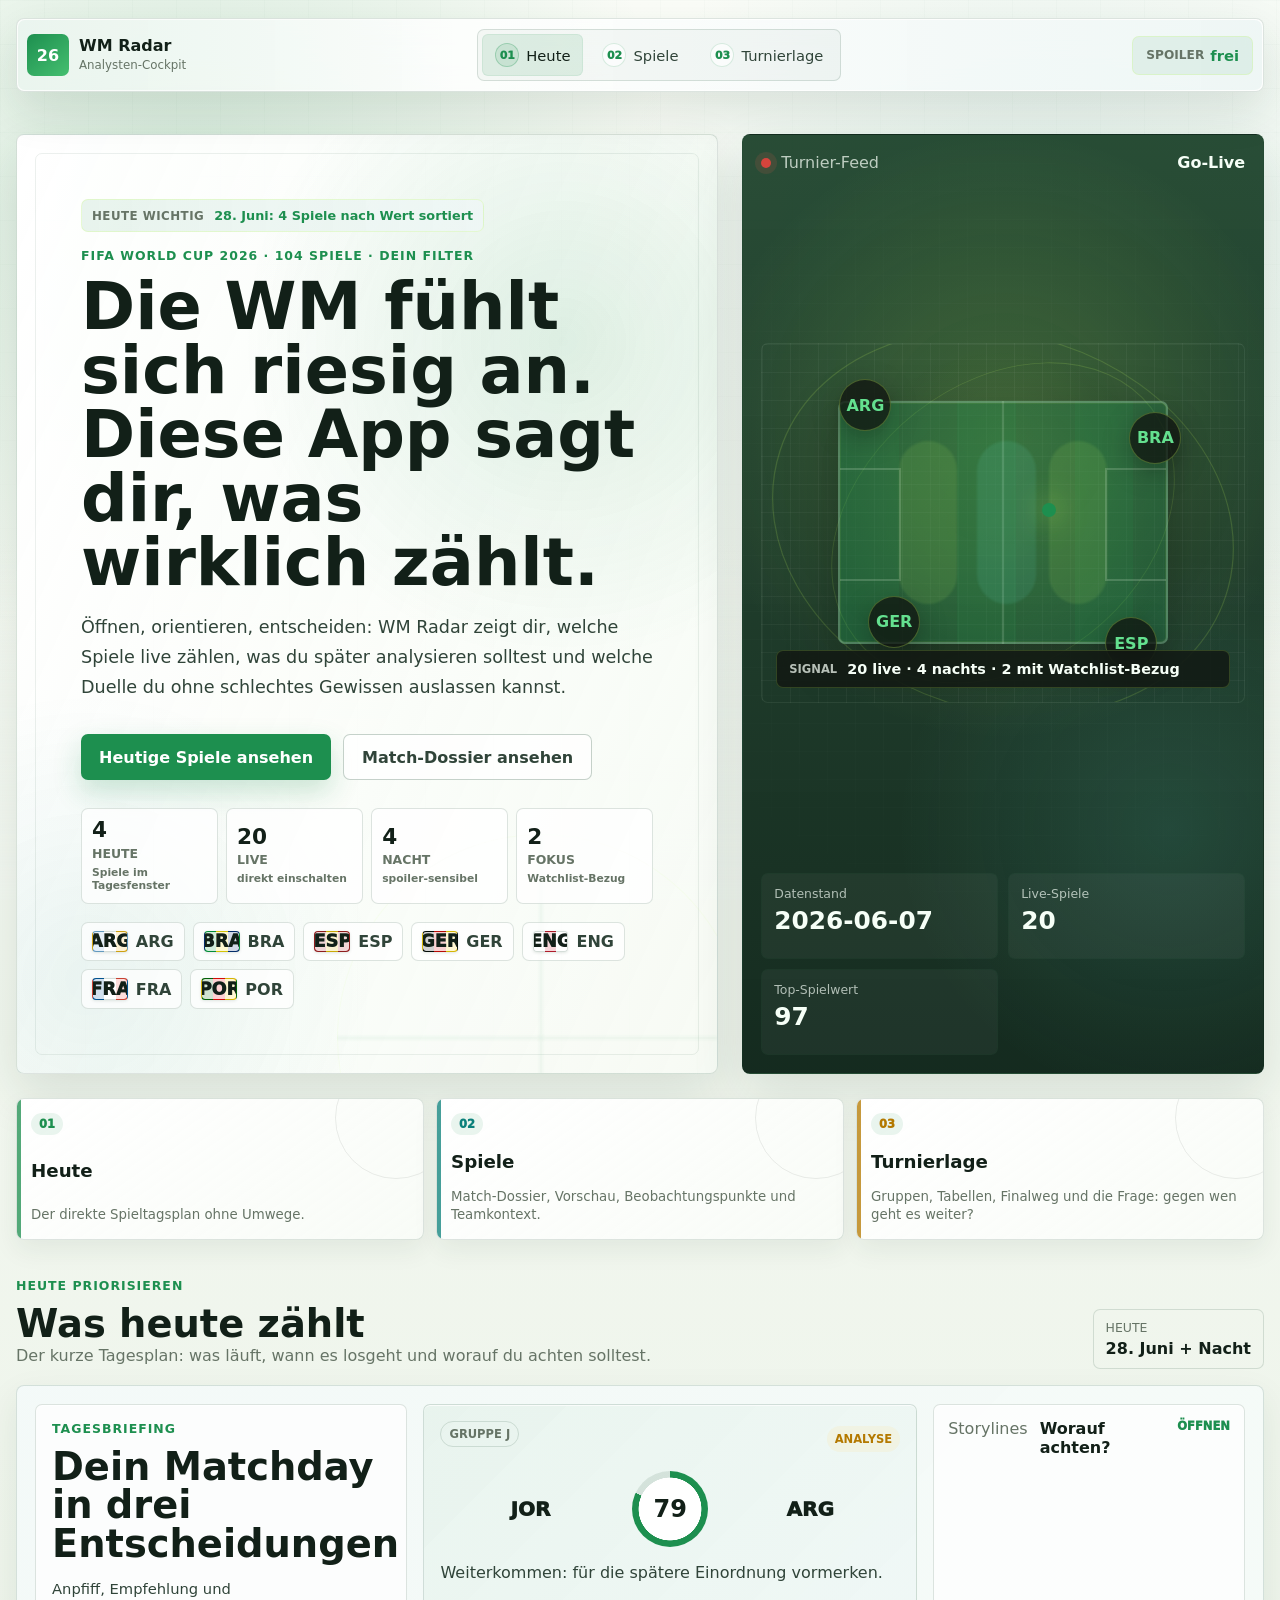
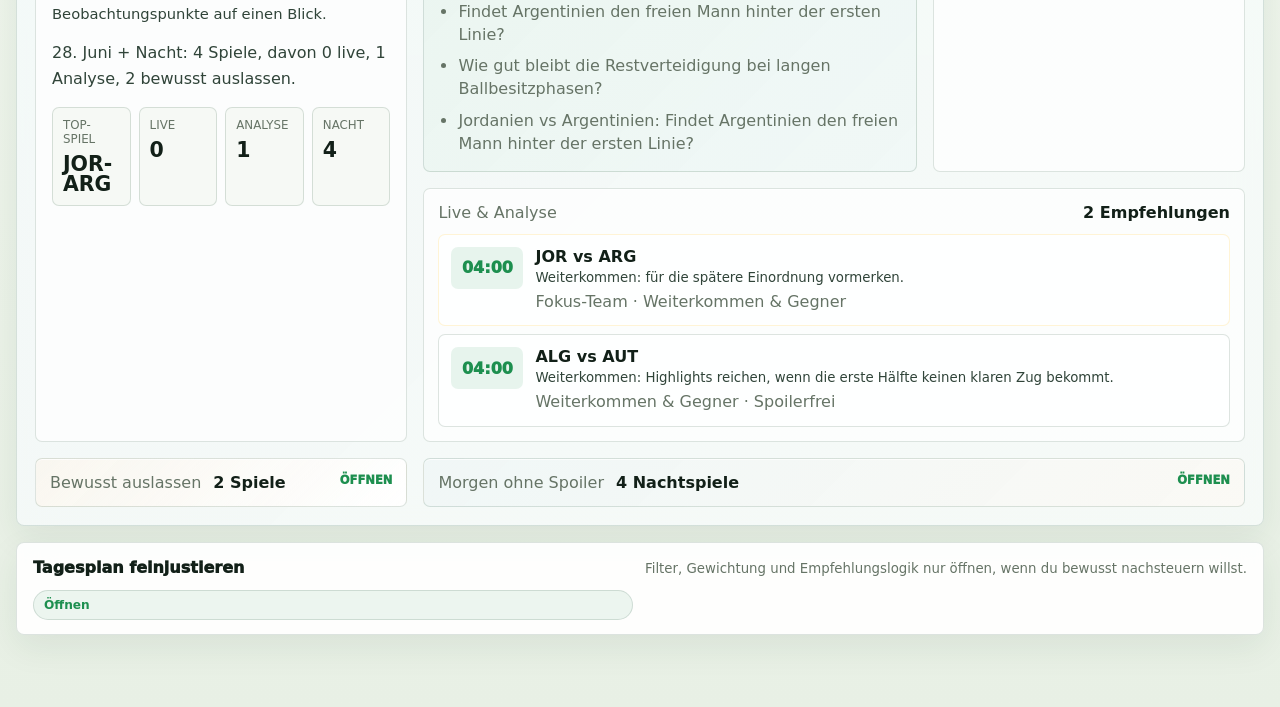
==== commit 71566292: "Track the real matchday instead of a frozen base date The whole 'Heute' experience used preferences." ====
--- a/docs/index.html
+++ b/docs/index.html
@@ -25,7 +25,7 @@
 
         <nav class="main-nav" aria-label="Hauptnavigation">
           <a href="#matches" data-zone="01">Heute</a>
-          <a href="#games" data-zone="02">Spiele</a>
+          <a href="#matchList" data-zone="02">Spiele</a>
           <a href="#tournament" data-zone="03">Turnierlage</a>
         </nav>
 
@@ -93,7 +93,7 @@
             <strong>Heute</strong>
             <small>Der direkte Spieltagsplan ohne Umwege.</small>
           </a>
-          <a class="orientation-card games" href="#games">
+          <a class="orientation-card games" href="#matchList">
             <span>02</span>
             <strong>Spiele</strong>
             <small>Match-Dossier, Vorschau, Beobachtungspunkte und Teamkontext.</small>
@@ -114,7 +114,7 @@
           </div>
           <div class="date-chip" id="activeDateChip">
             <span>Heute</span>
-            <strong>11. Juni 2026</strong>
+            <strong>Wird geladen …</strong>
           </div>
         </section>
 
@@ -203,42 +203,14 @@
           <div>
             <p class="eyebrow">Spiele verstehen</p>
             <h2>Vom Spielplan zum echten Tagesplan</h2>
-            <p>Hier lernst du Teams, Schlüsselfiguren und konkrete Duelle kennen, bevor du ins Match-Dossier springst.</p>
+            <p>Wähle zuerst ein Spiel: Liste, Dossier und Beobachtungspunkte stehen direkt vorne.</p>
           </div>
           <nav aria-label="Spiele Schnellzugriffe">
+            <a href="#dossier">Dossier</a>
             <a href="#teamLab">Teams</a>
             <a href="#keyFigures">Figuren</a>
-            <a href="#dossier">Dossier</a>
             <a href="#radar">Radar</a>
           </nav>
-        </section>
-
-        <section class="team-lab-section" id="teamLab" aria-labelledby="teamLabTitle">
-          <div class="section-head compact">
-            <div>
-              <p class="eyebrow">Teamprofile</p>
-              <h2 id="teamLabTitle">Team-Briefings</h2>
-            </div>
-            <p>
-              Fokus-Teams und Surprise-Kandidaten als taktische Arbeitskarten: Rollen, Stärken, Schwächen und
-              konkrete Watch-Cues für den Spieltag.
-            </p>
-          </div>
-          <div class="team-lab-grid" id="teamLabGrid"></div>
-        </section>
-
-        <section class="key-figures-section" id="keyFigures" aria-labelledby="keyFiguresTitle">
-          <div class="section-head compact">
-            <div>
-              <p class="eyebrow">Schlüsselfiguren</p>
-              <h2 id="keyFiguresTitle">Menschen, die das Turnier prägen</h2>
-            </div>
-            <p>
-              Trainer, Leader, Taktikspieler, Druckspieler und mögliche Entdeckungen: Erwartung vor dem Turnier,
-              konkrete Watch-Cues und Entwicklung im Verlauf.
-            </p>
-          </div>
-          <div class="key-figures-grid" id="keyFiguresGrid"></div>
         </section>
 
         <section class="match-layout" aria-label="Spielauswahl und Dossier">
@@ -281,6 +253,34 @@
           </article>
         </section>
 
+        <section class="team-lab-section" id="teamLab" aria-labelledby="teamLabTitle">
+          <div class="section-head compact">
+            <div>
+              <p class="eyebrow">Teamprofile</p>
+              <h2 id="teamLabTitle">Team-Briefings</h2>
+            </div>
+            <p>
+              Fokus-Teams und Surprise-Kandidaten als taktische Arbeitskarten: Rollen, Stärken, Schwächen und
+              konkrete Watch-Cues für den Spieltag.
+            </p>
+          </div>
+          <div class="team-lab-grid" id="teamLabGrid"></div>
+        </section>
+
+        <section class="key-figures-section" id="keyFigures" aria-labelledby="keyFiguresTitle">
+          <div class="section-head compact">
+            <div>
+              <p class="eyebrow">Schlüsselfiguren</p>
+              <h2 id="keyFiguresTitle">Menschen, die das Turnier prägen</h2>
+            </div>
+            <p>
+              Trainer, Leader, Taktikspieler, Druckspieler und mögliche Entdeckungen: Erwartung vor dem Turnier,
+              konkrete Watch-Cues und Entwicklung im Verlauf.
+            </p>
+          </div>
+          <div class="key-figures-grid" id="keyFiguresGrid"></div>
+        </section>
+
         <section class="radar-section" id="radar" aria-labelledby="radarTitle">
           <div class="section-head compact">
             <div>
--- a/docs/styles.css
+++ b/docs/styles.css
@@ -1564,6 +1564,10 @@
   background: var(--red);
 }
 
+.match-card.final::before {
+  background: var(--green);
+}
+
 .match-main,
 .match-card-topline {
   min-width: 0;
@@ -1893,6 +1897,11 @@
   color: var(--gold);
 }
 
+.watch-label.final {
+  background: rgba(17, 151, 81, 0.12);
+  color: var(--green);
+}
+
 .dossier {
   position: static;
   padding: 18px;
@@ -2589,6 +2598,25 @@
   align-items: center;
   color: var(--muted);
   font-size: 0.86rem;
+}
+
+.comparison-row {
+  grid-template-columns: minmax(104px, 0.9fr) minmax(80px, 1fr) auto;
+}
+
+.comparison-row small {
+  grid-column: 1 / -1;
+  color: var(--soft);
+  font-size: 0.76rem;
+  line-height: 1.35;
+}
+
+.event-timeline strong {
+  color: var(--text);
+}
+
+.event-timeline span {
+  display: block;
 }
 
 .metric-track {
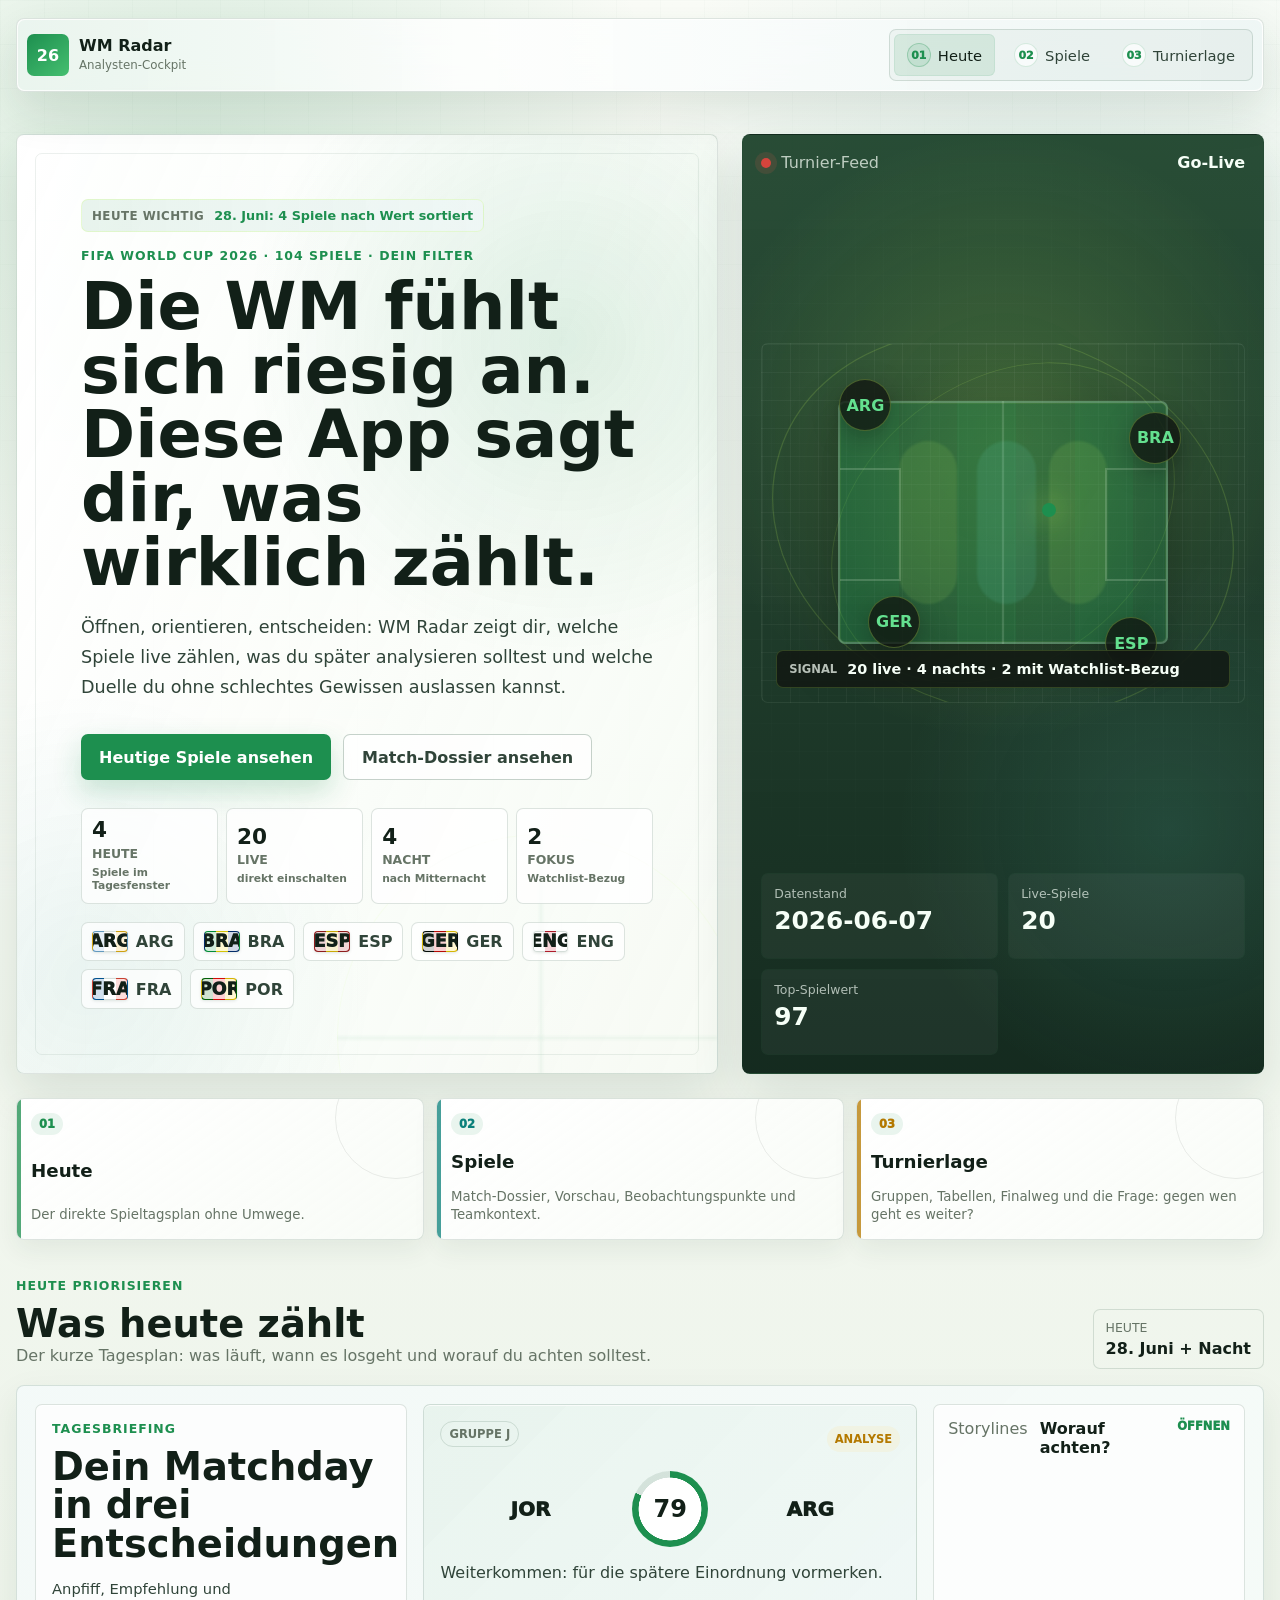
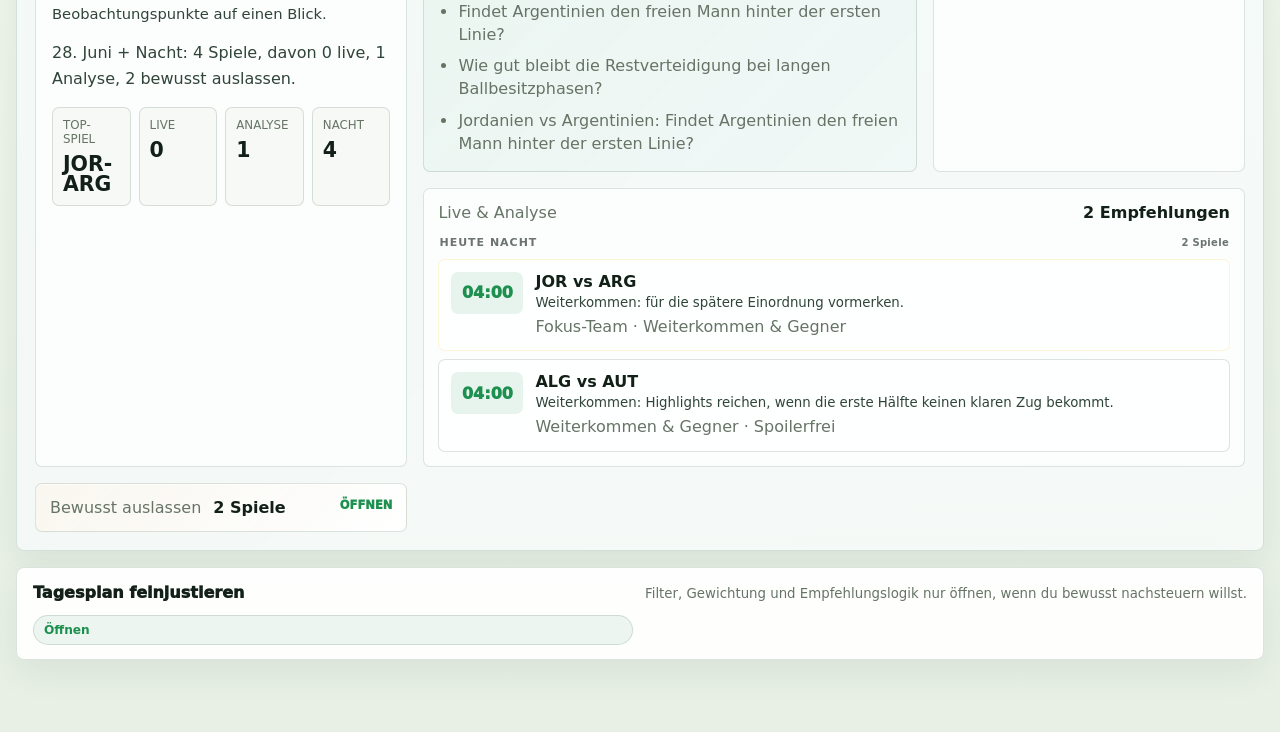
==== commit 6ff1cdbb: "Remove spoiler mode and the static tactical pitch The tactical pitch in the match dossier (Schluesse" ====
--- a/docs/index.html
+++ b/docs/index.html
@@ -28,11 +28,6 @@
           <a href="#matchList" data-zone="02">Spiele</a>
           <a href="#tournament" data-zone="03">Turnierlage</a>
         </nav>
-
-        <button class="spoiler-toggle" id="spoilerToggle" type="button" aria-pressed="false">
-          <span>Spoiler</span>
-          <strong>frei</strong>
-        </button>
       </header>
 
       <main id="top">
@@ -153,14 +148,6 @@
             <div class="skip-list" id="skipPlan"></div>
           </details>
 
-          <details class="morning-card command-detail">
-            <summary class="panel-title">
-              <span>Morgen ohne Spoiler</span>
-              <strong id="morningCount">0 Nachtspiele</strong>
-            </summary>
-            <p class="section-note">Nur Nachtspiele, die du später nachholen kannst, ohne direkt das Ergebnis zu sehen.</p>
-            <div id="morningQueue"></div>
-          </details>
         </section>
 
         <details class="matchday-tools">
@@ -229,26 +216,6 @@
 
             <div class="dossier-meta" id="dossierMeta"></div>
 
-            <div class="pitch-card">
-              <div class="pitch-toolbar">
-                <span>Schlüsselzonen</span>
-                <strong id="pitchMode">Taktischer Reiz</strong>
-              </div>
-              <div class="tactical-pitch" id="tacticalPitch" aria-label="Taktische Spielfeldvisualisierung">
-                <span class="pitch-line halfway"></span>
-                <span class="pitch-box box-left"></span>
-                <span class="pitch-box box-right"></span>
-                <span class="pressure-zone zone-a"></span>
-                <span class="pressure-zone zone-b"></span>
-                <span class="attack-arrow arrow-a"></span>
-                <span class="attack-arrow arrow-b"></span>
-                <span class="player-dot player-a">6</span>
-                <span class="player-dot player-b">8</span>
-                <span class="player-dot player-c">10</span>
-                <span class="player-dot player-d">9</span>
-              </div>
-            </div>
-
             <div class="insight-grid" id="insightGrid"></div>
           </article>
         </section>
--- a/docs/styles.css
+++ b/docs/styles.css
@@ -206,40 +206,6 @@
   box-shadow: inset 0 0 0 1px rgba(29, 143, 79, 0.08);
 }
 
-.spoiler-toggle {
-  min-width: max-content;
-  display: inline-grid;
-  grid-template-columns: auto auto;
-  gap: 6px;
-  align-items: center;
-  padding: 10px 13px;
-  border: 1px solid rgba(196, 255, 95, 0.24);
-  border-radius: 7px;
-  background: rgba(29, 143, 79, 0.08);
-  color: var(--lime);
-  cursor: pointer;
-  position: relative;
-  z-index: 1;
-}
-
-.spoiler-toggle span {
-  color: var(--muted);
-  font-size: 0.76rem;
-  font-weight: 900;
-  text-transform: uppercase;
-}
-
-.spoiler-toggle strong {
-  color: inherit;
-  font-size: 0.92rem;
-}
-
-.spoiler-toggle[aria-pressed="true"] {
-  border-color: rgba(255, 214, 107, 0.55);
-  background: rgba(180, 121, 0, 0.1);
-  color: var(--gold);
-}
-
 .hero-grid {
   display: grid;
   grid-template-columns: minmax(0, 1.05fr) minmax(360px, 0.78fr);
@@ -1042,8 +1008,7 @@
 .top-match-card,
 .storyline-card,
 .watch-plan-card,
-.skip-card,
-.morning-card {
+.skip-card {
   border: 1px solid var(--line);
   border-radius: 7px;
   background: rgba(255, 255, 255, 0.76);
@@ -1154,16 +1119,11 @@
 
 .storyline-card,
 .watch-plan-card,
-.skip-card,
-.morning-card {
+.skip-card {
   padding: 14px;
 }
 
 .watch-plan-card {
-  grid-column: span 2;
-}
-
-.morning-card {
   grid-column: span 2;
 }
 
@@ -1262,6 +1222,35 @@
   gap: 8px;
 }
 
+.watch-plan-group {
+  display: grid;
+  gap: 8px;
+}
+
+.watch-plan-group + .watch-plan-group {
+  margin-top: 6px;
+}
+
+.watch-plan-group-title {
+  display: flex;
+  align-items: baseline;
+  justify-content: space-between;
+  gap: 8px;
+  margin: 2px 1px;
+  font-size: 11px;
+  font-weight: 700;
+  letter-spacing: 0.09em;
+  text-transform: uppercase;
+  opacity: 0.62;
+}
+
+.watch-plan-group-title small {
+  font-size: 10px;
+  font-weight: 600;
+  letter-spacing: 0.03em;
+  text-transform: none;
+}
+
 .watch-plan-item {
   display: grid;
   grid-template-columns: 72px minmax(0, 1fr);
@@ -1320,36 +1309,6 @@
   color: var(--muted);
   font-style: normal;
   line-height: 1.4;
-}
-
-.morning-card {
-  background:
-    linear-gradient(135deg, rgba(12, 129, 123, 0.055), rgba(180, 121, 0, 0.035)),
-    rgba(255, 255, 255, 0.82);
-}
-
-.morning-item {
-  display: grid;
-  grid-template-columns: 64px minmax(0, 0.44fr) minmax(0, 1fr);
-  gap: 10px;
-  align-items: center;
-  padding: 10px 0;
-  border-top: 1px solid var(--line);
-}
-
-.morning-item:first-child {
-  border-top: 0;
-}
-
-.morning-item span {
-  color: var(--cyan);
-  font-weight: 900;
-}
-
-.morning-item p {
-  margin: 0;
-  color: var(--muted);
-  line-height: 1.45;
 }
 
 .empty-copy {
@@ -1949,171 +1908,6 @@
   border-radius: 999px;
   color: var(--muted);
   font-size: 0.82rem;
-}
-
-.pitch-card {
-  border: 1px solid var(--line);
-  border-radius: 7px;
-  background: rgba(255, 255, 255, 0.72);
-  overflow: hidden;
-  box-shadow: inset 0 1px 0 rgba(255, 255, 255, 0.72);
-}
-
-.pitch-toolbar {
-  display: flex;
-  justify-content: space-between;
-  gap: 12px;
-  padding: 12px;
-  border-bottom: 1px solid var(--line);
-  color: var(--muted);
-}
-
-.pitch-toolbar strong {
-  color: var(--lime);
-}
-
-.tactical-pitch {
-  position: relative;
-  min-height: 330px;
-  background:
-    radial-gradient(circle at center, rgba(196, 255, 95, 0.08), transparent 12rem),
-    linear-gradient(90deg, rgba(218, 240, 216, 0.18) 1px, transparent 1px),
-    repeating-linear-gradient(90deg, rgba(31, 140, 77, 0.28) 0 12%, rgba(31, 140, 77, 0.16) 12% 24%),
-    #17351f;
-  background-size: 50% 100%, auto, auto;
-  overflow: hidden;
-}
-
-.tactical-pitch::before,
-.tactical-pitch::after {
-  content: "";
-  position: absolute;
-  top: 21%;
-  width: 19%;
-  height: 58%;
-  border: 2px solid rgba(218, 240, 216, 0.28);
-}
-
-.tactical-pitch::before {
-  left: -1px;
-  border-left: 0;
-}
-
-.tactical-pitch::after {
-  right: -1px;
-  border-right: 0;
-}
-
-.pitch-line.halfway {
-  position: absolute;
-  left: 50%;
-  top: 0;
-  bottom: 0;
-  width: 2px;
-  background: rgba(218, 240, 216, 0.28);
-}
-
-.pitch-line.halfway::after {
-  content: "";
-  position: absolute;
-  left: 50%;
-  top: 50%;
-  width: 96px;
-  height: 96px;
-  border: 2px solid rgba(218, 240, 216, 0.24);
-  border-radius: 50%;
-  transform: translate(-50%, -50%);
-}
-
-.pressure-zone {
-  position: absolute;
-  border-radius: 999px;
-  filter: blur(1px);
-  opacity: 0.86;
-}
-
-.zone-a {
-  left: 16%;
-  top: 24%;
-  width: 34%;
-  height: 22%;
-  background: rgba(196, 255, 95, 0.18);
-  border: 1px solid rgba(196, 255, 95, 0.35);
-}
-
-.zone-b {
-  right: 18%;
-  bottom: 22%;
-  width: 28%;
-  height: 24%;
-  background: rgba(105, 227, 208, 0.16);
-  border: 1px solid rgba(105, 227, 208, 0.35);
-}
-
-.attack-arrow {
-  position: absolute;
-  width: 34%;
-  height: 3px;
-  transform-origin: left center;
-  background: linear-gradient(90deg, rgba(255, 214, 107, 0), var(--gold));
-}
-
-.attack-arrow::after {
-  content: "";
-  position: absolute;
-  right: -2px;
-  top: 50%;
-  width: 12px;
-  height: 12px;
-  border-top: 3px solid var(--gold);
-  border-right: 3px solid var(--gold);
-  transform: translateY(-50%) rotate(45deg);
-}
-
-.arrow-a {
-  left: 24%;
-  top: 34%;
-  transform: rotate(12deg);
-}
-
-.arrow-b {
-  left: 45%;
-  bottom: 34%;
-  transform: rotate(-18deg);
-}
-
-.player-dot {
-  position: absolute;
-  display: grid;
-  width: 32px;
-  height: 32px;
-  place-items: center;
-  border: 2px solid rgba(244, 247, 239, 0.62);
-  border-radius: 50%;
-  background: rgba(16, 20, 17, 0.88);
-  color: var(--text);
-  font-size: 0.76rem;
-  font-weight: 900;
-}
-
-.player-a {
-  left: 23%;
-  top: 52%;
-}
-
-.player-b {
-  left: 38%;
-  top: 35%;
-}
-
-.player-c {
-  right: 34%;
-  top: 43%;
-}
-
-.player-d {
-  right: 19%;
-  bottom: 30%;
 }
 
 .insight-grid {
@@ -4937,15 +4731,6 @@
   color: var(--lime);
 }
 
-.spoiler-mode .spoiler-sensitive {
-  filter: blur(7px);
-  user-select: none;
-}
-
-.spoiler-mode .spoiler-sensitive::selection {
-  background: transparent;
-}
-
 @keyframes pulse {
   0%,
   100% {
@@ -5068,8 +4853,7 @@
   }
 
   .command-hero,
-  .watch-plan-card,
-  .morning-card {
+  .watch-plan-card {
     grid-column: auto;
     grid-row: auto;
   }
@@ -5132,11 +4916,6 @@
     font-size: 0.62rem;
   }
 
-  .spoiler-toggle {
-    margin-left: auto;
-    padding: 8px 10px;
-  }
-
   .hero-grid {
     padding-top: 12px;
     padding-bottom: 8px;
@@ -5220,10 +4999,6 @@
 
   .skip-card {
     order: 4;
-  }
-
-  .morning-card {
-    order: 5;
   }
 
   .storyline-card {
@@ -5491,7 +5266,6 @@
   }
 
   .top-match-main,
-  .morning-item,
   .watch-plan-item {
     grid-template-columns: 1fr;
     text-align: left;
@@ -5536,10 +5310,6 @@
   .meta-pill {
     padding: 6px 8px;
     font-size: 0.76rem;
-  }
-
-  .pitch-card {
-    display: none;
   }
 
   .insight-grid {
